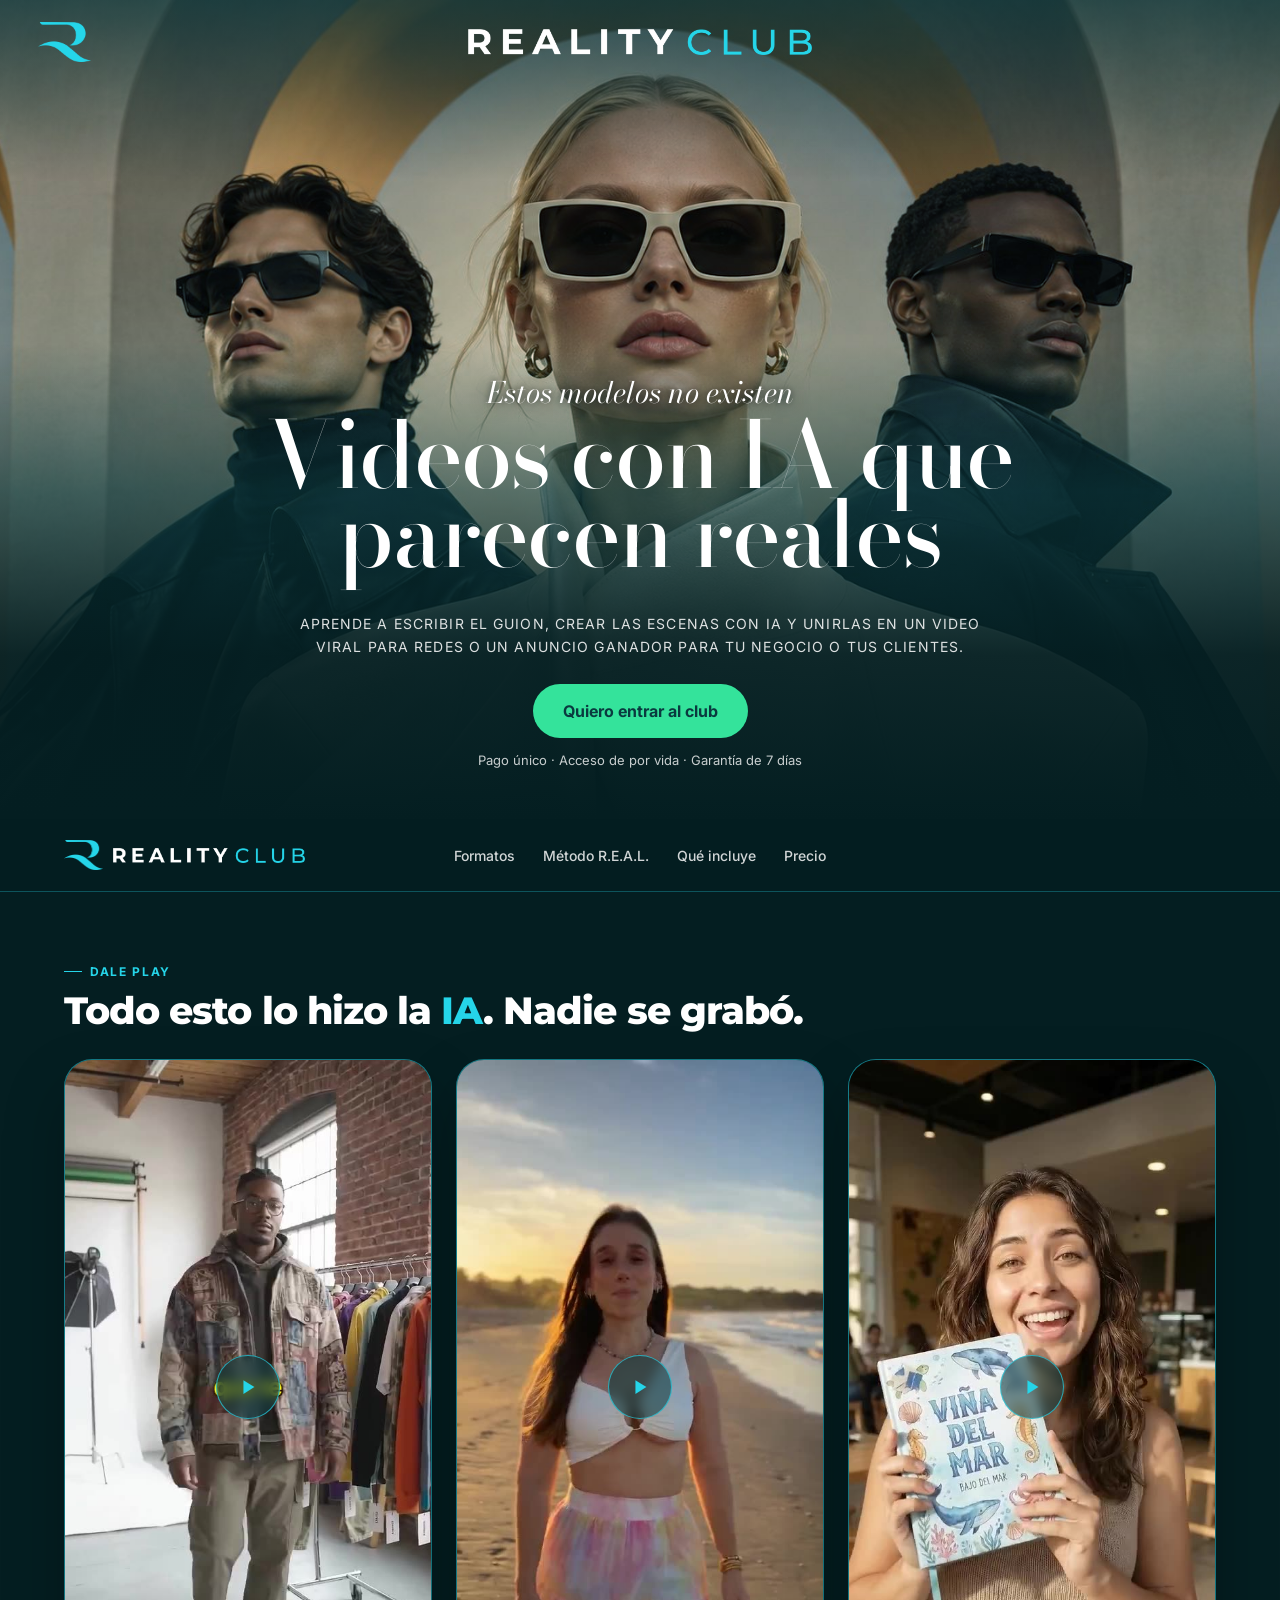
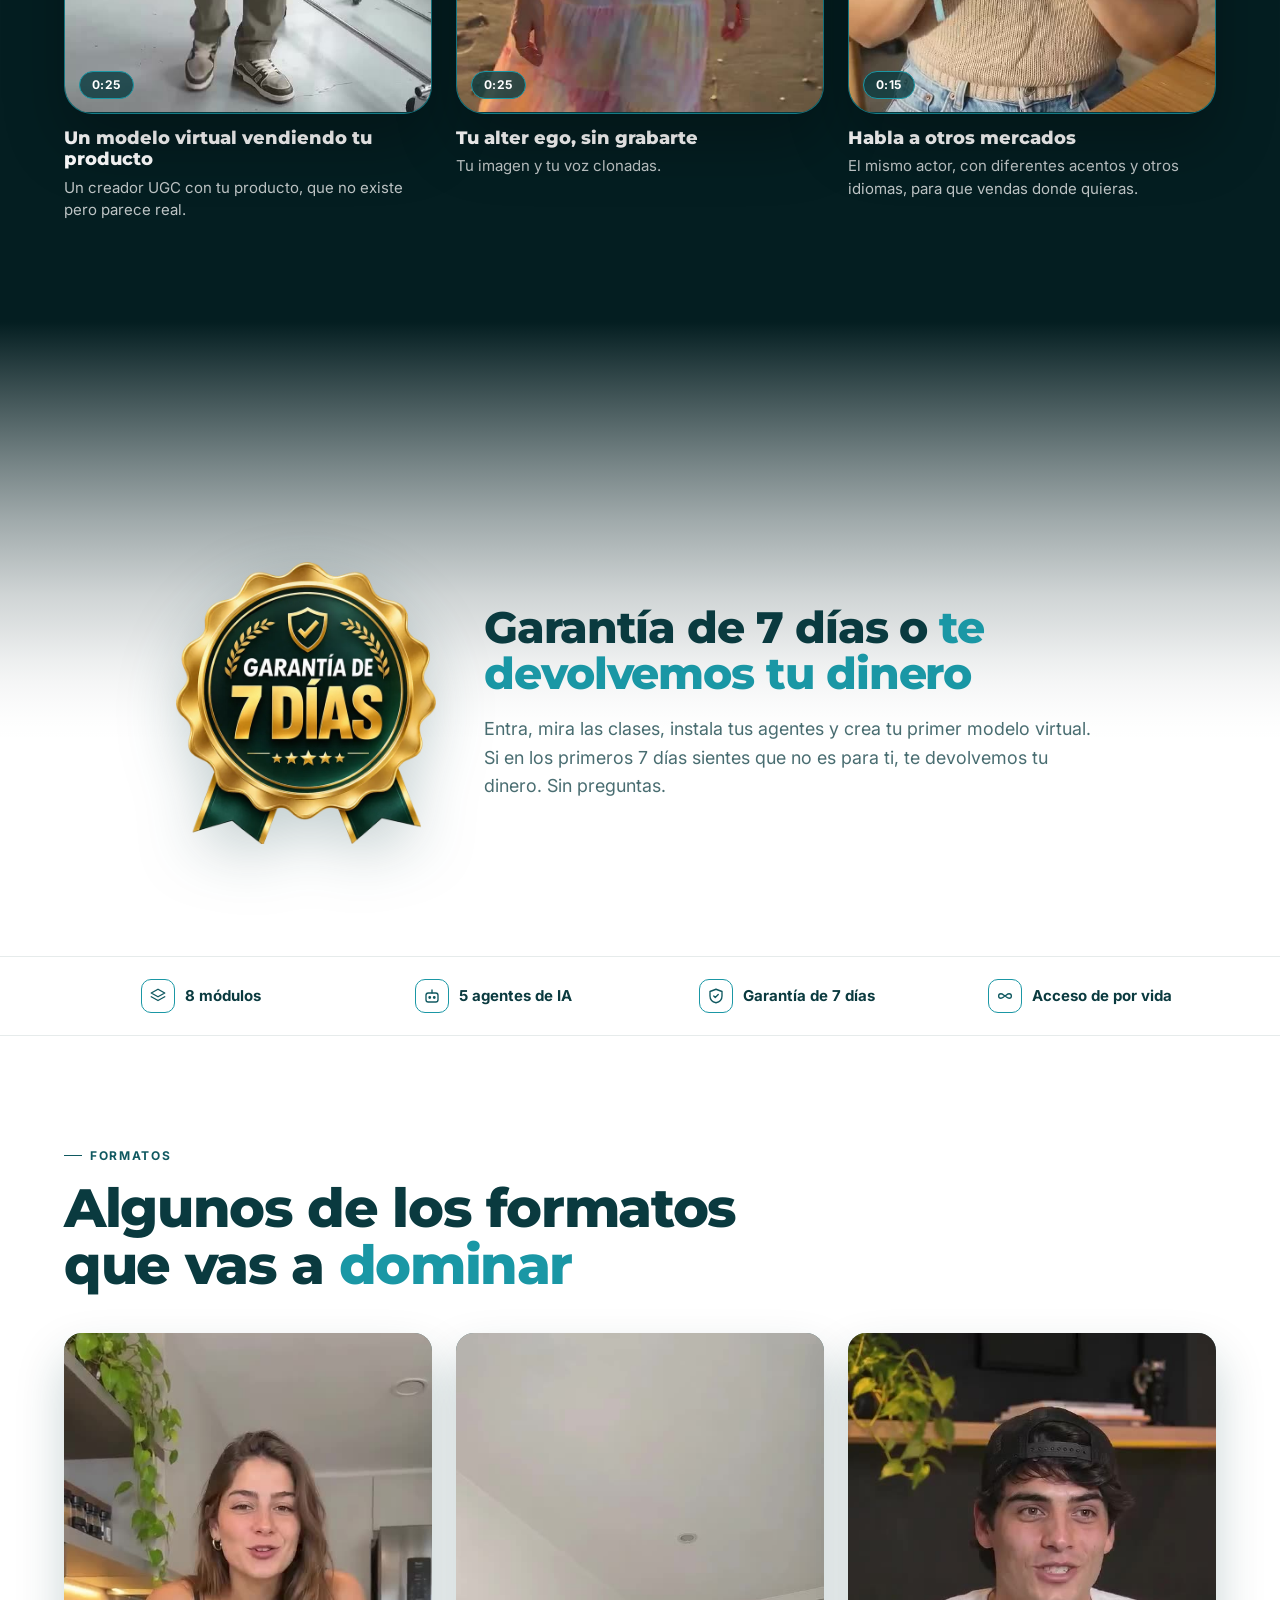
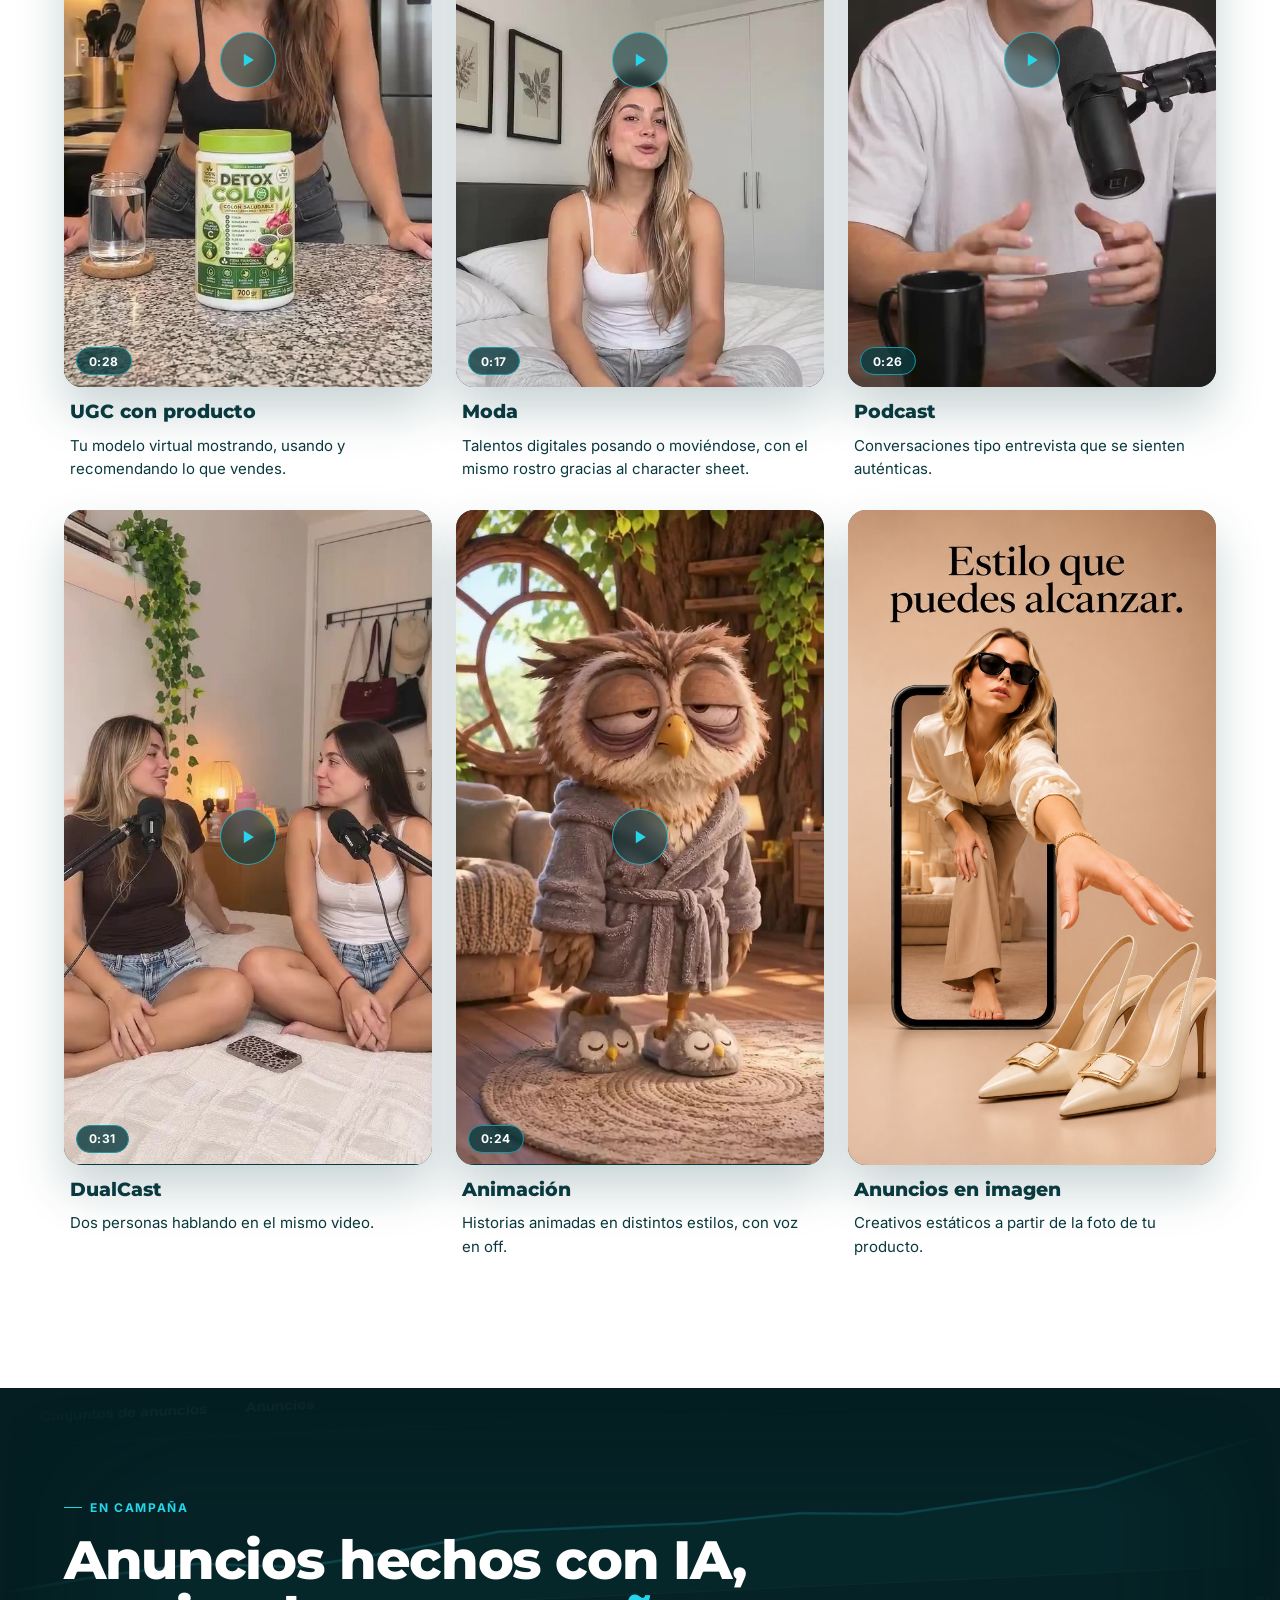
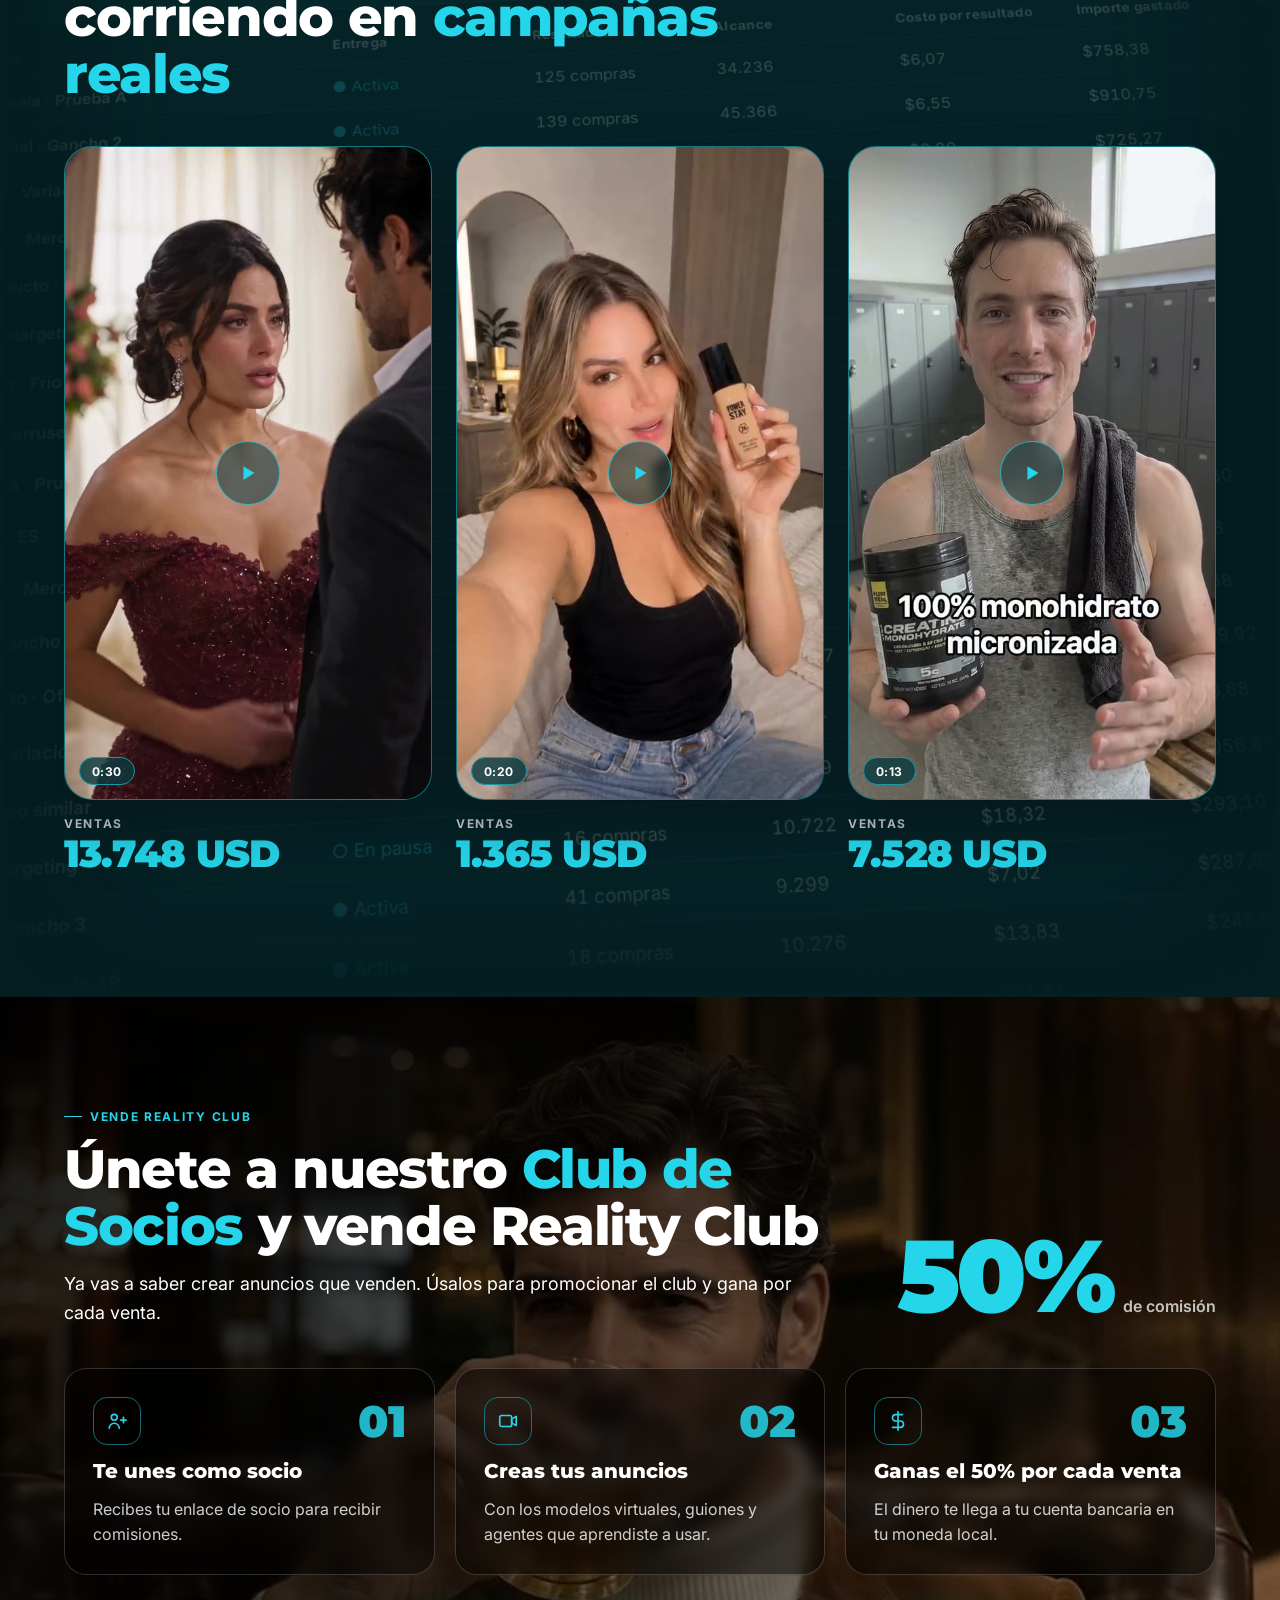
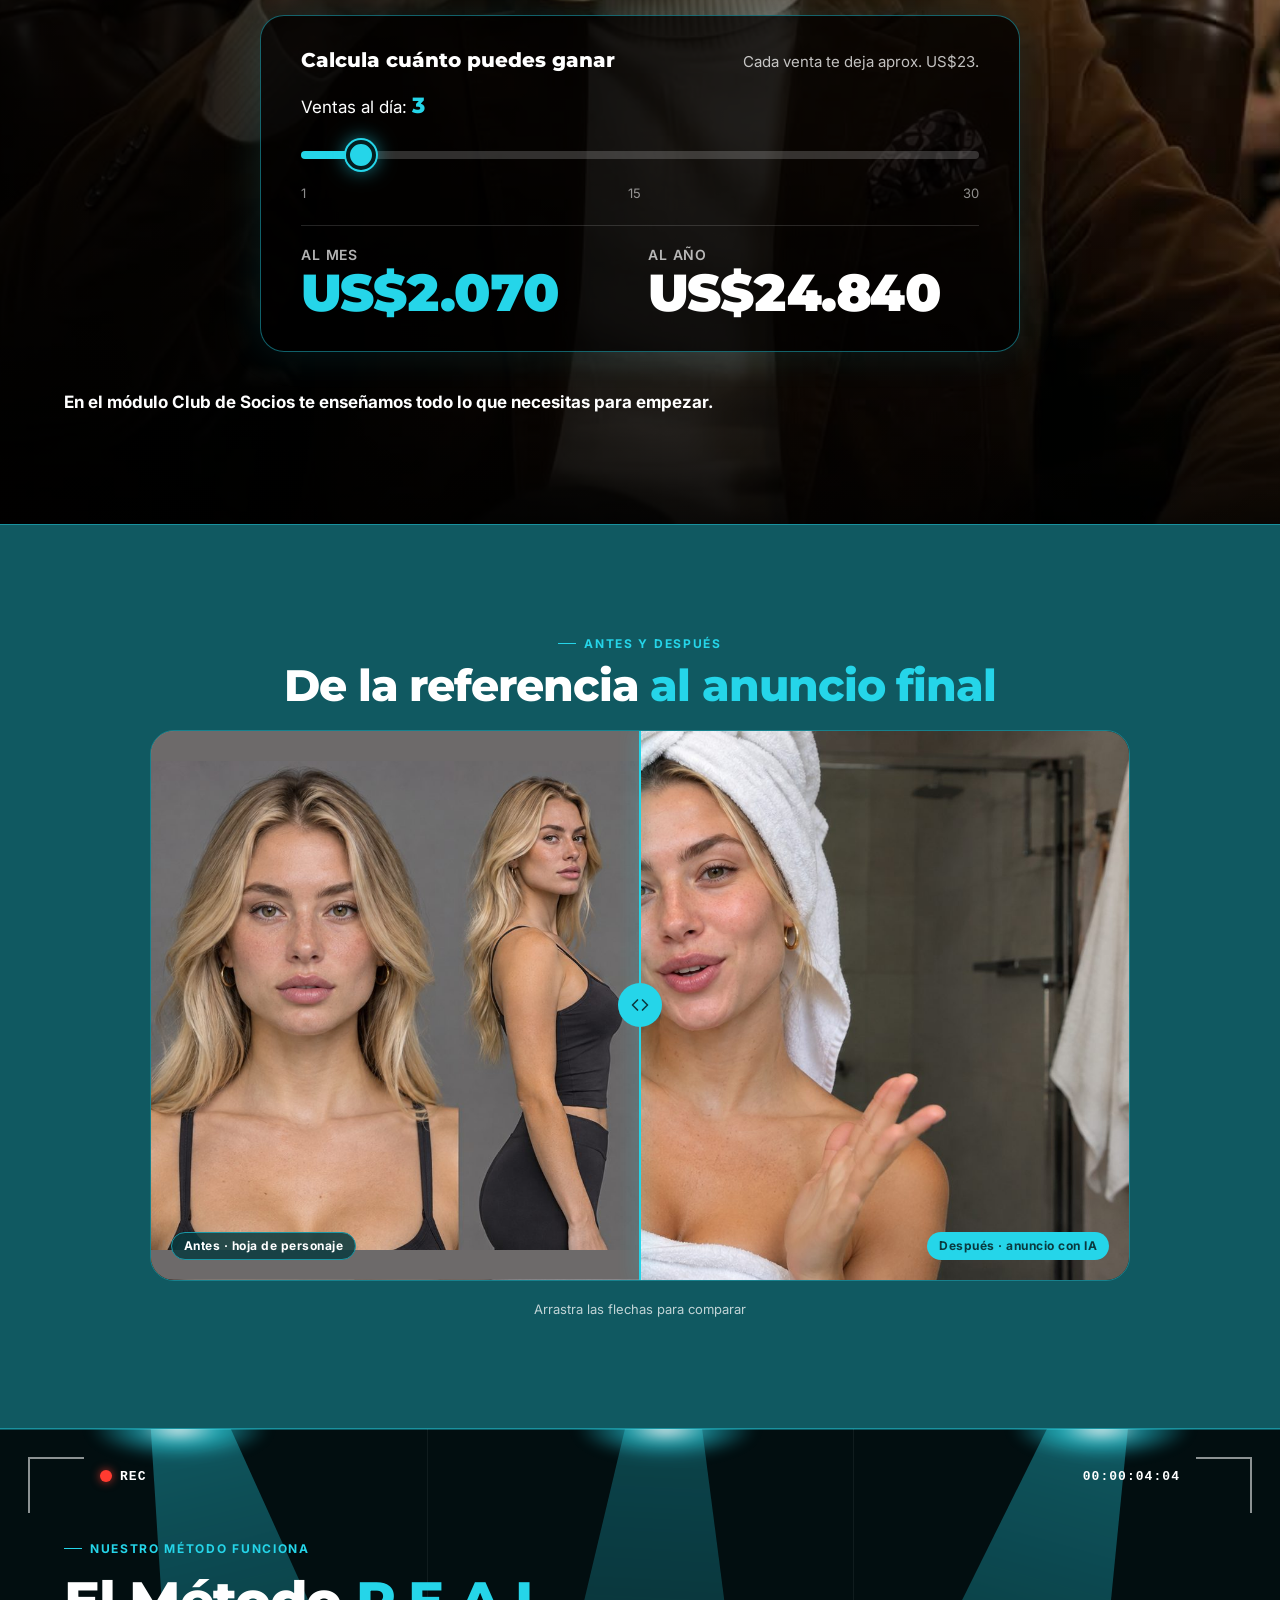
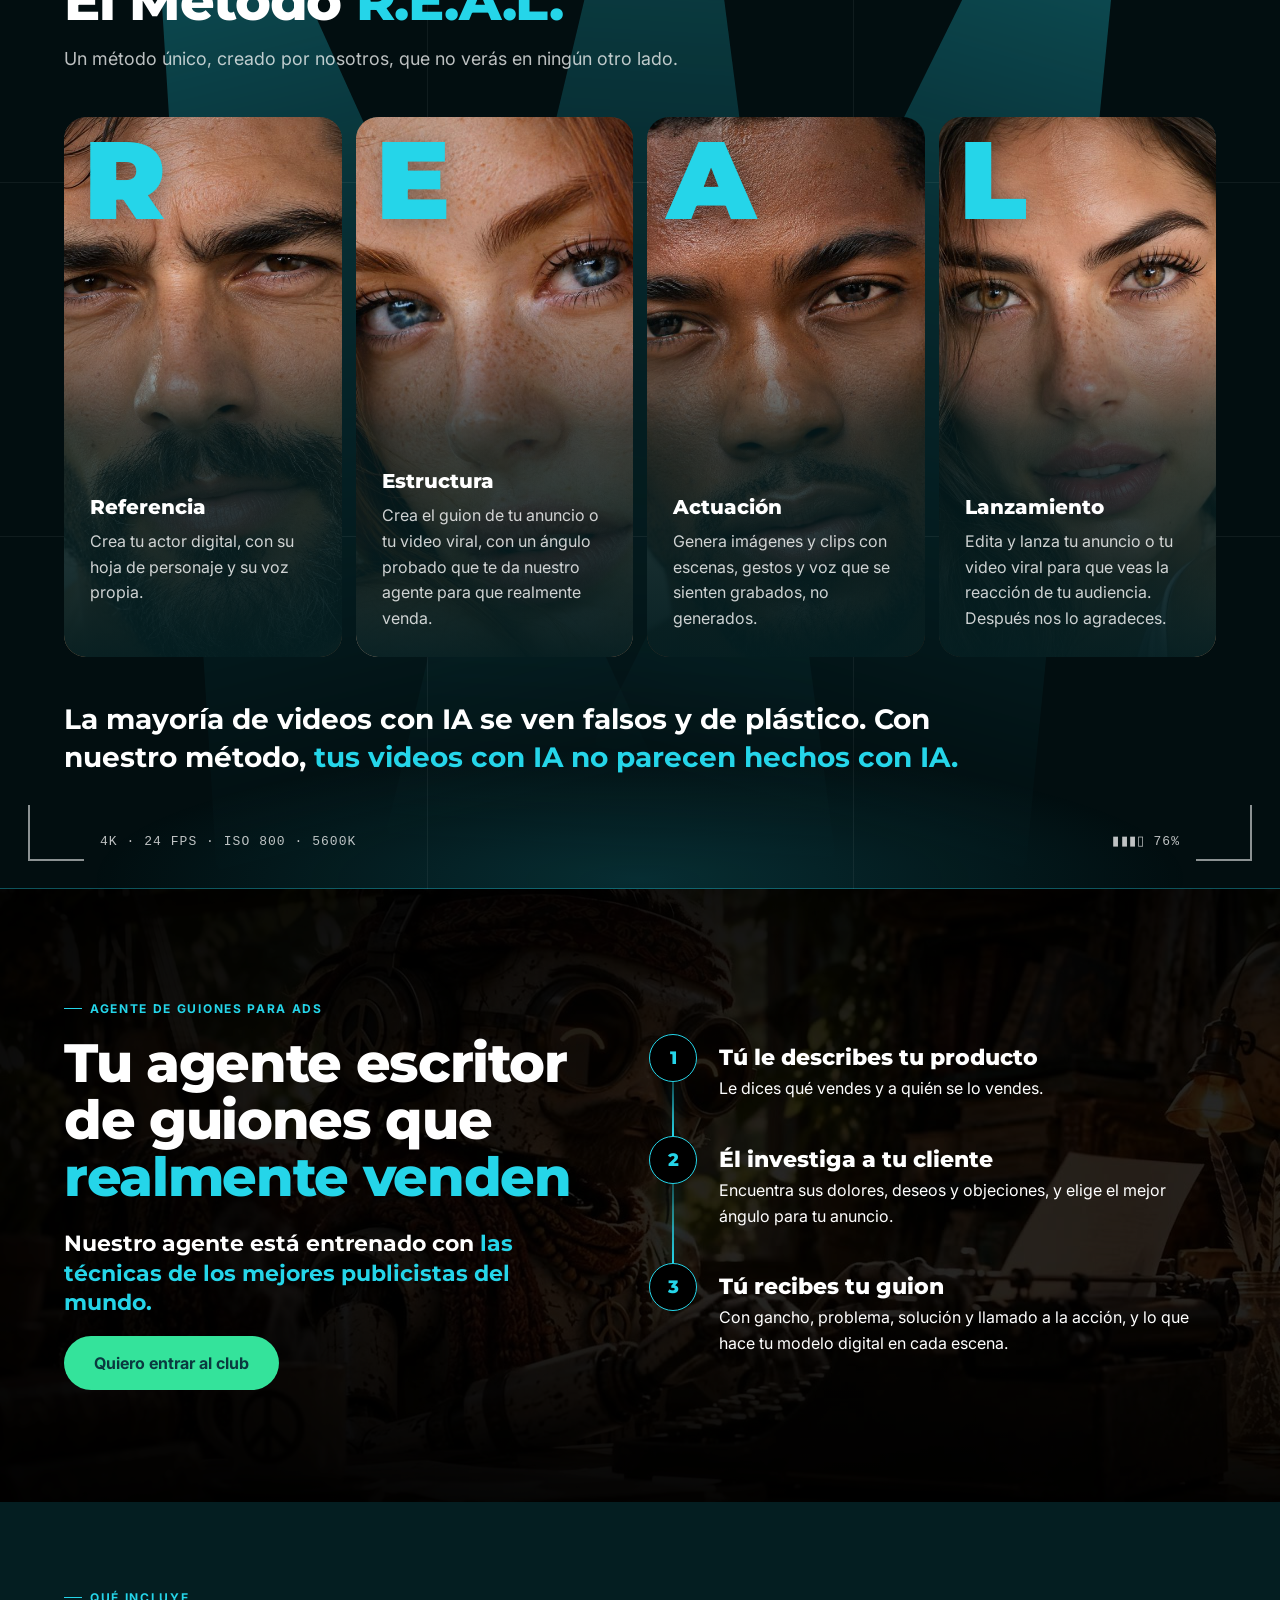
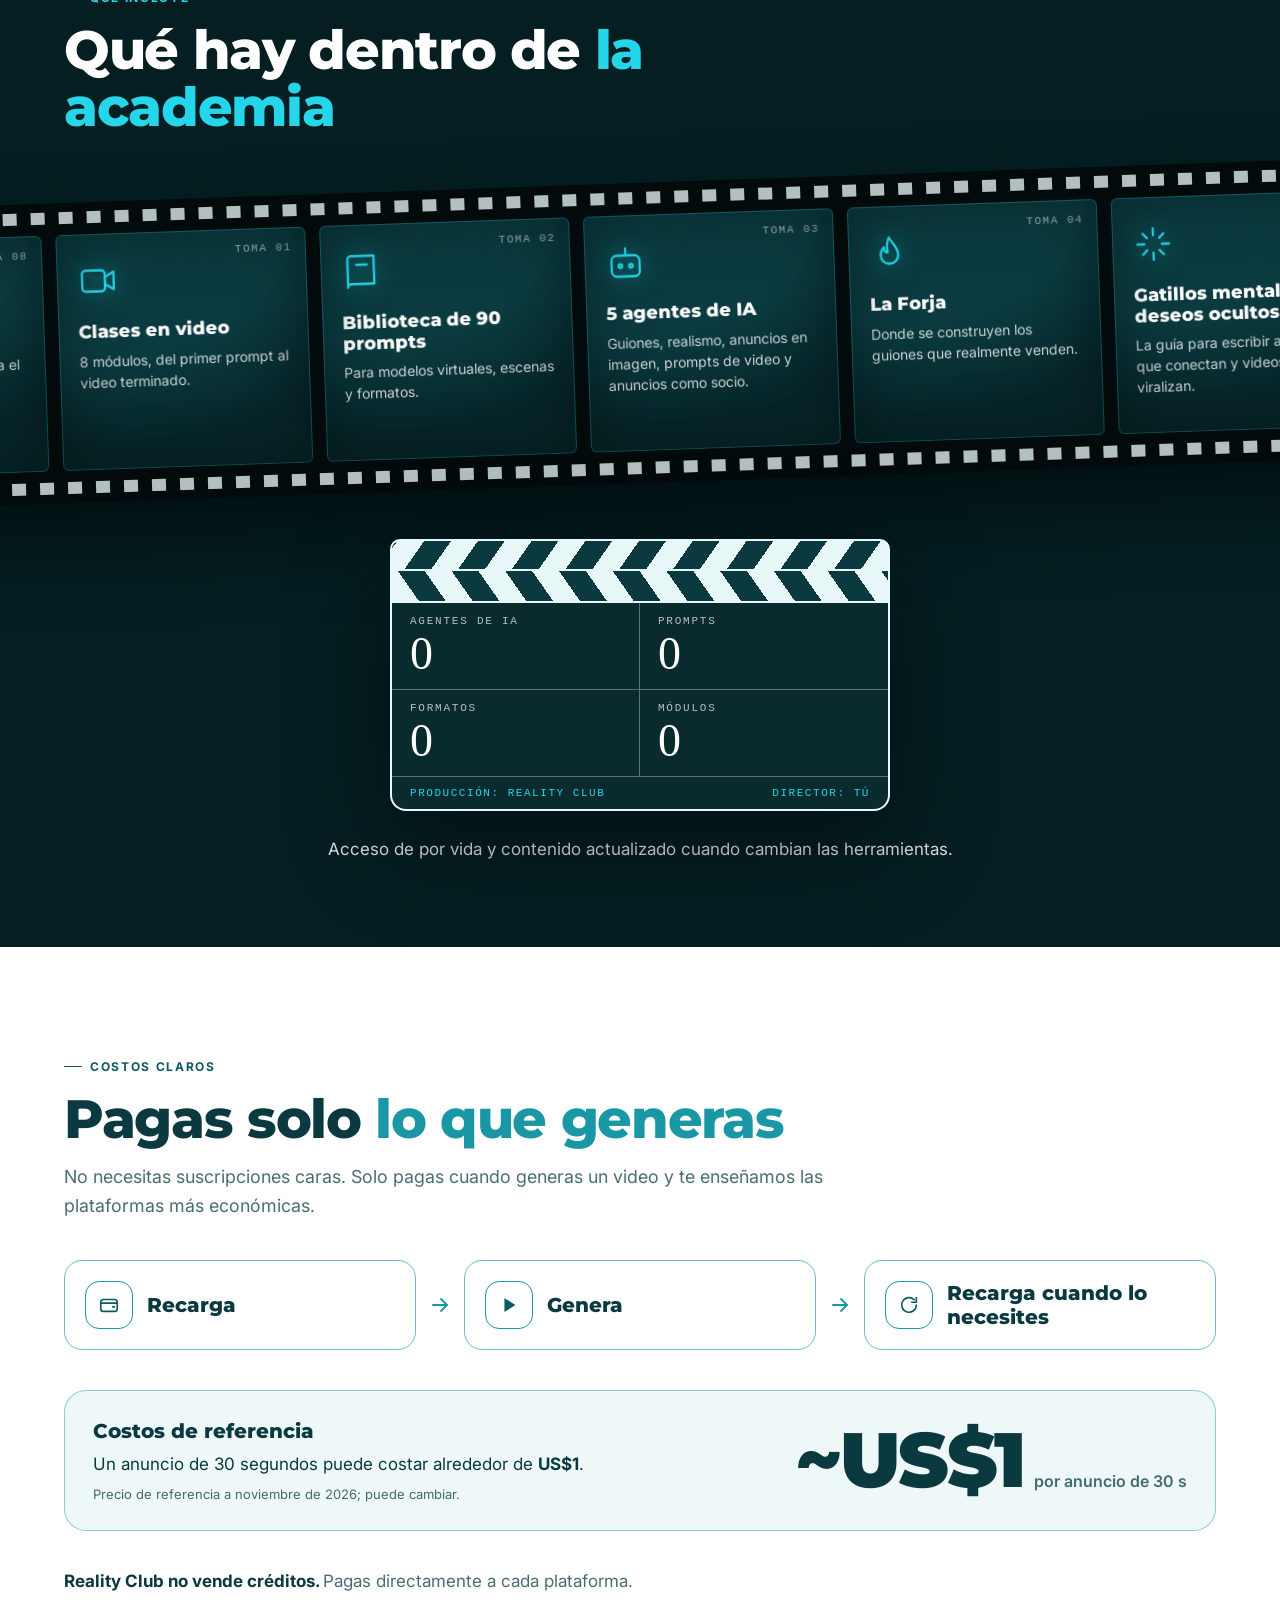
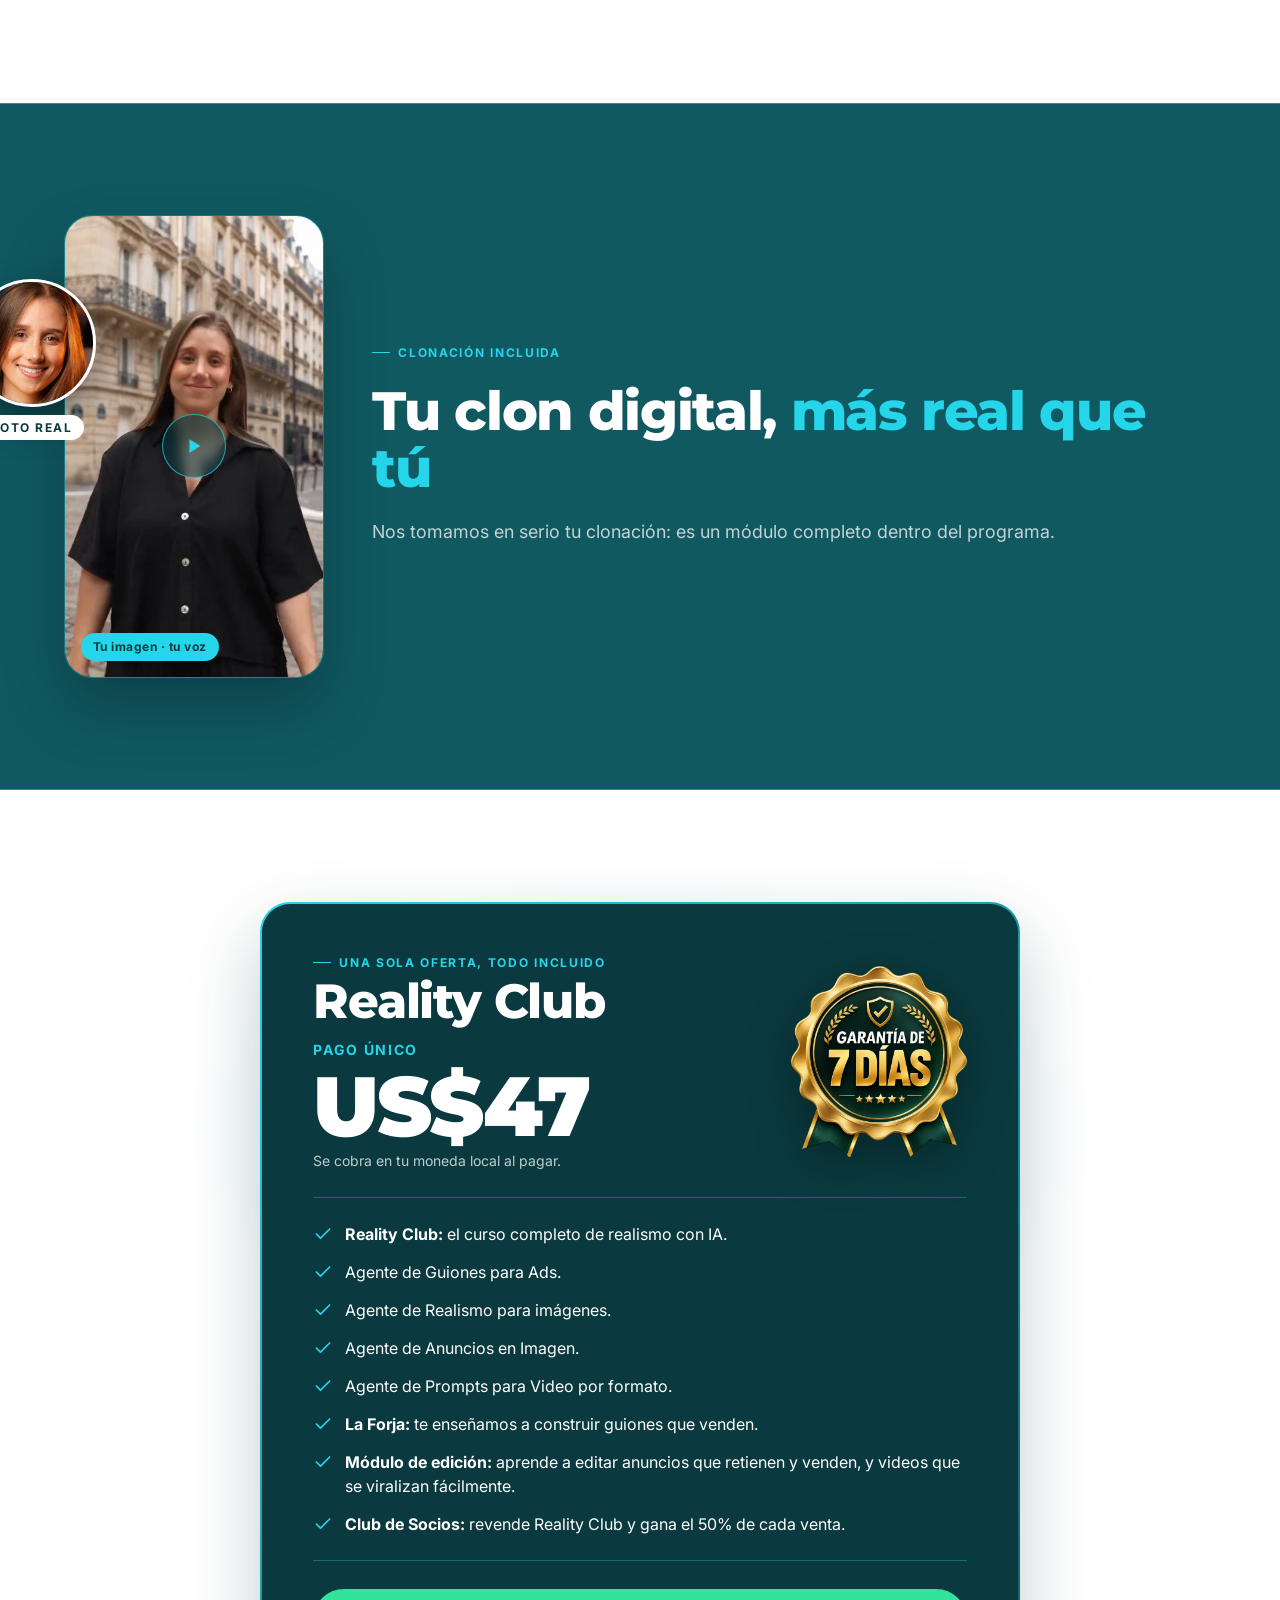
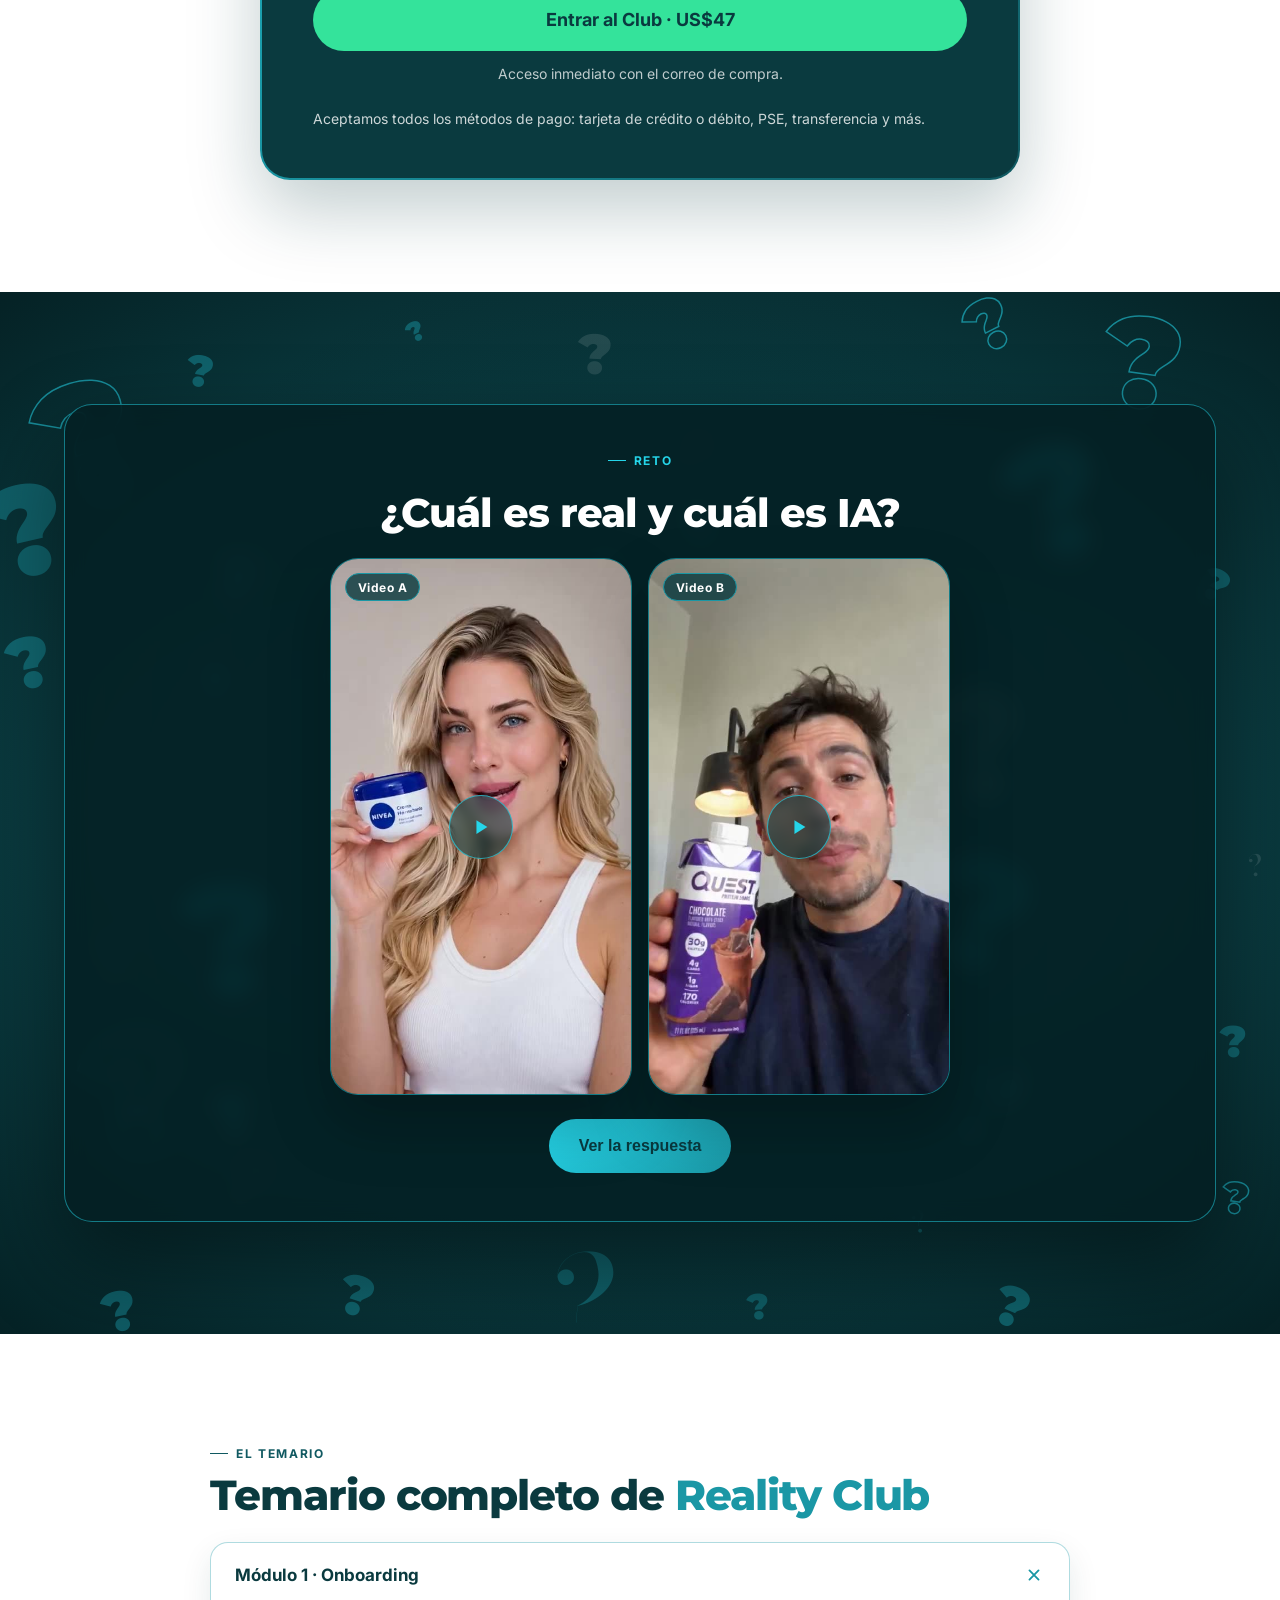
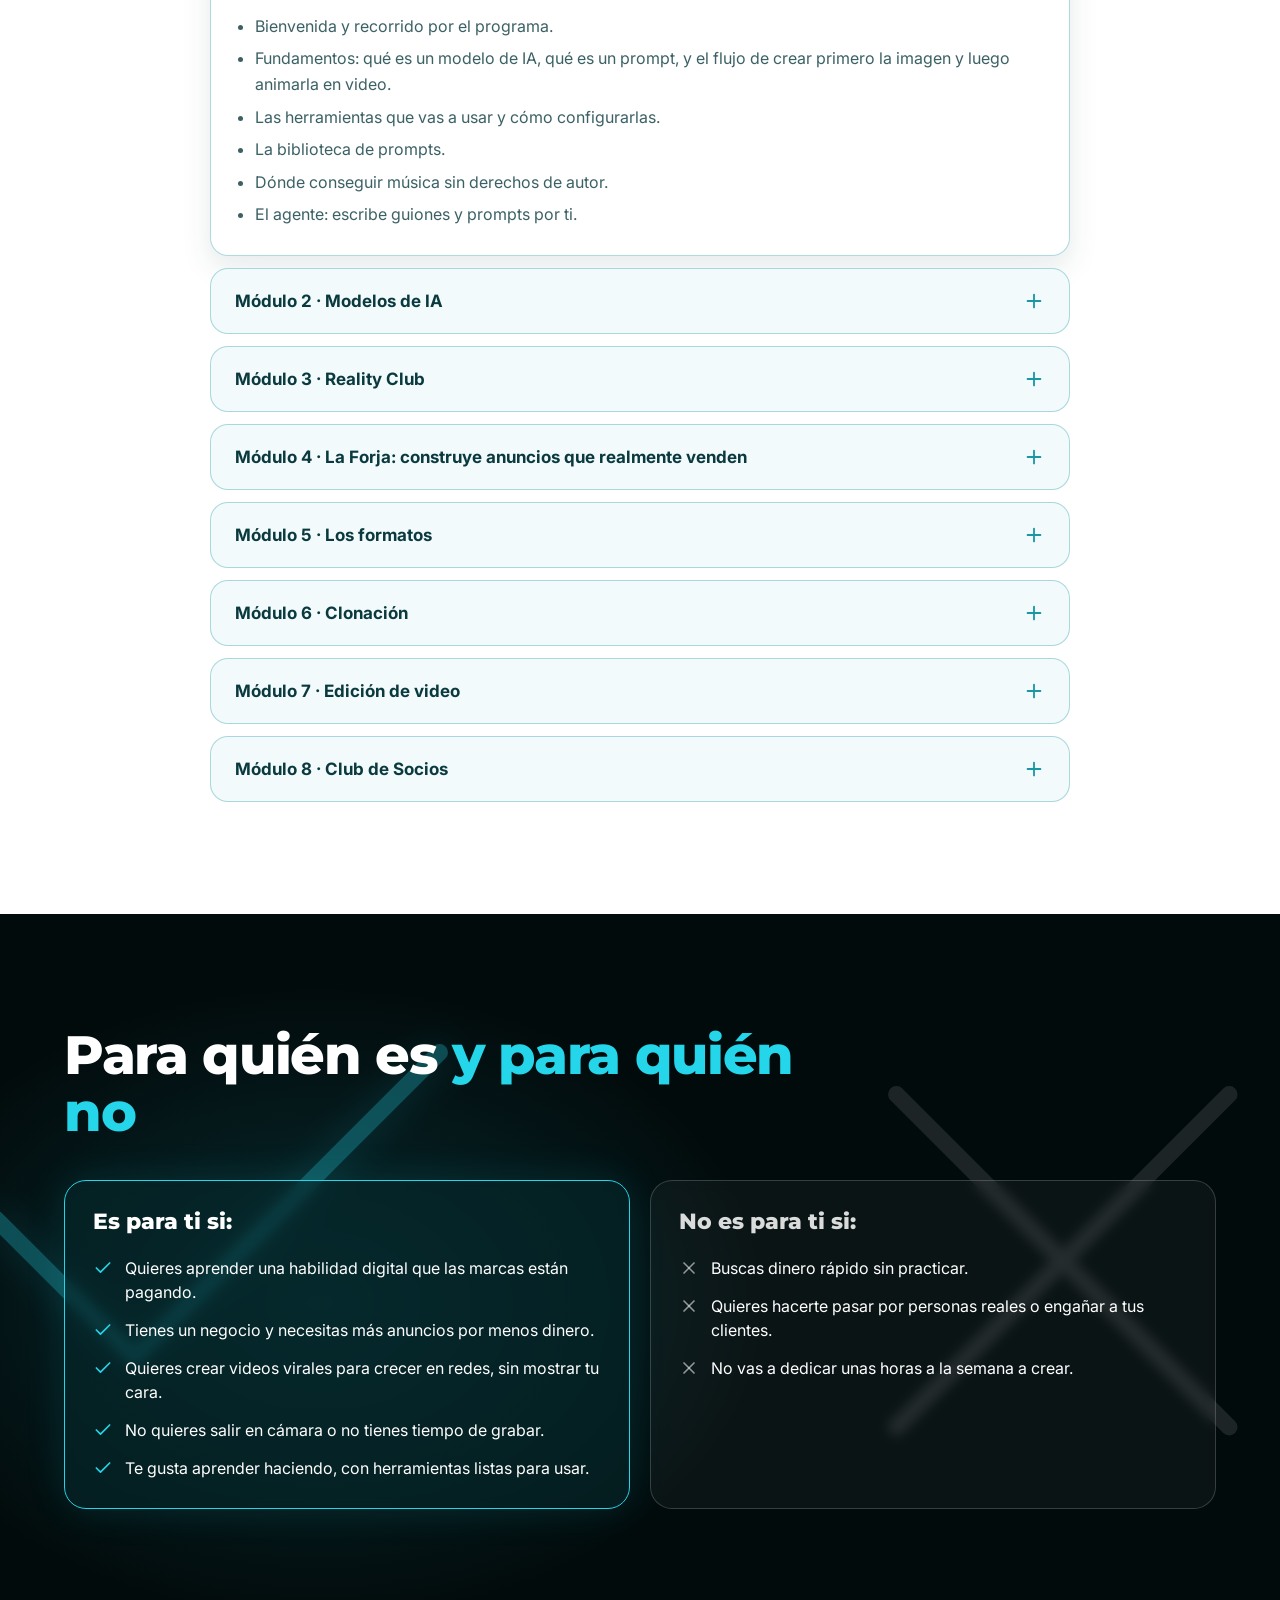
==== public/index.html @ 98144d45 "Módulo 7 pasa a Edición de video y suma el ángulo de videos virales en la página de ventas Co-Author" ====
<!doctype html>
<html lang="es">
<head>
<meta charset="utf-8">
<meta name="viewport" content="width=device-width, initial-scale=1">
<title>Reality Club · Videos con IA que parecen reales</title>
<meta name="description" content="Aprende a crear anuncios y videos virales con IA que parecen grabados por personas reales. Sin cámara, sin actores y sin productora.">
<meta name="theme-color" content="#041E21">
<link rel="icon" type="image/png" sizes="32x32" href="assets/favicon-32.png">
<link rel="icon" type="image/png" sizes="512x512" href="assets/favicon-512.png">
<link rel="apple-touch-icon" href="assets/apple-touch-icon.png">
<link rel="preconnect" href="https://fonts.googleapis.com">
<link rel="preconnect" href="https://fonts.gstatic.com" crossorigin="anonymous">
<link rel="stylesheet" href="https://fonts.googleapis.com/css2?family=Bodoni+Moda:ital,wght@0,400;0,500;0,600;1,400;1,500&amp;family=Inter:wght@400;500;600;700&amp;family=Montserrat:wght@700;800;900&amp;family=Permanent+Marker&amp;display=swap">
<link rel="stylesheet" href="css/styles.css">
<!-- Meta Pixel Code -->
<script>
!function(f,b,e,v,n,t,s){if(f.fbq)return;n=f.fbq=function(){n.callMethod?n.callMethod.apply(n,arguments):n.queue.push(arguments)};if(!f._fbq)f._fbq=n;n.push=n;n.loaded=!0;n.version='2.0';n.queue=[];t=b.createElement(e);t.async=!0;t.src=v;s=b.getElementsByTagName(e)[0];s.parentNode.insertBefore(t,s)}(window,document,'script','https://connect.facebook.net/en_US/fbevents.js');
fbq('init', '2929171684105095');
fbq('track', 'PageView');
</script>
<noscript><img height="1" width="1" style="display:none" alt="" src="https://www.facebook.com/tr?id=2929171684105095&ev=PageView&noscript=1"></noscript>
<!-- End Meta Pixel Code -->
</head>
<body>
<div style="width: 100%; background: #041E21; color: #FFFFFF; font-family: -apple-system, 'SF Pro Text', Inter, sans-serif; overflow-x: clip">

<!-- 2 · HERO EDITORIAL -->
<header class="hero-box" aria-label="Portada" style="position: relative; height: clamp(720px, 64vw, 960px); overflow: hidden; background: #041E21">
  <img loading="lazy" fetchpriority="high" class="anim-settle hero-d" src="assets/e110eab4cba68945ea865051d76433cf.jpg" alt="Tres modelos virtuales creados con IA, con gafas de sol y abrigos, frente a arcos de concreto al atardecer" style="position: absolute; inset: 0; width: 100%; height: 100%; object-fit: cover; object-position: 50% 28%">
  <img loading="lazy" class="anim-settle hero-m" src="assets/7df9959986d89da0952d3efeab47b73c.jpg" alt="Tres modelos virtuales creados con IA, con gafas de sol y abrigos, frente a arcos de concreto al atardecer" style="position: absolute; inset: 0; width: 100%; height: 100%; object-fit: cover; object-position: 50% 15%">
  <div aria-hidden="true" style="position: absolute; inset: 0; background: linear-gradient(180deg, #0A3A3F 0%, #1A97A5 45%, #25D5E9 100%); mix-blend-mode: soft-light; opacity: 0.45"></div>
  <div aria-hidden="true" style="position: absolute; inset: 0; background: linear-gradient(180deg, rgba(10,58,63,0.7) 0%, rgba(10,58,63,0) 22%, rgba(10,58,63,0) 42%, rgba(10,58,63,0.62) 60%, rgba(4,30,33,0.94) 80%, #041E21 100%)"></div>

  <div style="position: absolute; top: 0; left: 0; right: 0; display: grid; grid-template-columns: 1fr auto 1fr; align-items: center; padding: 20px clamp(16px, 3vw, 40px); z-index: 3">
    <a href="#top-rest" aria-label="Reality Club, inicio" style="justify-self: start; display: inline-flex; align-items: center; min-height: 44px; color: #FFFFFF">
      <img src="assets/logo-r.png" alt="" style="height: 40px; width: auto; display: block">
    </a>
    <p style="margin: 0; line-height: 0"><img src="assets/logo-reality-club.png" alt="Reality Club" style="height: clamp(16px, 2.1vw, 28px); width: auto; display: block"></p>
    <span aria-hidden="true"></span>
  </div>

  <div style="position: absolute; left: 0; right: 0; bottom: clamp(28px, 4vw, 56px); display: flex; flex-direction: column; align-items: center; text-align: center; padding: 0 20px; z-index: 2">
    <p class="anim-rise" style="margin: 0; font-family: 'Bodoni Moda', Georgia, serif; font-style: italic; font-size: clamp(20px, 2.3vw, 34px); color: #FFFFFF; font-weight: 400; text-shadow: 0 2px 18px rgba(4,30,33,0.85), 0 0 6px rgba(4,30,33,0.6)">Estos modelos no existen</p>
    <h1 class="anim-rise" style="margin: 0; font-family: 'Bodoni Moda', 'Playfair Display', Georgia, serif; font-weight: 500; letter-spacing: -0.02em; font-size: clamp(44px, 7.2vw, 110px); line-height: 0.86; color: #FFFFFF; max-width: 1200px; text-wrap: balance">Videos con IA que parecen reales</h1>
    <p class="anim-rise-2 hero-body" style="margin: 40px 0 0; max-width: 700px; font-size: 14px; line-height: 1.6; letter-spacing: 0.08em; text-transform: uppercase; color: rgba(255,255,255,0.86)">Aprende a escribir el guion, crear las escenas con IA y unirlas en un video viral para redes o un anuncio ganador para tu negocio o tus clientes.</p>
    <a class="btn anim-rise-2" href="#oferta" style="margin-top: 26px; background: #34E39B; color: #0A3A3F">Quiero entrar al club</a>
    <p class="anim-rise-2" style="margin: 14px 0 0; font-size: 13px; color: rgba(255,255,255,0.78)">Pago único · Acceso de por vida · Garantía de 7 días</p>
  </div>
</header>

<!-- RESTO DE LA PÁGINA (contiene el menú y la barra de precio fijos) -->
<div id="top-rest" style="position: relative">

<!-- 1 · NAVEGACIÓN (aparece al salir del hero) -->
<nav aria-label="Principal" style="position: sticky; top: 0; z-index: 50; background: rgba(4,30,33,0.92); backdrop-filter: blur(14px); -webkit-backdrop-filter: blur(14px); border-bottom: 1px solid rgba(26,151,165,0.45)">
  <div class="wrap nav-row" style="display: flex; align-items: center; justify-content: space-between; gap: 16px; min-height: 72px">
    <a href="#top-rest" style="display: inline-flex; align-items: center; gap: 10px; text-decoration: none; color: #FFFFFF; min-height: 44px">
      <img loading="lazy" src="assets/logo-r.png" alt="" style="height: 30px; width: auto; display: block">
      <img class="logo-word" src="assets/logo-reality-club.png" alt="Reality Club" style="height: 15px; width: auto; display: block">
    </a>
    <div class="navlinks" style="display: flex; gap: 28px; align-items: center">
      <a href="#formatos">Formatos</a>
      <a href="#metodo">Método R.E.A.L.</a>
      <a href="#incluye">Qué incluye</a>
      <a href="#oferta">Precio</a>
    </div>
    <div style="display: flex; align-items: center; gap: 10px">
    </div>
  </div>
</nav>

<!-- 3 · CARRUSEL DE VIDEOS DEL HERO -->
<section class="hero-vids" aria-label="Ejemplos en video" style="padding: 72px 0 88px">
  <div class="wrap">
    <div style="display: flex; justify-content: space-between; align-items: flex-end; gap: 16px; flex-wrap: wrap; margin-bottom: 28px">
      <div style="display: flex; flex-direction: column; gap: 12px">
        <span class="eyebrow">Dale play</span>
        <h2 class="h2" style="font-size: clamp(26px, 3vw, 38px)">Todo esto lo hizo la <span class="hl">IA</span>. Nadie se grabó.</h2>
      </div>
    </div>
    <div class="rail">
      <article style="display: flex; flex-direction: column; gap: 14px">
          <div class="phone">
            <video data-vid="h2" src="assets/5fec6890a79775f68cf2a9f6c7c5e880.mp4" poster="assets/cba5ac8265e34da2424d4dc18e4bd55e.jpg" playsInline="playsInline" preload="none" aria-label="Anuncio hecho con IA: un creador UGC con el producto" style="position: absolute; inset: 0; width: 100%; height: 100%; object-fit: cover"></video>
          <button type="button" class="reto-btn" data-vid-toggle="h2" aria-label="Reproducir video con sonido"><span class="dc-if" data-play-ind="h2"><span class="play" aria-hidden="true"><svg width="22" height="22" viewBox="0 0 24 24" fill="currentColor" aria-hidden="true"><path d="M7 4.5v15l12-7.5z"></path></svg></span></span></button>
            <span class="pill pill-a" style="position: absolute; left: 14px; bottom: 14px; background: rgba(10,58,63,0.8); color: #FFFFFF">0:25</span>
          </div>
          <div>
            <h3 class="h3" style="font-size: 18px">Un modelo virtual vendiendo tu producto</h3>
            <p class="muted" style="margin: 6px 0 0; font-size: 15px; line-height: 1.5">Un creador UGC con tu producto, que no existe pero parece real.</p>
          </div>
        </article>
      <article style="display: flex; flex-direction: column; gap: 14px">
          <div class="phone">
            <video data-vid="h1" src="assets/5e767563e6753cbeb59e767403b02d7f.mp4" poster="assets/0ff863a52c4bf808f2997f31a50fd972.jpg" playsInline="playsInline" preload="none" aria-label="Anuncio hecho con IA: un alter ego con imagen y voz clonadas" style="position: absolute; inset: 0; width: 100%; height: 100%; object-fit: cover"></video>
          <button type="button" class="reto-btn" data-vid-toggle="h1" aria-label="Reproducir video con sonido"><span class="dc-if" data-play-ind="h1"><span class="play" aria-hidden="true"><svg width="22" height="22" viewBox="0 0 24 24" fill="currentColor" aria-hidden="true"><path d="M7 4.5v15l12-7.5z"></path></svg></span></span></button>
            <span class="pill pill-a" style="position: absolute; left: 14px; bottom: 14px; background: rgba(10,58,63,0.8); color: #FFFFFF">0:25</span>
          </div>
          <div>
            <h3 class="h3" style="font-size: 18px">Tu alter ego, sin grabarte</h3>
            <p class="muted" style="margin: 6px 0 0; font-size: 15px; line-height: 1.5">Tu imagen y tu voz clonadas.</p>
          </div>
        </article>
      <article style="display: flex; flex-direction: column; gap: 14px">
          <div class="phone">
            <video data-vid="h3" src="assets/40437ec91e17f72b55b083f6c26d58e5.mp4" poster="assets/a57fedfc63e0fb89834632bd52b679a3.jpg" playsInline="playsInline" preload="none" aria-label="Anuncio hecho con IA: el mismo talento digital hablándole a otro mercado" style="position: absolute; inset: 0; width: 100%; height: 100%; object-fit: cover"></video>
          <button type="button" class="reto-btn" data-vid-toggle="h3" aria-label="Reproducir video con sonido"><span class="dc-if" data-play-ind="h3"><span class="play" aria-hidden="true"><svg width="22" height="22" viewBox="0 0 24 24" fill="currentColor" aria-hidden="true"><path d="M7 4.5v15l12-7.5z"></path></svg></span></span></button>
            <span class="pill pill-a" style="position: absolute; left: 14px; bottom: 14px; background: rgba(10,58,63,0.8); color: #FFFFFF">0:15</span>
          </div>
          <div>
            <h3 class="h3" style="font-size: 18px">Habla a otros mercados</h3>
            <p class="muted" style="margin: 6px 0 0; font-size: 15px; line-height: 1.5">El mismo actor, con diferentes acentos y otros idiomas, para que vendas donde quieras.</p>
          </div>
        </article>
    </div>
    <p class="show-m muted" style="margin: 14px 0 0; font-size: 13px; text-align: center">Desliza para ver más →</p>
  </div>
</section>

<!-- 20 · GARANTÍA -->
<section class="sec light gar-sec">
  <div class="wrap" style="display: flex; flex-wrap: wrap; gap: 48px; align-items: center; justify-content: center">
    <img loading="eager" fetchpriority="low" decoding="async" src="assets/16232da9c9de6f819c0187356140f6d2.webp" alt="Sello de garantía de 7 días" style="flex: none; width: 260px; height: auto; display: block; filter: drop-shadow(0 18px 30px rgba(10,58,63,0.25))">
    <div style="flex: 1 1 420px; max-width: 620px; display: flex; flex-direction: column; gap: 18px">
      <h2 class="h2" style="font-size: clamp(28px, 3.4vw, 44px)">Garantía de 7 días o <span class="hl">te devolvemos tu dinero</span></h2>
      <p class="lead">Entra, mira las clases, instala tus agentes y crea tu primer modelo virtual. Si en los primeros 7 días sientes que no es para ti, te devolvemos tu dinero. Sin preguntas.</p>
    </div>
  </div>
</section>

<!-- 4 · BARRA DE CONFIANZA -->
<section class="trust-sec light" aria-label="Lo que recibes" style="border-top: 1px solid rgba(10,58,63,0.1); border-bottom: 1px solid rgba(10,58,63,0.1)">
  <div class="wrap trust-wrap" style="padding-top: 22px; padding-bottom: 22px">
    <div class="trust-grid">
      <div class="trust-item">
        <div class="icon trust-icon"><svg width="22" height="22" viewBox="0 0 24 24" fill="none" stroke="currentColor" stroke-width="1.8" stroke-linecap="round" stroke-linejoin="round" aria-hidden="true"><path d="m12 3 9 5-9 5-9-5z"></path><path d="m3 13 9 5 9-5"></path></svg></div>
        <span class="trust-label">8 módulos</span>
      </div>
      <div class="trust-item">
        <div class="icon trust-icon"><svg width="22" height="22" viewBox="0 0 24 24" fill="none" stroke="currentColor" stroke-width="1.8" stroke-linecap="round" stroke-linejoin="round" aria-hidden="true"><rect x="4" y="8" width="16" height="12" rx="3"></rect><path d="M12 4v4"></path><circle cx="9" cy="14" r="1"></circle><circle cx="15" cy="14" r="1"></circle></svg></div>
        <span class="trust-label">5 agentes de IA</span>
      </div>
      <div class="trust-item">
        <div class="icon trust-icon"><svg width="22" height="22" viewBox="0 0 24 24" fill="none" stroke="currentColor" stroke-width="1.8" stroke-linecap="round" stroke-linejoin="round" aria-hidden="true"><path d="M12 3 4 6v6c0 5 3.5 8 8 9 4.5-1 8-4 8-9V6z"></path><path d="m9 12 2 2 4-4"></path></svg></div>
        <span class="trust-label">Garantía de 7 días</span>
      </div>
      <div class="trust-item">
        <div class="icon trust-icon"><svg width="22" height="22" viewBox="0 0 24 24" fill="none" stroke="currentColor" stroke-width="1.8" stroke-linecap="round" stroke-linejoin="round" aria-hidden="true"><path d="M6.5 9a3 3 0 1 0 0 6c2.5 0 3.5-2 5.5-3s3-3 5.5-3a3 3 0 1 1 0 6c-2.5 0-3.5-2-5.5-3S9 9 6.5 9z"></path></svg></div>
        <span class="trust-label">Acceso de por vida</span>
      </div>
    </div>
  </div>
</section>

<!-- 6 · LOS FORMATOS -->
<section id="formatos" class="sec light fmt">
  <div class="wrap" style="display: flex; flex-direction: column; gap: 40px">
    <div style="display: flex; flex-direction: column; gap: 16px; max-width: 760px">
      <span class="eyebrow">Formatos</span>
      <h2 class="h2">Algunos de los formatos que vas a <span class="hl">dominar</span></h2>
    </div>
    <div class="rail">
      <article class="card" style="padding: 16px; display: flex; flex-direction: column; gap: 14px">
          <div class="thumb" style="aspect-ratio: 9 / 16">
            <video data-vid="f1" src="assets/812ed8e0771f9f4a4754814ff5ffa551.mp4" poster="assets/c8d4dd685e2762d8f0098faca8b50151.jpg" playsInline="playsInline" preload="none" aria-label="Ejemplo de formato UGC con producto" style="position: absolute; inset: 0; width: 100%; height: 100%; object-fit: cover"></video>
            <button type="button" class="reto-btn" data-vid-toggle="f1" aria-label="Reproducir video con sonido"><span class="dc-if" data-play-ind="f1"><span class="play" aria-hidden="true" style="width: 56px; height: 56px"><svg width="20" height="20" viewBox="0 0 24 24" fill="currentColor" aria-hidden="true"><path d="M7 4.5v15l12-7.5z"></path></svg></span></span></button>
            <span class="pill pill-a" style="position: absolute; left: 12px; bottom: 12px; background: rgba(10,58,63,0.8); color: #FFFFFF">0:28</span>
          </div>
          <div style="display: flex; flex-direction: column; gap: 10px; padding: 0 6px 6px">
            <h3 class="h3" style="font-size: 19px">UGC con producto</h3>
            <p style="margin: 0; line-height: 1.55; font-size: 15px">Tu modelo virtual mostrando, usando y recomendando lo que vendes.</p>
          </div>
        </article>
      <article class="card" style="padding: 16px; display: flex; flex-direction: column; gap: 14px">
          <div class="thumb" style="aspect-ratio: 9 / 16">
            <video data-vid="f2" src="assets/8a1183ce848cc37db87fdb8799bcfa5c.mp4" poster="assets/e21aa1dc31e156e1abc509890ed4a102.jpg" playsInline="playsInline" preload="none" aria-label="Ejemplo de formato moda" style="position: absolute; inset: 0; width: 100%; height: 100%; object-fit: cover"></video>
            <button type="button" class="reto-btn" data-vid-toggle="f2" aria-label="Reproducir video con sonido"><span class="dc-if" data-play-ind="f2"><span class="play" aria-hidden="true" style="width: 56px; height: 56px"><svg width="20" height="20" viewBox="0 0 24 24" fill="currentColor" aria-hidden="true"><path d="M7 4.5v15l12-7.5z"></path></svg></span></span></button>
            <span class="pill pill-a" style="position: absolute; left: 12px; bottom: 12px; background: rgba(10,58,63,0.8); color: #FFFFFF">0:17</span>
          </div>
          <div style="display: flex; flex-direction: column; gap: 10px; padding: 0 6px 6px">
            <h3 class="h3" style="font-size: 19px">Moda</h3>
            <p style="margin: 0; line-height: 1.55; font-size: 15px">Talentos digitales posando o moviéndose, con el mismo rostro gracias al character sheet.</p>
          </div>
        </article>
      <article class="card" style="padding: 16px; display: flex; flex-direction: column; gap: 14px">
          <div class="thumb" style="aspect-ratio: 9 / 16">
            <video data-vid="f3" src="assets/ea263e0108a06b121211493e376cc72f.mp4" poster="assets/0210d56f320feb1aec60d09937c583a2.jpg" playsInline="playsInline" preload="none" aria-label="Ejemplo de formato podcast" style="position: absolute; inset: 0; width: 100%; height: 100%; object-fit: cover"></video>
            <button type="button" class="reto-btn" data-vid-toggle="f3" aria-label="Reproducir video con sonido"><span class="dc-if" data-play-ind="f3"><span class="play" aria-hidden="true" style="width: 56px; height: 56px"><svg width="20" height="20" viewBox="0 0 24 24" fill="currentColor" aria-hidden="true"><path d="M7 4.5v15l12-7.5z"></path></svg></span></span></button>
            <span class="pill pill-a" style="position: absolute; left: 12px; bottom: 12px; background: rgba(10,58,63,0.8); color: #FFFFFF">0:26</span>
          </div>
          <div style="display: flex; flex-direction: column; gap: 10px; padding: 0 6px 6px">
            <h3 class="h3" style="font-size: 19px">Podcast</h3>
            <p style="margin: 0; line-height: 1.55; font-size: 15px">Conversaciones tipo entrevista que se sienten auténticas.</p>
          </div>
        </article>
      <article class="card" style="padding: 16px; display: flex; flex-direction: column; gap: 14px">
          <div class="thumb" style="aspect-ratio: 9 / 16">
            <video data-vid="f4" src="assets/7102d1e1e58a7e35f28d25bd8923f183.mp4" poster="assets/2e68cb662f0a127cc84e605c49aebdae.jpg" playsInline="playsInline" preload="none" aria-label="Ejemplo de formato DualCast" style="position: absolute; inset: 0; width: 100%; height: 100%; object-fit: cover"></video>
            <button type="button" class="reto-btn" data-vid-toggle="f4" aria-label="Reproducir video con sonido"><span class="dc-if" data-play-ind="f4"><span class="play" aria-hidden="true" style="width: 56px; height: 56px"><svg width="20" height="20" viewBox="0 0 24 24" fill="currentColor" aria-hidden="true"><path d="M7 4.5v15l12-7.5z"></path></svg></span></span></button>
            <span class="pill pill-a" style="position: absolute; left: 12px; bottom: 12px; background: rgba(10,58,63,0.8); color: #FFFFFF">0:31</span>
          </div>
          <div style="display: flex; flex-direction: column; gap: 10px; padding: 0 6px 6px">
            <h3 class="h3" style="font-size: 19px">DualCast</h3>
            <p style="margin: 0; line-height: 1.55; font-size: 15px">Dos personas hablando en el mismo video.</p>
          </div>
        </article>
      <article class="card" style="padding: 16px; display: flex; flex-direction: column; gap: 14px">
          <div class="thumb" style="aspect-ratio: 9 / 16">
            <video data-vid="f5" src="assets/4971ffaab2099a938e5fcbf15cd0ec5a.mp4" poster="assets/b79c0585fdf5af4cfa35af3b04d89ba6.jpg" playsInline="playsInline" preload="none" aria-label="Ejemplo de formato animación" style="position: absolute; inset: 0; width: 100%; height: 100%; object-fit: cover"></video>
            <button type="button" class="reto-btn" data-vid-toggle="f5" aria-label="Reproducir video con sonido"><span class="dc-if" data-play-ind="f5"><span class="play" aria-hidden="true" style="width: 56px; height: 56px"><svg width="20" height="20" viewBox="0 0 24 24" fill="currentColor" aria-hidden="true"><path d="M7 4.5v15l12-7.5z"></path></svg></span></span></button>
            <span class="pill pill-a" style="position: absolute; left: 12px; bottom: 12px; background: rgba(10,58,63,0.8); color: #FFFFFF">0:24</span>
          </div>
          <div style="display: flex; flex-direction: column; gap: 10px; padding: 0 6px 6px">
            <h3 class="h3" style="font-size: 19px">Animación</h3>
            <p style="margin: 0; line-height: 1.55; font-size: 15px">Historias animadas en distintos estilos, con voz en off.</p>
          </div>
        </article>
      <article class="card" style="padding: 16px; display: flex; flex-direction: column; gap: 14px">
          <div class="thumb" style="aspect-ratio: 9 / 16">
            <img src="assets/e0a771e8013c5d9a211820f9bf852530.jpg" alt="Ejemplo de anuncio en imagen: una modelo sale de un celular para alcanzar unos zapatos, con el texto Estilo que puedes alcanzar" loading="lazy" style="position: absolute; inset: 0; width: 100%; height: 100%; object-fit: cover">
          </div>
          <div style="display: flex; flex-direction: column; gap: 10px; padding: 0 6px 6px">
            <h3 class="h3" style="font-size: 19px">Anuncios en imagen</h3>
            <p style="margin: 0; line-height: 1.55; font-size: 15px">Creativos estáticos a partir de la foto de tu producto.</p>
          </div>
        </article>
    </div>
  </div>
</section>

<!-- 7 · RESULTADOS EN CAMPAÑAS REALES -->
<section class="sec ads-sec">
  <div class="ads-bg" aria-hidden="true">
    <div class="ads-board">
      <div class="ads-top"><span class="ads-tab on">Campañas</span><span class="ads-tab">Conjuntos de anuncios</span><span class="ads-tab">Anuncios</span><span class="ads-btn">+ Crear</span></div>
      <div class="ads-chart"><svg viewBox="0 0 600 180" preserveAspectRatio="none"><polygon points="0,150 40,148 80,134 120,125 160,134 200,121 240,105 280,105 320,106 360,100 400,106 440,95 480,86 520,58 560,31 600,41 600,180 0,180" fill="rgba(37,213,233,0.12)"></polygon><polyline points="0,150 40,148 80,134 120,125 160,134 200,121 240,105 280,105 320,106 360,100 400,106 440,95 480,86 520,58 560,31 600,41" fill="none" stroke="#25D5E9" stroke-width="2.5"></polyline></svg></div>
      <div class="ads-row ads-head"><span></span><span>Campaña</span><span>Entrega</span><span>Resultados</span><span>Alcance</span><span>Costo por resultado</span><span>Importe gastado</span><span>ROAS</span></div>
      <div class="ads-row"><span class="ads-tog on"></span><span class="ads-name">UGC novela · Prueba A</span><span class="ads-status">● Activa</span><span class="ads-val">125 compras</span><span class="ads-val">34.236</span><span class="ads-val">$6,07</span><span class="ads-val">$758,38</span><span class="ads-val">6,7</span></div><div class="ads-row"><span class="ads-tog on"></span><span class="ads-name">Clon digital · Gancho 2</span><span class="ads-status">● Activa</span><span class="ads-val">139 compras</span><span class="ads-val">45.366</span><span class="ads-val">$6,55</span><span class="ads-val">$910,75</span><span class="ads-val">6,4</span></div><div class="ads-row"><span class="ads-tog on"></span><span class="ads-name">Podcast · Variación 3</span><span class="ads-status">● Activa</span><span class="ads-val">78 compras</span><span class="ads-val">35.746</span><span class="ads-val">$9,30</span><span class="ads-val">$725,27</span><span class="ads-val">3,1</span></div><div class="ads-row"><span class="ads-tog"></span><span class="ads-name">DualCast · Mercado MX</span><span class="ads-status">○ En pausa</span><span class="ads-val">17 compras</span><span class="ads-val">12.724</span><span class="ads-val">$25,06</span><span class="ads-val">$426,00</span><span class="ads-val">2,0</span></div><div class="ads-row"><span class="ads-tog"></span><span class="ads-name">UGC producto · Gancho 1</span><span class="ads-status">○ En pausa</span><span class="ads-val">11 compras</span><span class="ads-val">7.840</span><span class="ads-val">$15,25</span><span class="ads-val">$167,77</span><span class="ads-val">2,6</span></div><div class="ads-row"><span class="ads-tog"></span><span class="ads-name">Moda · Retargeting</span><span class="ads-status">○ En pausa</span><span class="ads-val">28 compras</span><span class="ads-val">37.490</span><span class="ads-val">$25,94</span><span class="ads-val">$726,19</span><span class="ads-val">1,7</span></div><div class="ads-row"><span class="ads-tog on"></span><span class="ads-name">Animación · Frío</span><span class="ads-status">● Activa</span><span class="ads-val">102 compras</span><span class="ads-val">20.951</span><span class="ads-val">$4,82</span><span class="ads-val">$492,01</span><span class="ads-val">9,7</span></div><div class="ads-row"><span class="ads-tog on"></span><span class="ads-name">Imagen · Carrusel</span><span class="ads-status">● Activa</span><span class="ads-val">112 compras</span><span class="ads-val">34.190</span><span class="ads-val">$10,66</span><span class="ads-val">$1.194,34</span><span class="ads-val">4,5</span></div><div class="ads-row"><span class="ads-tog on"></span><span class="ads-name">UGC novela · Prueba B</span><span class="ads-status">● Activa</span><span class="ads-val">23 compras</span><span class="ads-val">4.941</span><span class="ads-val">$5,34</span><span class="ads-val">$122,83</span><span class="ads-val">8,0</span></div><div class="ads-row"><span class="ads-tog on"></span><span class="ads-name">Voz en off · ES</span><span class="ads-status">● Activa</span><span class="ads-val">142 compras</span><span class="ads-val">35.338</span><span class="ads-val">$7,76</span><span class="ads-val">$1.101,60</span><span class="ads-val">5,9</span></div><div class="ads-row"><span class="ads-tog"></span><span class="ads-name">Clon digital · Mercado CO</span><span class="ads-status">○ En pausa</span><span class="ads-val">30 compras</span><span class="ads-val">19.141</span><span class="ads-val">$18,58</span><span class="ads-val">$557,38</span><span class="ads-val">2,6</span></div><div class="ads-row"><span class="ads-tog"></span><span class="ads-name">Podcast · Gancho 4</span><span class="ads-status">○ En pausa</span><span class="ads-val">29 compras</span><span class="ads-val">22.558</span><span class="ads-val">$14,92</span><span class="ads-val">$432,68</span><span class="ads-val">3,2</span></div><div class="ads-row"><span class="ads-tog on"></span><span class="ads-name">UGC producto · Oferta</span><span class="ads-status">● Activa</span><span class="ads-val">166 compras</span><span class="ads-val">106.657</span><span class="ads-val">$11,75</span><span class="ads-val">$1.949,92</span><span class="ads-val">2,5</span></div><div class="ads-row"><span class="ads-tog"></span><span class="ads-name">DualCast · Variación 2</span><span class="ads-status">○ En pausa</span><span class="ads-val">21 compras</span><span class="ads-val">20.971</span><span class="ads-val">$19,84</span><span class="ads-val">$416,68</span><span class="ads-val">1,7</span></div><div class="ads-row"><span class="ads-tog on"></span><span class="ads-name">Moda · Público similar</span><span class="ads-status">● Activa</span><span class="ads-val">155 compras</span><span class="ads-val">80.339</span><span class="ads-val">$13,27</span><span class="ads-val">$2.056,86</span><span class="ads-val">2,9</span></div><div class="ads-row"><span class="ads-tog"></span><span class="ads-name">Imagen · Retargeting</span><span class="ads-status">○ En pausa</span><span class="ads-val">16 compras</span><span class="ads-val">10.722</span><span class="ads-val">$18,32</span><span class="ads-val">$293,10</span><span class="ads-val">2,2</span></div><div class="ads-row"><span class="ads-tog on"></span><span class="ads-name">Animación · Gancho 3</span><span class="ads-status">● Activa</span><span class="ads-val">41 compras</span><span class="ads-val">9.299</span><span class="ads-val">$7,02</span><span class="ads-val">$287,99</span><span class="ads-val">6,7</span></div><div class="ads-row"><span class="ads-tog on"></span><span class="ads-name">UGC novela · Mercado AR</span><span class="ads-status">● Activa</span><span class="ads-val">18 compras</span><span class="ads-val">10.276</span><span class="ads-val">$13,83</span><span class="ads-val">$248,99</span><span class="ads-val">3,1</span></div><div class="ads-row"><span class="ads-tog on"></span><span class="ads-name">Clon digital · Variación 5</span><span class="ads-status">● Activa</span><span class="ads-val">74 compras</span><span class="ads-val">37.305</span><span class="ads-val">$11,61</span><span class="ads-val">$858,97</span><span class="ads-val">3,2</span></div><div class="ads-row"><span class="ads-tog on"></span><span class="ads-name">Voz en off · MX</span><span class="ads-status">● Activa</span><span class="ads-val">46 compras</span><span class="ads-val">20.886</span><span class="ads-val">$13,81</span><span class="ads-val">$635,26</span><span class="ads-val">2,4</span></div><div class="ads-row"><span class="ads-tog on"></span><span class="ads-name">Podcast · Frío</span><span class="ads-status">● Activa</span><span class="ads-val">103 compras</span><span class="ads-val">30.044</span><span class="ads-val">$7,81</span><span class="ads-val">$804,22</span><span class="ads-val">5,7</span></div><div class="ads-row"><span class="ads-tog on"></span><span class="ads-name">UGC producto · Prueba C</span><span class="ads-status">● Activa</span><span class="ads-val">44 compras</span><span class="ads-val">10.618</span><span class="ads-val">$7,41</span><span class="ads-val">$326,16</span><span class="ads-val">7,1</span></div><div class="ads-row"><span class="ads-tog on"></span><span class="ads-name">DualCast · Oferta</span><span class="ads-status">● Activa</span><span class="ads-val">127 compras</span><span class="ads-val">29.790</span><span class="ads-val">$6,15</span><span class="ads-val">$781,45</span><span class="ads-val">7,5</span></div><div class="ads-row"><span class="ads-tog on"></span><span class="ads-name">Moda · Gancho 2</span><span class="ads-status">● Activa</span><span class="ads-val">186 compras</span><span class="ads-val">109.434</span><span class="ads-val">$10,92</span><span class="ads-val">$2.031,32</span><span class="ads-val">3,6</span></div><div class="ads-row"><span class="ads-tog on"></span><span class="ads-name">Imagen · Frío</span><span class="ads-status">● Activa</span><span class="ads-val">169 compras</span><span class="ads-val">66.662</span><span class="ads-val">$13,90</span><span class="ads-val">$2.348,52</span><span class="ads-val">2,7</span></div><div class="ads-row"><span class="ads-tog on"></span><span class="ads-name">UGC novela · Variación 6</span><span class="ads-status">● Activa</span><span class="ads-val">188 compras</span><span class="ads-val">60.679</span><span class="ads-val">$9,31</span><span class="ads-val">$1.749,96</span><span class="ads-val">5,5</span></div><div class="ads-row"><span class="ads-tog on"></span><span class="ads-name">Clon digital · Retargeting</span><span class="ads-status">● Activa</span><span class="ads-val">35 compras</span><span class="ads-val">8.428</span><span class="ads-val">$6,04</span><span class="ads-val">$211,46</span><span class="ads-val">6,5</span></div><div class="ads-row"><span class="ads-tog on"></span><span class="ads-name">Animación · Mercado CL</span><span class="ads-status">● Activa</span><span class="ads-val">32 compras</span><span class="ads-val">18.690</span><span class="ads-val">$11,54</span><span class="ads-val">$369,39</span><span class="ads-val">2,5</span></div>
    </div>
  </div>
  <div class="wrap" style="position: relative; z-index: 1; display: flex; flex-direction: column; gap: 44px">
    <div style="display: flex; flex-direction: column; gap: 16px; max-width: 820px">
      <span class="eyebrow">En campaña</span>
      <h2 class="h2">Anuncios hechos con IA, corriendo en <span class="hl">campañas reales</span></h2>
    </div>
    <div class="rail">
      <div style="display: flex; flex-direction: column; gap: 16px">
        <div class="phone">
          <video data-vid="a1" src="assets/876841fdac7b00076fdf7b1c51a35c03.mp4" poster="assets/f7ffeb4fcae35f879ac5ed387329ae1c.jpg" playsInline="playsInline" preload="none" aria-label="Anuncio hecho con IA corriendo en campaña" style="position: absolute; inset: 0; width: 100%; height: 100%; object-fit: cover"></video>
          <button type="button" class="reto-btn" data-vid-toggle="a1" aria-label="Reproducir video con sonido"><span class="dc-if" data-play-ind="a1"><span class="play" aria-hidden="true"><svg width="22" height="22" viewBox="0 0 24 24" fill="currentColor" aria-hidden="true"><path d="M7 4.5v15l12-7.5z"></path></svg></span></span></button>
          <span class="pill pill-a" style="position: absolute; left: 14px; bottom: 14px; background: rgba(10,58,63,0.8); color: #FFFFFF">0:30</span>
        </div>
        <p style="margin: 0; display: flex; flex-direction: column; gap: 4px"><span class="muted" style="font-size: 12px; font-weight: 700; letter-spacing: 0.14em; text-transform: uppercase">Ventas</span><span style="font-family: Montserrat, sans-serif; font-weight: 900; font-size: clamp(30px, 3vw, 40px); line-height: 1; letter-spacing: -0.02em; color: #25D5E9">13.748 USD</span></p>
      </div>
      <div style="display: flex; flex-direction: column; gap: 16px">
        <div class="phone">
          <video data-vid="a2" src="assets/db0d00b38f399cddf6b6bac7e04917dd.mp4" poster="assets/385d4913813a24e42a1ef648c2974d26.jpg" playsInline="playsInline" preload="none" aria-label="Segundo anuncio hecho con IA corriendo en campaña" style="position: absolute; inset: 0; width: 100%; height: 100%; object-fit: cover"></video>
          <button type="button" class="reto-btn" data-vid-toggle="a2" aria-label="Reproducir video con sonido"><span class="dc-if" data-play-ind="a2"><span class="play" aria-hidden="true"><svg width="22" height="22" viewBox="0 0 24 24" fill="currentColor" aria-hidden="true"><path d="M7 4.5v15l12-7.5z"></path></svg></span></span></button>
          <span class="pill pill-a" style="position: absolute; left: 14px; bottom: 14px; background: rgba(10,58,63,0.8); color: #FFFFFF">0:20</span>
        </div>
        <p style="margin: 0; display: flex; flex-direction: column; gap: 4px"><span class="muted" style="font-size: 12px; font-weight: 700; letter-spacing: 0.14em; text-transform: uppercase">Ventas</span><span style="font-family: Montserrat, sans-serif; font-weight: 900; font-size: clamp(30px, 3vw, 40px); line-height: 1; letter-spacing: -0.02em; color: #25D5E9">1.365 USD</span></p>
      </div>
      <div style="display: flex; flex-direction: column; gap: 16px">
        <div class="phone">
          <video data-vid="a3" src="assets/anuncio-3.mp4" poster="assets/anuncio-3.jpg" playsInline="playsInline" preload="none" aria-label="Tercer anuncio hecho con IA corriendo en campaña" style="position: absolute; inset: 0; width: 100%; height: 100%; object-fit: cover"></video>
          <button type="button" class="reto-btn" data-vid-toggle="a3" aria-label="Reproducir video con sonido"><span class="dc-if" data-play-ind="a3"><span class="play" aria-hidden="true"><svg width="22" height="22" viewBox="0 0 24 24" fill="currentColor" aria-hidden="true"><path d="M7 4.5v15l12-7.5z"></path></svg></span></span></button>
          <span class="pill pill-a" style="position: absolute; left: 14px; bottom: 14px; background: rgba(10,58,63,0.8); color: #FFFFFF">0:13</span>
        </div>
        <p style="margin: 0; display: flex; flex-direction: column; gap: 4px"><span class="muted" style="font-size: 12px; font-weight: 700; letter-spacing: 0.14em; text-transform: uppercase">Ventas</span><span style="font-family: Montserrat, sans-serif; font-weight: 900; font-size: clamp(30px, 3vw, 40px); line-height: 1; letter-spacing: -0.02em; color: #25D5E9">7.528 USD</span></p>
      </div>
    </div>

  </div>
</section>

<!-- 7C · CLUB DE SOCIOS -->
<section id="socios" class="sec socios-video">
  <div class="sv-bg" aria-hidden="true">
    <video class="sv-video" src="assets/socios-fondo.mp4" poster="assets/socios-fondo.jpg" muted loop playsinline preload="none"></video>
    <div class="sv-shade"></div>
  </div>
  <div class="wrap" style="display: flex; flex-direction: column; gap: 40px">
    <div style="display: flex; flex-wrap: wrap; gap: 24px 48px; align-items: flex-end; justify-content: space-between">
      <div style="display: flex; flex-direction: column; gap: 16px; max-width: 760px">
        <span class="eyebrow">Vende Reality Club</span>
        <h2 class="h2">Únete a nuestro <span class="hl">Club de Socios</span> y vende Reality Club</h2>
        <p class="lead" style="color: #FFFFFF">Ya vas a saber crear anuncios que venden. Úsalos para promocionar el club y gana por cada venta.</p>
      </div>
      <p style="margin: 0; display: flex; align-items: baseline; gap: 10px"><span style="font-family: Montserrat, sans-serif; font-weight: 900; font-size: clamp(64px, 8vw, 104px); line-height: 1; letter-spacing: -0.04em; color: #25D5E9">50%</span><span class="muted" style="font-weight: 600">de comisión</span></p>
    </div>
    <ol class="grid-auto" style="list-style: none; margin: 0; padding: 0">
      <li class="card" style="display: flex; flex-direction: column; gap: 14px">
        <div class="step-media"><video class="step-video" src="assets/socios-fondo.mp4" poster="assets/socios-fondo.jpg" muted loop playsinline preload="none" aria-label="Un hombre en un club exclusivo"></video></div>
        <div style="display: flex; align-items: center; justify-content: space-between; gap: 12px"><div class="icon"><svg width="22" height="22" viewBox="0 0 24 24" fill="none" stroke="currentColor" stroke-width="1.8" stroke-linecap="round" stroke-linejoin="round" aria-hidden="true"><circle cx="9" cy="8" r="3.2"></circle><path d="M3.5 20a5.5 5.5 0 0 1 11 0"></path><path d="M19 8v6"></path><path d="M16 11h6"></path></svg></div><span style="font-family: Montserrat, sans-serif; font-weight: 900; font-size: 44px; line-height: 1; color: rgba(37,213,233,0.85)">01</span></div>
        <h3 class="h3">Te unes como socio</h3>
        <p style="margin: 0; line-height: 1.55; font-size: 16px">Recibes tu enlace de socio para recibir comisiones.</p>
      </li>
      <li class="card" style="display: flex; flex-direction: column; gap: 14px">
        <div class="step-media"><video class="step-video" src="assets/socios-paso2.mp4" poster="assets/socios-paso2.jpg" muted loop playsinline preload="none" aria-label="Primer plano de los ojos de un hombre creando un anuncio con IA"></video></div>
        <div style="display: flex; align-items: center; justify-content: space-between; gap: 12px"><div class="icon"><svg width="22" height="22" viewBox="0 0 24 24" fill="none" stroke="currentColor" stroke-width="1.8" stroke-linecap="round" stroke-linejoin="round" aria-hidden="true"><rect x="3" y="6" width="13" height="12" rx="2"></rect><path d="m16 10 5-3v10l-5-3z"></path></svg></div><span style="font-family: Montserrat, sans-serif; font-weight: 900; font-size: 44px; line-height: 1; color: rgba(37,213,233,0.85)">02</span></div>
        <h3 class="h3">Creas tus anuncios</h3>
        <p style="margin: 0; line-height: 1.55; font-size: 16px">Con los modelos virtuales, guiones y agentes que aprendiste a usar.</p>
      </li>
      <li class="card" style="display: flex; flex-direction: column; gap: 14px">
        <div class="step-media"><video class="step-video" src="assets/socios-paso3.mp4" poster="assets/socios-paso3.jpg" muted loop playsinline preload="none" aria-label="Un hombre celebra mientras mira su celular"></video></div>
        <div style="display: flex; align-items: center; justify-content: space-between; gap: 12px"><div class="icon"><svg width="22" height="22" viewBox="0 0 24 24" fill="none" stroke="currentColor" stroke-width="1.8" stroke-linecap="round" stroke-linejoin="round" aria-hidden="true"><path d="M12 2v20"></path><path d="M17 5H9.5a3.5 3.5 0 0 0 0 7h5a3.5 3.5 0 0 1 0 7H6"></path></svg></div><span style="font-family: Montserrat, sans-serif; font-weight: 900; font-size: 44px; line-height: 1; color: rgba(37,213,233,0.85)">03</span></div>
        <h3 class="h3">Ganas el 50% por cada venta</h3>
        <p style="margin: 0; line-height: 1.55; font-size: 16px">El dinero te llega a tu cuenta bancaria en tu moneda local.</p>
      </li>
    </ol>
    <div class="calc" id="calc">
      <div class="calc-head">
        <h3 class="h3">Calcula cuánto puedes ganar</h3>
        <p class="calc-sub">Cada venta te deja aprox. US$23.</p>
      </div>
      <label class="calc-label" for="calc-range">Ventas al día: <strong id="calc-sales">3</strong></label>
      <input class="calc-range" type="range" min="1" max="30" step="1" value="3" id="calc-range">
      <div class="calc-scale" aria-hidden="true"><span>1</span><span>15</span><span>30</span></div>
      <div class="calc-out" aria-live="polite">
        <div><span class="calc-k">Al mes</span><span class="calc-v" id="calc-month">US$2.070</span></div>
        <div><span class="calc-k">Al año</span><span class="calc-v calc-v2" id="calc-year">US$24.840</span></div>
      </div>
    </div>
    <p style="margin: 0; font-weight: 700; font-size: 17px">En el módulo Club de Socios te enseñamos todo lo que necesitas para empezar.</p>
  </div>
</section>

<!-- 7B · DE LA REFERENCIA AL ANUNCIO FINAL -->
<section class="sec alt">
  <div class="wrap" style="display: flex; flex-direction: column; gap: 44px">
    <div style="display: flex; flex-direction: column; gap: 20px; align-items: center">
      <div style="display: flex; flex-direction: column; gap: 12px; align-items: center; text-align: center">
        <span class="eyebrow">Antes y después</span>
        <h2 class="h2" style="font-size: clamp(28px, 3.4vw, 44px)">De la referencia <span class="hl">al anuncio final</span></h2>
      </div>
      <div style="position: relative; width: 100%; max-width: 980px; aspect-ratio: 16 / 9; border-radius: 24px; overflow: hidden; border: 1px solid rgba(26,151,165,0.65)">
        <div style="position: absolute; inset: 0; background: #0A3A3F; display: flex; align-items: flex-end; justify-content: flex-end; padding: 20px">
          <img loading="eager" fetchpriority="low" decoding="async" src="assets/b1e5fb220369c4d7d7c45d04ddde498b.jpg" alt="Anuncio final: la modelo virtual presenta una crema facial en un baño" style="position: absolute; inset: 0; width: 100%; height: 100%; object-fit: cover; pointer-events: none">
          <span class="pill pill-c" style="position: relative">Después · anuncio con IA</span>
        </div>
        <div style="position: absolute; inset: 0; background: #6D6A6A; display: flex; align-items: flex-end; padding: 20px; clip-path: inset(0 50% 0 0)" id="ba-top">
          <img loading="eager" fetchpriority="low" decoding="async" src="assets/3a54f965a0942d4cccbf011e5e693c19.jpg" alt="Hoja de personaje de la modelo virtual con cinco vistas" style="position: absolute; inset: 0; width: 100%; height: 100%; object-fit: contain; pointer-events: none">
          <span class="pill pill-a" style="position: relative; background: rgba(10,58,63,0.85); color: #FFFFFF">Antes · hoja de personaje</span>
        </div>
        <div aria-hidden="true" id="ba-line" style="position: absolute; top: 0; bottom: 0; left: 50%; width: 2px; background: #25D5E9; box-shadow: 0 0 18px #25D5E9; transform: translateX(-1px)">
          <div style="position: absolute; top: 50%; left: 50%; transform: translate(-50%, -50%); width: 44px; height: 44px; border-radius: 50%; background: #25D5E9; color: #0A3A3F; display: flex; align-items: center; justify-content: center">
            <svg width="20" height="20" viewBox="0 0 24 24" fill="none" stroke="currentColor" stroke-width="2" stroke-linecap="round" stroke-linejoin="round" aria-hidden="true"><path d="m9 6-6 6 6 6"></path><path d="m15 6 6 6-6 6"></path></svg>
          </div>
        </div>
        <input class="ba" type="range" min="0" max="100" step="0.5" value="50" id="ba-range" aria-label="Desliza para comparar antes y después">
      </div>
      <p class="muted" style="margin: 0; font-size: 13px">Arrastra las flechas para comparar</p>
    </div>
  </div>
</section>

<!-- 8 · MÉTODO R.E.A.L. -->
<section id="metodo" class="sec studio">
  <div class="studio-fx" aria-hidden="true">
    <span class="lamp" style="left: 14%"></span>
    <span class="lamp" style="left: 52%"></span>
    <span class="lamp" style="left: 86%"></span>
    <span class="beam beam-1"></span>
    <span class="beam beam-2"></span>
    <span class="beam beam-3"></span>
    <span class="floor-glow"></span>
    <span class="dust" style="left: 46%; top: 29%; animation-delay: -6s; animation-duration: 22s"></span><span class="dust" style="left: 11%; top: 19%; animation-delay: -13s; animation-duration: 20s"></span><span class="dust" style="left: 17%; top: 56%; animation-delay: -9s; animation-duration: 12s"></span><span class="dust" style="left: 69%; top: 37%; animation-delay: -0s; animation-duration: 13s"></span><span class="dust" style="left: 60%; top: 63%; animation-delay: -1s; animation-duration: 15s"></span><span class="dust" style="left: 16%; top: 80%; animation-delay: -6s; animation-duration: 12s"></span><span class="dust" style="left: 77%; top: 25%; animation-delay: -3s; animation-duration: 22s"></span><span class="dust" style="left: 85%; top: 84%; animation-delay: -0s; animation-duration: 21s"></span><span class="dust" style="left: 79%; top: 60%; animation-delay: -0s; animation-duration: 15s"></span><span class="dust" style="left: 10%; top: 81%; animation-delay: -13s; animation-duration: 14s"></span><span class="dust" style="left: 42%; top: 63%; animation-delay: -2s; animation-duration: 20s"></span><span class="dust" style="left: 20%; top: 83%; animation-delay: -4s; animation-duration: 20s"></span><span class="dust" style="left: 92%; top: 33%; animation-delay: -1s; animation-duration: 21s"></span><span class="dust" style="left: 78%; top: 34%; animation-delay: -5s; animation-duration: 13s"></span><span class="dust" style="left: 75%; top: 18%; animation-delay: -9s; animation-duration: 12s"></span><span class="dust" style="left: 84%; top: 36%; animation-delay: -7s; animation-duration: 22s"></span><span class="dust" style="left: 73%; top: 64%; animation-delay: -12s; animation-duration: 17s"></span><span class="dust" style="left: 64%; top: 84%; animation-delay: -14s; animation-duration: 19s"></span><span class="dust" style="left: 51%; top: 48%; animation-delay: -3s; animation-duration: 14s"></span><span class="dust" style="left: 94%; top: 41%; animation-delay: -1s; animation-duration: 21s"></span><span class="dust" style="left: 43%; top: 77%; animation-delay: -7s; animation-duration: 17s"></span><span class="dust" style="left: 62%; top: 46%; animation-delay: -9s; animation-duration: 13s"></span>
    <div class="cam-ui" style="position: absolute; inset: 0">
      <span class="cam-corner tl"></span><span class="cam-corner tr"></span><span class="cam-corner bl"></span><span class="cam-corner br"></span>
      <span class="cam-third v1"></span><span class="cam-third v2"></span><span class="cam-third h1"></span><span class="cam-third h2"></span>
      <span class="cam-rec"><span class="cam-dot"></span>REC</span>
      <span class="cam-tc" id="tc">00:00:00:00</span>
      <span class="cam-meta">4K · 24 FPS · ISO 800 · 5600K</span>
      <span class="cam-bat">▮▮▮▯ 76%</span>
    </div>
  </div>
  <div class="wrap" style="position: relative; z-index: 1; display: flex; flex-direction: column; gap: 44px">
    <div style="display: flex; flex-direction: column; gap: 16px; max-width: 780px">
      <span class="eyebrow">Nuestro método funciona</span>
      <h2 class="h2">El Método <span class="hl">R.E.A.L.</span></h2>
      <p class="lead">Un método único, creado por nosotros, que no verás en ningún otro lado.</p>
    </div>
    <div class="real-grid" id="real-grid" style="display: grid; grid-template-columns: repeat(auto-fit, minmax(250px, 1fr)); gap: 14px">
      <article class="card" style="display: flex; flex-direction: column; gap: 14px">
        <div class="real-ph">
          <img src="assets/3782fe4f860babe101c4fbcfdce6258d.jpg" alt="Retrato de un actor digital masculino creado con IA" loading="lazy">
          <span aria-hidden="true" class="real-letter">R</span>
        </div>
        <h3 class="h3">Referencia</h3>
        <p style="margin: 0; line-height: 1.6">Crea tu actor digital, con su hoja de personaje y su voz propia.</p>
      </article>
      <article class="card" style="display: flex; flex-direction: column; gap: 14px">
        <div class="real-ph">
          <img src="assets/f45c7556ae3810cdf95d0283f0170536.jpg" alt="Retrato de una modelo virtual pelirroja creada con IA" loading="lazy">
          <span aria-hidden="true" class="real-letter">E</span>
        </div>
        <h3 class="h3">Estructura</h3>
        <p style="margin: 0; line-height: 1.6">Crea el guion de tu anuncio o tu video viral, con un ángulo probado que te da nuestro agente para que realmente venda.</p>
      </article>
      <article class="card" style="display: flex; flex-direction: column; gap: 14px">
        <div class="real-ph">
          <img src="assets/d78fa5ffbb0a223cd7ab02e04541790a.jpg" alt="Retrato de un actor digital masculino creado con IA" loading="lazy">
          <span aria-hidden="true" class="real-letter">A</span>
        </div>
        <h3 class="h3">Actuación</h3>
        <p style="margin: 0; line-height: 1.6">Genera imágenes y clips con escenas, gestos y voz que se sienten grabados, no generados.</p>
      </article>
      <article class="card" style="display: flex; flex-direction: column; gap: 14px">
        <div class="real-ph">
          <img src="assets/5d5c6ce402403195fe60f7b1b6f4b85a.jpg" alt="Retrato de una modelo virtual de cabello castaño creada con IA" loading="lazy">
          <span aria-hidden="true" class="real-letter">L</span>
        </div>
        <h3 class="h3">Lanzamiento</h3>
        <p style="margin: 0; line-height: 1.6">Edita y lanza tu anuncio o tu video viral para que veas la reacción de tu audiencia. Después nos lo agradeces.</p>
      </article>
    </div>
    <p style="margin: 0; max-width: 900px; font-family: Montserrat, sans-serif; font-weight: 700; font-size: clamp(20px, 2.2vw, 28px); line-height: 1.35">La mayoría de videos con IA se ven falsos y de plástico. Con nuestro método, <span class="hl">tus videos con IA no parecen hechos con IA.</span></p>
  </div>
</section>

<!-- 10 · EL AGENTE DE GUIONES -->
<section class="sec ag-sec">
  <div class="ag-bg" aria-hidden="true">
    <video class="ag-video ag-video-d" src="assets/agente-fondo.mp4" poster="assets/agente-fondo.jpg" muted loop playsinline preload="none"></video>
    <video class="ag-video ag-video-m" src="assets/agente-fondo-vertical.mp4" poster="assets/agente-fondo-vertical.jpg" muted loop playsinline preload="none"></video>
    <div class="ag-shade"></div>
  </div>
  <div class="wrap agent-flow">
    <div class="agent-flow-head">
      <span class="eyebrow">Agente de Guiones para Ads</span>
      <h2 class="h2">Tu agente escritor de guiones que <span class="hl">realmente venden</span></h2>
      <p class="agent-flow-quote">Nuestro agente está entrenado con <span class="hl">las técnicas de los mejores publicistas del mundo.</span></p>
      <a class="btn" href="#oferta" style="align-self: flex-start; background: #34E39B; color: #0A3A3F">Quiero entrar al club</a>
    </div>
    <ol class="flow" aria-label="Cómo trabaja el Agente de Guiones">
        <li>
          <span class="flow-node" aria-hidden="true">1</span>
          <div>
            <h3 class="flow-title">Tú le describes tu producto</h3>
            <p class="flow-text">Le dices qué vendes y a quién se lo vendes.</p>
          </div>
        </li>
        <li>
          <span class="flow-node" aria-hidden="true">2</span>
          <div>
            <h3 class="flow-title">Él investiga a tu cliente</h3>
            <p class="flow-text">Encuentra sus dolores, deseos y objeciones, y elige el mejor ángulo para tu anuncio.</p>
          </div>
        </li>
        <li>
          <span class="flow-node" aria-hidden="true">3</span>
          <div>
            <h3 class="flow-title">Tú recibes tu guion</h3>
            <p class="flow-text">Con gancho, problema, solución y llamado a la acción, y lo que hace tu modelo digital en cada escena.</p>
          </div>
        </li>
    </ol>
  </div>
</section>

<!-- 11 · QUÉ HAY DENTRO -->
<section id="incluye" class="sec" style="position: relative; overflow: hidden; padding-top: 88px; padding-bottom: 88px">
  <div class="wrap" style="display: flex; flex-direction: column; gap: 16px; max-width: 1200px">
    <span class="eyebrow">Qué incluye</span>
    <h2 class="h2" style="max-width: 820px">Qué hay dentro de <span class="hl">la academia</span></h2>
  </div>

  <div class="reel" role="region" aria-label="Lo que incluye la academia">
    <p class="reel-hint">Desliza para ver <svg width="14" height="14" viewBox="0 0 24 24" fill="none" stroke="currentColor" stroke-width="2" stroke-linecap="round" stroke-linejoin="round" aria-hidden="true"><path d="M5 12h14"></path><path d="m13 6 6 6-6 6"></path></svg></p>
    <div class="reel-tilt">
      <div class="reel-scroll" id="reel">
      <ul class="strip">
        <li class="frame first">
          <span class="frame-take">TOMA 01</span>
          <span class="frame-icon"><svg width="56" height="56" viewBox="0 0 24 24" fill="none" stroke="currentColor" stroke-width="1.3" stroke-linecap="round" stroke-linejoin="round" aria-hidden="true"><rect x="3" y="6" width="13" height="12" rx="2"></rect><path d="m16 10 5-3v10l-5-3z"></path></svg></span>
          <h3 class="frame-title">Clases en video</h3>
          <p class="frame-text">8 módulos, del primer prompt al video terminado.</p>
        </li>
        <li class="frame">
          <span class="frame-take">TOMA 02</span>
          <span class="frame-icon"><svg width="56" height="56" viewBox="0 0 24 24" fill="none" stroke="currentColor" stroke-width="1.3" stroke-linecap="round" stroke-linejoin="round" aria-hidden="true"><path d="M4 5a2 2 0 0 1 2-2h13v16H6a2 2 0 0 0-2 2z"></path><path d="M4 19V5"></path><path d="M9 8h6"></path></svg></span>
          <h3 class="frame-title">Biblioteca de 90 prompts</h3>
          <p class="frame-text">Para modelos virtuales, escenas y formatos.</p>
        </li>
        <li class="frame">
          <span class="frame-take">TOMA 03</span>
          <span class="frame-icon"><svg width="56" height="56" viewBox="0 0 24 24" fill="none" stroke="currentColor" stroke-width="1.3" stroke-linecap="round" stroke-linejoin="round" aria-hidden="true"><rect x="4" y="8" width="16" height="12" rx="3"></rect><path d="M12 4v4"></path><circle cx="9" cy="14" r="1"></circle><circle cx="15" cy="14" r="1"></circle></svg></span>
          <h3 class="frame-title">5 agentes de IA</h3>
          <p class="frame-text">Guiones, realismo, anuncios en imagen, prompts de video y anuncios como socio.</p>
        </li>
        <li class="frame">
          <span class="frame-take">TOMA 04</span>
          <span class="frame-icon"><svg width="56" height="56" viewBox="0 0 24 24" fill="none" stroke="currentColor" stroke-width="1.3" stroke-linecap="round" stroke-linejoin="round" aria-hidden="true"><path d="M12 3c1 3 5 5 5 10a5 5 0 0 1-10 0c0-2 1-3.5 2-4.5 0 2 1 3 2 3 0-3-1-5 1-8.5z"></path></svg></span>
          <h3 class="frame-title">La Forja</h3>
          <p class="frame-text">Donde se construyen los guiones que realmente venden.</p>
        </li>
        <li class="frame">
          <span class="frame-take">TOMA 05</span>
          <span class="frame-icon"><svg width="56" height="56" viewBox="0 0 24 24" fill="none" stroke="currentColor" stroke-width="1.3" stroke-linecap="round" stroke-linejoin="round" aria-hidden="true"><path d="M12 3v4M12 17v4M3 12h4M17 12h4M6 6l2.5 2.5M15.5 15.5 18 18M6 18l2.5-2.5M15.5 8.5 18 6"></path></svg></span>
          <h3 class="frame-title">Gatillos mentales y deseos ocultos</h3>
          <p class="frame-text">La guía para escribir anuncios que conectan y videos que se viralizan.</p>
        </li>
        <li class="frame">
          <span class="frame-take">TOMA 06</span>
          <span class="frame-icon"><svg width="56" height="56" viewBox="0 0 24 24" fill="none" stroke="currentColor" stroke-width="1.3" stroke-linecap="round" stroke-linejoin="round" aria-hidden="true"><circle cx="9" cy="8" r="3.2"></circle><path d="M3.5 20a5.5 5.5 0 0 1 11 0"></path><circle cx="16" cy="8" r="3.2" stroke-dasharray="2 2"></circle><path d="M14.6 14.6A5.5 5.5 0 0 1 20.5 20" stroke-dasharray="2 2"></path></svg></span>
          <h3 class="frame-title">Tu clon digital</h3>
          <p class="frame-text">Tu imagen y tu voz, en un clon más real que tú.</p>
        </li>
        <li class="frame">
          <span class="frame-take">TOMA 07</span>
          <span class="frame-icon"><svg width="56" height="56" viewBox="0 0 24 24" fill="none" stroke="currentColor" stroke-width="1.3" stroke-linecap="round" stroke-linejoin="round" aria-hidden="true"><circle cx="6" cy="6" r="3"></circle><circle cx="6" cy="18" r="3"></circle><path d="M20 4 8.12 15.88"></path><path d="M14.47 14.48 20 20"></path><path d="M8.12 8.12 12 12"></path></svg></span>
          <h3 class="frame-title">Edición de video</h3>
          <p class="frame-text">Cortes, textos, música y efectos para que tu anuncio retenga y venda, y tu video se viralice.</p>
        </li>
        <li class="frame">
          <span class="frame-take">TOMA 08</span>
          <span class="frame-icon"><svg width="56" height="56" viewBox="0 0 24 24" fill="none" stroke="currentColor" stroke-width="1.3" stroke-linecap="round" stroke-linejoin="round" aria-hidden="true"><circle cx="9" cy="8" r="3.2"></circle><path d="M3.5 20a5.5 5.5 0 0 1 11 0"></path><path d="M16 4.5a3.2 3.2 0 0 1 0 6.4"></path><path d="M17.5 14.2A5.5 5.5 0 0 1 20.5 20"></path></svg></span>
          <h3 class="frame-title">Club de Socios</h3>
          <p class="frame-text">Revende Reality Club y gana el 50% de cada venta.</p>
        </li>
        <li class="frame first" aria-hidden="true">
          <span class="frame-take">TOMA 01</span>
          <span class="frame-icon"><svg width="56" height="56" viewBox="0 0 24 24" fill="none" stroke="currentColor" stroke-width="1.3" stroke-linecap="round" stroke-linejoin="round" aria-hidden="true"><rect x="3" y="6" width="13" height="12" rx="2"></rect><path d="m16 10 5-3v10l-5-3z"></path></svg></span>
          <h3 class="frame-title">Clases en video</h3>
          <p class="frame-text">8 módulos, del primer prompt al video terminado.</p>
        </li>
        <li class="frame" aria-hidden="true">
          <span class="frame-take">TOMA 02</span>
          <span class="frame-icon"><svg width="56" height="56" viewBox="0 0 24 24" fill="none" stroke="currentColor" stroke-width="1.3" stroke-linecap="round" stroke-linejoin="round" aria-hidden="true"><path d="M4 5a2 2 0 0 1 2-2h13v16H6a2 2 0 0 0-2 2z"></path><path d="M4 19V5"></path><path d="M9 8h6"></path></svg></span>
          <h3 class="frame-title">Biblioteca de 90 prompts</h3>
          <p class="frame-text">Para modelos virtuales, escenas y formatos.</p>
        </li>
        <li class="frame" aria-hidden="true">
          <span class="frame-take">TOMA 03</span>
          <span class="frame-icon"><svg width="56" height="56" viewBox="0 0 24 24" fill="none" stroke="currentColor" stroke-width="1.3" stroke-linecap="round" stroke-linejoin="round" aria-hidden="true"><rect x="4" y="8" width="16" height="12" rx="3"></rect><path d="M12 4v4"></path><circle cx="9" cy="14" r="1"></circle><circle cx="15" cy="14" r="1"></circle></svg></span>
          <h3 class="frame-title">5 agentes de IA</h3>
          <p class="frame-text">Guiones, realismo, anuncios en imagen, prompts de video y anuncios como socio.</p>
        </li>
        <li class="frame" aria-hidden="true">
          <span class="frame-take">TOMA 04</span>
          <span class="frame-icon"><svg width="56" height="56" viewBox="0 0 24 24" fill="none" stroke="currentColor" stroke-width="1.3" stroke-linecap="round" stroke-linejoin="round" aria-hidden="true"><path d="M12 3c1 3 5 5 5 10a5 5 0 0 1-10 0c0-2 1-3.5 2-4.5 0 2 1 3 2 3 0-3-1-5 1-8.5z"></path></svg></span>
          <h3 class="frame-title">La Forja</h3>
          <p class="frame-text">Donde se construyen los guiones que realmente venden.</p>
        </li>
        <li class="frame" aria-hidden="true">
          <span class="frame-take">TOMA 05</span>
          <span class="frame-icon"><svg width="56" height="56" viewBox="0 0 24 24" fill="none" stroke="currentColor" stroke-width="1.3" stroke-linecap="round" stroke-linejoin="round" aria-hidden="true"><path d="M12 3v4M12 17v4M3 12h4M17 12h4M6 6l2.5 2.5M15.5 15.5 18 18M6 18l2.5-2.5M15.5 8.5 18 6"></path></svg></span>
          <h3 class="frame-title">Gatillos mentales y deseos ocultos</h3>
          <p class="frame-text">La guía para escribir anuncios que conectan y videos que se viralizan.</p>
        </li>
        <li class="frame" aria-hidden="true">
          <span class="frame-take">TOMA 06</span>
          <span class="frame-icon"><svg width="56" height="56" viewBox="0 0 24 24" fill="none" stroke="currentColor" stroke-width="1.3" stroke-linecap="round" stroke-linejoin="round" aria-hidden="true"><circle cx="9" cy="8" r="3.2"></circle><path d="M3.5 20a5.5 5.5 0 0 1 11 0"></path><circle cx="16" cy="8" r="3.2" stroke-dasharray="2 2"></circle><path d="M14.6 14.6A5.5 5.5 0 0 1 20.5 20" stroke-dasharray="2 2"></path></svg></span>
          <h3 class="frame-title">Tu clon digital</h3>
          <p class="frame-text">Tu imagen y tu voz, en un clon más real que tú.</p>
        </li>
        <li class="frame" aria-hidden="true">
          <span class="frame-take">TOMA 07</span>
          <span class="frame-icon"><svg width="56" height="56" viewBox="0 0 24 24" fill="none" stroke="currentColor" stroke-width="1.3" stroke-linecap="round" stroke-linejoin="round" aria-hidden="true"><circle cx="6" cy="6" r="3"></circle><circle cx="6" cy="18" r="3"></circle><path d="M20 4 8.12 15.88"></path><path d="M14.47 14.48 20 20"></path><path d="M8.12 8.12 12 12"></path></svg></span>
          <h3 class="frame-title">Edición de video</h3>
          <p class="frame-text">Cortes, textos, música y efectos para que tu anuncio retenga y venda, y tu video se viralice.</p>
        </li>
        <li class="frame" aria-hidden="true">
          <span class="frame-take">TOMA 08</span>
          <span class="frame-icon"><svg width="56" height="56" viewBox="0 0 24 24" fill="none" stroke="currentColor" stroke-width="1.3" stroke-linecap="round" stroke-linejoin="round" aria-hidden="true"><circle cx="9" cy="8" r="3.2"></circle><path d="M3.5 20a5.5 5.5 0 0 1 11 0"></path><path d="M16 4.5a3.2 3.2 0 0 1 0 6.4"></path><path d="M17.5 14.2A5.5 5.5 0 0 1 20.5 20"></path></svg></span>
          <h3 class="frame-title">Club de Socios</h3>
          <p class="frame-text">Revende Reality Club y gana el 50% de cada venta.</p>
        </li>
      </ul>
      </div>
    </div>
  </div>

  <div class="wrap" style="display: flex; flex-direction: column; align-items: center; gap: 28px">
    <div class="clap" role="group" aria-label="Reality Club en cifras">
      <div class="clap-top" aria-hidden="true"></div>
      <div class="clap-bar" aria-hidden="true"></div>
      <div class="clap-body">
        <div class="clap-cell"><span class="clap-label">Agentes de IA</span><span class="clap-num"><span data-count="5">0</span></span></div>
        <div class="clap-cell"><span class="clap-label">Prompts</span><span class="clap-num"><span data-count="90">0</span></span></div>
        <div class="clap-cell"><span class="clap-label">Formatos</span><span class="clap-num"><span data-count="9">0</span></span></div>
        <div class="clap-cell"><span class="clap-label">Módulos</span><span class="clap-num"><span data-count="8">0</span></span></div>
        <div class="clap-foot"><span>Producción: Reality Club</span><span>Director: tú</span></div>
      </div>
    </div>
    <p style="margin: 0; text-align: center; font-size: 17px; color: rgba(255,255,255,0.86)">Acceso de por vida y contenido actualizado cuando cambian las herramientas.</p>
  </div>
</section>

<!-- 13 · CUÁNTO CUESTA GENERAR -->
<section class="sec light costs-sec">
  <div class="wrap" style="display: flex; flex-direction: column; gap: 40px">
    <div style="display: flex; flex-direction: column; gap: 16px; max-width: 780px">
      <span class="eyebrow">Costos claros</span>
      <h2 class="h2">Pagas solo <span class="hl">lo que generas</span></h2>
      <p class="lead">No necesitas suscripciones caras. Solo pagas cuando generas un video y te enseñamos las plataformas más económicas.</p>
    </div>
    <div style="display: flex; flex-wrap: wrap; align-items: center; gap: 12px">
      <div style="flex: 1 1 200px; display: flex; align-items: center; gap: 14px; padding: 20px; border-radius: 18px; border: 1px solid rgba(26,151,165,0.65)">
        <div class="icon"><svg width="22" height="22" viewBox="0 0 24 24" fill="none" stroke="currentColor" stroke-width="1.8" stroke-linecap="round" stroke-linejoin="round" aria-hidden="true"><rect x="3" y="6" width="18" height="13" rx="3"></rect><path d="M3 10h18"></path><path d="M16 14h2"></path></svg></div>
        <span style="font-family: Montserrat, sans-serif; font-weight: 800; font-size: 20px">Recarga</span>
      </div>
      <svg class="hide-m" width="24" height="24" viewBox="0 0 24 24" fill="none" stroke="#1A97A5" stroke-width="1.8" stroke-linecap="round" stroke-linejoin="round" aria-hidden="true"><path d="M5 12h14"></path><path d="m13 6 6 6-6 6"></path></svg>
      <div style="flex: 1 1 200px; display: flex; align-items: center; gap: 14px; padding: 20px; border-radius: 18px; border: 1px solid rgba(26,151,165,0.65)">
        <div class="icon"><svg width="22" height="22" viewBox="0 0 24 24" fill="currentColor" aria-hidden="true"><path d="M7 4.5v15l12-7.5z"></path></svg></div>
        <span style="font-family: Montserrat, sans-serif; font-weight: 800; font-size: 20px">Genera</span>
      </div>
      <svg class="hide-m" width="24" height="24" viewBox="0 0 24 24" fill="none" stroke="#1A97A5" stroke-width="1.8" stroke-linecap="round" stroke-linejoin="round" aria-hidden="true"><path d="M5 12h14"></path><path d="m13 6 6 6-6 6"></path></svg>
      <div style="flex: 1 1 200px; display: flex; align-items: center; gap: 14px; padding: 20px; border-radius: 18px; border: 1px solid rgba(26,151,165,0.65)">
        <div class="icon"><svg width="22" height="22" viewBox="0 0 24 24" fill="none" stroke="currentColor" stroke-width="1.8" stroke-linecap="round" stroke-linejoin="round" aria-hidden="true"><path d="M20 12a8 8 0 1 1-2.3-5.7"></path><path d="M20 4v5h-5"></path></svg></div>
        <span style="font-family: Montserrat, sans-serif; font-weight: 800; font-size: 20px">Recarga cuando lo necesites</span>
      </div>
    </div>
    <div class="card" style="display: flex; flex-wrap: wrap; gap: 20px 40px; align-items: center; justify-content: space-between">
      <div style="display: flex; flex-direction: column; gap: 8px; max-width: 560px">
        <h3 class="h3">Costos de referencia</h3>
        <p style="margin: 0; font-size: 17px; line-height: 1.55">Un anuncio de 30 segundos puede costar alrededor de <strong>US$1</strong>.</p>
        <span class="muted" style="font-size: 13px">Precio de referencia a noviembre de 2026; puede cambiar.</span>
      </div>
      <p style="margin: 0; display: flex; align-items: baseline; gap: 10px"><span style="font-family: Montserrat, sans-serif; font-weight: 900; font-size: clamp(56px, 6vw, 80px); line-height: 1; letter-spacing: -0.03em; color: #0A3A3F">~US$1</span><span class="muted" style="font-weight: 600">por anuncio de 30 s</span></p>
    </div>
    <p style="margin: 0; font-weight: 700; font-size: 17px">Reality Club no vende créditos. <span class="muted" style="font-weight: 400">Pagas directamente a cada plataforma.</span></p>
  </div>
</section>

<!-- 14 · TU ALTER EGO, INCLUIDO -->
<section class="sec alt">
  <div class="wrap clone-wrap" style="display: flex; flex-wrap: wrap; gap: 48px; align-items: center">
    <div style="flex: 1 1 260px; max-width: 360px; margin: 0 auto; position: relative">
      <figure class="real-face">
        <img loading="eager" fetchpriority="high" decoding="async" src="assets/c52ed7631c3a32c7ef5901e457d4663d.jpg" alt="Foto real de la persona que se clonó">
        <figcaption>Foto real</figcaption>
      </figure>
      <div class="phone clone-phone">
        <video data-vid="cl" src="assets/af45b3bada2d0831bc515bf19e7581ed.mp4" poster="assets/clon-portada.jpg" playsInline="playsInline" preload="none" aria-label="Video de ejemplo: un clon digital hablando a cámara" style="position: absolute; inset: 0; width: 100%; height: 100%; object-fit: cover"></video>
          <button type="button" class="reto-btn" data-vid-toggle="cl" aria-label="Reproducir video con sonido"><span class="dc-if" data-play-ind="cl"><span class="play" aria-hidden="true"><svg width="22" height="22" viewBox="0 0 24 24" fill="currentColor" aria-hidden="true"><path d="M7 4.5v15l12-7.5z"></path></svg></span></span></button>
        <span class="pill pill-c" style="position: absolute; left: 16px; bottom: 16px">Tu imagen · tu voz</span>
      </div>
    </div>
    <div style="flex: 999 1 480px; display: flex; flex-direction: column; gap: 22px">
      <span class="eyebrow hide-m">Clonación incluida</span>
      <h2 class="h2">Tu clon digital, <span class="hl">más real que tú</span></h2>
      <p class="lead">Nos tomamos en serio tu clonación: es un módulo completo dentro del programa.</p>
    </div>
  </div>
</section>

<!-- 15 · LA OFERTA -->
<section id="oferta-sec" class="sec" style="position: relative; background: #FFFFFF">
  <div aria-hidden="true" style="position: absolute; left: 50%; top: 80px; width: min(900px, 90%); height: 520px; transform: translateX(-50%); background: radial-gradient(closest-side, rgba(37,213,233,0.22), rgba(37,213,233,0)); pointer-events: none"></div>
  <div class="wrap" style="position: relative; display: flex; flex-direction: column; gap: 56px; align-items: center">
    <div style="width: 100%; max-width: 760px; padding: 2px; border-radius: 30px; background: linear-gradient(135deg, #25D5E9, #1A97A5 50%, #105961); box-shadow: 0 30px 70px rgba(10,58,63,0.25)">
      <div id="oferta" class="offer-card" style="border-radius: 28px; background: #0A3A3F; padding: clamp(28px, 4vw, 52px); display: flex; flex-direction: column; gap: 28px">
        <div class="offer-head">
          <div class="offer-title" style="display: flex; flex-direction: column; gap: 6px">
            <span class="eyebrow">Una sola oferta, todo incluido</span>
            <h2 class="h2" style="font-size: clamp(34px, 4vw, 48px)">Reality Club</h2>
          </div>
          <img loading="eager" fetchpriority="low" decoding="async" class="offer-seal hide-m" src="assets/16232da9c9de6f819c0187356140f6d2.webp" alt="Sello de garantía de 7 días" style="flex: none; width: 176px; height: auto; display: block; filter: drop-shadow(0 12px 24px rgba(0,0,0,0.35))">
          <div class="offer-price" style="display: flex; flex-direction: column; gap: 4px">
            <p style="margin: 0; display: flex; flex-direction: column; align-items: flex-start; gap: 6px"><span style="font-weight: 700; font-size: 14px; letter-spacing: 0.12em; text-transform: uppercase; color: #25D5E9">Pago único</span><span class="offer-amt" style="font-family: Montserrat, sans-serif; font-weight: 900; font-size: clamp(56px, 7vw, 84px); line-height: 1; letter-spacing: -0.03em">US$47</span></p>
            <p class="muted" style="margin: 0; font-size: 14px">Se cobra en tu moneda local al pagar.</p>
          </div>
        </div>
        <ul class="list" style="padding: 24px 0; border-top: 1px solid rgba(26,151,165,0.55); border-bottom: 1px solid rgba(26,151,165,0.55)">
          <li><svg width="20" height="20" viewBox="0 0 24 24" fill="none" stroke="#25D5E9" stroke-width="2" stroke-linecap="round" stroke-linejoin="round" aria-hidden="true"><path d="M20 6 9 17l-5-5"></path></svg><span><strong>Reality Club:</strong> el curso completo de realismo con IA.</span></li>
          <li><svg width="20" height="20" viewBox="0 0 24 24" fill="none" stroke="#25D5E9" stroke-width="2" stroke-linecap="round" stroke-linejoin="round" aria-hidden="true"><path d="M20 6 9 17l-5-5"></path></svg><span>Agente de Guiones para Ads.</span></li>
          <li><svg width="20" height="20" viewBox="0 0 24 24" fill="none" stroke="#25D5E9" stroke-width="2" stroke-linecap="round" stroke-linejoin="round" aria-hidden="true"><path d="M20 6 9 17l-5-5"></path></svg><span>Agente de Realismo para imágenes.</span></li>
          <li><svg width="20" height="20" viewBox="0 0 24 24" fill="none" stroke="#25D5E9" stroke-width="2" stroke-linecap="round" stroke-linejoin="round" aria-hidden="true"><path d="M20 6 9 17l-5-5"></path></svg><span>Agente de Anuncios en Imagen.</span></li>
          <li><svg width="20" height="20" viewBox="0 0 24 24" fill="none" stroke="#25D5E9" stroke-width="2" stroke-linecap="round" stroke-linejoin="round" aria-hidden="true"><path d="M20 6 9 17l-5-5"></path></svg><span>Agente de Prompts para Video por formato.</span></li>
          <li><svg width="20" height="20" viewBox="0 0 24 24" fill="none" stroke="#25D5E9" stroke-width="2" stroke-linecap="round" stroke-linejoin="round" aria-hidden="true"><path d="M20 6 9 17l-5-5"></path></svg><span><strong>La Forja:</strong> te enseñamos a construir guiones que venden.</span></li>
          <li><svg width="20" height="20" viewBox="0 0 24 24" fill="none" stroke="#25D5E9" stroke-width="2" stroke-linecap="round" stroke-linejoin="round" aria-hidden="true"><path d="M20 6 9 17l-5-5"></path></svg><span><strong>Módulo de edición:</strong> aprende a editar anuncios que retienen y venden, y videos que se viralizan fácilmente.</span></li>
          <li><svg width="20" height="20" viewBox="0 0 24 24" fill="none" stroke="#25D5E9" stroke-width="2" stroke-linecap="round" stroke-linejoin="round" aria-hidden="true"><path d="M20 6 9 17l-5-5"></path></svg><span><strong>Club de Socios:</strong> revende Reality Club y gana el 50% de cada venta.</span></li>
        </ul>
        <div style="display: flex; flex-direction: column; gap: 14px">
          <a class="btn" href="https://pay.hotmart.com/E108564799D?off=ir3bjgrz&amp;checkoutMode=10" data-checkout style="background: #34E39B; color: #0A3A3F; width: 100%; min-height: 62px; font-size: 18px">Entrar al Club · US$47</a>
          <p class="muted" style="margin: 0; font-size: 14px; text-align: center">Acceso inmediato con el correo de compra.</p>
        </div>
        <img class="show-m offer-seal-m" loading="eager" fetchpriority="low" decoding="async" src="assets/16232da9c9de6f819c0187356140f6d2.webp" alt="Sello de garantía de 7 días">
        <div style="display: flex; flex-direction: column; gap: 12px">
          <p class="offer-pay" style="margin: 0; font-size: 14px; color: rgba(255,255,255,0.8)">Aceptamos todos los métodos de pago: tarjeta de crédito o débito, PSE, transferencia y más.</p>
        </div>
      </div>
    </div>

  </div>
</section>

<!-- 17 · MIRA EL MÉTODO EN ACCIÓN -->
<section class="sec qm-sec">
    <div class="qm-field" aria-hidden="true">
      <span class="qm qm-outline qm-a" style="left: 6.8%; top: 14.0%; font-size: 160px; --r: -17deg; animation-duration: 17s; animation-delay: -4.8s">?</span>
      <span class="qm qm-sans qm-c" style="left: 15.6%; top: 7.6%; font-size: 44px; --r: 10deg; animation-duration: 15s; animation-delay: -9.6s">?</span>
      <span class="qm qm-sans qm-c" style="left: 32.4%; top: 3.8%; font-size: 28px; --r: -26deg; animation-duration: 12s; animation-delay: -8.8s">?</span>
      <span class="qm qm-sans qm-w" style="left: 46.5%; top: 6.0%; font-size: 56px; --r: 3deg; animation-duration: 9s; animation-delay: -6.6s">?</span>
      <span class="qm qm-serif qm-w" style="left: 54.0%; top: 15.0%; font-size: 36px; --r: 20deg; animation-duration: 12s; animation-delay: -5.1s">?</span>
      <span class="qm qm-outline qm-c" style="left: 77.3%; top: 3.1%; font-size: 72px; --r: -27deg; animation-duration: 9s; animation-delay: -2.1s">?</span>
      <span class="qm qm-outline qm-c" style="left: 89.3%; top: 6.7%; font-size: 128px; --r: 8deg; animation-duration: 12s; animation-delay: -7.8s">?</span>
      <span class="qm qm-sans qm-a" style="left: 2.1%; top: 22.8%; font-size: 128px; --r: -13deg; animation-duration: 10s; animation-delay: -0.1s">?</span>
      <span class="qm qm-outline qm-a" style="left: 18.6%; top: 27.4%; font-size: 56px; --r: 18deg; animation-duration: 11s; animation-delay: -4.2s">?</span>
      <span class="qm qm-serif qm-w" style="left: 30.2%; top: 31.5%; font-size: 28px; --r: 28deg; animation-duration: 9s; animation-delay: -2.1s">?</span>
      <span class="qm qm-sans qm-a" style="left: 47.3%; top: 26.9%; font-size: 36px; --r: -15deg; animation-duration: 16s; animation-delay: -2.6s">?</span>
      <span class="qm qm-sans qm-c" style="left: 54.5%; top: 22.3%; font-size: 36px; --r: -15deg; animation-duration: 18s; animation-delay: -6.4s">?</span>
      <span class="qm qm-sans qm-c" style="left: 82.5%; top: 20.0%; font-size: 160px; --r: -17deg; animation-duration: 11s; animation-delay: -3.1s">?</span>
      <span class="qm qm-sans qm-c" style="left: 94.9%; top: 28.0%; font-size: 44px; --r: 28deg; animation-duration: 16s; animation-delay: -6.0s">?</span>
      <span class="qm qm-sans qm-c" style="left: 2.3%; top: 35.5%; font-size: 72px; --r: -12deg; animation-duration: 15s; animation-delay: -8.2s">?</span>
      <span class="qm qm-sans qm-a" style="left: 16.7%; top: 37.3%; font-size: 36px; --r: 2deg; animation-duration: 17s; animation-delay: -6.5s">?</span>
      <span class="qm qm-sans qm-c" style="left: 27.0%; top: 37.8%; font-size: 56px; --r: -11deg; animation-duration: 15s; animation-delay: -4.5s">?</span>
      <span class="qm qm-sans qm-w" style="left: 54.9%; top: 42.6%; font-size: 44px; --r: -20deg; animation-duration: 16s; animation-delay: -9.8s">?</span>
      <span class="qm qm-sans qm-c" style="left: 70.7%; top: 42.8%; font-size: 44px; --r: 2deg; animation-duration: 14s; animation-delay: -7.0s">?</span>
      <span class="qm qm-sans qm-w" style="left: 76.5%; top: 43.5%; font-size: 160px; --r: -8deg; animation-duration: 11s; animation-delay: -10.0s">?</span>
      <span class="qm qm-serif qm-w" style="left: 8.6%; top: 63.7%; font-size: 44px; --r: -23deg; animation-duration: 16s; animation-delay: -9.0s">?</span>
      <span class="qm qm-sans qm-c" style="left: 17.9%; top: 62.2%; font-size: 160px; --r: -4deg; animation-duration: 18s; animation-delay: -0.1s">?</span>
      <span class="qm qm-outline qm-c" style="left: 67.9%; top: 56.1%; font-size: 160px; --r: 25deg; animation-duration: 17s; animation-delay: -0.8s">?</span>
      <span class="qm qm-sans qm-a" style="left: 76.5%; top: 59.7%; font-size: 160px; --r: 16deg; animation-duration: 10s; animation-delay: -5.0s">?</span>
      <span class="qm qm-serif qm-w" style="left: 98.0%; top: 55.1%; font-size: 28px; --r: -19deg; animation-duration: 18s; animation-delay: -2.0s">?</span>
      <span class="qm qm-outline qm-a" style="left: 10.3%; top: 77.1%; font-size: 160px; --r: -8deg; animation-duration: 15s; animation-delay: -6.7s">?</span>
      <span class="qm qm-sans qm-c" style="left: 18.1%; top: 79.1%; font-size: 56px; --r: -14deg; animation-duration: 18s; animation-delay: -9.2s">?</span>
      <span class="qm qm-sans qm-w" style="left: 27.6%; top: 73.0%; font-size: 28px; --r: 24deg; animation-duration: 11s; animation-delay: -1.1s">?</span>
      <span class="qm qm-outline qm-w" style="left: 48.0%; top: 79.4%; font-size: 128px; --r: 17deg; animation-duration: 18s; animation-delay: -4.5s">?</span>
      <span class="qm qm-serif qm-c" style="left: 76.7%; top: 77.8%; font-size: 96px; --r: 13deg; animation-duration: 11s; animation-delay: -4.1s">?</span>
      <span class="qm qm-sans qm-c" style="left: 96.4%; top: 71.9%; font-size: 44px; --r: 0deg; animation-duration: 10s; animation-delay: -6.3s">?</span>
      <span class="qm qm-sans qm-c" style="left: 9.3%; top: 97.8%; font-size: 56px; --r: -12deg; animation-duration: 11s; animation-delay: -7.1s">?</span>
      <span class="qm qm-serif qm-w" style="left: 19.1%; top: 85.5%; font-size: 56px; --r: 6deg; animation-duration: 17s; animation-delay: -5.0s">?</span>
      <span class="qm qm-sans qm-c" style="left: 27.8%; top: 96.3%; font-size: 56px; --r: 18deg; animation-duration: 15s; animation-delay: -1.3s">?</span>
      <span class="qm qm-serif qm-c" style="left: 45.0%; top: 97.1%; font-size: 128px; --r: -8deg; animation-duration: 12s; animation-delay: -1.0s">?</span>
      <span class="qm qm-sans qm-a" style="left: 59.2%; top: 97.3%; font-size: 36px; --r: -4deg; animation-duration: 10s; animation-delay: -9.8s">?</span>
      <span class="qm qm-serif qm-c" style="left: 71.7%; top: 89.3%; font-size: 28px; --r: -26deg; animation-duration: 16s; animation-delay: -3.4s">?</span>
      <span class="qm qm-sans qm-c" style="left: 79.0%; top: 97.3%; font-size: 56px; --r: 23deg; animation-duration: 9s; animation-delay: -1.7s">?</span>
      <span class="qm qm-outline qm-c" style="left: 96.6%; top: 86.9%; font-size: 44px; --r: 9deg; animation-duration: 10s; animation-delay: -7.6s">?</span>
    </div>
  <div class="wrap" style="position: relative; z-index: 1; display: flex; flex-direction: column; gap: 48px">
    <div style="display: flex; flex-direction: column; gap: 24px; align-items: center; text-align: center; padding: clamp(24px, 4vw, 48px); border-radius: 28px; background: rgba(4,30,33,0.82); backdrop-filter: blur(10px); -webkit-backdrop-filter: blur(10px); border: 1px solid rgba(37,213,233,0.5); box-shadow: 0 40px 90px rgba(0,0,0,0.45)">
      <span class="eyebrow">Reto</span>
      <h3 class="h2" style="font-size: clamp(26px, 3.2vw, 40px)">¿Cuál es real y cuál es IA?</h3>
      <div style="display: grid; grid-template-columns: repeat(2, minmax(0, 1fr)); gap: 16px; width: 100%; max-width: 620px">
        <div class="phone">
          <video data-vid="A" src="assets/7a2da62d2d33dc0f00ef0f33573df284.mp4" poster="assets/366f693bd419828489bc72db322b26ea.jpg" playsInline="playsInline" preload="none" aria-label="Video A del reto" style="position: absolute; inset: 0; width: 100%; height: 100%; object-fit: cover"></video>
          <button type="button" class="reto-btn" data-vid-toggle="A" aria-label="Reproducir video con sonido"><span class="dc-if" data-play-ind="A"><span class="play" aria-hidden="true"><svg width="22" height="22" viewBox="0 0 24 24" fill="currentColor" aria-hidden="true"><path d="M7 4.5v15l12-7.5z"></path></svg></span></span></button>
          <span class="pill pill-a" style="position: absolute; top: 14px; left: 14px; background: rgba(10,58,63,0.8); color: #FFFFFF">Video A</span>
          <span class="dc-if" data-reveal hidden><span class="pill pill-c reveal-pop" style="position: absolute; left: 50%; bottom: 16px; transform: translateX(-50%); white-space: nowrap">Hecho con IA</span></span>
        </div>
        <div class="phone">
          <video data-vid="B" src="assets/118ee65def7eb1919f145dd548082553.mp4" poster="assets/571d22e6ec560c51b97729821900252c.jpg" playsInline="playsInline" preload="none" aria-label="Video B del reto" style="position: absolute; inset: 0; width: 100%; height: 100%; object-fit: cover"></video>
          <button type="button" class="reto-btn" data-vid-toggle="B" aria-label="Reproducir video con sonido"><span class="dc-if" data-play-ind="B"><span class="play" aria-hidden="true"><svg width="22" height="22" viewBox="0 0 24 24" fill="currentColor" aria-hidden="true"><path d="M7 4.5v15l12-7.5z"></path></svg></span></span></button>
          <span class="pill pill-a" style="position: absolute; top: 14px; left: 14px; background: rgba(10,58,63,0.8); color: #FFFFFF">Video B</span>
          <span class="dc-if" data-reveal hidden><span class="pill pill-c reveal-pop" style="position: absolute; left: 50%; bottom: 16px; transform: translateX(-50%); white-space: nowrap">Hecho con IA</span></span>
        </div>
      </div>
      <span class="dc-if" data-reveal hidden><p class="reveal-pop" style="margin: 0; font-family: Montserrat, sans-serif; font-weight: 800; font-size: clamp(22px, 2.6vw, 32px); line-height: 1.25">Las dos son IA. <span class="hl">Ninguna se grabó con cámara.</span></p></span>
      <button class="btn" type="button" id="reveal-btn">Ver la respuesta</button>
    </div>
  </div>
</section>

<!-- 15B · TEMARIO -->
<section class="sec light" id="temario">
  <div class="wrap" style="display: flex; flex-direction: column; align-items: center">
    <div style="width: 100%; max-width: 860px; display: flex; flex-direction: column; gap: 24px">
      <div style="display: flex; flex-direction: column; gap: 12px">
        <span class="eyebrow">El temario</span>
        <h2 class="h2" style="font-size: clamp(28px, 3.4vw, 42px)">Temario completo de <span class="hl">Reality Club</span></h2>
      </div>
      <div>
        <details class="acc" open="open">
          <summary><span>Módulo 1 · Onboarding</span><svg class="chev" width="22" height="22" viewBox="0 0 24 24" fill="none" stroke="currentColor" stroke-width="2" stroke-linecap="round" aria-hidden="true"><path d="M12 5v14M5 12h14"></path></svg></summary>
          <div class="acc-body"><ul>
            <li>Bienvenida y recorrido por el programa.</li>
            <li>Fundamentos: qué es un modelo de IA, qué es un prompt, y el flujo de crear primero la imagen y luego animarla en video.</li>
            <li>Las herramientas que vas a usar y cómo configurarlas.</li>
            <li>La biblioteca de prompts.</li>
            <li>Dónde conseguir música sin derechos de autor.</li>
            <li>El agente: escribe guiones y prompts por ti.</li>
          </ul></div>
        </details>
        <details class="acc">
          <summary><span>Módulo 2 · Modelos de IA</span><svg class="chev" width="22" height="22" viewBox="0 0 24 24" fill="none" stroke="currentColor" stroke-width="2" stroke-linecap="round" aria-hidden="true"><path d="M12 5v14M5 12h14"></path></svg></summary>
          <div class="acc-body"><ul>
            <li>Qué modelos existen y cuáles usar.</li>
            <li>Los modelos de imagen más realistas del momento.</li>
            <li>Los mejores modelos de video y dónde usarlos más barato.</li>
            <li>El modelo de mayor calidad, para tus anuncios más exigentes.</li>
          </ul></div>
        </details>
        <details class="acc">
          <summary><span>Módulo 3 · Reality Club</span><svg class="chev" width="22" height="22" viewBox="0 0 24 24" fill="none" stroke="currentColor" stroke-width="2" stroke-linecap="round" aria-hidden="true"><path d="M12 5v14M5 12h14"></path></svg></summary>
          <div class="acc-body"><ul>
            <li>Cómo lograr el realismo con IA: las microindicaciones.</li>
            <li>Tu Agente de Realismo y cómo instalarlo.</li>
            <li>Qué es una hoja de personaje y cómo usarla.</li>
            <li>Clase de avatares reales, usando el agente.</li>
            <li>Cómo buscar referentes en redes sociales con el agente.</li>
          </ul></div>
        </details>
        <details class="acc">
          <summary><span>Módulo 4 · La Forja: construye anuncios que realmente venden</span><svg class="chev" width="22" height="22" viewBox="0 0 24 24" fill="none" stroke="currentColor" stroke-width="2" stroke-linecap="round" aria-hidden="true"><path d="M12 5v14M5 12h14"></path></svg></summary>
          <div class="acc-body"><ul>
            <li>Cómo elegir el ángulo de tu anuncio: hablarle al dolor de tu cliente, a su sueño o a lo que quiere llegar a ser.</li>
            <li>Cómo armar una oferta que dé ganas de comprar.</li>
            <li>Qué hace que un anuncio o un video viral atrape desde el primer segundo: el gancho, la edición y la música.</li>
            <li>Los niveles de conciencia: qué decirle a tu cliente según lo que ya sabe de su problema y de tu producto.</li>
            <li>La Forja, tu plantilla paso a paso para armar cada anuncio sin empezar de cero.</li>
            <li>Una guía de gatillos mentales y deseos ocultos para escribir anuncios que conectan.</li>
            <li>El Agente de Guiones: le cuentas qué vendes y te entrega el guion listo.</li>
          </ul></div>
        </details>
        <details class="acc">
          <summary><span>Módulo 5 · Los formatos</span><svg class="chev" width="22" height="22" viewBox="0 0 24 24" fill="none" stroke="currentColor" stroke-width="2" stroke-linecap="round" aria-hidden="true"><path d="M12 5v14M5 12h14"></path></svg></summary>
          <div class="acc-body"><ul>
            <li>UGC sin producto.</li>
            <li>UGC con producto.</li>
            <li>Moda.</li>
            <li>Podcast.</li>
            <li>Voz en off.</li>
            <li>DualCast.</li>
            <li>Anuncios en imagen.</li>
            <li>Animación.</li>
          </ul></div>
        </details>
        <details class="acc">
          <summary><span>Módulo 6 · Clonación</span><svg class="chev" width="22" height="22" viewBox="0 0 24 24" fill="none" stroke="currentColor" stroke-width="2" stroke-linecap="round" aria-hidden="true"><path d="M12 5v14M5 12h14"></path></svg></summary>
          <div class="acc-body"><ul>
            <li>Qué herramienta de clonación elegir según tu caso.</li>
            <li>Crear tu video con tus fotos reales.</li>
            <li>Clonar tu voz.</li>
            <li>Cambiar la voz de un video ya editado.</li>
          </ul></div>
        </details>
        <details class="acc">
          <summary><span>Módulo 7 · Edición de video</span><svg class="chev" width="22" height="22" viewBox="0 0 24 24" fill="none" stroke="currentColor" stroke-width="2" stroke-linecap="round" aria-hidden="true"><path d="M12 5v14M5 12h14"></path></svg></summary>
          <div class="acc-body"><ul>
            <li>Cortes y ritmo: cómo mantener la atención de principio a fin.</li>
            <li>Subtítulos y textos en pantalla, incluido el gancho.</li>
            <li>Música y efectos de sonido.</li>
            <li>Transiciones y efectos que se sienten naturales.</li>
            <li>Exportar en el formato correcto para Reels, TikTok y anuncios.</li>
          </ul></div>
        </details>
        <details class="acc">
          <summary><span>Módulo 8 · Club de Socios</span><svg class="chev" width="22" height="22" viewBox="0 0 24 24" fill="none" stroke="currentColor" stroke-width="2" stroke-linecap="round" aria-hidden="true"><path d="M12 5v14M5 12h14"></path></svg></summary>
          <div class="acc-body"><ul>
            <li>Cómo funciona el Club de Socios, sus reglas y buenas prácticas para anunciar Reality Club.</li>
            <li>Cómo pedir tu enlace de socio en Hotmart.</li>
            <li>De regalo: tu agente para escribir anuncios que vendan Reality Club.</li>
          </ul></div>
        </details>
      </div>
    </div>
  </div>
</section>

<!-- 19 · PARA QUIÉN ES Y PARA QUIÉN NO -->
<section class="sec para-sec para-dark">
  <div class="para-bg" aria-hidden="true">
    <div class="para-glow"></div>
    <svg class="para-sym para-yes" viewBox="0 0 24 24" fill="none" stroke="#25D5E9" stroke-width="0.6" stroke-linecap="round" stroke-linejoin="round"><path d="M20 6 9 17l-5-5"></path></svg>
    <svg class="para-sym para-no" viewBox="0 0 24 24" fill="none" stroke="#FFFFFF" stroke-width="0.6" stroke-linecap="round"><path d="M18 6 6 18"></path><path d="m6 6 12 12"></path></svg>
  </div>
  <div class="wrap" style="display: flex; flex-direction: column; gap: 40px">
    <h2 class="h2" style="max-width: 760px">Para quién es <span class="hl">y para quién no</span></h2>
    <div style="display: grid; grid-template-columns: repeat(auto-fit, minmax(320px, 1fr)); gap: 20px">
      <div class="card para-card para-card-yes" style="display: flex; flex-direction: column; gap: 20px">
        <h3 class="h3" style="font-size: 22px">Es para ti si:</h3>
        <ul class="list">
          <li><svg width="20" height="20" viewBox="0 0 24 24" fill="none" stroke="#25D5E9" stroke-width="2" stroke-linecap="round" stroke-linejoin="round" aria-hidden="true"><path d="M20 6 9 17l-5-5"></path></svg><span>Quieres aprender una habilidad digital que las marcas están pagando.</span></li>
          <li><svg width="20" height="20" viewBox="0 0 24 24" fill="none" stroke="#25D5E9" stroke-width="2" stroke-linecap="round" stroke-linejoin="round" aria-hidden="true"><path d="M20 6 9 17l-5-5"></path></svg><span>Tienes un negocio y necesitas más anuncios por menos dinero.</span></li>
          <li><svg width="20" height="20" viewBox="0 0 24 24" fill="none" stroke="#25D5E9" stroke-width="2" stroke-linecap="round" stroke-linejoin="round" aria-hidden="true"><path d="M20 6 9 17l-5-5"></path></svg><span>Quieres crear videos virales para crecer en redes, sin mostrar tu cara.</span></li>
          <li><svg width="20" height="20" viewBox="0 0 24 24" fill="none" stroke="#25D5E9" stroke-width="2" stroke-linecap="round" stroke-linejoin="round" aria-hidden="true"><path d="M20 6 9 17l-5-5"></path></svg><span>No quieres salir en cámara o no tienes tiempo de grabar.</span></li>
          <li><svg width="20" height="20" viewBox="0 0 24 24" fill="none" stroke="#25D5E9" stroke-width="2" stroke-linecap="round" stroke-linejoin="round" aria-hidden="true"><path d="M20 6 9 17l-5-5"></path></svg><span>Te gusta aprender haciendo, con herramientas listas para usar.</span></li>
        </ul>
      </div>
      <div class="card para-card para-card-no" style="display: flex; flex-direction: column; gap: 20px">
        <h3 class="h3" style="font-size: 22px">No es para ti si:</h3>
        <ul class="list">
          <li><svg width="20" height="20" viewBox="0 0 24 24" fill="none" stroke="rgba(255,255,255,0.55)" stroke-width="2" stroke-linecap="round" aria-hidden="true"><path d="M18 6 6 18"></path><path d="m6 6 12 12"></path></svg><span>Buscas dinero rápido sin practicar.</span></li>
          <li><svg width="20" height="20" viewBox="0 0 24 24" fill="none" stroke="rgba(255,255,255,0.55)" stroke-width="2" stroke-linecap="round" aria-hidden="true"><path d="M18 6 6 18"></path><path d="m6 6 12 12"></path></svg><span>Quieres hacerte pasar por personas reales o engañar a tus clientes.</span></li>
          <li><svg width="20" height="20" viewBox="0 0 24 24" fill="none" stroke="rgba(255,255,255,0.55)" stroke-width="2" stroke-linecap="round" aria-hidden="true"><path d="M18 6 6 18"></path><path d="m6 6 12 12"></path></svg><span>No vas a dedicar unas horas a la semana a crear.</span></li>
        </ul>
      </div>
    </div>
  </div>
</section>

<!-- 21 · CONOCE A TU EXPERTA -->
<section class="sec alt">
  <div class="wrap" style="display: flex; flex-wrap: wrap; gap: 48px; align-items: center">
    <div class="thumb expert-photo" style="flex: 1 1 340px; max-width: 480px; aspect-ratio: 2 / 3; border-radius: 28px; border: 0; box-shadow: 0 40px 80px rgba(0,0,0,0.4)">
      <img src="assets/c21ceaa769a29bbdafc156ee8bc49f12.jpg" alt="Retrato de María Camila" loading="lazy" style="position: absolute; inset: 0; width: 100%; height: 100%; object-fit: cover; object-position: 50% 30%">
    </div>
    <div style="flex: 999 1 440px; display: flex; flex-direction: column; gap: 20px">
      <span class="eyebrow">Tu experta</span>
      <h2 class="h2">Conoce a <span class="hl">María Camila</span></h2>
      <div style="display: flex; flex-direction: column; gap: 16px; max-width: 680px">
        <p class="lead" style="color: #FFFFFF">¡Hola! Soy María Camila, y estoy encantada de que estés aquí.</p>
        <p class="lead">Hace muchos años quise estudiar arquitectura; el arte siempre movió algo dentro de mí. Lastimosamente, no me dejaron estudiarla y, en cambio, tuve que estudiar ingeniería financiera. Hoy soy buena con los números, pero me alejé de ellos lo más que pude y ahora me dedico a crear videos para mí y para mis clientes: un acercamiento al arte y la creatividad que me permite ser feliz.</p>
        <p class="lead">Gracias a la IA, mi trabajo cambió mucho. Ahora es más fácil que nunca crear un buen video y, además, uno que venda. Eso sí, debemos conocer las herramientas necesarias y saber cómo manejarlas bien.</p>
        <p class="lead">Eso es lo que quiero enseñarte: una nueva habilidad que te permita vender más. El que sabe vender nunca se vara. Te espero adentro para enseñarte todo lo que sé. <span style="color: #FFFFFF; font-weight: 600">¡Un abrazo!</span></p>
      </div>
      <div style="display: grid; grid-template-columns: repeat(auto-fit, minmax(200px, 1fr)); gap: 14px">
        <div class="card" style="padding: 22px; display: flex; flex-direction: column; gap: 10px"><span style="font-family: Montserrat, sans-serif; font-weight: 900; font-size: clamp(36px, 4vw, 48px); line-height: 1; letter-spacing: -0.02em; color: #25D5E9">11 años</span><p style="margin: 0; font-size: 15px; line-height: 1.5">Productora audiovisual con 11 años de experiencia.</p></div>
        <div class="card" style="padding: 22px; display: flex; flex-direction: column; gap: 10px"><span style="font-family: Montserrat, sans-serif; font-weight: 900; font-size: clamp(36px, 4vw, 48px); line-height: 1; letter-spacing: -0.02em; color: #25D5E9">+US$7 M</span><p style="margin: 0; font-size: 15px; line-height: 1.5">6 años creando anuncios que han vendido más de 7 millones de dólares.</p></div>
      </div>
    </div>
  </div>
</section>

<!-- 22 · PREGUNTAS FRECUENTES -->
<section class="sec light">
  <div class="wrap" style="display: flex; flex-direction: column; gap: 36px; max-width: 900px">
    <h2 class="h2">Preguntas <span class="hl">frecuentes</span></h2>
    <div>
      <details class="acc"><summary><span>Si revendo el programa, ¿cómo recibo el dinero?</span><svg class="chev" width="22" height="22" viewBox="0 0 24 24" fill="none" stroke="currentColor" stroke-width="2" stroke-linecap="round" aria-hidden="true"><path d="M12 5v14M5 12h14"></path></svg></summary><div class="acc-body">El dinero llega a tu cuenta de Hotmart, la plataforma donde está alojado nuestro curso, y desde ahí tú lo retiras a tu cuenta bancaria. Todo te lo explicamos en el módulo Club de Socios.</div></details>
      <details class="acc"><summary><span>¿Puedo empezar sin saber nada de IA?</span><svg class="chev" width="22" height="22" viewBox="0 0 24 24" fill="none" stroke="currentColor" stroke-width="2" stroke-linecap="round" aria-hidden="true"><path d="M12 5v14M5 12h14"></path></svg></summary><div class="acc-body">Sí. Empiezas por los fundamentos y todo es paso a paso, con prompts y agentes listos para usar.</div></details>
      <details class="acc"><summary><span>¿Sirve para lo que yo vendo?</span><svg class="chev" width="22" height="22" viewBox="0 0 24 24" fill="none" stroke="currentColor" stroke-width="2" stroke-linecap="round" aria-hidden="true"><path d="M12 5v14M5 12h14"></path></svg></summary><div class="acc-body">Sí, sirve para producto físico, servicios e infoproductos. El Agente de Guiones adapta los ángulos a tu caso.</div></details>
      <details class="acc"><summary><span>¿Puedo hacer anuncios para clientes?</span><svg class="chev" width="22" height="22" viewBox="0 0 24 24" fill="none" stroke="currentColor" stroke-width="2" stroke-linecap="round" aria-hidden="true"><path d="M12 5v14M5 12h14"></path></svg></summary><div class="acc-body">Sí. Puedes usar lo que aprendes para ofrecer anuncios y videos virales como servicio. Para clonar la voz o la imagen de otra persona necesitas su permiso.</div></details>
      <details class="acc"><summary><span>¿Tengo que salir en cámara?</span><svg class="chev" width="22" height="22" viewBox="0 0 24 24" fill="none" stroke="currentColor" stroke-width="2" stroke-linecap="round" aria-hidden="true"><path d="M12 5v14M5 12h14"></path></svg></summary><div class="acc-body">No. Puedes trabajar con modelos virtuales o crear tu alter ego con tus fotos.</div></details>
      <details class="acc"><summary><span>¿Necesito saber editar videos?</span><svg class="chev" width="22" height="22" viewBox="0 0 24 24" fill="none" stroke="currentColor" stroke-width="2" stroke-linecap="round" aria-hidden="true"><path d="M12 5v14M5 12h14"></path></svg></summary><div class="acc-body">No. Te enseñamos a editar tus anuncios y videos virales desde cero, paso a paso: cortes, textos, música y efectos.</div></details>
      <details class="acc"><summary><span>¿Puedo hacerlo desde el celular?</span><svg class="chev" width="22" height="22" viewBox="0 0 24 24" fill="none" stroke="currentColor" stroke-width="2" stroke-linecap="round" aria-hidden="true"><path d="M12 5v14M5 12h14"></path></svg></summary><div class="acc-body">Sí. Puedes ver las clases y trabajar con las plataformas desde el celular. Un computador resulta más cómodo para organizar tus materiales y editar. Cada herramienta externa tiene sus propios requisitos.</div></details>
      <details class="acc"><summary><span>¿Hay límite de videos?</span><svg class="chev" width="22" height="22" viewBox="0 0 24 24" fill="none" stroke="currentColor" stroke-width="2" stroke-linecap="round" aria-hidden="true"><path d="M12 5v14M5 12h14"></path></svg></summary><div class="acc-body">No hay límite del curso. Solo depende del saldo que recargues en cada plataforma.</div></details>
      <details class="acc"><summary><span>¿Puedo elegir idioma y acento?</span><svg class="chev" width="22" height="22" viewBox="0 0 24 24" fill="none" stroke="currentColor" stroke-width="2" stroke-linecap="round" aria-hidden="true"><path d="M12 5v14M5 12h14"></path></svg></summary><div class="acc-body">Sí. Los modelos generan voz en varios idiomas, y con ElevenLabs puedes controlar la voz.</div></details>
      <details class="acc"><summary><span>¿Cuánto cuesta generar los videos?</span><svg class="chev" width="22" height="22" viewBox="0 0 24 24" fill="none" stroke="currentColor" stroke-width="2" stroke-linecap="round" aria-hidden="true"><path d="M12 5v14M5 12h14"></path></svg></summary><div class="acc-body">Depende del modelo y la resolución. Un clip de 15 s puede costar desde menos de US$0,50 en pruebas hasta cerca de US$1 a 720p. En el curso te enseñamos dónde sale más barato cada modelo.</div></details>
      <details class="acc"><summary><span>¿Qué pasa si cambian las herramientas?</span><svg class="chev" width="22" height="22" viewBox="0 0 24 24" fill="none" stroke="currentColor" stroke-width="2" stroke-linecap="round" aria-hidden="true"><path d="M12 5v14M5 12h14"></path></svg></summary><div class="acc-body">Las clases se actualizan, y tu acceso es de por vida.</div></details>
      <details class="acc"><summary><span>¿Cómo accedo después de comprar?</span><svg class="chev" width="22" height="22" viewBox="0 0 24 24" fill="none" stroke="currentColor" stroke-width="2" stroke-linecap="round" aria-hidden="true"><path d="M12 5v14M5 12h14"></path></svg></summary><div class="acc-body">Recibes el acceso inmediato en el correo de compra.</div></details>
    </div>
  </div>
</section>

<!-- 23 · LLAMADO FINAL -->
<section class="sec" style="position: relative; overflow: hidden; background: #105961; border-top: 1px solid rgba(26,151,165,0.55)">
  <div aria-hidden="true" style="position: absolute; left: 50%; top: 50%; width: 820px; max-width: 100%; height: 420px; transform: translate(-50%, -50%); background: radial-gradient(closest-side, rgba(37,213,233,0.2), rgba(37,213,233,0))"></div>
  <div class="wrap" style="position: relative; display: flex; flex-direction: column; gap: 24px; align-items: center; justify-content: center; text-align: center">
    <h2 class="h2" style="max-width: 720px; margin: 0 auto; font-size: clamp(26px, 3.2vw, 42px); text-wrap: balance">Tu primer video con IA, que no parece IA, está <span class="hl">a una clase de distancia.</span></h2>
    <a class="btn" href="https://pay.hotmart.com/E108564799D?off=ir3bjgrz&amp;checkoutMode=10" data-checkout style="background: #34E39B; color: #0A3A3F; min-height: 60px; font-size: 18px; padding: 0 38px">Quiero entrar al club · US$47</a>
    <p style="margin: 0; font-size: 15px; color: rgba(255,255,255,0.84)">US$47 · Pago único · Acceso de por vida · Garantía de 7 días</p>
  </div>
</section>

<!-- 24 · PIE DE PÁGINA -->
<footer style="padding: 40px 0 112px; border-top: 1px solid rgba(26,151,165,0.45)">
  <div class="wrap" style="display: flex; flex-wrap: wrap; gap: 18px; align-items: center; justify-content: space-between">
    <div style="display: inline-flex; align-items: center; gap: 10px">
      <img loading="lazy" src="assets/logo-r.png" alt="" style="height: 26px; width: auto; display: block">
      <img class="logo-word" src="assets/logo-reality-club.png" alt="Reality Club" style="height: 14px; width: auto; display: block">
    </div>
    <div style="display: flex; flex-wrap: wrap; gap: 8px 20px; align-items: center; font-size: 14px">
      <a href="terminos.html" style="color: rgba(255,255,255,0.8)">Términos y condiciones</a>
      <a href="privacidad.html" style="color: rgba(255,255,255,0.8)">Política de datos</a>
      <a href="terminos.html#pqr" style="color: rgba(255,255,255,0.8)">Peticiones, quejas y reclamos</a>
      <a href="https://www.sic.gov.co" target="_blank" rel="noopener" style="color: rgba(255,255,255,0.8)">Superintendencia de Industria y Comercio</a>
    </div>
    <p style="flex: 1 1 100%; margin: 0; font-size: 13px; color: rgba(255,255,255,0.65)">Libana Mar SAS · NIT 901588763-3</p>
  </div>
</footer>

<!-- BOTÓN FLOTANTE (solo aparece al bajar del hero) -->
<span class="dc-if" id="float-cta" hidden>
  <a class="btn float-cta" href="#oferta" style="background: #34E39B; color: #0A3A3F">Quiero entrar al club</a>
</span>

</div>
</div>
<script src="js/main.js"></script>
</body>
</html>
---- public/css/styles.css ----
body{margin:0;background:#041E21;color:#FFFFFF;font-family:-apple-system,"SF Pro Text",Inter,sans-serif;-webkit-font-smoothing:antialiased}
a{color:#25D5E9}a:hover{color:#FFFFFF}
*{box-sizing:border-box}
html{scroll-behavior:smooth}
.wrap{width:100%;max-width:1200px;margin:0 auto;padding:0 24px}
.sec{padding:112px 0;scroll-margin-top:72px}
.alt{background:#105961;box-shadow:inset 0 1px 0 rgba(37,213,233,0.45),inset 0 -1px 0 rgba(37,213,233,0.45)}
.h2{font-family:Montserrat,sans-serif;font-weight:800;font-size:clamp(30px,4.2vw,54px);line-height:1.06;letter-spacing:-0.025em;margin:0}
.h3{font-family:Montserrat,sans-serif;font-weight:800;font-size:20px;line-height:1.2;margin:0}
.lead{color:rgba(255,255,255,0.74);font-size:clamp(16px,1.4vw,19px);line-height:1.6;margin:0}
.muted{color:rgba(255,255,255,0.74)}
.hl{color:#25D5E9}
.eyebrow{display:inline-flex;align-items:center;gap:8px;font-size:12px;font-weight:700;letter-spacing:0.14em;text-transform:uppercase;color:#25D5E9}
.eyebrow::before{content:"";width:18px;height:1px;background:#25D5E9}
.btn{display:inline-flex;align-items:center;justify-content:center;gap:10px;min-height:54px;padding:0 30px;border-radius:999px;background:linear-gradient(135deg,#25D5E9,#1A97A5);color:#0A3A3F;font-weight:700;font-size:16px;text-decoration:none;border:0;cursor:pointer;box-shadow:0 0 0 0 rgba(37,213,233,0);transition:box-shadow .25s,transform .25s}
.btn:hover{color:#0A3A3F;box-shadow:0 0 36px rgba(37,213,233,0.45);transform:translateY(-1px)}
.btn-sm{min-height:44px;padding:0 20px;font-size:14px}
.btn-ghost{display:inline-flex;align-items:center;justify-content:center;gap:8px;min-height:44px;padding:0 18px;border-radius:999px;border:1px solid rgba(37,213,233,0.55);background:transparent;color:#FFFFFF;font-weight:600;font-size:14px;text-decoration:none;cursor:pointer;font-family:inherit}
.btn-ghost:hover{border-color:#25D5E9;color:#25D5E9}
.card{background:#105961;border:1px solid rgba(26,151,165,0.55);border-radius:22px;padding:28px;transition:box-shadow .3s,border-color .3s}
.card:hover{border-color:#25D5E9;box-shadow:0 0 40px rgba(37,213,233,0.14)}
.alt .card{background:#0A3A3F}
.card p{color:rgba(255,255,255,0.8)}
.icon{width:48px;height:48px;border-radius:14px;display:flex;align-items:center;justify-content:center;border:1px solid rgba(26,151,165,0.7);color:#25D5E9;flex:none}
.pill{display:inline-flex;align-items:center;min-height:28px;padding:0 12px;border-radius:999px;font-size:12px;font-weight:700;letter-spacing:0.04em}
.pill-c{background:#25D5E9;color:#0A3A3F}
.pill-a{border:1px solid #1A97A5;color:#FFFFFF}
.pill-m{background:#0A3A3F;color:#25D5E9;border:1px solid rgba(37,213,233,0.35)}
.pend{display:inline-flex;align-items:center;gap:6px;padding:6px 10px;border:1px dashed #25D5E9;border-radius:8px;color:#25D5E9;font-size:11px;font-weight:700;letter-spacing:0.06em;text-transform:uppercase;background:rgba(10,58,63,0.75)}
.prov{display:inline-flex;align-items:center;padding:4px 8px;border:1px dashed rgba(255,255,255,0.7);border-radius:8px;color:#FFFFFF;font-size:10px;font-weight:700;letter-spacing:0.06em;text-transform:uppercase}
.phone{position:relative;aspect-ratio:9/16;border-radius:28px;overflow:hidden;border:1px solid rgba(26,151,165,0.65);background:radial-gradient(120% 70% at 50% 0%,rgba(37,213,233,0.22),rgba(16,89,97,0.9) 55%,#0A3A3F);box-shadow:0 30px 60px rgba(0,0,0,0.25)}
.thumb{position:relative;border-radius:18px;overflow:hidden;border:1px solid rgba(26,151,165,0.55);background:radial-gradient(110% 80% at 50% 0%,rgba(37,213,233,0.18),#0A3A3F 70%)}
.play{position:absolute;left:50%;top:50%;transform:translate(-50%,-50%);width:64px;height:64px;border-radius:50%;display:flex;align-items:center;justify-content:center;background:rgba(10,58,63,0.55);border:1px solid rgba(37,213,233,0.7);color:#25D5E9;backdrop-filter:blur(6px)}
.mute{position:absolute;top:14px;right:14px;min-height:44px;min-width:44px;padding:0 12px;border-radius:999px;display:inline-flex;align-items:center;gap:6px;background:rgba(10,58,63,0.7);border:1px solid rgba(37,213,233,0.55);color:#FFFFFF;font-size:12px;font-weight:600;cursor:pointer;font-family:inherit}
.rail{display:flex;gap:16px;overflow-x:auto;scroll-snap-type:x mandatory;padding-bottom:12px;-webkit-overflow-scrolling:touch}
.rail > *{scroll-snap-align:start;flex:0 0 78%}
.grid-auto{display:grid;grid-template-columns:repeat(auto-fit,minmax(260px,1fr));gap:20px}
.navlinks a{color:rgba(255,255,255,0.82);text-decoration:none;font-size:14px;font-weight:500}
.navlinks a:hover{color:#25D5E9}
details.acc{border:1px solid rgba(26,151,165,0.55);border-radius:18px;background:#105961;overflow:hidden}
details.acc + details.acc{margin-top:12px}
.alt details.acc{background:#0A3A3F}
details.acc summary{list-style:none;cursor:pointer;display:flex;align-items:center;justify-content:space-between;gap:16px;padding:20px 24px;min-height:64px;font-weight:700;font-size:17px}
details.acc summary::-webkit-details-marker{display:none}
details.acc summary .chev{transition:transform .25s;color:#25D5E9;flex:none}
details.acc[open] summary .chev{transform:rotate(45deg)}
details.acc .acc-body{padding:0 24px 22px;color:rgba(255,255,255,0.8);line-height:1.65}
details.acc ul{margin:0;padding-left:20px}
details.acc li{margin:6px 0}
.list{list-style:none;margin:0;padding:0;display:flex;flex-direction:column;gap:14px}
.list li{display:flex;gap:12px;align-items:flex-start;line-height:1.5}
.list svg{flex:none;margin-top:2px}
.counter{font-family:Montserrat,sans-serif;font-weight:900;font-size:clamp(44px,5vw,68px);line-height:1;color:#25D5E9;letter-spacing:-0.03em}
.float-cta{position:fixed;left:50%;bottom:18px;z-index:60;transform:translateX(-50%);min-height:48px;padding:0 24px;font-size:15px;white-space:nowrap;box-shadow:0 12px 32px rgba(0,0,0,0.4),0 0 24px rgba(37,213,233,0.35);animation:popin .45s cubic-bezier(.2,.7,.2,1) both}
.float-cta:hover{transform:translateX(-50%) translateY(-1px)}
@keyframes popin{from{opacity:0;transform:translate(-50%,24px)}to{opacity:1;transform:translateX(-50%)}}
@keyframes rise{from{opacity:0;transform:translateY(36px)}to{opacity:1;transform:none}}
@keyframes settle{from{transform:scale(1.05)}to{transform:scale(1)}}
.anim-rise{animation:rise 1.1s cubic-bezier(.2,.7,.2,1) both}
.anim-rise-2{animation:rise 1.1s .18s cubic-bezier(.2,.7,.2,1) both}
.anim-settle{animation:settle 2.4s cubic-bezier(.2,.7,.2,1) both}
input[type=range].ba{position:absolute;inset:0;width:100%;height:100%;margin:0;opacity:0;cursor:ew-resize;z-index:5;-webkit-appearance:none;appearance:none;background:transparent;touch-action:pan-y}
input[type=range].ba::-webkit-slider-thumb{-webkit-appearance:none;width:64px;height:100%;cursor:ew-resize}
input[type=range].ba::-moz-range-thumb{width:64px;height:100%;border:0;cursor:ew-resize}
input[type=range].ba:focus-visible{opacity:0.001}
/* El arrastre (mouse o dedo) lo maneja main.js sobre todo el comparador; el input queda para el teclado. */
input[type=range].ba{pointer-events:none}
.ba-box{touch-action:pan-y;cursor:ew-resize;-webkit-user-select:none;user-select:none;-webkit-tap-highlight-color:transparent}
.ba-box:has(input.ba:focus-visible){outline:2px solid #25D5E9;outline-offset:3px}
@media (max-width:899px){
  .sec{padding:76px 0}
  .navlinks,.hide-m{display:none !important}
  .hero-body{font-size:12.5px !important;max-width:360px !important;margin-top:28px !important}
}
@media (min-width:900px){
  .rail{display:grid;grid-template-columns:repeat(3,minmax(0,1fr));overflow:visible;gap:24px}
  .rail > *{flex:none}
  .show-m{display:none !important}
}
.app{border-radius:20px;overflow:hidden;background:#FFFFFF;color:#18181B;font-family:Inter,-apple-system,system-ui,sans-serif;box-shadow:0 30px 80px rgba(0,0,0,0.45)}
.app-step{font-size:11px;font-weight:600;letter-spacing:0.08em;text-transform:uppercase;color:#71717A}
.app-avatar{flex:none;width:32px;height:32px;border-radius:50%;background:#18181B;color:#FFFFFF;font-size:11px;font-weight:700;display:flex;align-items:center;justify-content:center}
.app-p{margin:0;font-size:15px;line-height:1.55;color:#18181B}
.app-h{margin:10px 0 4px;font-size:14px;font-weight:700;color:#18181B}
.app-ul{margin:0;padding-left:18px;font-size:14px;line-height:1.6;color:#3F3F46}
.app-chip{display:inline-flex;align-items:center;min-height:32px;padding:0 14px;border-radius:999px;border:1px solid #D4D4D8;font-size:13px;color:#3F3F46;background:#FFFFFF}
.app-chip-on{background:#18181B;border-color:#18181B;color:#FFFFFF}
.app-row{display:grid;grid-template-columns:100px minmax(0,1fr);gap:16px;padding:14px 0;border-top:1px solid #E4E4E7}
.app-row:first-child{border-top:0}
.app-time{font-size:12px;color:#71717A}
.app-say{margin:0;font-size:15px;line-height:1.55;color:#18181B}
.app-act{margin:4px 0 0;font-size:13px;line-height:1.5;color:#71717A}
@media (max-width:599px){.app-row{grid-template-columns:1fr;gap:6px}}
.stage-card{background:rgba(16,89,97,0.5);backdrop-filter:blur(10px);-webkit-backdrop-filter:blur(10px)}
.stage-on{border-color:#25D5E9;box-shadow:0 0 36px rgba(37,213,233,0.22)}
@media (max-width:899px){.stage-card{transition:border-color .45s ease,box-shadow .45s ease}.stage-card.stage-on{border-color:rgba(26,151,165,0.55);box-shadow:none}.stage-card.is-active{border-color:#25D5E9 !important;box-shadow:0 0 0 1px #25D5E9,0 0 36px rgba(37,213,233,0.3) !important}.stage-card .scv{transition:transform .6s ease}.stage-card.is-active .scv{transform:scale(1.06)}}
.light{background:#FFFFFF;color:#0A3A3F}
.light .eyebrow{color:#105961}.light .eyebrow::before{background:#105961}
.light .hl{color:#1A97A5}
.light .lead,.light .muted{color:rgba(10,58,63,0.74)}
.light .icon{color:#105961;border-color:#1A97A5}
.light .card{background:#EEF8F9;border-color:rgba(26,151,165,0.45)}
.light .card p{color:#0A3A3F}
.light .card:hover{border-color:#1A97A5;box-shadow:none}
.elist{list-style:none;margin:0;padding:0;border-bottom:1px solid rgba(37,213,233,0.35)}
.erow{display:grid;grid-template-columns:minmax(140px,220px) minmax(0,1.15fr) minmax(0,1fr);gap:20px 40px;align-items:center;padding:36px 0;border-top:1px solid rgba(37,213,233,0.35)}
.enum{font-family:Montserrat,sans-serif;font-weight:900;font-size:clamp(64px,8vw,124px);line-height:0.9;letter-spacing:-0.04em;color:transparent;-webkit-text-stroke:1.5px #25D5E9;transition:color .35s ease}
.erow:hover .enum{color:#25D5E9}
.etitle{margin:0;font-family:Montserrat,sans-serif;font-weight:800;font-size:clamp(24px,2.6vw,36px);line-height:1.12;letter-spacing:-0.02em;transition:transform .35s ease}
.erow:hover .etitle{transform:translateX(6px)}
.etext{margin:0;font-size:clamp(16px,1.3vw,18px);line-height:1.6;color:rgba(255,255,255,0.74)}
@media (max-width:899px){.erow{grid-template-columns:1fr;gap:10px;padding:28px 0}.enum{font-size:72px}}
.sr-only{position:absolute;width:1px;height:1px;overflow:hidden;clip:rect(0 0 0 0);white-space:nowrap}
.vs-list{list-style:none;margin:0;padding:0}
.vs-row{display:grid;grid-template-columns:minmax(0,1fr) 120px minmax(0,1.35fr);align-items:center;gap:28px;padding:18px 0;border-top:1px solid rgba(255,255,255,0.08)}
.vs-head{padding:0 0 14px;border-top:0}
.vs-old{margin:0;font-size:clamp(17px,1.5vw,20px);line-height:1.45;color:#FFFFFF}
.vs-arrow{position:relative;display:block;height:1px;background:linear-gradient(90deg,rgba(255,255,255,0.08),#25D5E9)}
.vs-arrow::after{content:"";position:absolute;right:0;top:-4px;width:9px;height:9px;border-top:1.5px solid #25D5E9;border-right:1.5px solid #25D5E9;transform:rotate(45deg)}
.vs-new{margin:0;font-family:Montserrat,sans-serif;font-weight:800;font-size:clamp(22px,2.4vw,32px);line-height:1.2;letter-spacing:-0.015em;color:#FFFFFF;transition:color .35s ease}
.vs-row:hover .vs-new{color:#25D5E9}
@media (max-width:899px){
.vs-head{display:none}
.vs-arrow{display:none}
.vs-row{grid-template-columns:1fr;gap:0;padding:18px 0;border-top:1px solid rgba(255,255,255,0.12)}
.vs-list .vs-row:first-child{border-top:0}
.vs-old,.vs-new{font-family:Montserrat,sans-serif;font-weight:800;font-size:20px;line-height:1.25}
.vs-old{color:#FFFFFF}
.vs-row:hover .vs-new,.vs-row:active .vs-new,.vs-new{color:#FFFFFF !important}
.vs-row{-webkit-tap-highlight-color:transparent}
.vs-tab-old .vs-new{display:none}
.vs-tab-new .vs-old{display:none}
.vs-bg{width:100%;transition:opacity .5s ease}
.vs-ov{background:linear-gradient(180deg,rgba(4,30,33,0.75) 0%,rgba(4,30,33,0.5) 10%,rgba(4,30,33,0.55) 85%,#041E21 100%) !important}
.vs-bg-left,.vs-bg-right{top:40px !important;bottom:-40px !important;height:auto !important;width:100% !important;-webkit-mask-image:linear-gradient(180deg,transparent 0,#000 70px) !important;mask-image:linear-gradient(180deg,transparent 0,#000 70px) !important}
.vs-bg-left .vs-bg-img,.vs-bg-right .vs-bg-img{object-position:50% 15% !important;inset:-12% -25% !important;width:150% !important;height:124% !important}
.vs-sec-old .vs-bg-right{opacity:0}
.vs-sec-new .vs-bg-left{opacity:0}
.vs-tabs{display:flex;padding:4px;border-radius:999px;background:rgba(4,30,33,0.75);border:1px solid rgba(37,213,233,0.4);backdrop-filter:blur(8px);-webkit-backdrop-filter:blur(8px)}
.vs-tabs button{flex:1;min-height:44px;border:0;border-radius:999px;background:transparent;color:rgba(255,255,255,0.75);font-family:Montserrat,sans-serif;font-weight:800;font-size:12px;letter-spacing:0.06em;text-transform:uppercase;cursor:pointer;transition:background .3s,color .3s}
.vs-tabs button.on{background:#25D5E9;color:#0A3A3F}
.vs-tabs button.on-old{background:#FFFFFF;color:#0A3A3F}
}
.vs-tabs{display:none}
@media (max-width:899px){.vs-tabs{display:flex}}
.vs-bg{position:absolute;top:0;bottom:0;width:55%;overflow:hidden}
.vs-bg-left{left:0;-webkit-mask-image:linear-gradient(90deg,#000 35%,transparent 100%);mask-image:linear-gradient(90deg,#000 35%,transparent 100%)}
.vs-bg-right{right:0;-webkit-mask-image:linear-gradient(270deg,#000 35%,transparent 100%);mask-image:linear-gradient(270deg,#000 35%,transparent 100%)}
.vs-bg-img{position:absolute;inset:-6%;width:112%;height:112%;object-fit:cover}
.vs-bg-left .vs-bg-img{filter:grayscale(1) contrast(1.05);opacity:0.75;object-position:50% 30%}
.vs-bg-right .vs-bg-img{opacity:0.85;object-position:50% 25%}
@keyframes kbA{0%{transform:scale(1.02) translate(-2%,1%)}50%{transform:scale(1.1) translate(1.5%,-1.5%)}100%{transform:scale(1.16) translate(3%,0)}}
@keyframes kbB{0%{transform:scale(1.16) translate(2%,-1%)}50%{transform:scale(1.08) translate(-1.5%,1.5%)}100%{transform:scale(1.02) translate(-3%,0)}}
.vs-kb-a{animation:kbA 16s ease-in-out infinite alternate;will-change:transform}
.vs-kb-b{animation:kbB 16s ease-in-out infinite alternate;will-change:transform}
@media (max-width:899px){.vs-bg{width:60%}}
.light .pill-a{color:#0A3A3F}
.light .btn-ghost{color:#0A3A3F;border-color:#1A97A5}
.light .btn-ghost:hover{color:#105961;border-color:#105961}
.fmt .card{background:transparent;border:0;box-shadow:none;padding:0 !important}
.fmt .card:hover{box-shadow:none}
.fmt .thumb{border:0;box-shadow:0 24px 48px rgba(10,58,63,0.22);transition:transform .35s ease,box-shadow .35s ease}
.fmt .card:hover .thumb{transform:translateY(-4px);box-shadow:0 30px 60px rgba(10,58,63,0.3)}
.real-ph{position:relative;aspect-ratio:3/4;border-radius:16px;overflow:hidden;margin-bottom:4px}
.real-ph img{position:absolute;inset:0;width:100%;height:100%;object-fit:cover;transition:transform .6s ease}
.real-ph::after{content:"";position:absolute;inset:0;background:linear-gradient(180deg,rgba(10,58,63,0) 55%,rgba(10,58,63,0.85) 100%)}
.card:hover .real-ph img{transform:scale(1.04)}
.real-letter{position:absolute;left:16px;bottom:8px;z-index:1;font-family:Montserrat,sans-serif;font-weight:900;font-size:88px;line-height:0.9;color:#25D5E9;text-shadow:0 4px 24px rgba(0,0,0,0.35)}
.real-grid .card{position:relative;min-height:540px;justify-content:flex-end;padding:26px;border:0;overflow:hidden;background:#041E21;gap:10px !important}
.real-grid .card:hover,.real-grid .card.is-active{box-shadow:0 0 0 1px #25D5E9,0 30px 60px rgba(0,0,0,0.35)}
.real-grid .card{transition:box-shadow .45s ease,border-color .45s ease}
.real-grid .real-ph{position:absolute;inset:0;aspect-ratio:auto;border-radius:0;margin:0}
.real-grid .real-ph::after{background:linear-gradient(180deg,rgba(4,30,33,0.15) 0%,rgba(4,30,33,0) 30%,rgba(4,30,33,0.7) 58%,rgba(4,30,33,0.97) 100%)}
.real-grid .real-letter{top:14px;bottom:auto;left:20px;font-size:110px}
.real-grid .h3,.real-grid p{position:relative;z-index:1}
.real-grid .card p{min-height:6.4em}
@media (max-width:899px){.real-grid .card p{min-height:0}}
.real-grid .card:hover .real-ph img,.real-grid .card.is-active .real-ph img{transform:scale(1.06)}
@media (max-width:899px){.real-grid .card{min-height:480px}}
.studio{position:relative;overflow:hidden;background:#020E10;box-shadow:inset 0 1px 0 rgba(37,213,233,0.35),inset 0 -1px 0 rgba(37,213,233,0.35)}
.studio-fx{position:absolute;inset:0;z-index:0;pointer-events:none;overflow:hidden}
.lamp{position:absolute;top:-30px;width:180px;height:60px;transform:translateX(-50%);border-radius:50%;background:radial-gradient(closest-side,rgba(255,255,255,0.9),rgba(37,213,233,0.55) 45%,rgba(37,213,233,0) 100%);filter:blur(6px)}
.beam{position:absolute;top:-40px;width:520px;height:118%;transform-origin:50% 0;background:linear-gradient(180deg,rgba(37,213,233,0.38) 0%,rgba(37,213,233,0.12) 45%,rgba(37,213,233,0) 85%);clip-path:polygon(44% 0,56% 0,100% 100%,0 100%);filter:blur(14px);mix-blend-mode:screen;animation:sway 14s ease-in-out infinite alternate}
.beam-1{left:14%;margin-left:-260px;transform:rotate(-14deg)}
.beam-2{left:52%;margin-left:-260px;transform:rotate(3deg);opacity:0.75;animation-duration:18s;animation-delay:-6s}
.beam-3{left:86%;margin-left:-260px;transform:rotate(16deg);animation-duration:16s;animation-delay:-3s}
@keyframes sway{0%{rotate:-2deg;opacity:0.8}50%{opacity:1}100%{rotate:2deg;opacity:0.85}}
.floor-glow{position:absolute;left:50%;bottom:-120px;width:1100px;height:260px;transform:translateX(-50%);border-radius:50%;background:radial-gradient(closest-side,rgba(37,213,233,0.16),rgba(37,213,233,0))}
.dust{position:absolute;width:3px;height:3px;border-radius:50%;background:rgba(255,255,255,0.7);box-shadow:0 0 6px rgba(37,213,233,0.9);opacity:0;animation:float 16s linear infinite}
@keyframes float{0%{transform:translate(0,0);opacity:0}15%{opacity:0.8}85%{opacity:0.6}100%{transform:translate(30px,-140px);opacity:0}}
.studio .card{background:rgba(16,89,97,0.35);backdrop-filter:blur(6px);-webkit-backdrop-filter:blur(6px)}
@media (max-width:899px){.beam{width:320px;margin-left:-160px}.beam-2{display:none}}
.cyc{position:relative;overflow:hidden;background:linear-gradient(180deg,#051A1D 0%,#0C2C30 48%,#16444A 66%,#0E3236 78%,#06191C 100%)}
.cyc-floor{position:absolute;left:50%;top:64%;width:140%;height:70%;transform:translateX(-50%);border-radius:50% 50% 0 0/22% 22% 0 0;background:radial-gradient(60% 40% at 50% 10%,rgba(255,255,255,0.10),rgba(255,255,255,0) 70%)}
.cyc-key{position:absolute;left:50%;top:-20%;width:1100px;height:900px;transform:translateX(-50%);background:radial-gradient(closest-side,rgba(37,213,233,0.14),rgba(37,213,233,0))}
.cyc::after{content:"";position:absolute;inset:0;pointer-events:none;background:radial-gradient(120% 90% at 50% 55%,rgba(0,0,0,0) 55%,rgba(0,0,0,0.55) 100%)}
.cyc .wrap{z-index:1}
.sil-sec{position:relative;overflow:hidden;background:#041E21;box-shadow:inset 0 1px 0 rgba(37,213,233,0.3),inset 0 -1px 0 rgba(37,213,233,0.3)}
.sil{position:absolute;bottom:0;height:88%;width:auto;opacity:0.5}
.sil-left{left:-10px}
.sil-right{right:-10px}
@media (max-width:899px){.sil{opacity:0.25;height:60%}}
.cam-sec{position:relative;overflow:hidden;background:#041E21}
.cam-ui{font-family:ui-monospace,Menlo,Consolas,monospace;color:rgba(255,255,255,0.75);font-size:13px;letter-spacing:0.08em}
.cam-corner{position:absolute;width:56px;height:56px;border-color:rgba(255,255,255,0.55);border-style:solid;border-width:0}
.cam-corner.tl{top:28px;left:28px;border-top-width:2px;border-left-width:2px}
.cam-corner.tr{top:28px;right:28px;border-top-width:2px;border-right-width:2px}
.cam-corner.bl{bottom:28px;left:28px;border-bottom-width:2px;border-left-width:2px}
.cam-corner.br{bottom:28px;right:28px;border-bottom-width:2px;border-right-width:2px}
.cam-third{position:absolute;background:rgba(255,255,255,0.06)}
.cam-third.v1{left:33.33%;top:0;bottom:0;width:1px}.cam-third.v2{left:66.66%;top:0;bottom:0;width:1px}
.cam-third.h1{top:33.33%;left:0;right:0;height:1px}.cam-third.h2{top:66.66%;left:0;right:0;height:1px}
.cam-rec{position:absolute;top:40px;left:100px;display:flex;align-items:center;gap:8px;font-weight:700;color:#FFFFFF}
.cam-dot{width:12px;height:12px;border-radius:50%;background:#FF3B30;box-shadow:0 0 10px rgba(255,59,48,0.8);animation:blink 1.2s steps(2,start) infinite}
@keyframes blink{to{visibility:hidden}}
.cam-tc{position:absolute;top:40px;right:100px;font-weight:700;color:#FFFFFF}
.cam-meta{position:absolute;bottom:40px;left:100px}
.cam-bat{position:absolute;bottom:40px;right:100px}
.cam-cross{position:absolute;left:50%;top:50%;width:28px;height:28px;transform:translate(-50%,-50%);background:linear-gradient(rgba(255,255,255,0.25),rgba(255,255,255,0.25)) center/1px 100% no-repeat,linear-gradient(rgba(255,255,255,0.25),rgba(255,255,255,0.25)) center/100% 1px no-repeat}
.cam-sec .wrap{padding-top:40px;padding-bottom:40px}
@media (max-width:899px){.cam-rec,.cam-meta{left:56px}.cam-tc,.cam-bat{right:56px}.cam-corner{width:36px;height:36px}.cam-corner.tl,.cam-corner.tr{top:16px}.cam-corner.bl,.cam-corner.br{bottom:16px}.cam-corner.tl,.cam-corner.bl{left:16px}.cam-corner.tr,.cam-corner.br{right:16px}.cam-rec,.cam-tc{top:24px}.cam-meta,.cam-bat{bottom:24px}}
.reel{position:relative;margin:28px 0 36px;padding:20px 0}
.reel::before{content:"";position:absolute;left:0;right:0;top:50%;height:70%;transform:translateY(-50%);background:radial-gradient(60% 50% at 50% 50%,rgba(37,213,233,0.18),rgba(37,213,233,0));pointer-events:none}
.reel-scroll{overflow-x:auto;overflow-y:hidden;padding-left:9%;scrollbar-width:none;-webkit-overflow-scrolling:touch;cursor:grab;transform:translateZ(0);overscroll-behavior-x:contain}
.frame{backface-visibility:hidden;-webkit-backface-visibility:hidden;contain:paint}
.reel-hint{display:none}
@media (max-width:899px){.frame-icon{filter:none !important}.reel-hint{display:flex;position:relative;z-index:3;justify-content:center;align-items:center;gap:6px;margin:0 0 22px;font-size:12px;font-weight:600;letter-spacing:0.08em;text-transform:uppercase;color:rgba(255,255,255,0.7)}}
.reel-scroll::-webkit-scrollbar{display:none}
.reel-tilt{transform:rotate(-2deg);margin:0 -6%;background:#020A0B;padding:32px 0;overflow:hidden;box-shadow:0 40px 80px rgba(0,0,0,0.45);position:relative}
.reel-tilt::before,.reel-tilt::after{content:"";position:absolute;left:0;right:0;height:12px;background-image:linear-gradient(90deg,rgba(232,247,248,0.9) 0 14px,transparent 14px);background-size:28px 12px;opacity:0.85}
.reel-tilt::before{top:9px}
.reel-tilt::after{bottom:9px}
.strip{list-style:none;margin:0;padding:0;display:flex;width:max-content;will-change:transform}
.reel:hover .strip{animation-play-state:paused}
@keyframes roll{to{transform:translateX(-50%)}}
.frame{position:relative;flex:none;width:250px;min-height:236px;margin:0 7px;border-radius:6px;padding:22px 20px;display:flex;flex-direction:column;gap:8px;background:radial-gradient(120% 90% at 25% 0%,rgba(37,213,233,0.24),#0A3A3F 58%,#062528);overflow:hidden}
.frame::after{content:"";position:absolute;inset:0;border-radius:6px;box-shadow:inset 0 0 0 1px rgba(37,213,233,0.25),inset 0 0 60px rgba(0,0,0,0.35);pointer-events:none}
.frame-take{position:absolute;top:14px;right:14px;font-family:ui-monospace,Menlo,Consolas,monospace;font-size:11px;letter-spacing:0.14em;color:rgba(255,255,255,0.6)}
.frame-icon{color:#25D5E9;filter:drop-shadow(0 0 12px rgba(37,213,233,0.6));margin:4px 0 8px}
.frame-icon svg{width:42px;height:42px}

.frame-title{margin:0;font-family:Montserrat,sans-serif;font-weight:800;font-size:18px;line-height:1.15;color:#FFFFFF}
.frame-text{margin:0;font-size:14px;line-height:1.5;color:rgba(255,255,255,0.8)}
.clap{width:100%;max-width:500px;filter:drop-shadow(0 30px 50px rgba(0,0,0,0.45))}
.clap-top,.clap-bar{height:32px;border:2px solid #E8F7F8;background:repeating-linear-gradient(-55deg,#E8F7F8 0 22px,#0A3A3F 22px 44px)}
.clap-top{border-radius:10px 10px 0 0;transform-origin:8px 100%;animation:clap 5s ease-in-out infinite}
.clap-bar{border-top:0;background:repeating-linear-gradient(55deg,#E8F7F8 0 22px,#0A3A3F 22px 44px)}
@keyframes clap{0%,62%{transform:rotate(-16deg)}70%{transform:rotate(0)}74%{transform:rotate(-3deg)}78%,88%{transform:rotate(0)}100%{transform:rotate(-16deg)}}
.clap-body{display:grid;grid-template-columns:repeat(2,minmax(0,1fr));background:#0A2B2E;border:2px solid #E8F7F8;border-top:0;border-radius:0 0 16px 16px;overflow:hidden}
.clap-cell{display:flex;flex-direction:column;gap:4px;padding:12px 18px;border-right:1px solid rgba(232,247,248,0.35);border-bottom:1px solid rgba(232,247,248,0.35)}
.clap-cell:nth-child(2n){border-right:0}
.clap-label{font-family:ui-monospace,Menlo,Consolas,monospace;font-size:11px;letter-spacing:0.16em;text-transform:uppercase;color:rgba(255,255,255,0.7)}
.clap-num{font-family:"Permanent Marker",cursive;font-size:clamp(34px,4vw,46px);line-height:1;color:#FFFFFF}
.clap-foot{grid-column:1/-1;display:flex;justify-content:space-between;flex-wrap:wrap;gap:8px;padding:10px 18px;font-family:ui-monospace,Menlo,Consolas,monospace;font-size:11px;letter-spacing:0.14em;text-transform:uppercase;color:#25D5E9}
@media (max-width:899px){.frame{width:230px;min-height:220px}}
.reveal-pop{animation:popin2 .45s cubic-bezier(.2,.7,.2,1) both}
@keyframes popin2{from{opacity:0;scale:0.85}to{opacity:1;scale:1}}
.real-face{position:absolute;z-index:3;left:-96px;top:64px;margin:0;display:flex;flex-direction:column;align-items:center;gap:8px}
.real-face img{width:128px;height:128px;border-radius:50%;object-fit:cover;border:3px solid #FFFFFF;box-shadow:0 16px 36px rgba(0,0,0,0.45)}
.real-face figcaption{font-size:12px;font-weight:700;letter-spacing:0.12em;text-transform:uppercase;background:#FFFFFF;color:#0A3A3F;padding:5px 12px;border-radius:999px}
.real-arrow{position:absolute;left:100px;top:-18px;width:110px;height:64px}
@media (max-width:899px){.real-face{left:-12px;top:14px;bottom:auto}.real-face img{width:96px;height:96px}.real-arrow{display:none}.clone-phone{aspect-ratio:4/5}.clone-phone video{object-position:50% 75%}}
.reto-btn{position:absolute;inset:0;z-index:1;border:0;padding:0;margin:0;background:transparent;cursor:pointer}
.reto-btn .play{pointer-events:none}
.light details.acc{background:#F2FAFB;border-color:rgba(26,151,165,0.35);color:#0A3A3F}
.light details.acc[open]{background:#FFFFFF;box-shadow:0 12px 30px rgba(10,58,63,0.1)}
.light details.acc .acc-body{color:rgba(10,58,63,0.8)}
.light details.acc summary .chev{color:#1A97A5}
.qm-sec{position:relative;overflow:hidden;background:radial-gradient(80% 70% at 50% 50%,#105961 0%,#0A3A3F 60%,#041E21 100%)}
.qm-field{position:absolute;inset:0;z-index:0;pointer-events:none}
.qm{position:absolute;line-height:1;transform:translate(-50%,-50%) rotate(var(--r));animation:qmfloat 12s ease-in-out infinite alternate;user-select:none}
.qm-sans{font-family:Montserrat,sans-serif;font-weight:900}
.qm-serif{font-family:"Bodoni Moda",Georgia,serif;font-style:italic;font-weight:500}
.qm-outline{font-family:Montserrat,sans-serif;font-weight:900;color:transparent !important;-webkit-text-stroke:1.5px rgba(37,213,233,0.55)}
.qm-c{color:rgba(37,213,233,0.30)}
.qm-a{color:rgba(26,151,165,0.45)}
.qm-w{color:rgba(255,255,255,0.12)}
@keyframes qmfloat{0%{transform:translate(-50%,-50%) rotate(var(--r)) translateY(0)}100%{transform:translate(-50%,-50%) rotate(calc(var(--r) + 8deg)) translateY(-18px)}}
.qm-sec::after{content:"";position:absolute;inset:0;pointer-events:none;background:radial-gradient(45% 55% at 50% 50%,rgba(4,30,33,0.55),rgba(4,30,33,0) 100%)}
.qm-sec .wrap{z-index:2}
@media (max-width:899px){.qm-field{opacity:0.7}}
.ads-sec{position:relative;overflow:hidden;background:#041E21}
.ads-bg{position:absolute;inset:0;z-index:0;pointer-events:none;overflow:hidden;perspective:1600px;-webkit-mask-image:linear-gradient(180deg,transparent 0%,#000 10%,#000 88%,transparent 100%),linear-gradient(90deg,transparent 0%,#000 14%,#000 86%,transparent 100%);-webkit-mask-composite:source-in;mask-image:linear-gradient(180deg,transparent 0%,#000 10%,#000 88%,transparent 100%),linear-gradient(90deg,transparent 0%,#000 14%,#000 86%,transparent 100%);mask-composite:intersect}
.ads-board{position:absolute;left:50%;top:-30px;width:1500px;transform:translateX(-50%) rotateX(16deg) rotateZ(-3deg);transform-origin:50% 0;opacity:0.22;font-family:-apple-system,"SF Pro Text",Inter,sans-serif;color:#FFFFFF;background:rgba(16,89,97,0.35);border:1px solid rgba(37,213,233,0.4);border-radius:14px;padding:18px 22px}
.ads-top{display:flex;gap:6px;align-items:center;padding-bottom:14px;border-bottom:1px solid rgba(255,255,255,0.15)}
.ads-tab{padding:8px 16px;border-radius:8px;font-size:15px;font-weight:600}
.ads-tab.on{background:rgba(37,213,233,0.25)}
.ads-btn{margin-left:auto;padding:8px 18px;border-radius:8px;background:#34E39B;color:#0A3A3F;font-weight:700;font-size:15px}
.ads-chart{height:180px;margin:16px 0;border-bottom:1px solid rgba(255,255,255,0.15)}
.ads-chart svg{width:100%;height:100%}
.ads-row{display:grid;grid-template-columns:44px 2.2fr 1.1fr repeat(5,1fr);gap:18px;align-items:center;padding:13px 0;border-bottom:1px solid rgba(255,255,255,0.1);font-size:15px}
.ads-head{font-weight:700;font-size:13px;letter-spacing:0.02em;color:rgba(255,255,255,0.8)}
.ads-tog{width:34px;height:18px;border-radius:9px;background:rgba(255,255,255,0.25);position:relative}
.ads-tog::after{content:"";position:absolute;top:2px;left:2px;width:14px;height:14px;border-radius:50%;background:#FFFFFF}
.ads-tog.on{background:#25D5E9}
.ads-tog.on::after{left:18px}
.ads-name{font-weight:600}
.ads-status{color:#25D5E9}
.ads-val{font-variant-numeric:tabular-nums;color:rgba(255,255,255,0.92);white-space:nowrap}
@media (max-width:899px){.ads-board{width:1100px;opacity:0.16}}
.cl-sound{position:absolute;top:14px;right:14px;display:inline-flex;align-items:center;gap:6px;min-height:40px;padding:0 14px;border-radius:999px;background:rgba(10,58,63,0.75);border:1px solid rgba(37,213,233,0.55);color:#FFFFFF;font-size:12px;font-weight:600;pointer-events:none}
.hero-m{display:none}
@media (max-width:899px){.hero-d{display:none}.hero-m{display:block}.hero-box{height:min(820px,calc(100vw * 1.9)) !important}}
.offer-head{display:grid;grid-template-columns:minmax(0,1fr) auto;grid-template-areas:"title seal" "price seal";column-gap:24px;row-gap:14px;align-items:center}
.offer-title{grid-area:title;align-self:end}
.offer-seal{grid-area:seal;align-self:center}
.offer-price{grid-area:price;align-self:start}
@media (max-width:899px){.offer-head{grid-template-columns:1fr;grid-template-areas:"title" "price";justify-items:center;text-align:center;row-gap:10px}.offer-title{align-items:center;text-align:center}.offer-price{align-items:center;text-align:center}.offer-price p{align-items:center !important}}
.txt-m{display:none}
@media (max-width:899px){.txt-d{display:none}.txt-m{display:inline}}
@media (max-width:899px){.hero-vids{padding-bottom:28px !important}}
/* Garantía: degradado oscuro -> blanco arriba, blanca abajo */
.gar-sec{background:linear-gradient(180deg,rgba(4,30,33,1) 0%,rgba(4,30,33,0.74) 19%,rgba(4,30,33,0.54) 34%,rgba(4,30,33,0.38) 47%,rgba(4,30,33,0.28) 56.5%,rgba(4,30,33,0.19) 65%,rgba(4,30,33,0.13) 73%,rgba(4,30,33,0.075) 80%,rgba(4,30,33,0.04) 86%,rgba(4,30,33,0.02) 91%,rgba(4,30,33,0.008) 95%,rgba(4,30,33,0) 100%) top/100% 420px no-repeat,#FFFFFF;padding-top:240px}
@media (max-width:899px){.gar-sec{background-size:100% 240px;padding-top:150px !important;padding-bottom:64px !important}.trust-wrap{padding-top:18px !important;padding-bottom:18px !important}}
@media (max-width:899px){.stage-vid{object-fit:contain !important;object-position:50% 12% !important}}
.scv{display:none}
@media (max-width:899px){
.stage-bg .stage-vid{display:none !important}
.stage-card{position:relative;overflow:hidden;min-height:230px;justify-content:flex-end}
.stage-card .scv{display:block;position:absolute;inset:0;width:100%;height:100%;object-fit:cover;z-index:0}
.stage-card::after{content:"";position:absolute;inset:0;z-index:1;pointer-events:none;background:linear-gradient(180deg,rgba(0,0,0,0.15) 0%,rgba(0,0,0,0.45) 45%,rgba(0,0,0,0.85) 100%)}
.stage-card > :not(.scv){position:relative;z-index:2}
}
.tl-bg{display:none}
@media (max-width:899px){
.tl-bg{display:block;position:absolute;inset:0;z-index:0;pointer-events:none;overflow:hidden;opacity:0.35;-webkit-mask-image:linear-gradient(180deg,transparent 0,#000 8%,#000 92%,transparent 100%);mask-image:linear-gradient(180deg,transparent 0,#000 8%,#000 92%,transparent 100%)}
.tl-ruler{position:absolute;top:24px;left:0;right:0;height:14px;background-image:repeating-linear-gradient(90deg,rgba(37,213,233,0.5) 0 1px,transparent 1px 12px),repeating-linear-gradient(90deg,rgba(37,213,233,0.8) 0 1px,transparent 1px 60px);background-size:100% 6px,100% 14px;background-repeat:no-repeat;background-position:0 8px,0 0}
.tl-tracks{position:absolute;top:56px;left:0;right:0;bottom:0;display:flex;flex-direction:column;gap:14px}
.tl-track{position:relative;height:46px;border-top:1px solid rgba(26,151,165,0.18)}
.tl-clip{position:absolute;top:6px;bottom:6px;border-radius:6px;background:linear-gradient(180deg,rgba(26,151,165,0.45),rgba(16,89,97,0.55));border:1px solid rgba(37,213,233,0.35)}
.tl-audio{background:repeating-linear-gradient(90deg,rgba(37,213,233,0.55) 0 2px,transparent 2px 5px),rgba(16,89,97,0.35);-webkit-mask-image:linear-gradient(180deg,transparent 0,#000 30%,#000 70%,transparent 100%);mask-image:linear-gradient(180deg,transparent 0,#000 30%,#000 70%,transparent 100%)}
.tl-text{top:14px;bottom:14px;background:rgba(255,255,255,0.12);border-color:rgba(255,255,255,0.2)}
.tl-head{position:absolute;top:16px;bottom:0;left:0;width:2px;background:#25D5E9;box-shadow:0 0 12px rgba(37,213,233,0.9);animation:tlhead 14s linear infinite}
.tl-head::before{content:"";position:absolute;top:0;left:-6px;border-left:7px solid transparent;border-right:7px solid transparent;border-top:10px solid #25D5E9}
@keyframes tlhead{from{left:-2%}to{left:102%}}
}
@media (max-width:899px){.agent-cta{flex-direction:column;justify-content:center !important;text-align:center}}
@media (max-width:899px){#incluye{padding-bottom:36px !important}.costs-sec{padding-top:48px !important}}
@media (max-width:899px){.clone-wrap{gap:22px !important}}
@media (max-width:899px){.para-sec{padding-top:40px !important}}
@media (max-width:899px){.expert-photo{flex:0 0 auto !important;width:58% !important;max-width:230px !important;margin:0 auto}}
.offer-card{scroll-margin-top:84px}
.offer-seal-m{display:block;width:150px;height:auto;margin:4px auto 0;filter:drop-shadow(0 12px 24px rgba(0,0,0,0.35))}
@media (max-width:899px){
.offer-card{padding:20px 20px 24px !important;gap:14px !important;scroll-margin-top:72px}
.offer-card .h2{font-size:30px !important}
.offer-card .offer-amt{font-size:48px !important}
.offer-card .list{padding:12px 0 !important;gap:8px !important;font-size:15px}
.offer-card .btn{min-height:54px !important;font-size:17px !important}
.offer-pay{text-align:center}
}
@media (prefers-reduced-motion:reduce){.anim-rise,.anim-rise-2,.anim-settle{animation:none}}
/* conditional blocks (sc-if in the design) */
.dc-if{display:contents}
.dc-if[hidden]{display:none !important}


/* Agente de Guiones: título a la izquierda, línea de pasos a la derecha */
.agent-flow{display:grid;grid-template-columns:minmax(0,0.95fr) minmax(0,1.05fr);gap:56px 72px;align-items:center}
.agent-flow-head{display:flex;flex-direction:column;gap:18px}
.agent-flow-quote{margin:6px 0 0;font-family:Montserrat,sans-serif;font-weight:700;font-size:clamp(18px,1.8vw,22px);line-height:1.35}
.flow{position:relative;list-style:none;margin:0;padding:0;display:flex;flex-direction:column;gap:34px}
.flow li:not(:last-child)::before{content:"";position:absolute;left:23px;top:48px;bottom:-34px;width:2px;background:linear-gradient(180deg,rgba(37,213,233,0.35),#25D5E9);box-shadow:0 0 14px rgba(37,213,233,0.45)}
.flow li{position:relative;display:grid;grid-template-columns:48px minmax(0,1fr);gap:22px;align-items:start}
.flow-node{position:relative;z-index:1;width:48px;height:48px;border-radius:50%;display:flex;align-items:center;justify-content:center;background:#105961;border:1.5px solid #25D5E9;color:#25D5E9;font-family:Montserrat,sans-serif;font-weight:800;font-size:18px}
.flow-node{transition:background .35s ease,color .35s ease,box-shadow .35s ease}
.flow li.is-active .flow-node{background:#25D5E9;color:#0A3A3F;box-shadow:0 0 0 6px rgba(37,213,233,0.15),0 0 30px rgba(37,213,233,0.55)}
@media (hover:hover){.flow li:hover .flow-node{background:#25D5E9;color:#0A3A3F;box-shadow:0 0 0 6px rgba(37,213,233,0.15),0 0 30px rgba(37,213,233,0.55)}}
.flow-title{margin:10px 0 6px;font-family:Montserrat,sans-serif;font-weight:800;font-size:clamp(19px,1.7vw,22px);line-height:1.2}
.flow-text{margin:0;font-size:16px;line-height:1.6;color:rgba(255,255,255,0.8)}
@media (max-width:899px){.agent-flow{grid-template-columns:1fr;gap:44px}.agent-flow-head .btn{align-self:stretch !important}.flow{gap:28px}.flow li:not(:last-child)::before{bottom:-28px}}

/* Cinta: arrastrable con el mouse */
.reel-scroll{-webkit-user-select:none;user-select:none}
.reel-scroll.is-dragging{cursor:grabbing}

/* Barra de confianza: compacta y blanca */
.trust-grid{display:grid;grid-template-columns:repeat(4,minmax(0,1fr));gap:12px 20px;justify-items:center}
.trust-item{display:flex;align-items:center;gap:10px}
.trust-icon{width:34px;height:34px;border-radius:10px}
.trust-icon svg{width:18px;height:18px}
.trust-label{font-weight:700;font-size:15px;white-space:nowrap}
@media (max-width:899px){.trust-grid{grid-template-columns:repeat(2,minmax(0,1fr));justify-items:start}.trust-label{font-size:14px}}

/* Club de Socios: video de fondo con velo oscuro para que el texto se lea */
.socios-video{position:relative;overflow:hidden;background:#000000}
.sv-bg{position:absolute;inset:0;z-index:0}
.sv-video{position:absolute;inset:0;width:100%;height:100%;object-fit:cover;object-position:50% 30%}
.sv-shade{position:absolute;inset:0;background:linear-gradient(90deg,rgba(0,0,0,0.85) 0%,rgba(0,0,0,0.55) 45%,rgba(0,0,0,0.15) 100%),linear-gradient(180deg,rgba(0,0,0,0.6) 0%,rgba(0,0,0,0) 30%,rgba(0,0,0,0) 65%,rgba(0,0,0,0.85) 100%)}
.socios-video .wrap{position:relative;z-index:1}
.socios-video .card{background:rgba(0,0,0,0.45);border-color:rgba(255,255,255,0.18);backdrop-filter:blur(8px);-webkit-backdrop-filter:blur(8px)}
/* Celular: el video ocupa la parte de arriba (plano más amplio) y se funde en negro hacia abajo */
@media (max-width:899px){.sv-bg{bottom:auto;height:var(--sv-h,700px);-webkit-mask-image:linear-gradient(180deg,#000 0%,#000 62%,transparent 100%);mask-image:linear-gradient(180deg,#000 0%,#000 62%,transparent 100%)}.sv-video{object-position:55% 35%}.sv-shade{background:linear-gradient(180deg,rgba(0,0,0,0.7) 0%,rgba(0,0,0,0.5) 45%,rgba(0,0,0,0.6) 100%)}}


/* Club de Socios en celular: video dentro de cada paso y fondo de dinero animado en toda la sección */
.step-media{display:none}
@keyframes moneyDrift{from{transform:translate3d(0,0,0)}to{transform:translate3d(-260px,-260px,0)}}
@media (max-width:899px){
.socios-video{background:#000000}
.socios-video::before{content:"";position:absolute;top:0;left:0;width:calc(100% + 520px);height:calc(100% + 520px);z-index:0;pointer-events:none;background:url("data:image/svg+xml,%3Csvg%20xmlns%3D%22http%3A%2F%2Fwww.w3.org%2F2000%2Fsvg%22%20width%3D%22260%22%20height%3D%22260%22%20viewBox%3D%220%200%20260%20260%22%3E%3Ctext%20x%3D%2230%22%20y%3D%2248%22%20font-family%3D%22Montserrat%2CArial%2Csans-serif%22%20font-weight%3D%22900%22%20font-size%3D%2234%22%20fill%3D%22%2325D5E9%22%20fill-opacity%3D%220.5%22%20text-anchor%3D%22middle%22%20transform%3D%22rotate%28-12%2030%2048%29%22%3E%24%3C%2Ftext%3E%3Cg%20transform%3D%22rotate%2814%20156%2037%29%22%20stroke%3D%22%23FFFFFF%22%20stroke-opacity%3D%220.3%22%20fill%3D%22none%22%20stroke-width%3D%221.6%22%3E%3Crect%20x%3D%22120%22%20y%3D%2218%22%20width%3D%2272%22%20height%3D%2238%22%20rx%3D%224%22%2F%3E%3Crect%20x%3D%22125%22%20y%3D%2223%22%20width%3D%2262%22%20height%3D%2228%22%20rx%3D%222%22%2F%3E%3Ccircle%20cx%3D%22156%22%20cy%3D%2237%22%20r%3D%229%22%2F%3E%3C%2Fg%3E%3Ctext%20x%3D%22156%22%20y%3D%2242%22%20font-family%3D%22Montserrat%2CArial%2Csans-serif%22%20font-weight%3D%22800%22%20font-size%3D%2213%22%20fill%3D%22%23FFFFFF%22%20fill-opacity%3D%220.3%22%20text-anchor%3D%22middle%22%20transform%3D%22rotate%2814%20156%2037%29%22%3E%24%3C%2Ftext%3E%3Cg%20stroke%3D%22%2325D5E9%22%20stroke-opacity%3D%220.53%22%20fill%3D%22none%22%20stroke-width%3D%221.6%22%3E%3Ccircle%20cx%3D%22222%22%20cy%3D%2274%22%20r%3D%2216%22%2F%3E%3Ccircle%20cx%3D%22222%22%20cy%3D%2274%22%20r%3D%2212%22%2F%3E%3C%2Fg%3E%3Ctext%20x%3D%22222%22%20y%3D%2280.72%22%20font-family%3D%22Montserrat%2CArial%2Csans-serif%22%20font-weight%3D%22800%22%20font-size%3D%2218.4%22%20fill%3D%22%2325D5E9%22%20fill-opacity%3D%220.53%22%20text-anchor%3D%22middle%22%3E%24%3C%2Ftext%3E%3Ctext%20x%3D%22150%22%20y%3D%22118%22%20font-family%3D%22Montserrat%2CArial%2Csans-serif%22%20font-weight%3D%22900%22%20font-size%3D%2222%22%20fill%3D%22%23FFFFFF%22%20fill-opacity%3D%220.28%22%20text-anchor%3D%22middle%22%20transform%3D%22rotate%2810%20150%20118%29%22%3E%24%3C%2Ftext%3E%3Cg%20stroke%3D%22%23FFFFFF%22%20stroke-opacity%3D%220.32%22%20fill%3D%22none%22%20stroke-width%3D%221.6%22%3E%3Ccircle%20cx%3D%2248%22%20cy%3D%22140%22%20r%3D%2212%22%2F%3E%3Ccircle%20cx%3D%2248%22%20cy%3D%22140%22%20r%3D%228%22%2F%3E%3C%2Fg%3E%3Ctext%20x%3D%2248%22%20y%3D%22145.04%22%20font-family%3D%22Montserrat%2CArial%2Csans-serif%22%20font-weight%3D%22800%22%20font-size%3D%2213.799999999999999%22%20fill%3D%22%23FFFFFF%22%20fill-opacity%3D%220.32%22%20text-anchor%3D%22middle%22%3E%24%3C%2Ftext%3E%3Cg%20transform%3D%22rotate%28-18%20186%20189%29%22%20stroke%3D%22%2325D5E9%22%20stroke-opacity%3D%220.45%22%20fill%3D%22none%22%20stroke-width%3D%221.6%22%3E%3Crect%20x%3D%22150%22%20y%3D%22170%22%20width%3D%2272%22%20height%3D%2238%22%20rx%3D%224%22%2F%3E%3Crect%20x%3D%22155%22%20y%3D%22175%22%20width%3D%2262%22%20height%3D%2228%22%20rx%3D%222%22%2F%3E%3Ccircle%20cx%3D%22186%22%20cy%3D%22189%22%20r%3D%229%22%2F%3E%3C%2Fg%3E%3Ctext%20x%3D%22186%22%20y%3D%22194%22%20font-family%3D%22Montserrat%2CArial%2Csans-serif%22%20font-weight%3D%22800%22%20font-size%3D%2213%22%20fill%3D%22%2325D5E9%22%20fill-opacity%3D%220.45%22%20text-anchor%3D%22middle%22%20transform%3D%22rotate%28-18%20186%20189%29%22%3E%24%3C%2Ftext%3E%3Ctext%20x%3D%2292%22%20y%3D%22210%22%20font-family%3D%22Montserrat%2CArial%2Csans-serif%22%20font-weight%3D%22900%22%20font-size%3D%2240%22%20fill%3D%22%2325D5E9%22%20fill-opacity%3D%220.45%22%20text-anchor%3D%22middle%22%20transform%3D%22rotate%288%2092%20210%29%22%3E%24%3C%2Ftext%3E%3Ctext%20x%3D%22232%22%20y%3D%22236%22%20font-family%3D%22Montserrat%2CArial%2Csans-serif%22%20font-weight%3D%22900%22%20font-size%3D%2220%22%20fill%3D%22%23FFFFFF%22%20fill-opacity%3D%220.28%22%20text-anchor%3D%22middle%22%20transform%3D%22rotate%28-8%20232%20236%29%22%3E%24%3C%2Ftext%3E%3Cg%20stroke%3D%22%2325D5E9%22%20stroke-opacity%3D%220.45%22%20fill%3D%22none%22%20stroke-width%3D%221.6%22%3E%3Ccircle%20cx%3D%2216%22%20cy%3D%22236%22%20r%3D%2210%22%2F%3E%3Ccircle%20cx%3D%2216%22%20cy%3D%22236%22%20r%3D%226%22%2F%3E%3C%2Fg%3E%3Ctext%20x%3D%2216%22%20y%3D%22240.2%22%20font-family%3D%22Montserrat%2CArial%2Csans-serif%22%20font-weight%3D%22800%22%20font-size%3D%2211.5%22%20fill%3D%22%2325D5E9%22%20fill-opacity%3D%220.45%22%20text-anchor%3D%22middle%22%3E%24%3C%2Ftext%3E%3C%2Fsvg%3E") 0 0/260px 260px repeat;animation:moneyDrift 45s linear infinite;will-change:transform}
.socios-video::after{content:"";position:absolute;inset:0;z-index:0;pointer-events:none;background:radial-gradient(80% 45% at 50% 22%,rgba(0,0,0,0.78) 0%,rgba(0,0,0,0.3) 65%,rgba(0,0,0,0) 100%)}
.socios-video .sv-bg{display:none}
.step-media{display:block;position:relative;margin:-28px -28px 4px;aspect-ratio:16/10;overflow:hidden;border-radius:22px 22px 0 0;background:#000}
.step-video{position:absolute;inset:0;width:100%;height:100%;object-fit:cover}
.socios-video .card{background:rgba(0,0,0,0.78)}
}

/* Club de Socios en celular: el video llena toda la tarjeta y el texto va encima, abajo */
@media (max-width:899px){
.socios-video .card{position:relative;overflow:hidden;min-height:440px;justify-content:flex-end;background:#000}
.socios-video .step-media{position:absolute;inset:0;margin:0;aspect-ratio:auto;border-radius:0;z-index:0}
.socios-video .step-media::after{content:"";position:absolute;inset:0;background:linear-gradient(180deg,rgba(0,0,0,0.1) 0%,rgba(0,0,0,0) 35%,rgba(0,0,0,0.65) 62%,rgba(0,0,0,0.94) 100%)}
.socios-video .card > :not(.step-media){position:relative;z-index:1}
.socios-video .card p{color:rgba(255,255,255,0.9)}
}

/* Agente de Guiones: video de fondo (robot escribiendo) con velo negro */
.ag-sec{position:relative;overflow:hidden;background:#000000}
.ag-sec .wrap{position:relative;z-index:1}
.ag-bg{position:absolute;inset:0;z-index:0}
.ag-video{position:absolute;inset:0;width:100%;height:100%;object-fit:cover;object-position:50% 40%;opacity:0.5}
.ag-shade{position:absolute;inset:0;background:linear-gradient(90deg,rgba(0,0,0,0.9) 0%,rgba(0,0,0,0.7) 45%,rgba(0,0,0,0.7) 100%),linear-gradient(180deg,rgba(0,0,0,0.55) 0%,rgba(0,0,0,0) 30%,rgba(0,0,0,0) 65%,rgba(0,0,0,0.85) 100%)}
.ag-sec .flow-node{background:#000000}
.ag-sec .lead,.ag-sec .flow-text{color:#FFFFFF}
.ag-video-m{display:none}
/* Celular: video vertical en toda la sección y sin el botón */
@media (max-width:899px){.ag-video-d{display:none}.ag-video-m{display:block;object-position:50% 50%}.ag-shade{background:linear-gradient(180deg,rgba(0,0,0,0.78) 0%,rgba(0,0,0,0.62) 50%,rgba(0,0,0,0.78) 100%)}.ag-sec .agent-flow-head .btn{display:none !important}}

/* Para quién es y para quién no: fondo oscuro con un ✓ y una ✕ gigantes */
.para-dark{position:relative;overflow:hidden;background:#020B0C;color:#FFFFFF}
.para-dark .wrap{position:relative;z-index:1}
.para-bg{position:absolute;inset:0;z-index:0;pointer-events:none}
.para-glow{position:absolute;left:-10%;top:10%;width:70%;height:90%;background:radial-gradient(closest-side,rgba(37,213,233,0.16),rgba(37,213,233,0))}
.para-sym{position:absolute;width:min(680px,52vw);height:auto}
.para-yes{left:-9%;top:-4%;opacity:0.3;filter:drop-shadow(0 0 18px rgba(37,213,233,0.55));animation:paraFloat 14s ease-in-out infinite alternate}
.para-no{right:-9%;top:2%;opacity:0.1;animation:paraFloat 16s ease-in-out -5s infinite alternate}
@keyframes paraFloat{from{transform:translateY(-12px) rotate(-2deg)}to{transform:translateY(12px) rotate(2deg)}}
.para-card{backdrop-filter:blur(6px);-webkit-backdrop-filter:blur(6px)}
.para-card-yes{background:rgba(5,40,44,0.6) !important;border-color:#25D5E9 !important;box-shadow:0 0 40px rgba(37,213,233,0.12)}
.para-card-no{background:rgba(255,255,255,0.04) !important;border-color:rgba(255,255,255,0.18) !important}
.para-card-no .h3{color:rgba(255,255,255,0.85)}
.para-dark .list li{color:#FFFFFF}
@media (max-width:899px){.para-glow{left:-30%;top:4%;width:130%;height:55%}.para-sym{width:78vw}.para-yes{left:-14%;top:6%}.para-no{right:-16%;top:auto;bottom:4%}}

/* Club de Socios: calculadora de ingresos */
.calc{position:relative;z-index:1;max-width:760px;width:100%;margin:0 auto;padding:32px clamp(20px,4vw,40px);border-radius:24px;background:rgba(0,0,0,0.72);border:1px solid rgba(37,213,233,0.45);box-shadow:0 0 40px rgba(37,213,233,0.12);display:flex;flex-direction:column;gap:14px}
.calc-head{display:flex;flex-wrap:wrap;align-items:baseline;justify-content:space-between;gap:6px 20px}
.calc-head .h3{margin:0}
.calc-sub{margin:0;color:rgba(255,255,255,0.75);font-size:15px}
.calc-label{font-size:17px;color:#FFFFFF;margin-top:6px}
.calc-label strong{font-family:Montserrat,sans-serif;font-weight:800;color:#25D5E9;font-size:22px}
.calc-range{--p:6.9%;-webkit-appearance:none;appearance:none;width:100%;height:44px;margin:0;background:transparent;cursor:pointer;touch-action:pan-y}
.calc-range:focus{outline:none}
.calc-range::-webkit-slider-runnable-track{height:8px;border-radius:999px;background:linear-gradient(90deg,#25D5E9 0 var(--p),rgba(255,255,255,0.18) var(--p) 100%)}
.calc-range::-moz-range-track{height:8px;border-radius:999px;background:rgba(255,255,255,0.18)}
.calc-range::-moz-range-progress{height:8px;border-radius:999px;background:#25D5E9}
.calc-range::-webkit-slider-thumb{-webkit-appearance:none;width:30px;height:30px;margin-top:-11px;border-radius:50%;background:#25D5E9;border:4px solid #041E21;box-shadow:0 0 0 2px #25D5E9,0 0 20px rgba(37,213,233,0.7)}
.calc-range::-moz-range-thumb{width:22px;height:22px;border-radius:50%;background:#25D5E9;border:4px solid #041E21;box-shadow:0 0 0 2px #25D5E9,0 0 20px rgba(37,213,233,0.7)}
.calc-range:focus-visible::-webkit-slider-thumb{box-shadow:0 0 0 2px #25D5E9,0 0 0 6px rgba(37,213,233,0.4)}
.calc-scale{display:flex;justify-content:space-between;margin-top:-6px;font-size:13px;color:rgba(255,255,255,0.55)}
.calc-out{display:grid;grid-template-columns:1fr 1fr;gap:16px;margin-top:10px;padding-top:20px;border-top:1px solid rgba(255,255,255,0.14)}
.calc-out>div{display:flex;flex-direction:column;gap:4px}
.calc-k{font-size:14px;font-weight:600;color:rgba(255,255,255,0.7);text-transform:uppercase;letter-spacing:0.06em}
.calc-v{font-family:Montserrat,sans-serif;font-weight:900;font-size:clamp(34px,5vw,52px);line-height:1;letter-spacing:-0.03em;color:#25D5E9;font-variant-numeric:tabular-nums}
.calc-v2{color:#FFFFFF}
@media (max-width:899px){.calc{padding:26px 20px}.calc-out{grid-template-columns:1fr}}

/* Navegación: enlaces centrados en PC */
@media (min-width:900px){.nav-row{display:grid !important;grid-template-columns:1fr auto 1fr}.nav-row > a{justify-self:start}}
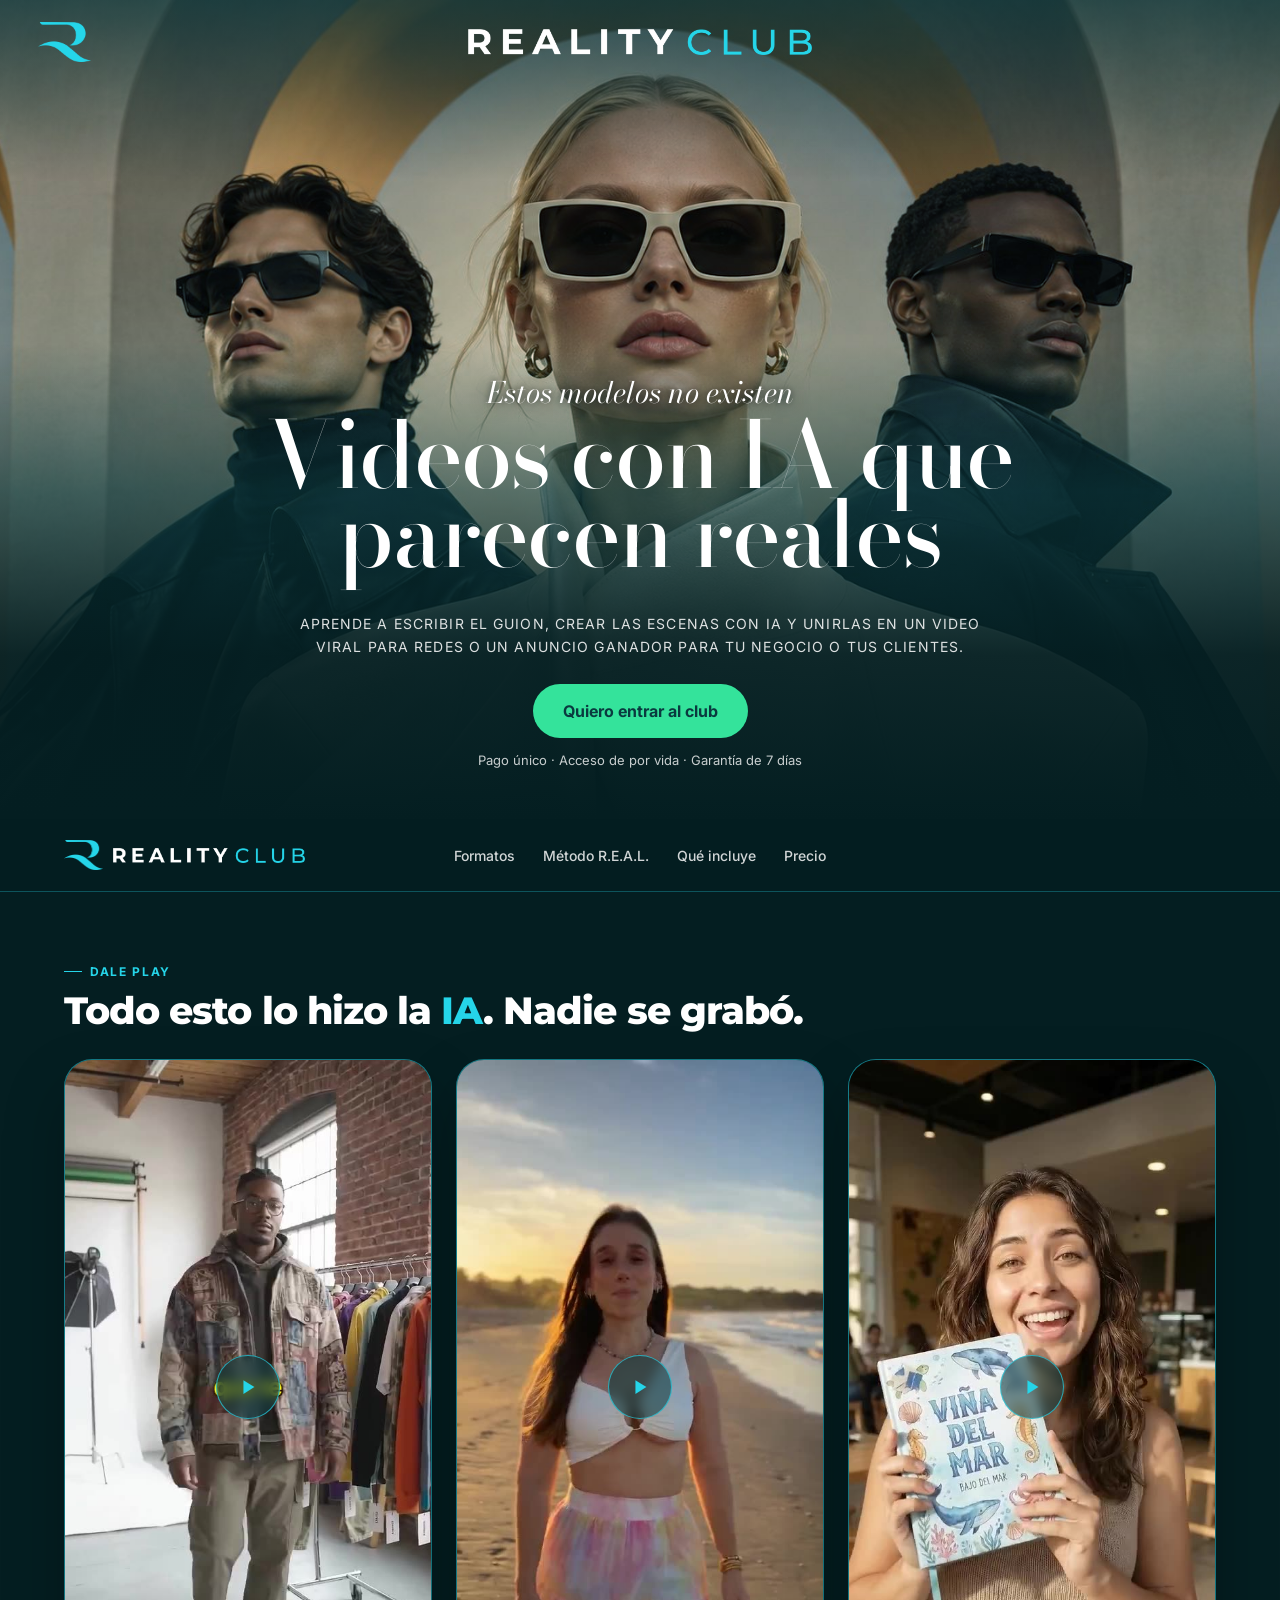
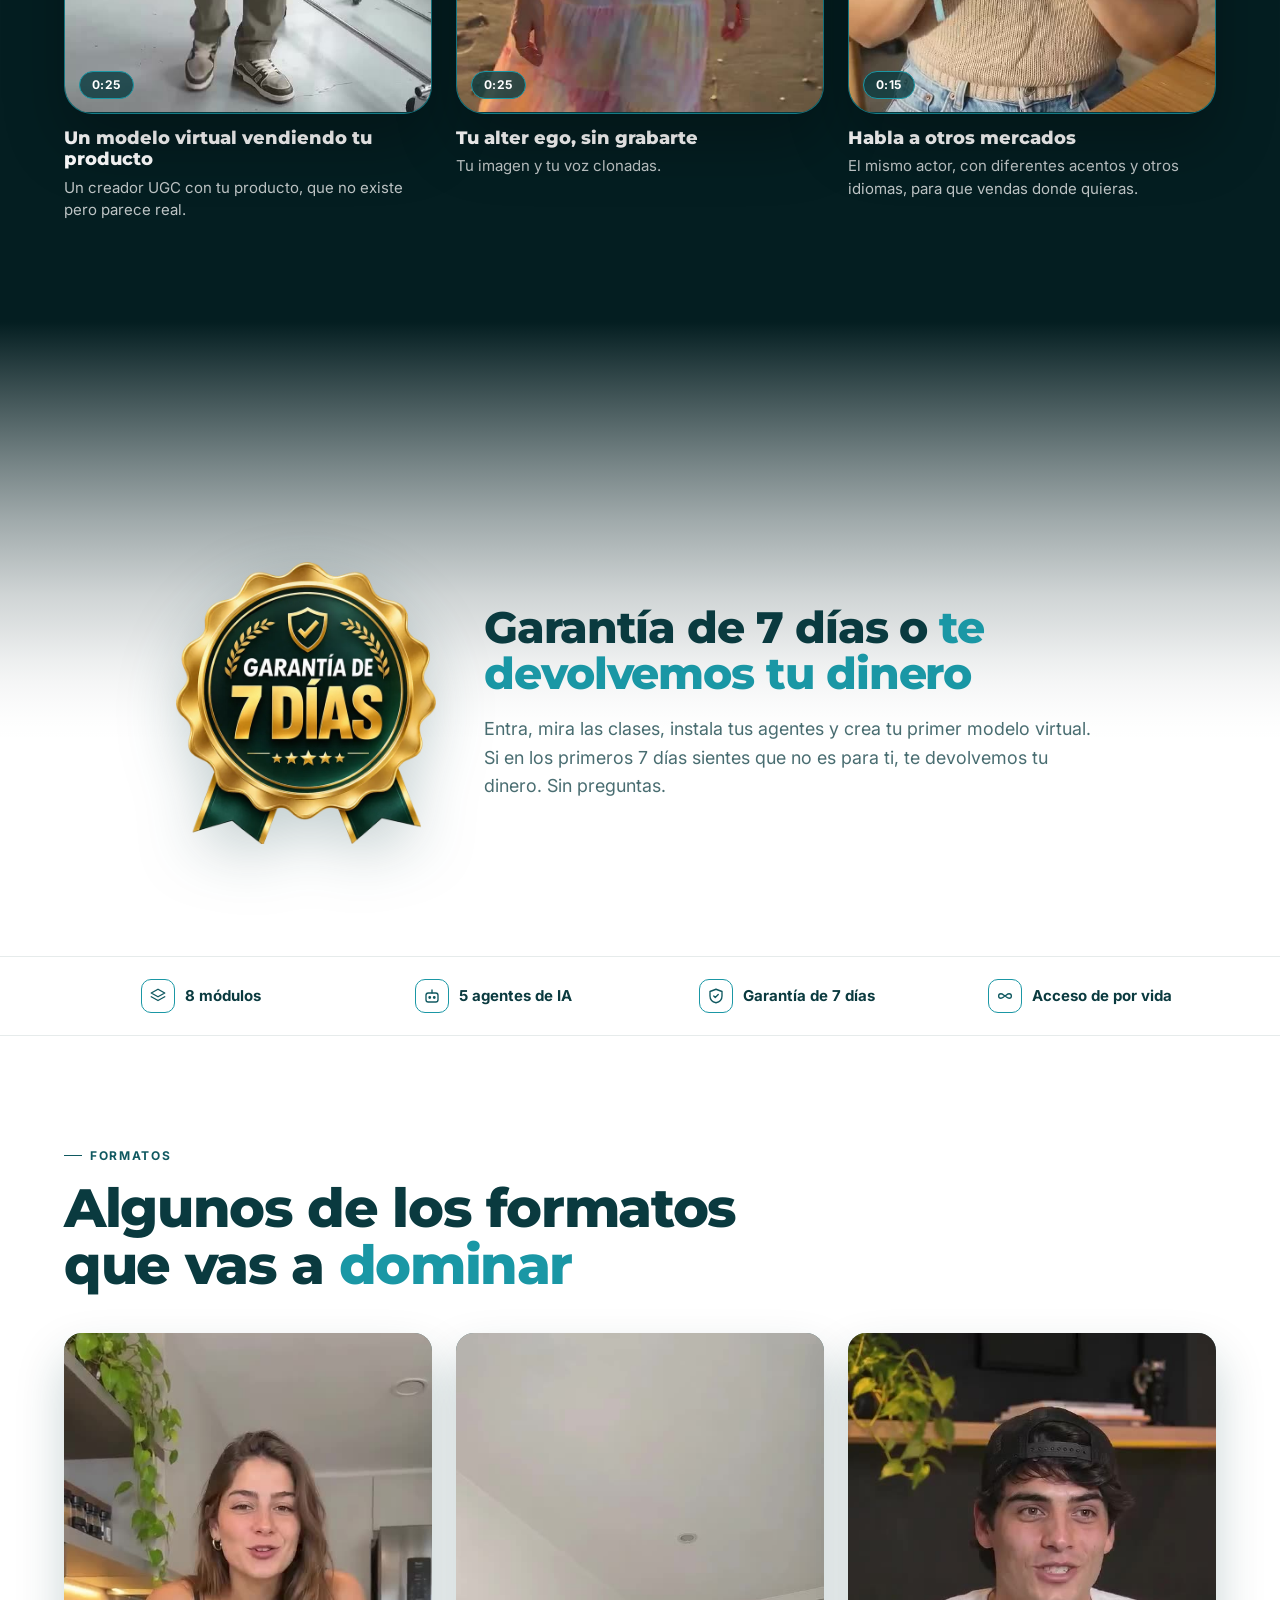
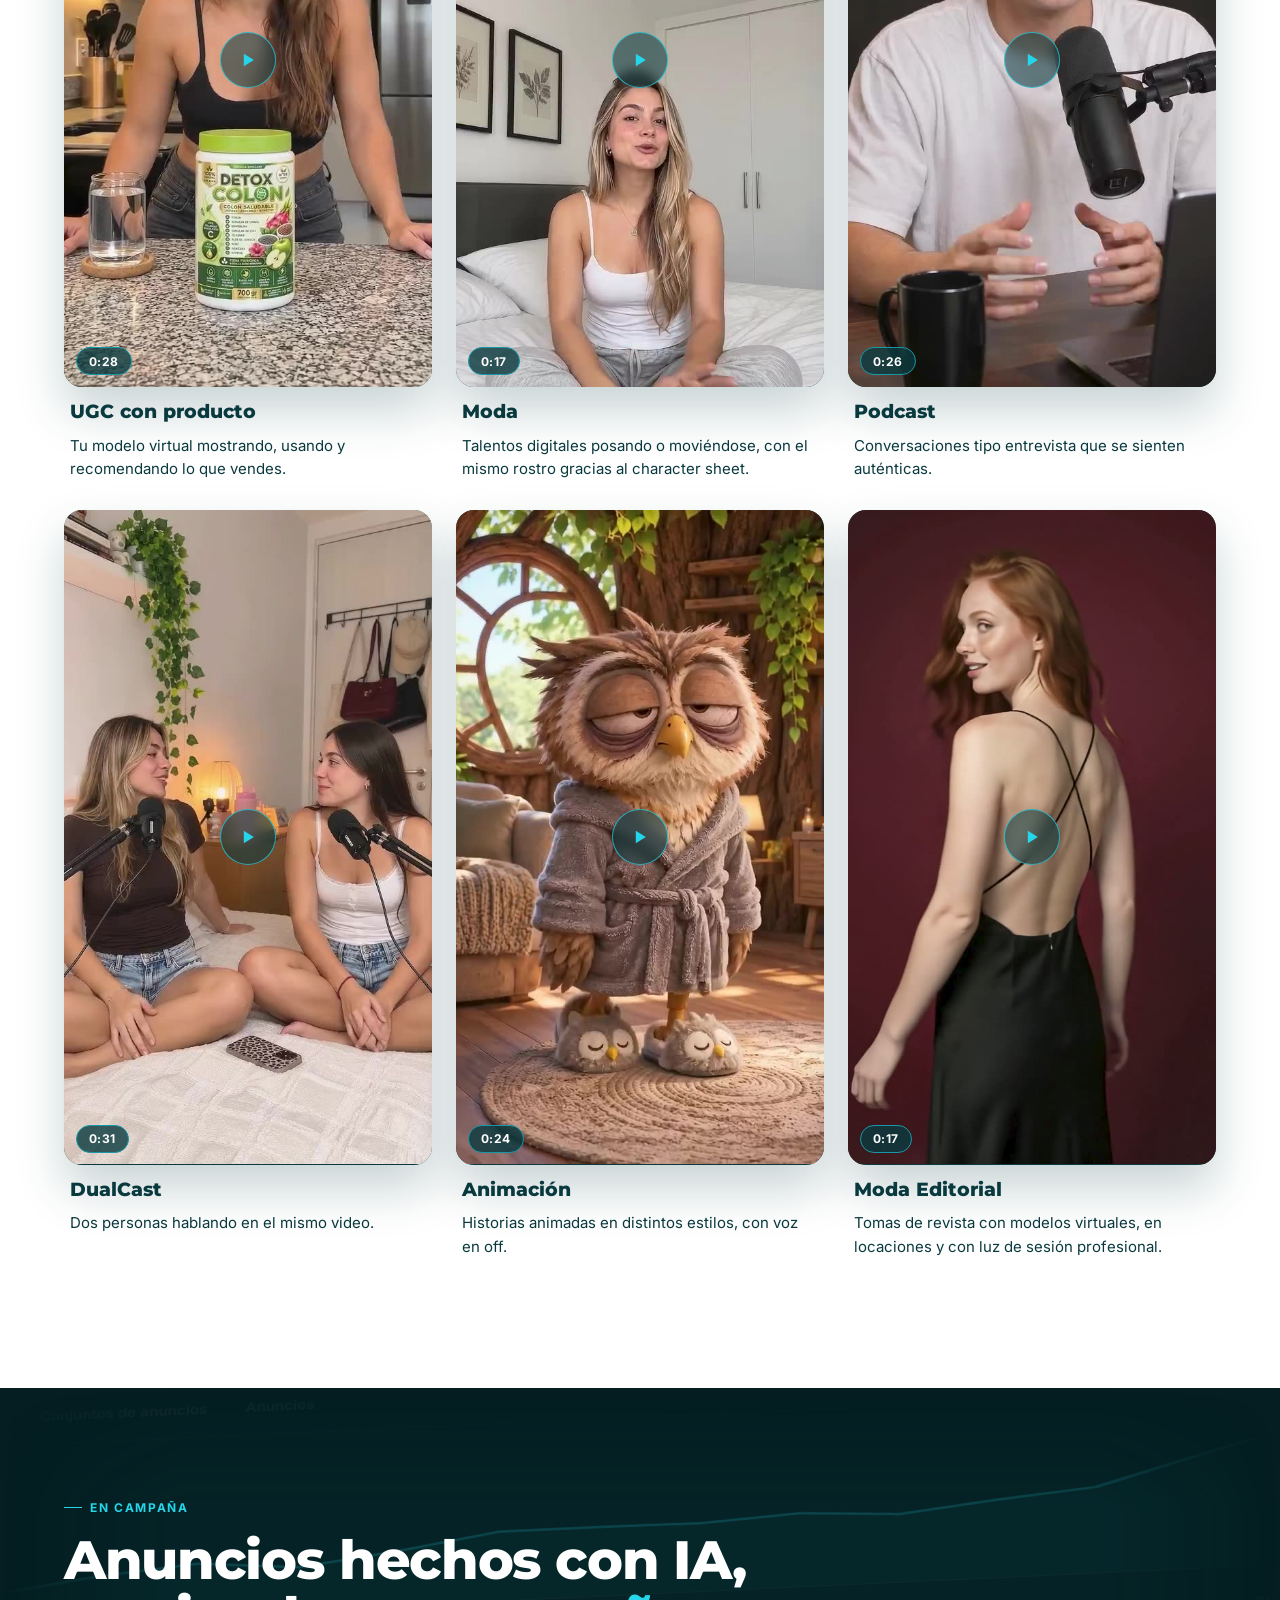
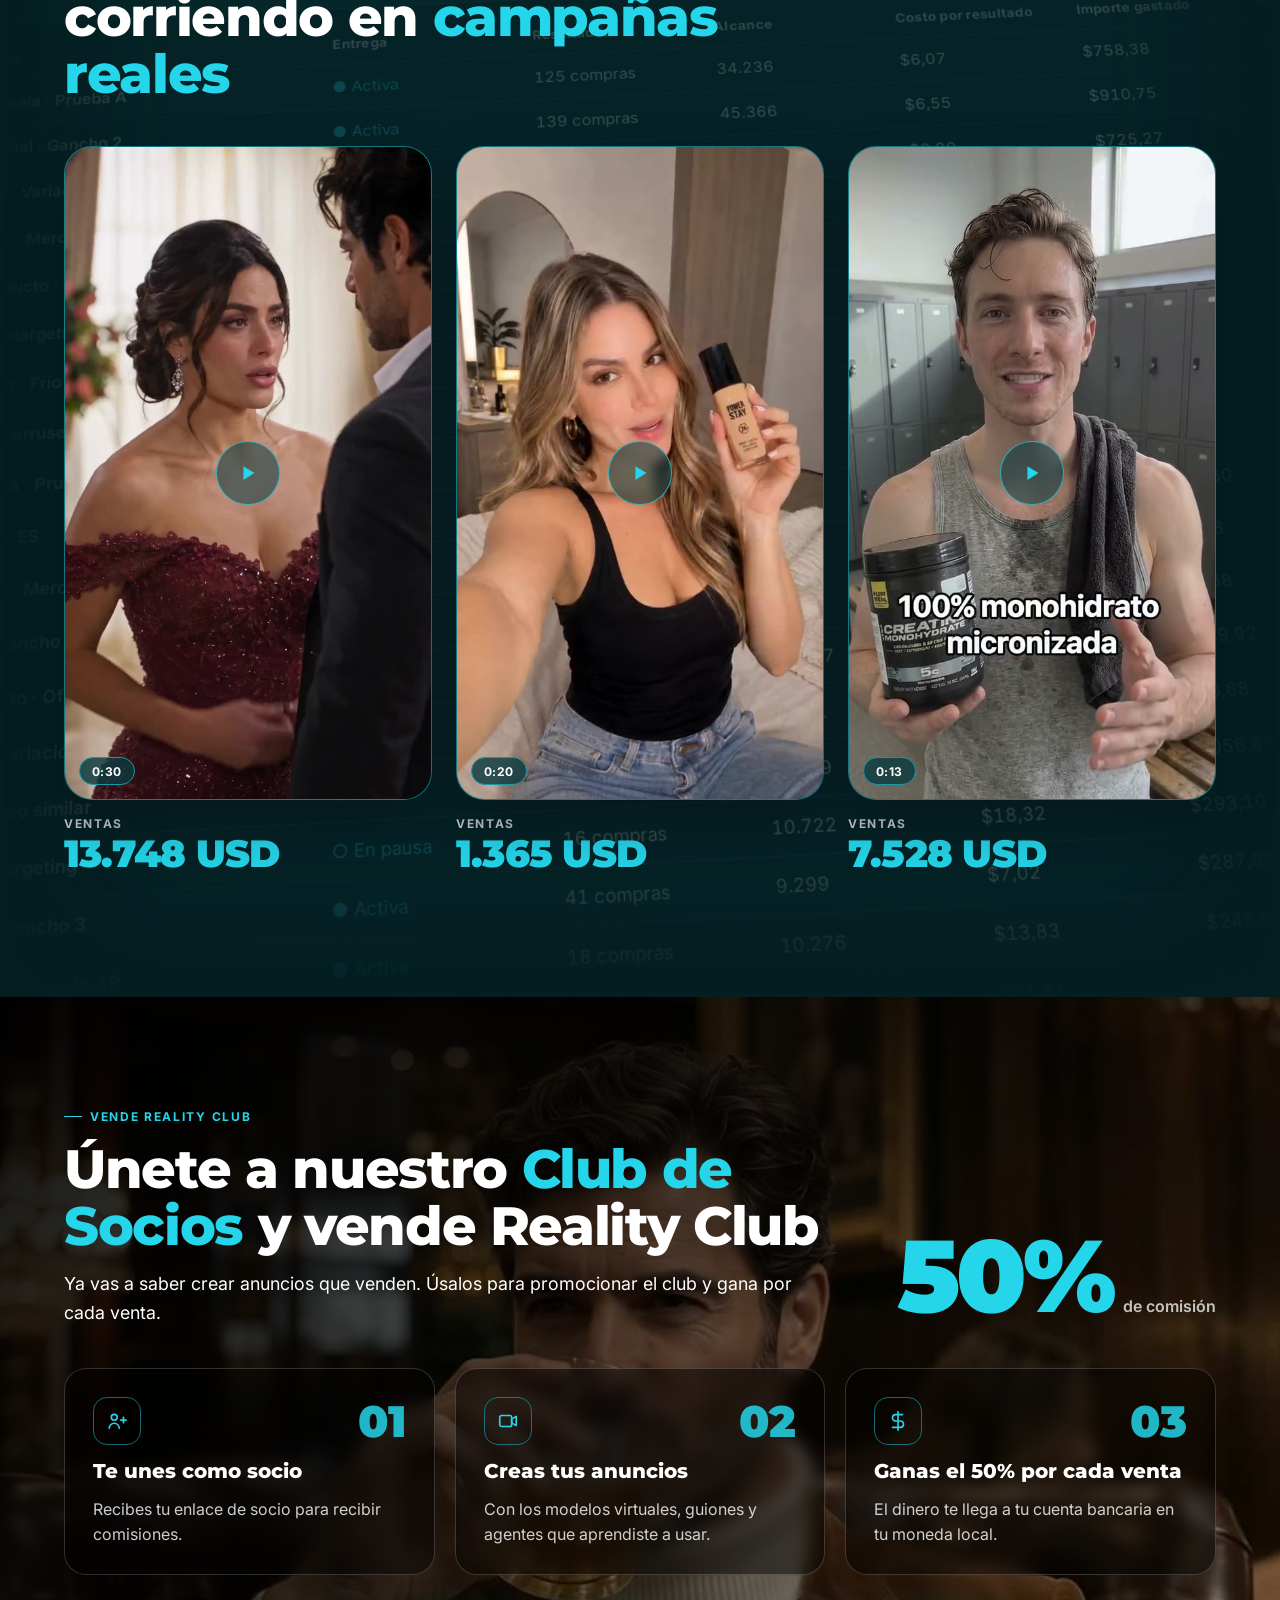
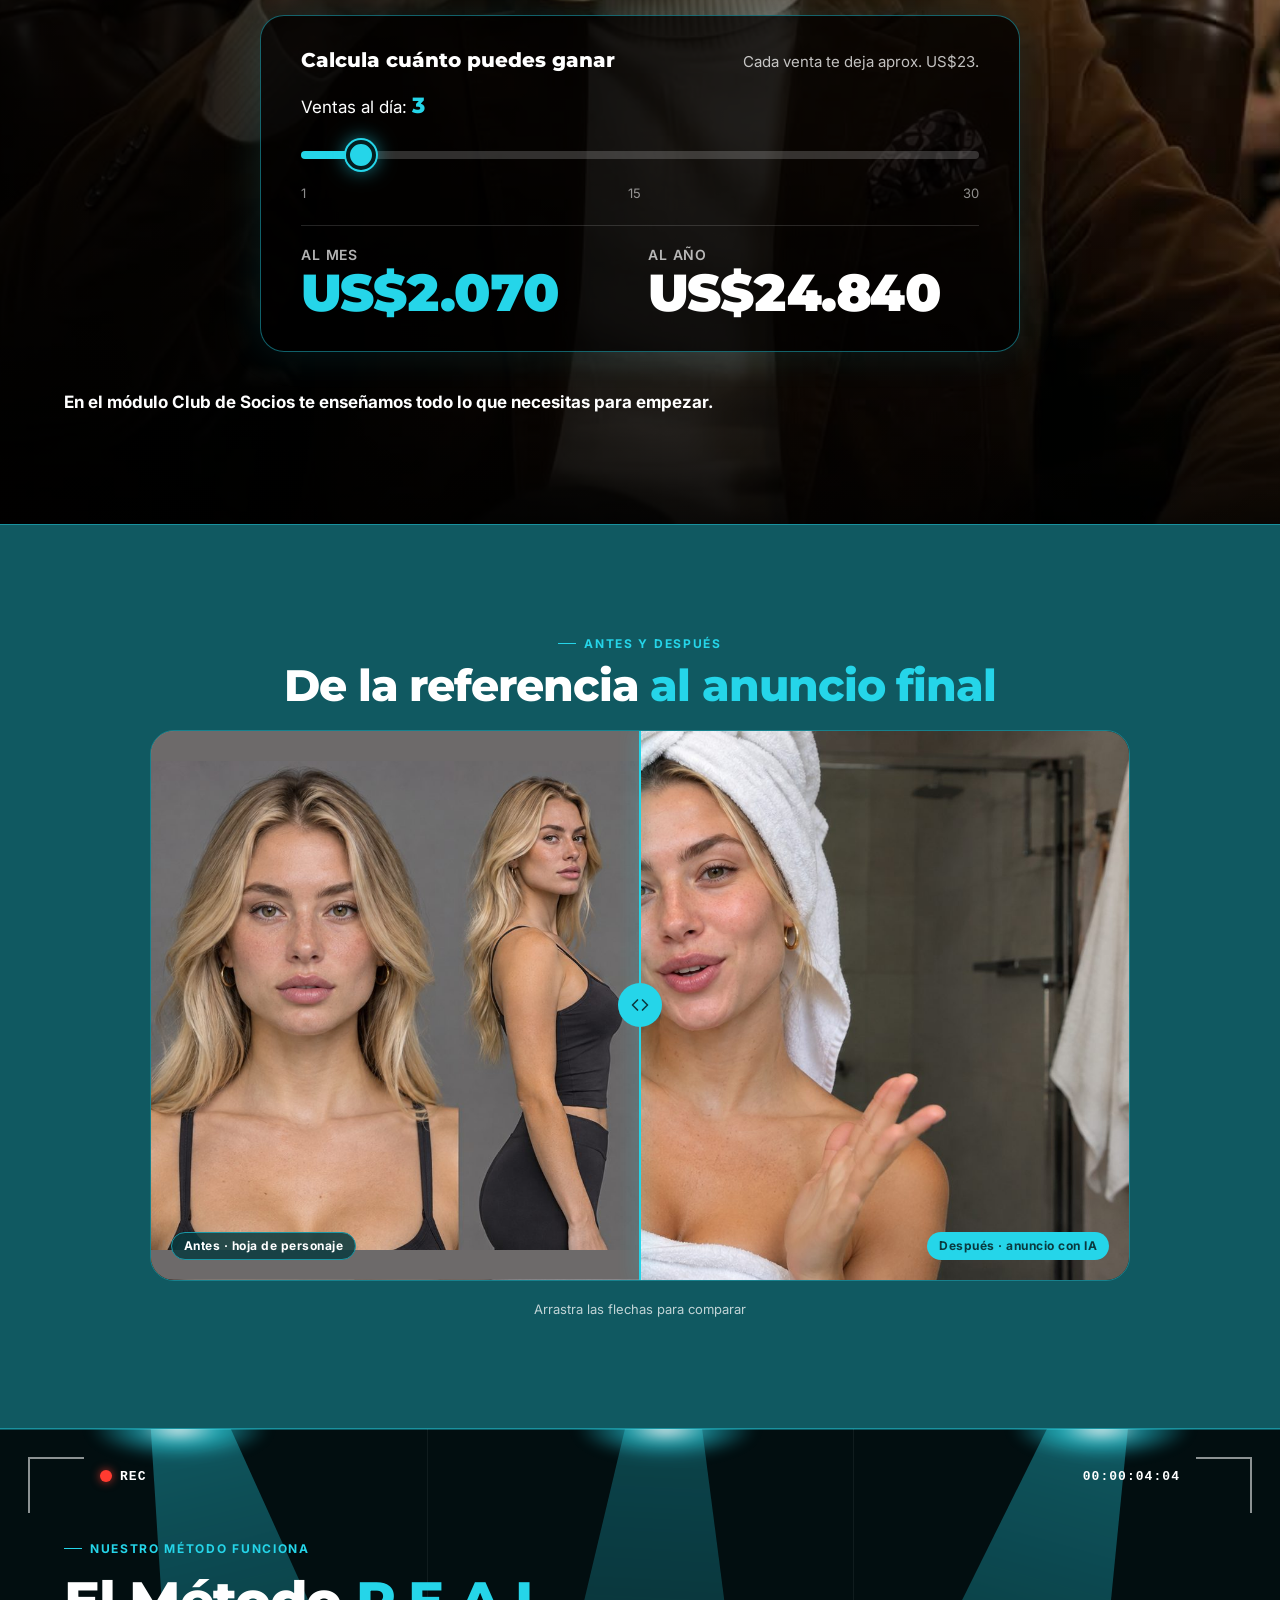
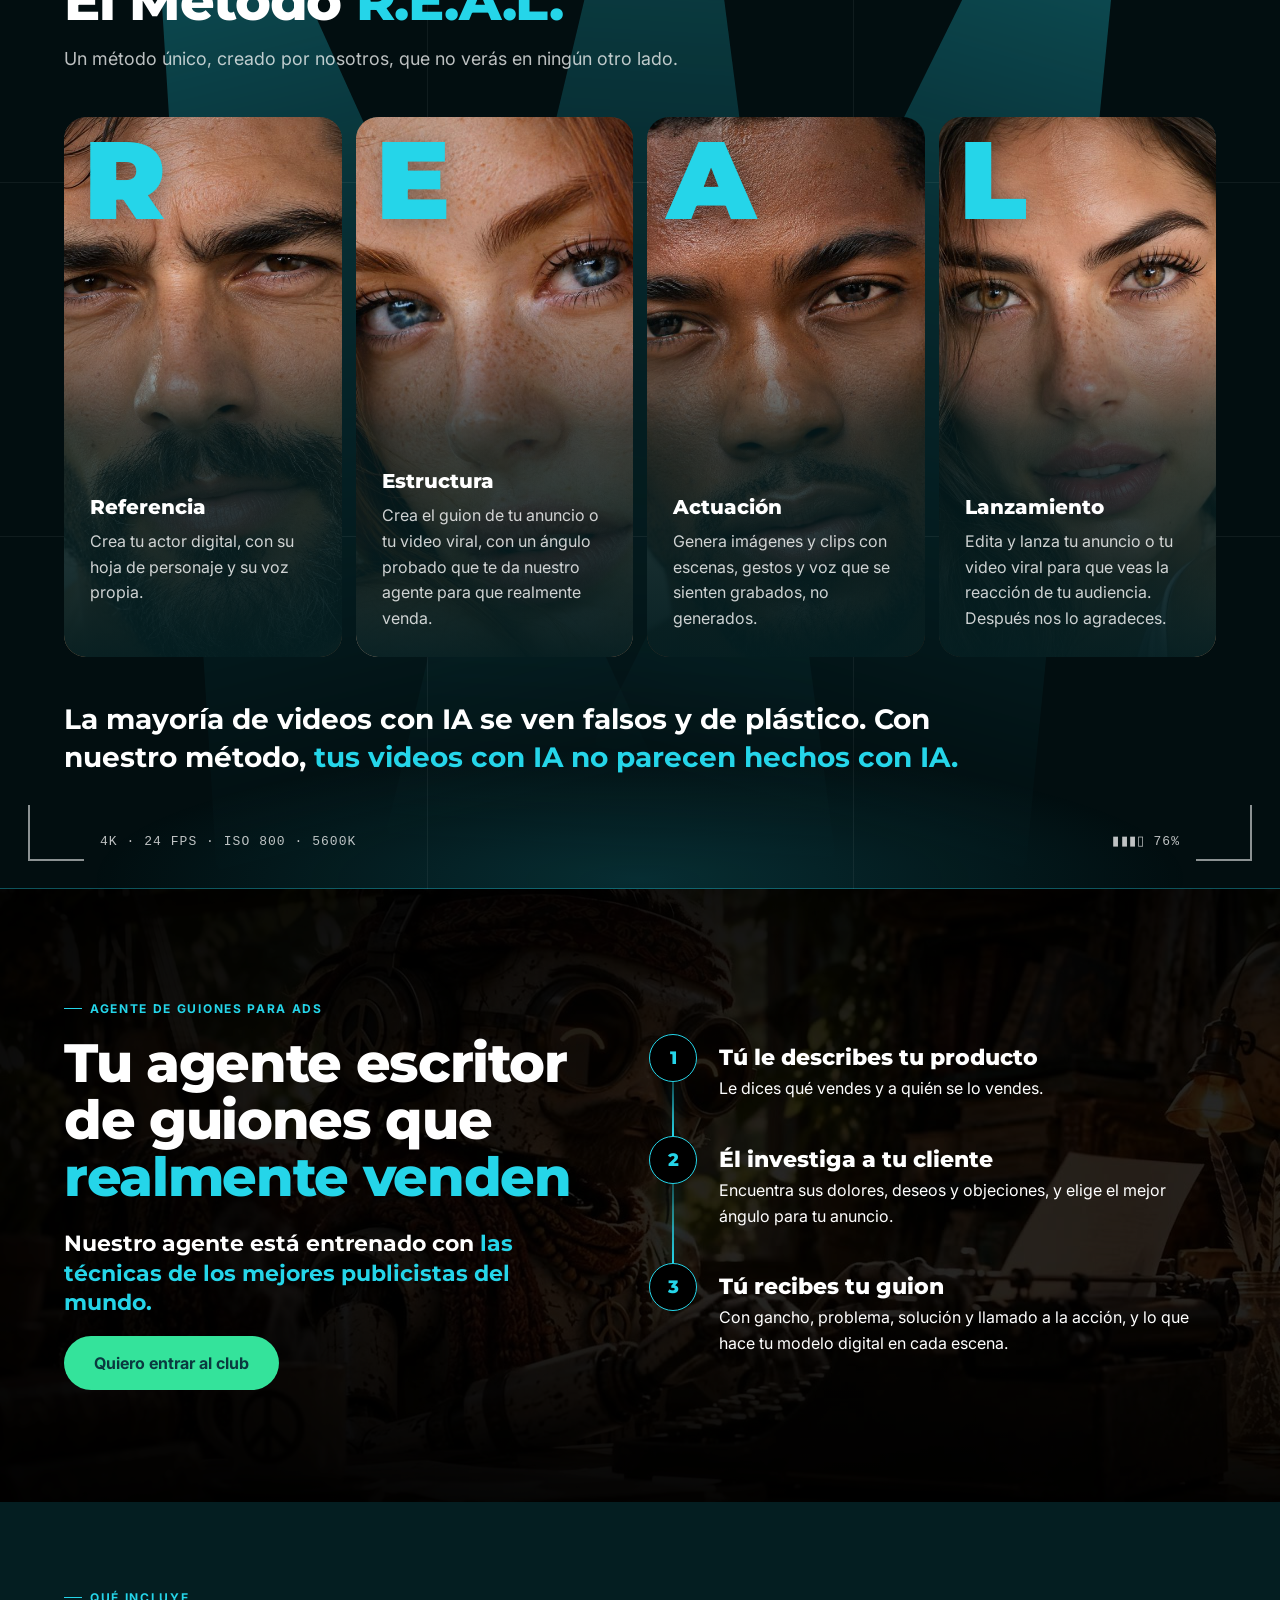
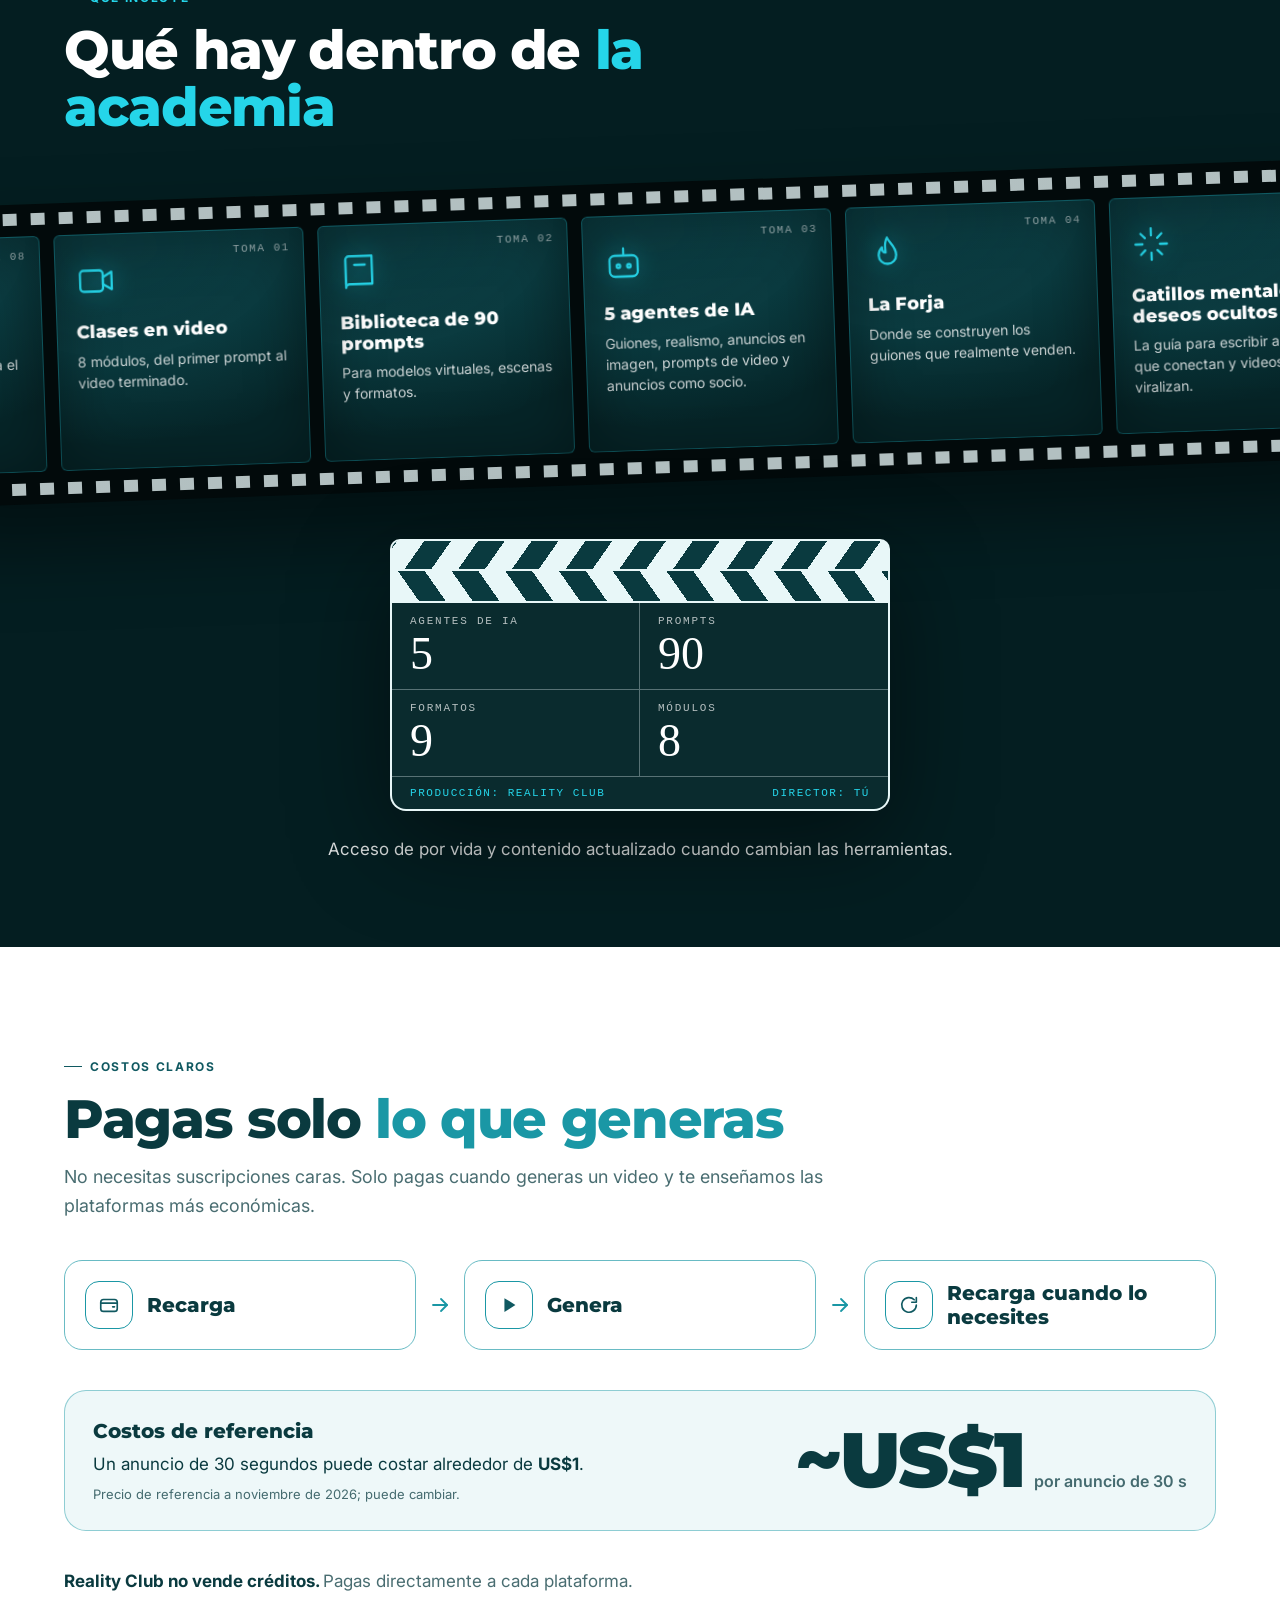
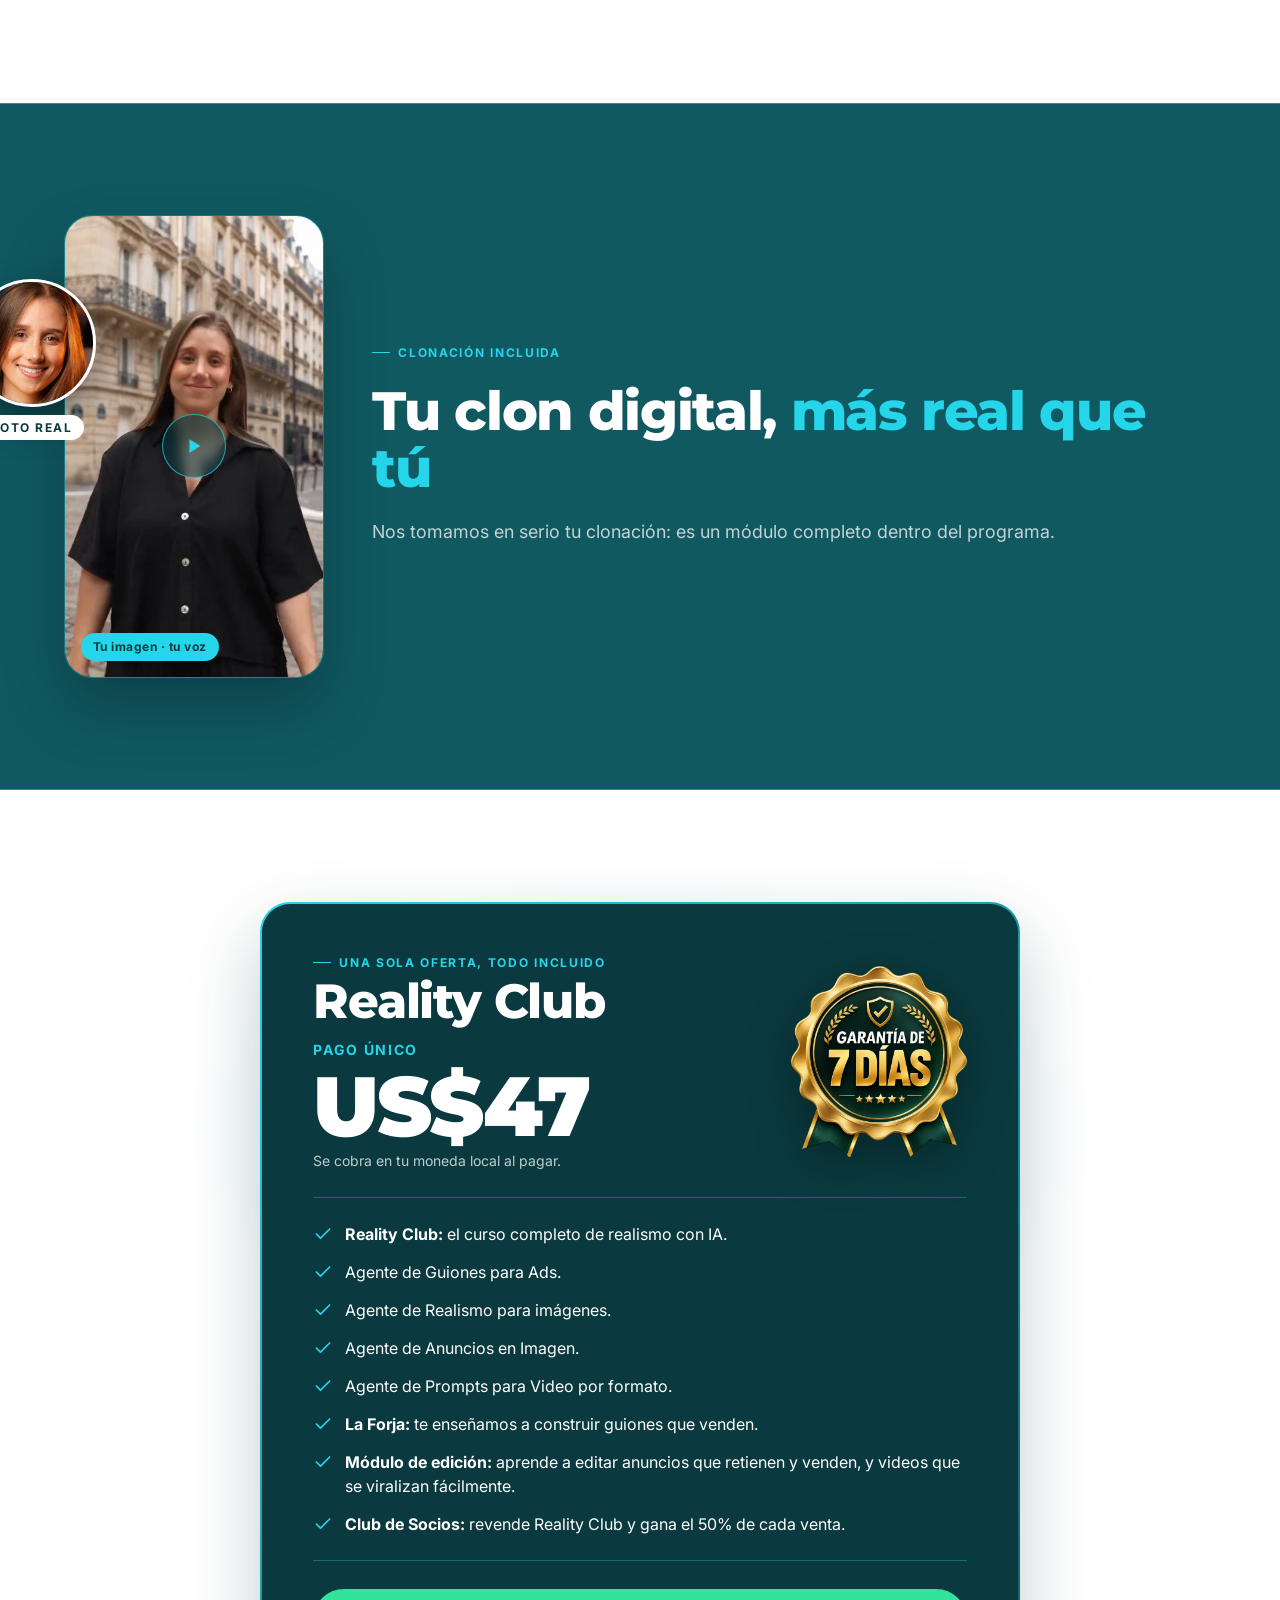
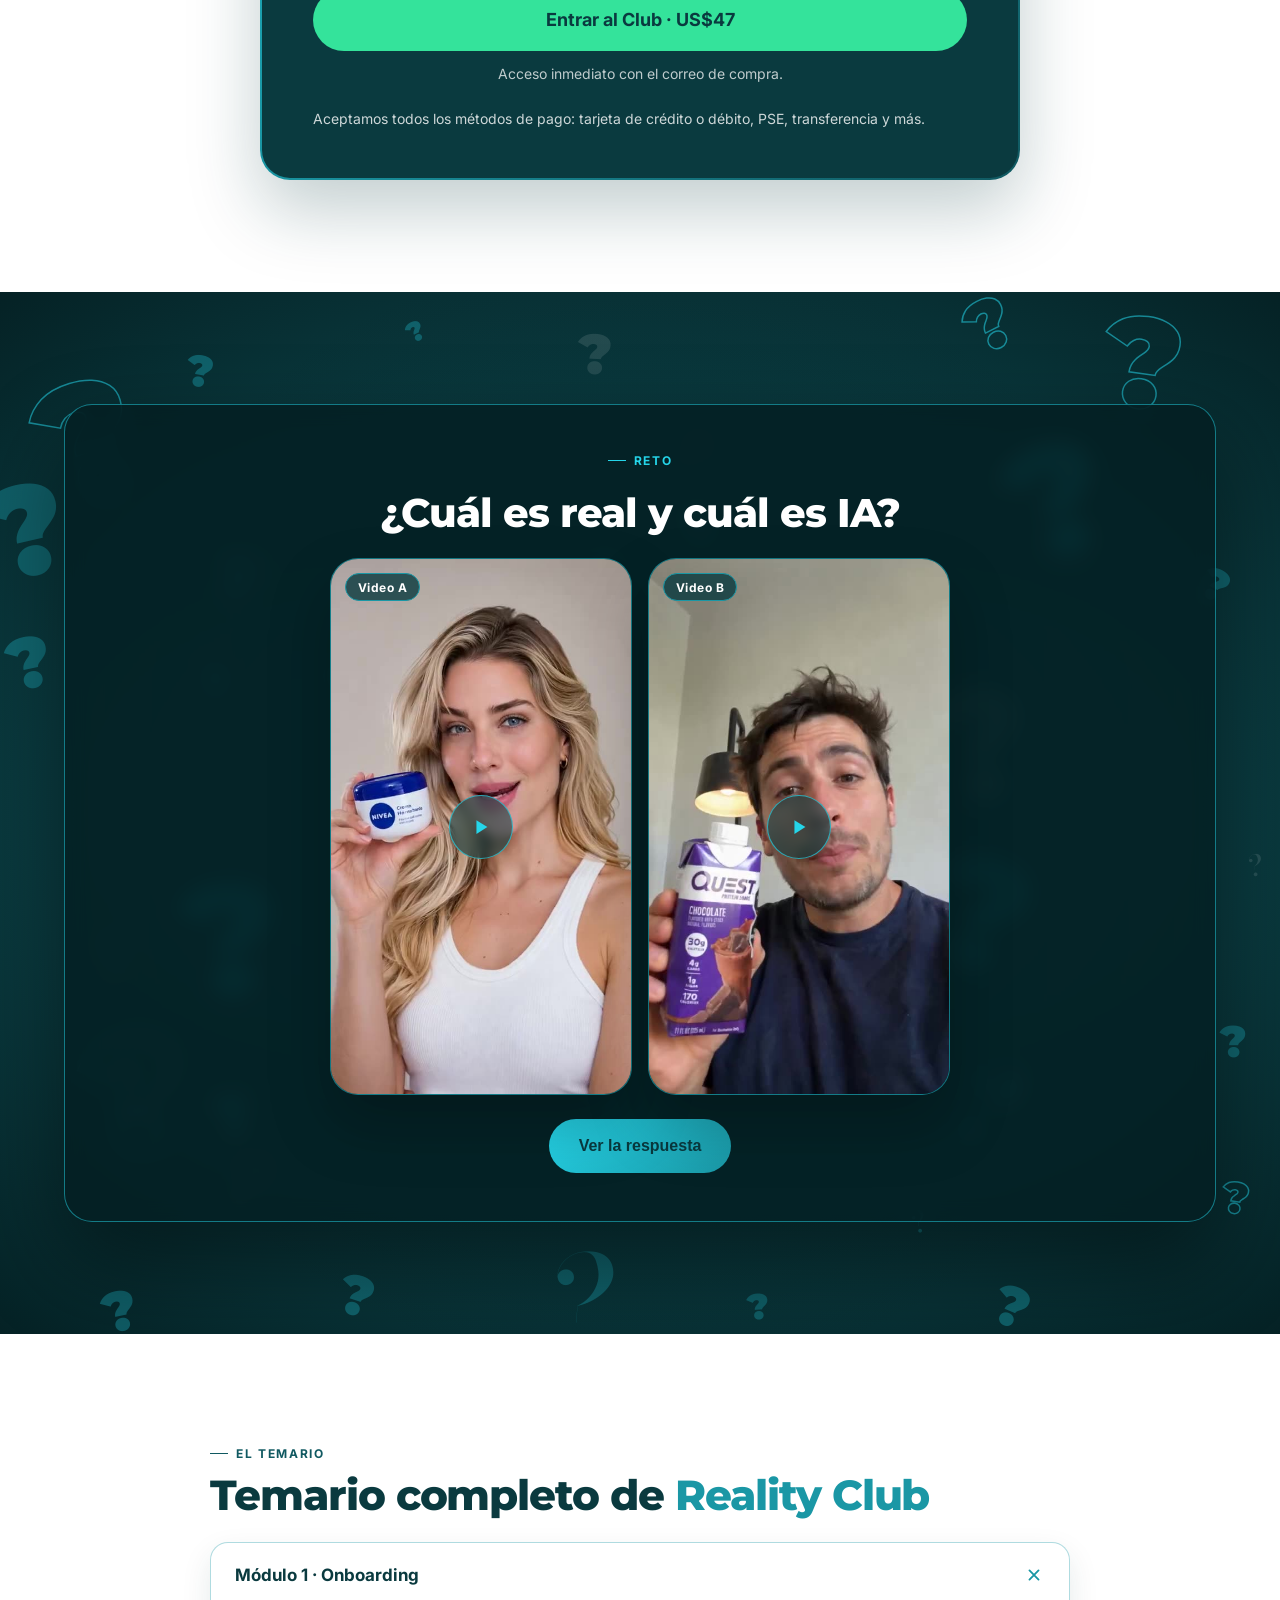
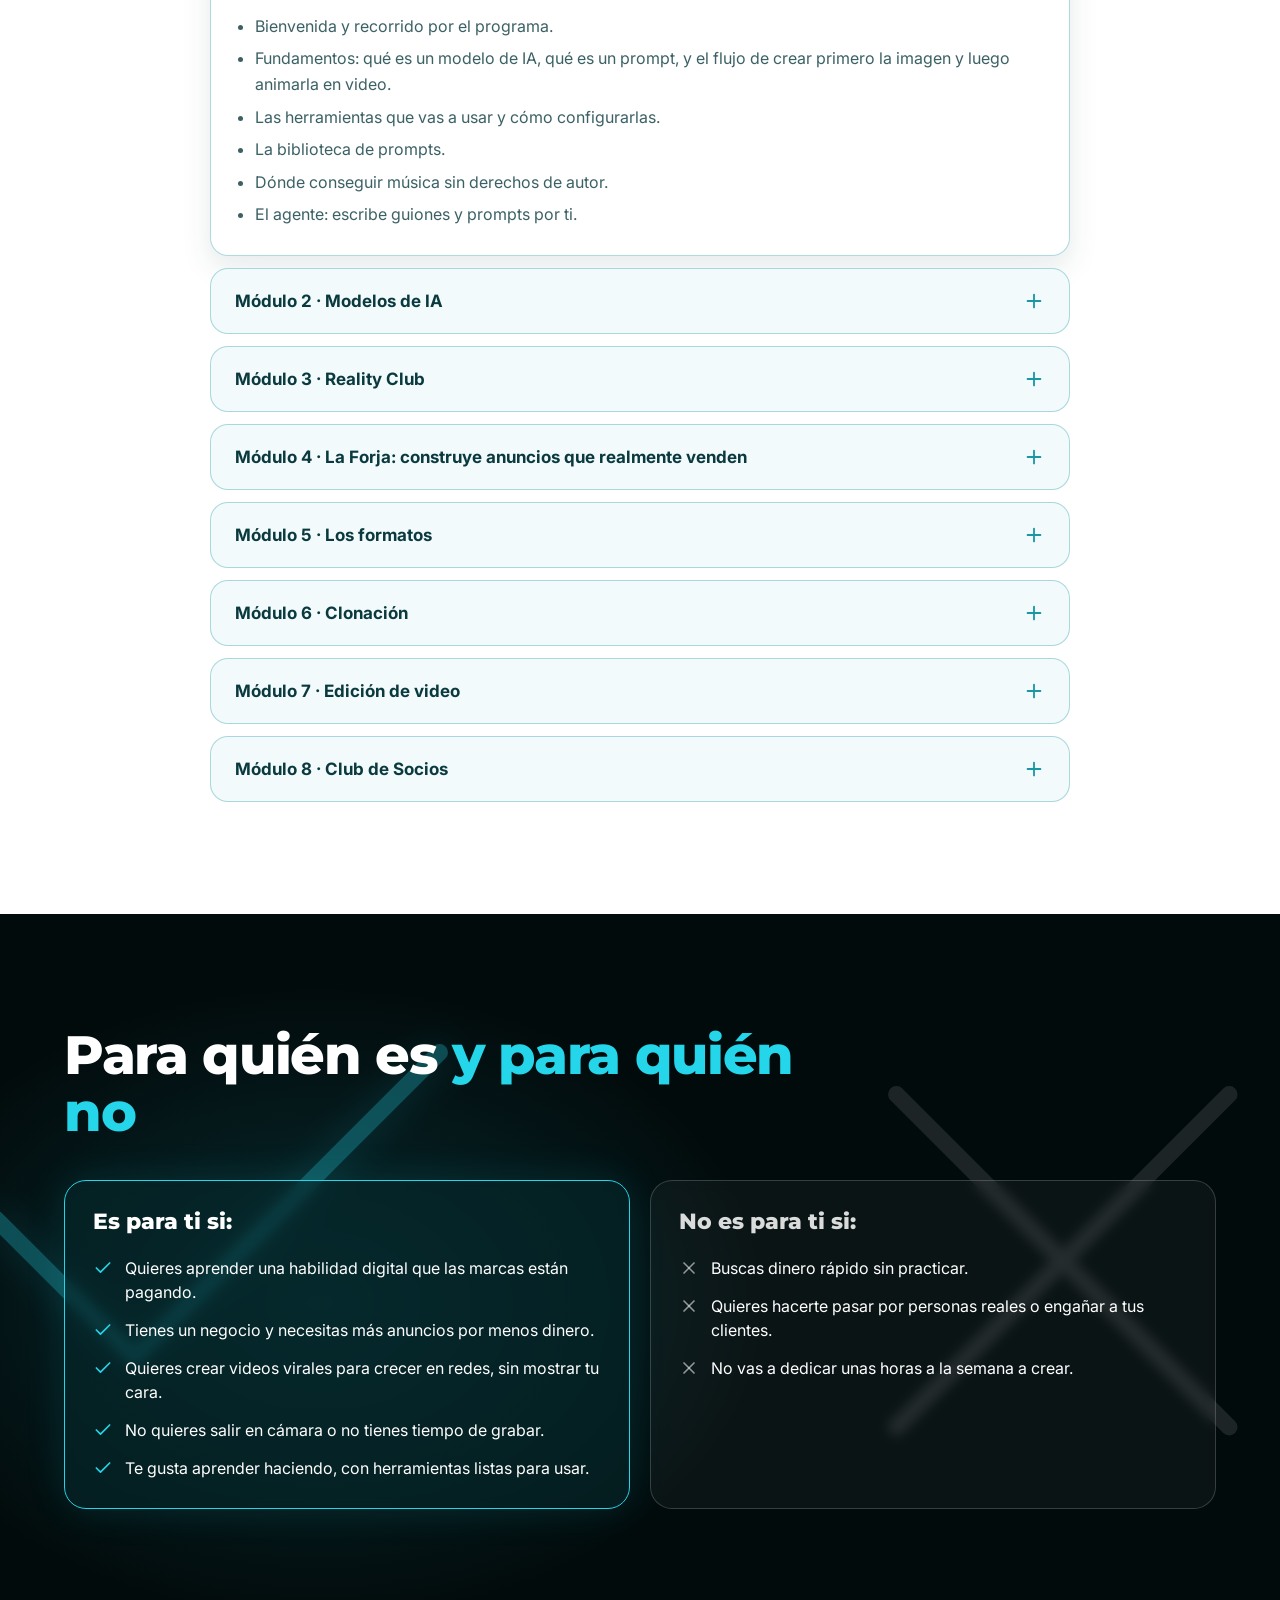
==== commit 91a65b88: "Cambia el formato Anuncios en imagen por Moda Editorial, con su video Co-Authored-By: Claude Opus 5." ====
--- a/public/index.html
+++ b/public/index.html
@@ -218,11 +218,13 @@
         </article>
       <article class="card" style="padding: 16px; display: flex; flex-direction: column; gap: 14px">
           <div class="thumb" style="aspect-ratio: 9 / 16">
-            <img src="assets/e0a771e8013c5d9a211820f9bf852530.jpg" alt="Ejemplo de anuncio en imagen: una modelo sale de un celular para alcanzar unos zapatos, con el texto Estilo que puedes alcanzar" loading="lazy" style="position: absolute; inset: 0; width: 100%; height: 100%; object-fit: cover">
+            <video data-vid="f6" src="assets/moda-editorial.mp4" poster="assets/moda-editorial.jpg" playsInline="playsInline" preload="none" aria-label="Ejemplo de formato moda editorial" style="position: absolute; inset: 0; width: 100%; height: 100%; object-fit: cover"></video>
+            <button type="button" class="reto-btn" data-vid-toggle="f6" aria-label="Reproducir video con sonido"><span class="dc-if" data-play-ind="f6"><span class="play" aria-hidden="true" style="width: 56px; height: 56px"><svg width="20" height="20" viewBox="0 0 24 24" fill="currentColor" aria-hidden="true"><path d="M7 4.5v15l12-7.5z"></path></svg></span></span></button>
+            <span class="pill pill-a" style="position: absolute; left: 12px; bottom: 12px; background: rgba(10,58,63,0.8); color: #FFFFFF">0:17</span>
           </div>
           <div style="display: flex; flex-direction: column; gap: 10px; padding: 0 6px 6px">
-            <h3 class="h3" style="font-size: 19px">Anuncios en imagen</h3>
-            <p style="margin: 0; line-height: 1.55; font-size: 15px">Creativos estáticos a partir de la foto de tu producto.</p>
+            <h3 class="h3" style="font-size: 19px">Moda Editorial</h3>
+            <p style="margin: 0; line-height: 1.55; font-size: 15px">Tomas de revista con modelos virtuales, en locaciones y con luz de sesión profesional.</p>
           </div>
         </article>
     </div>
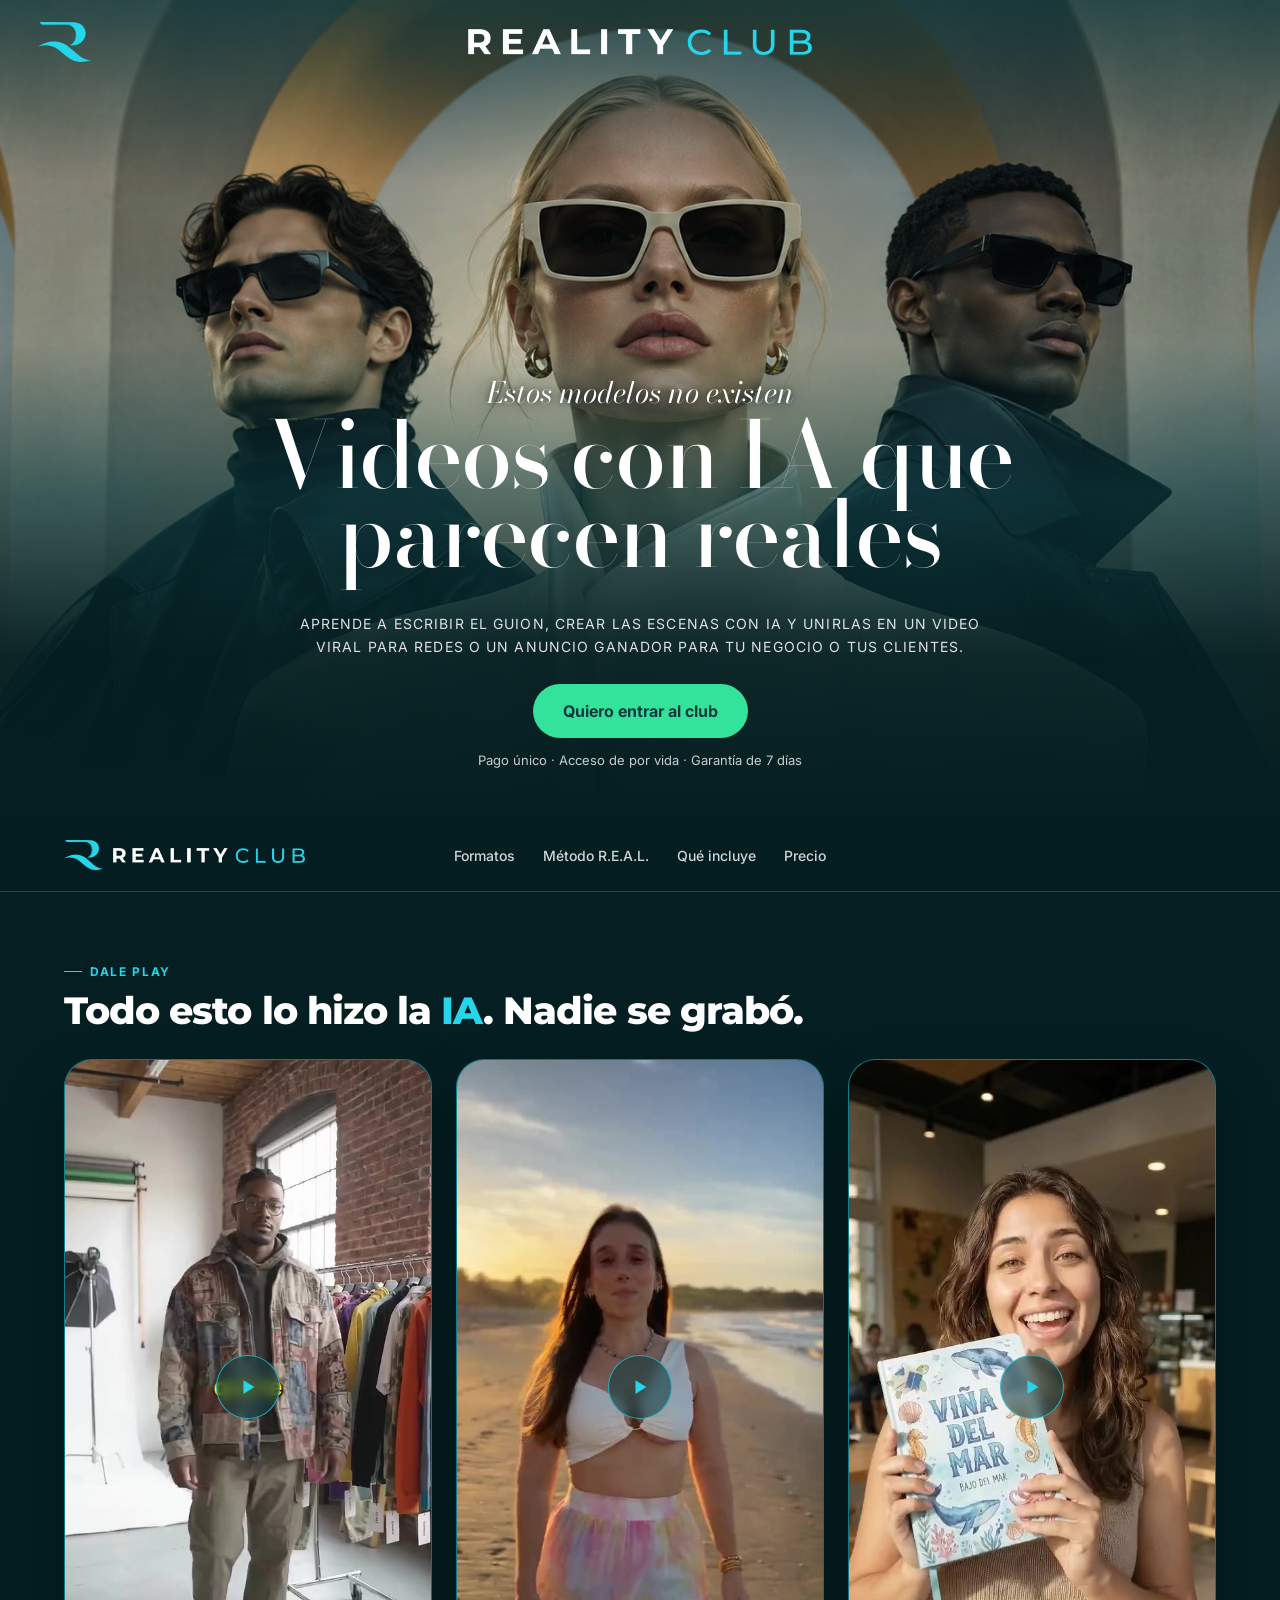
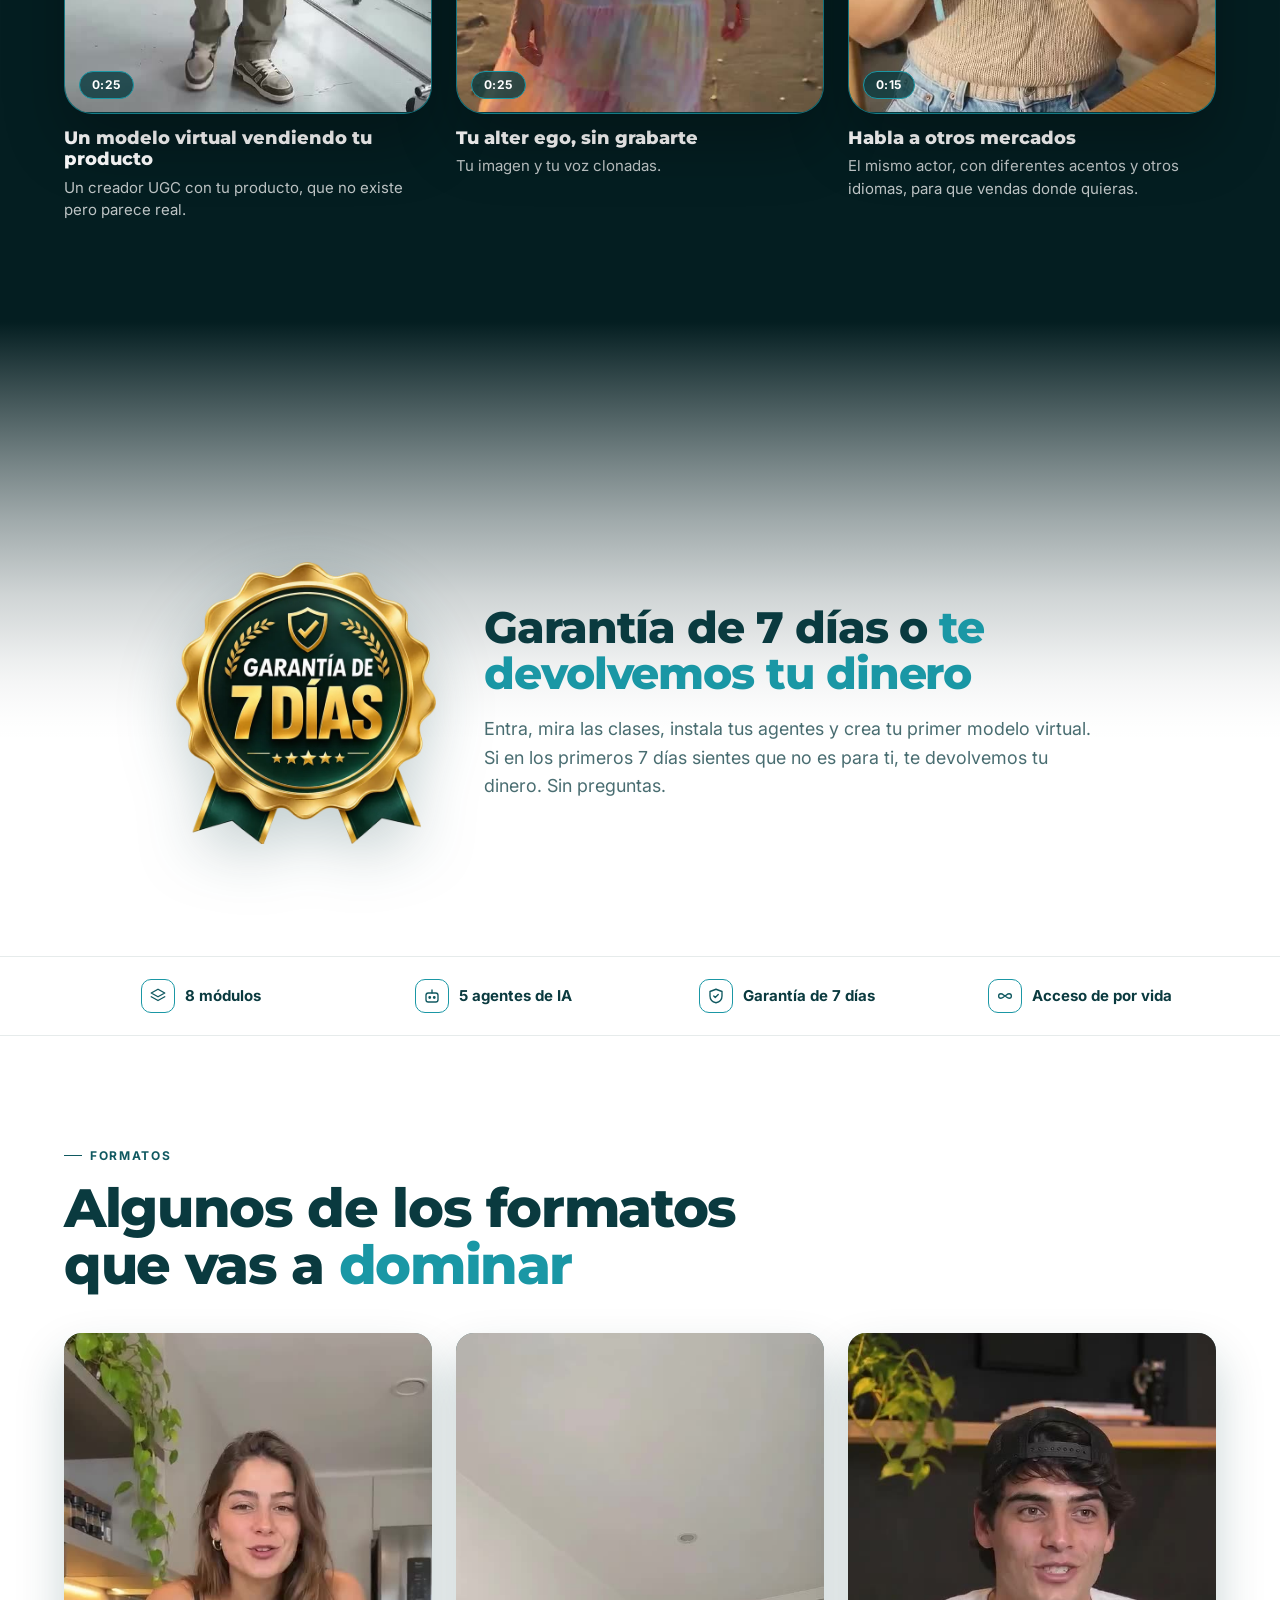
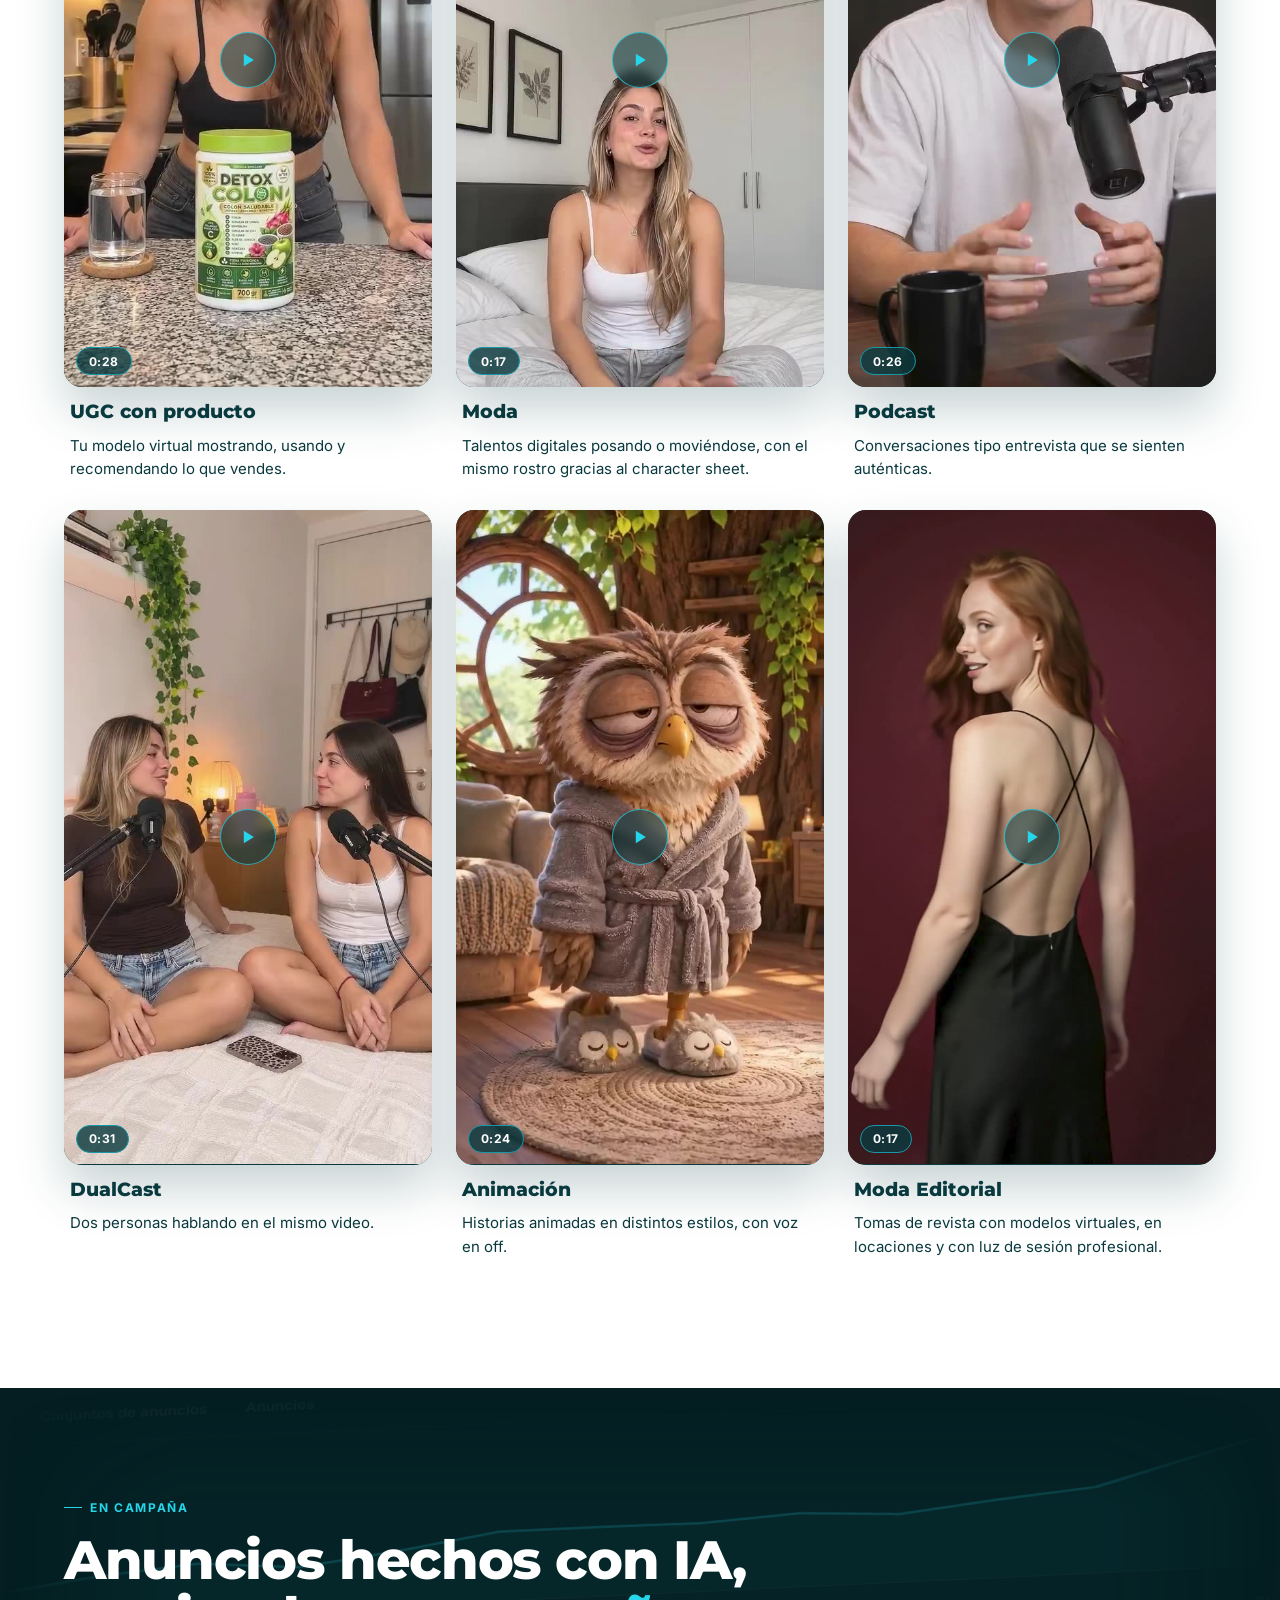
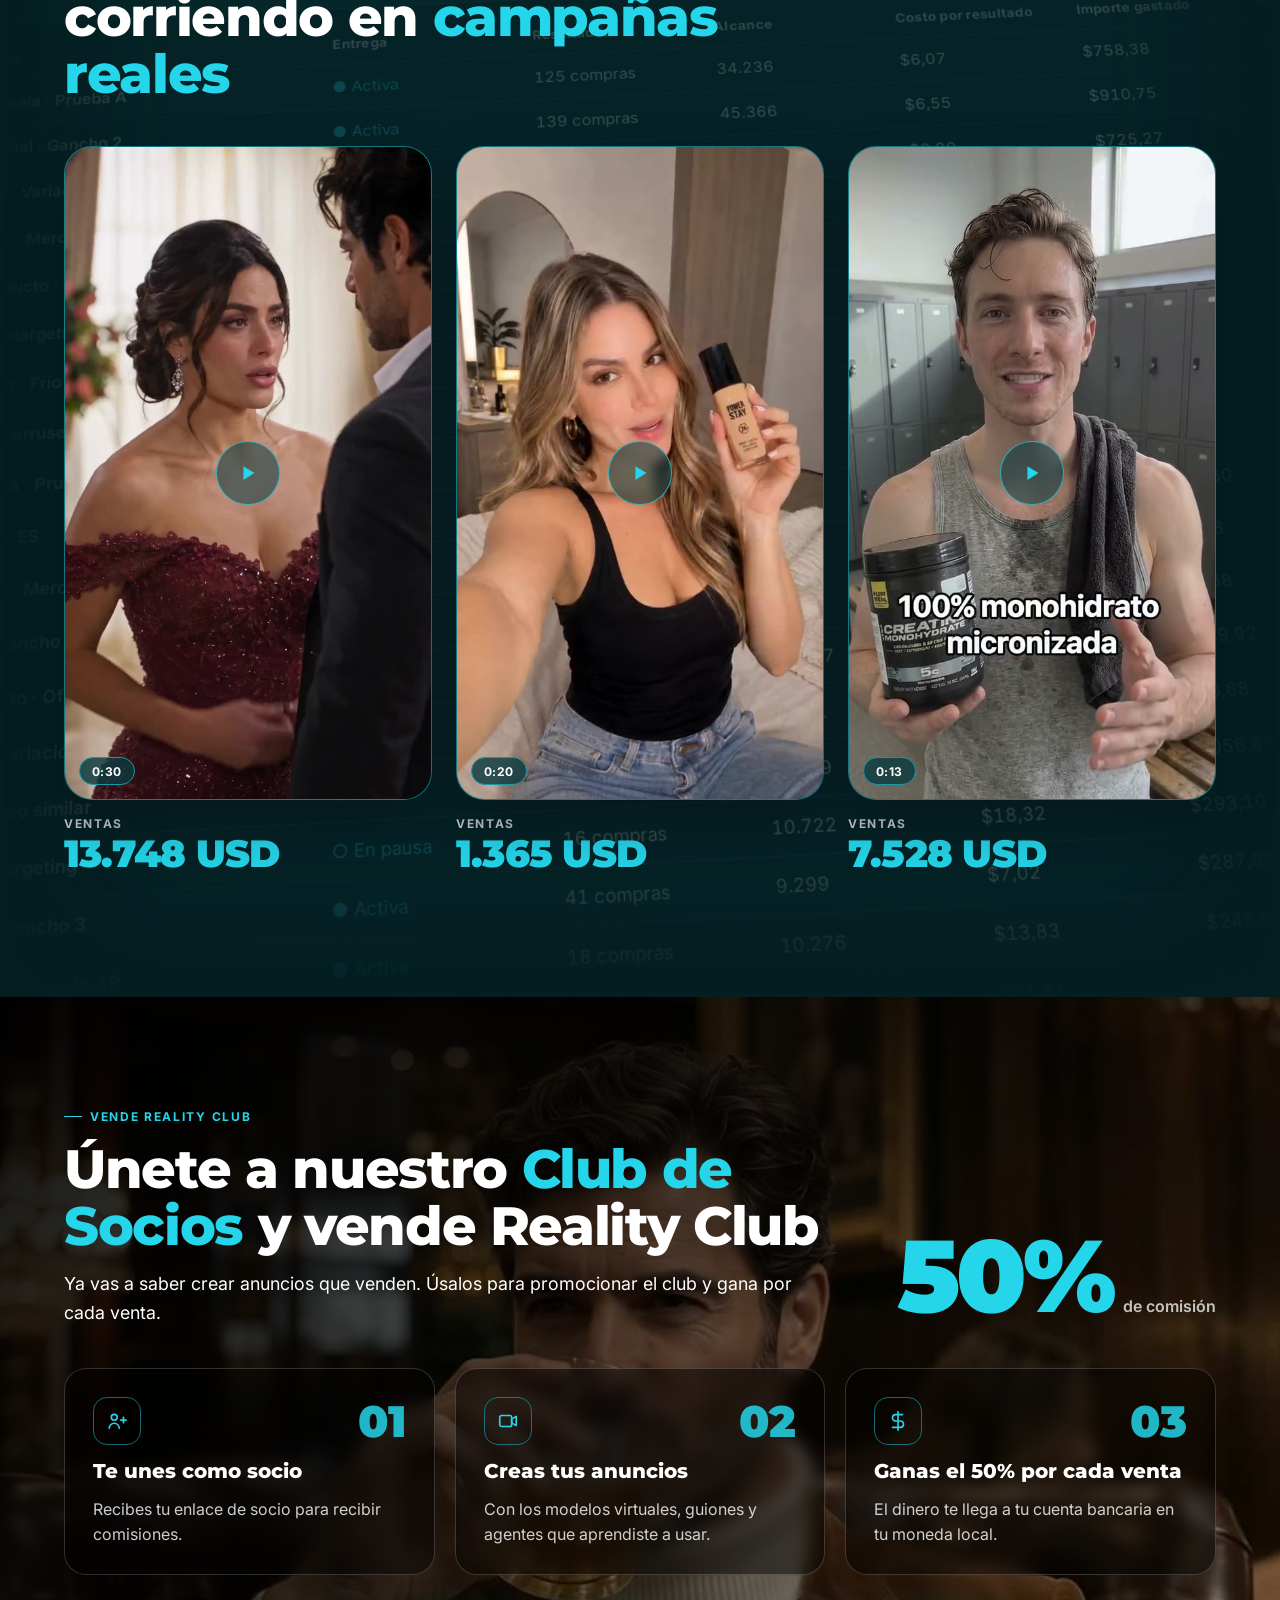
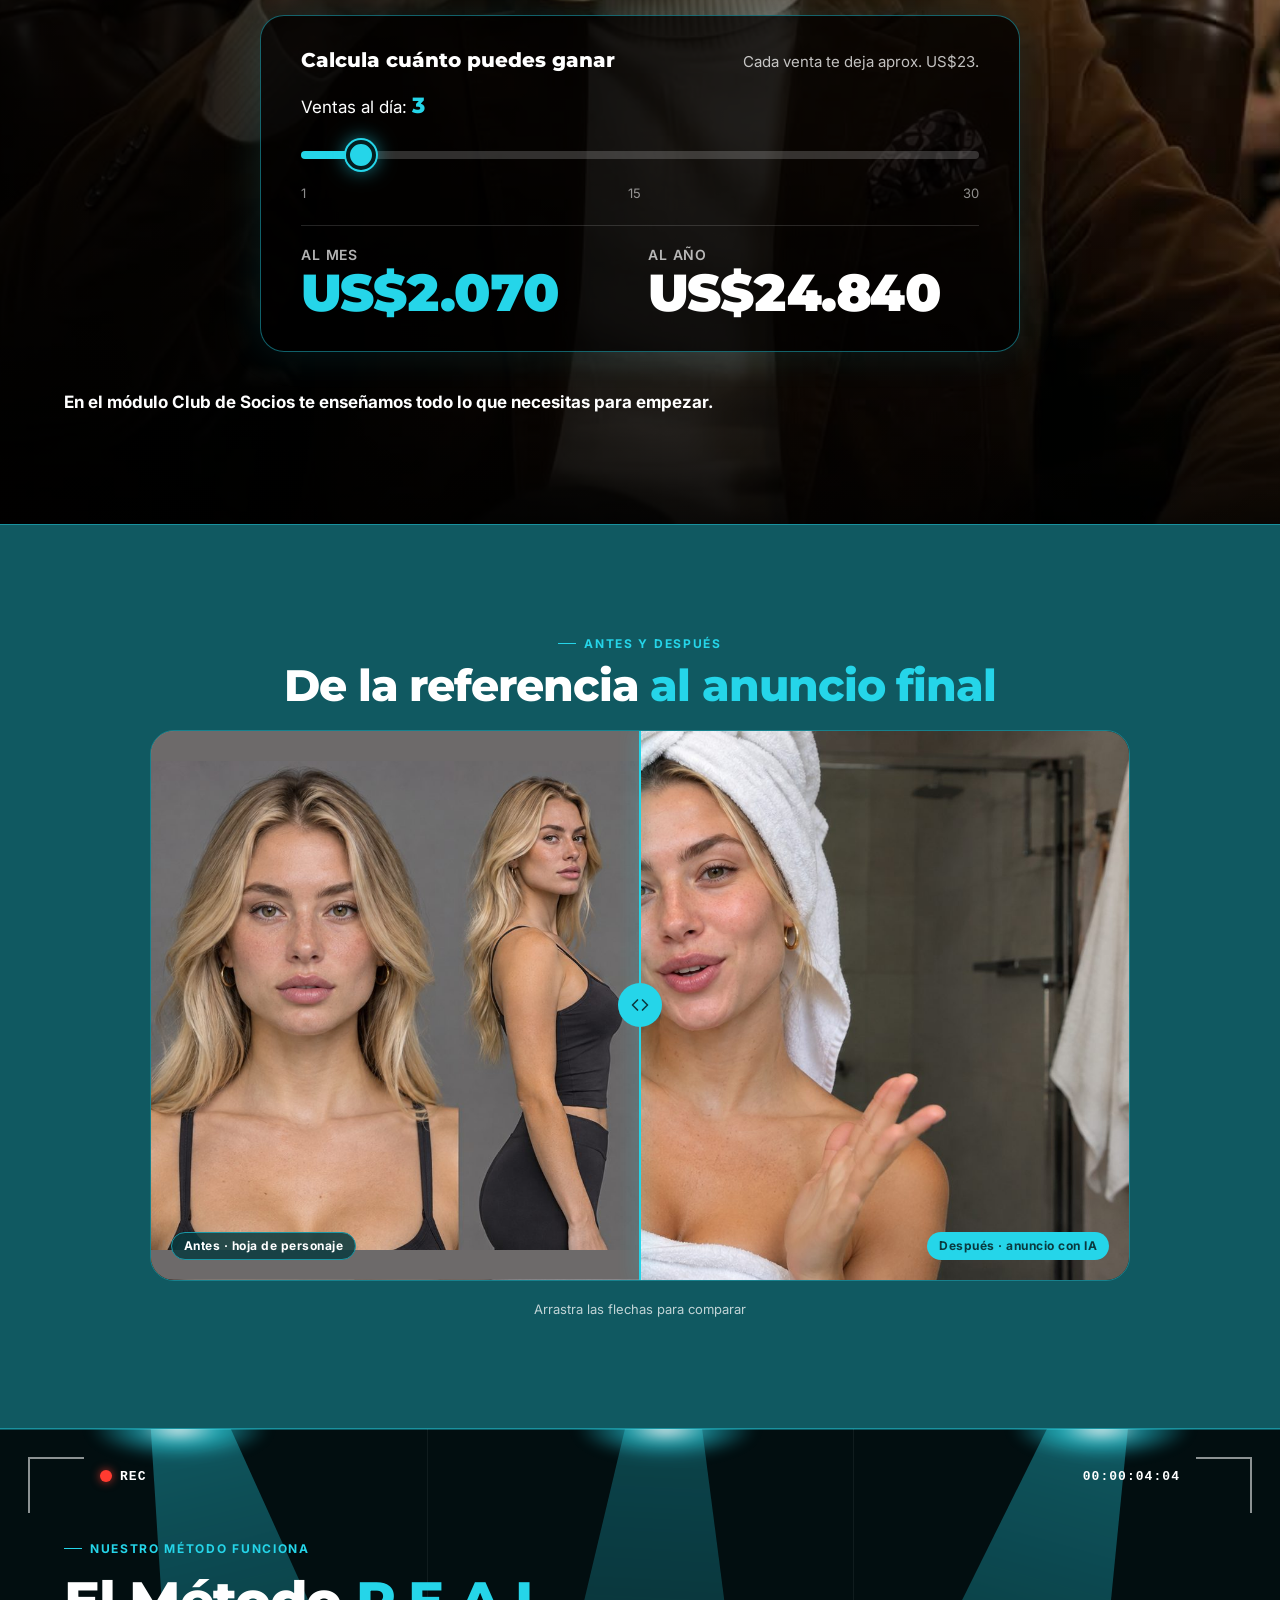
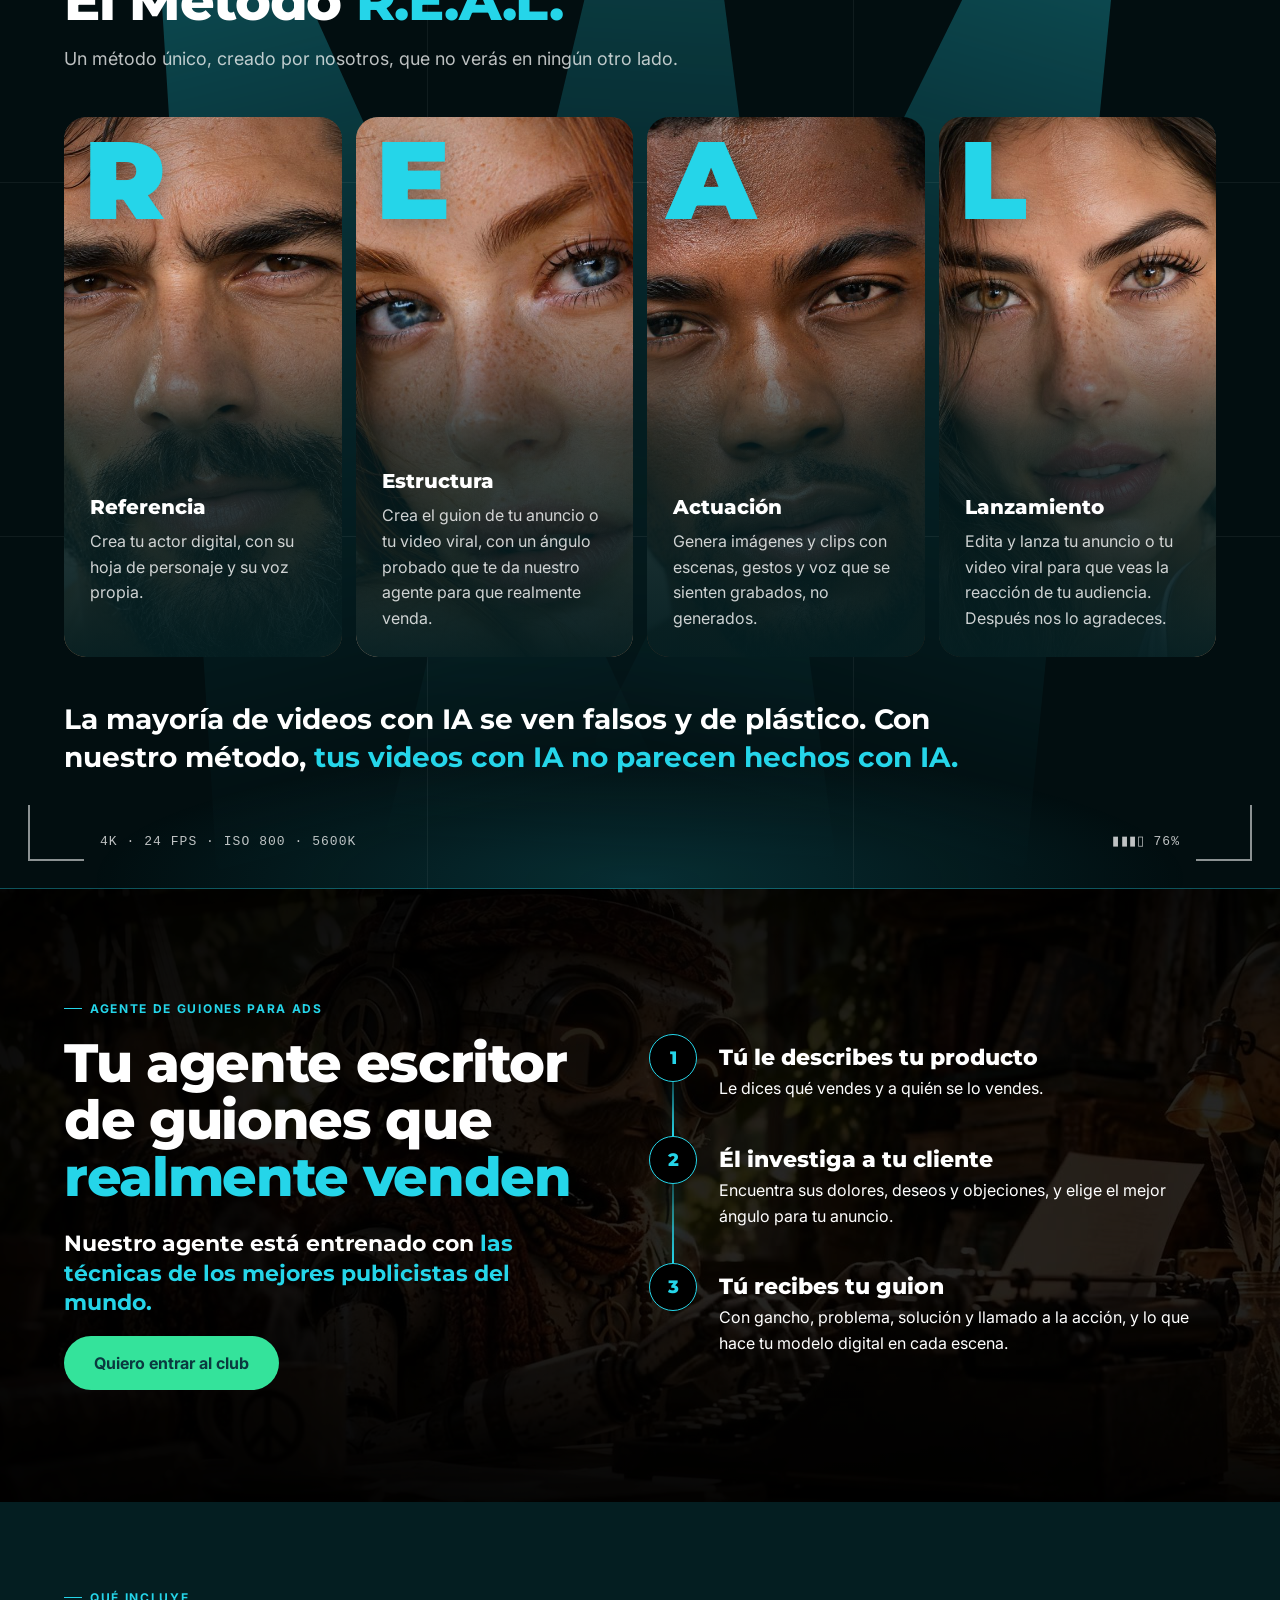
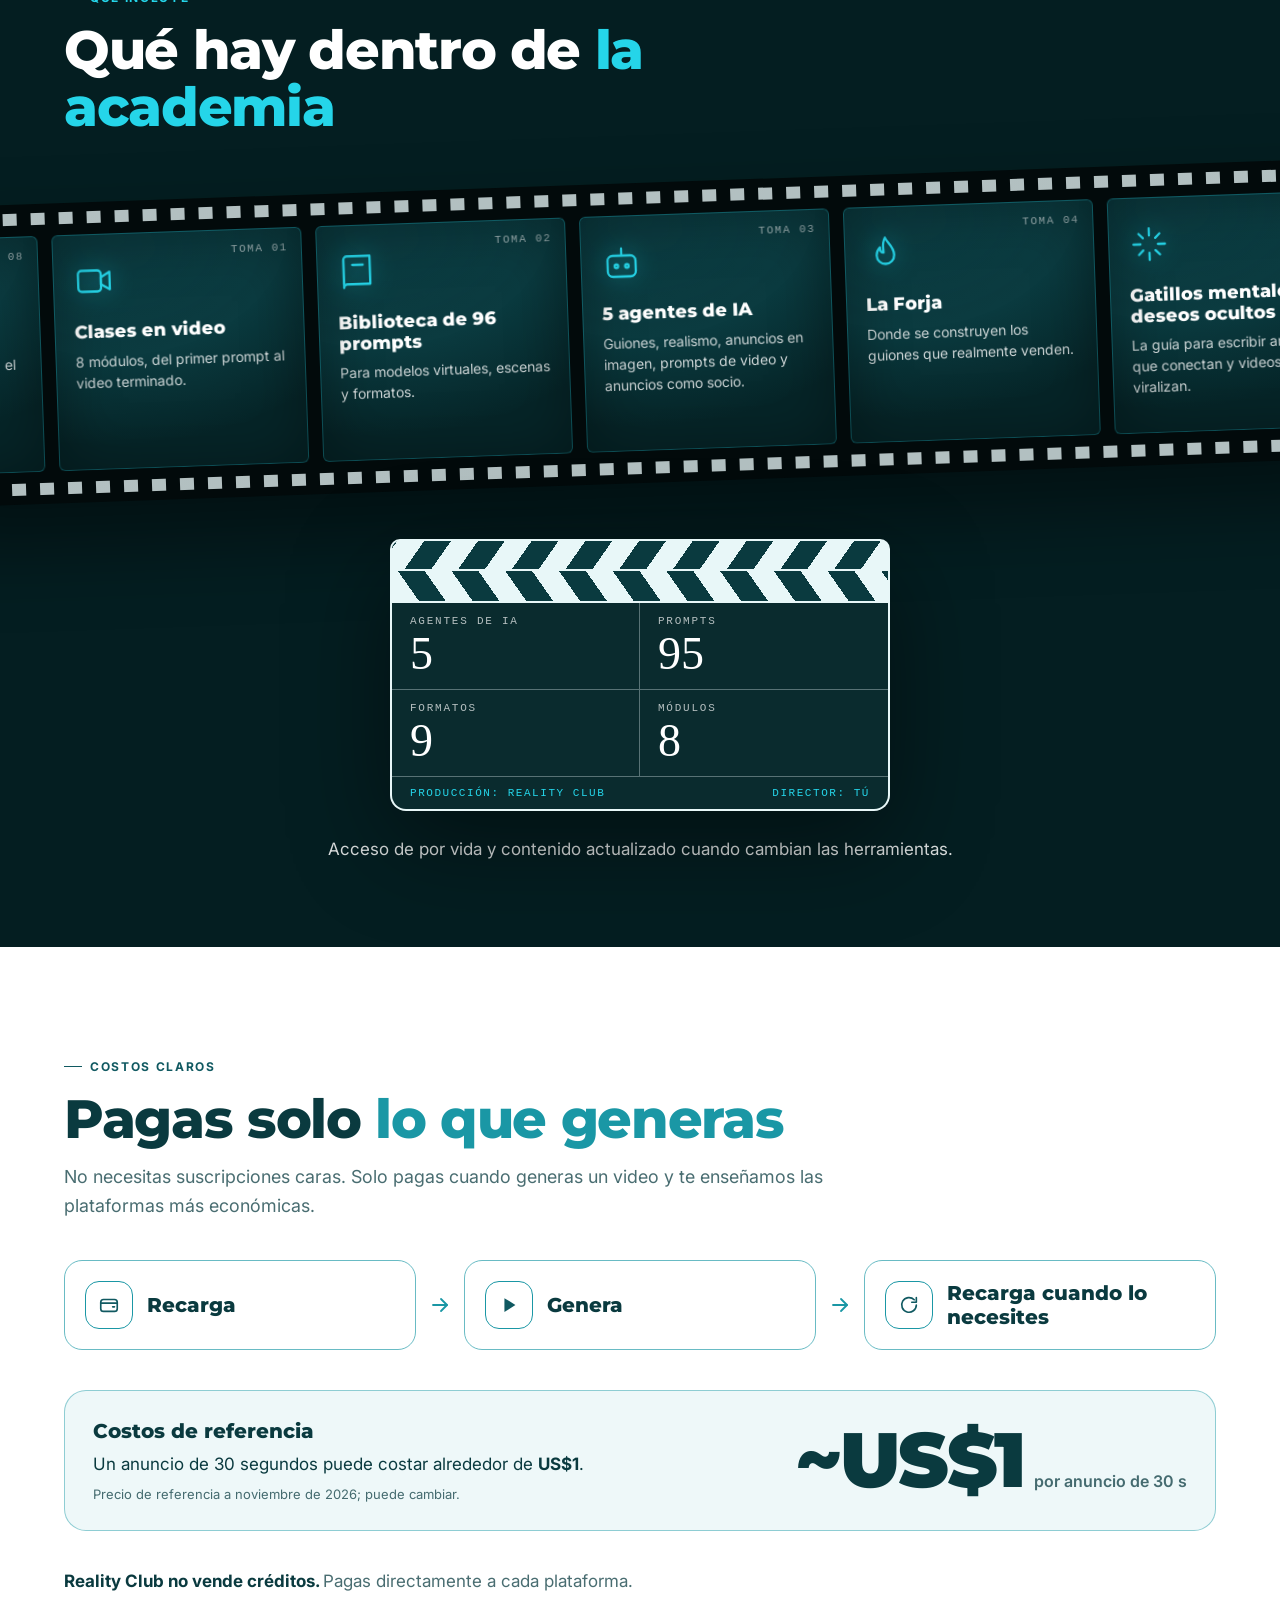
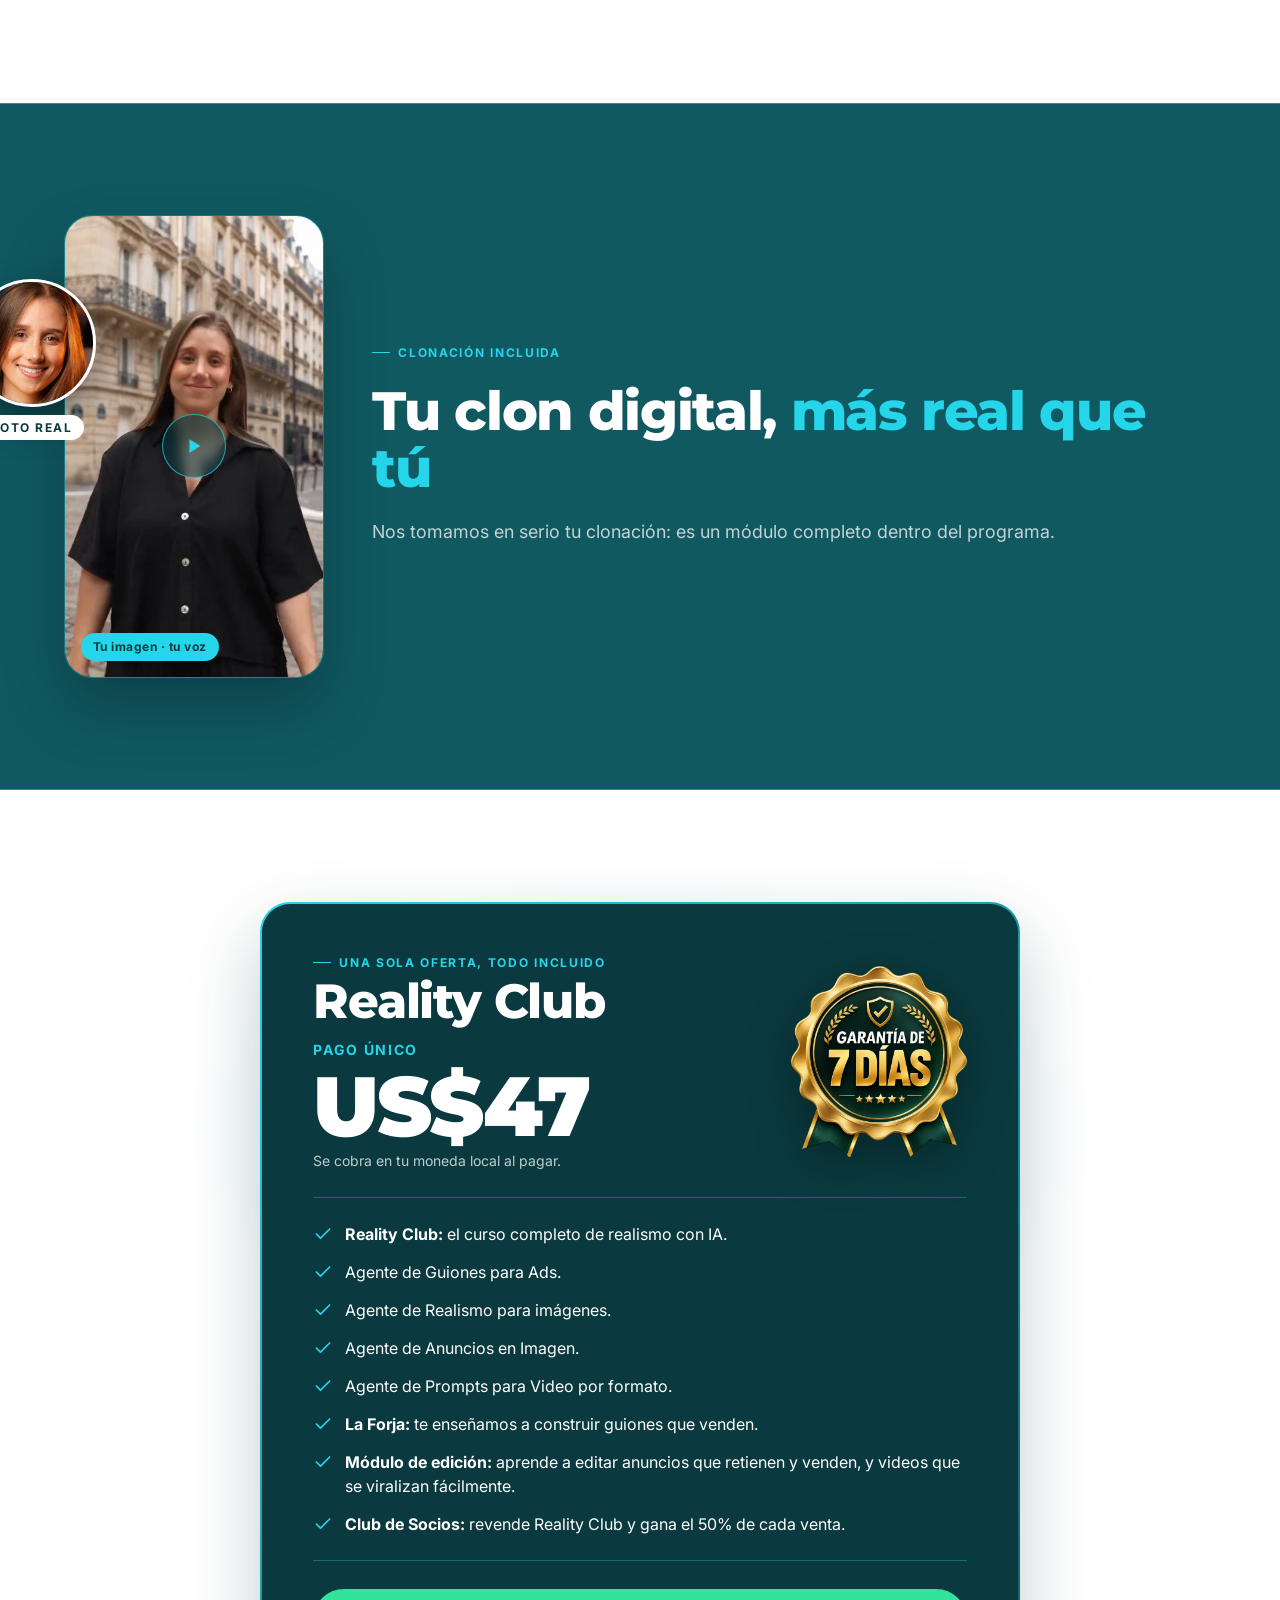
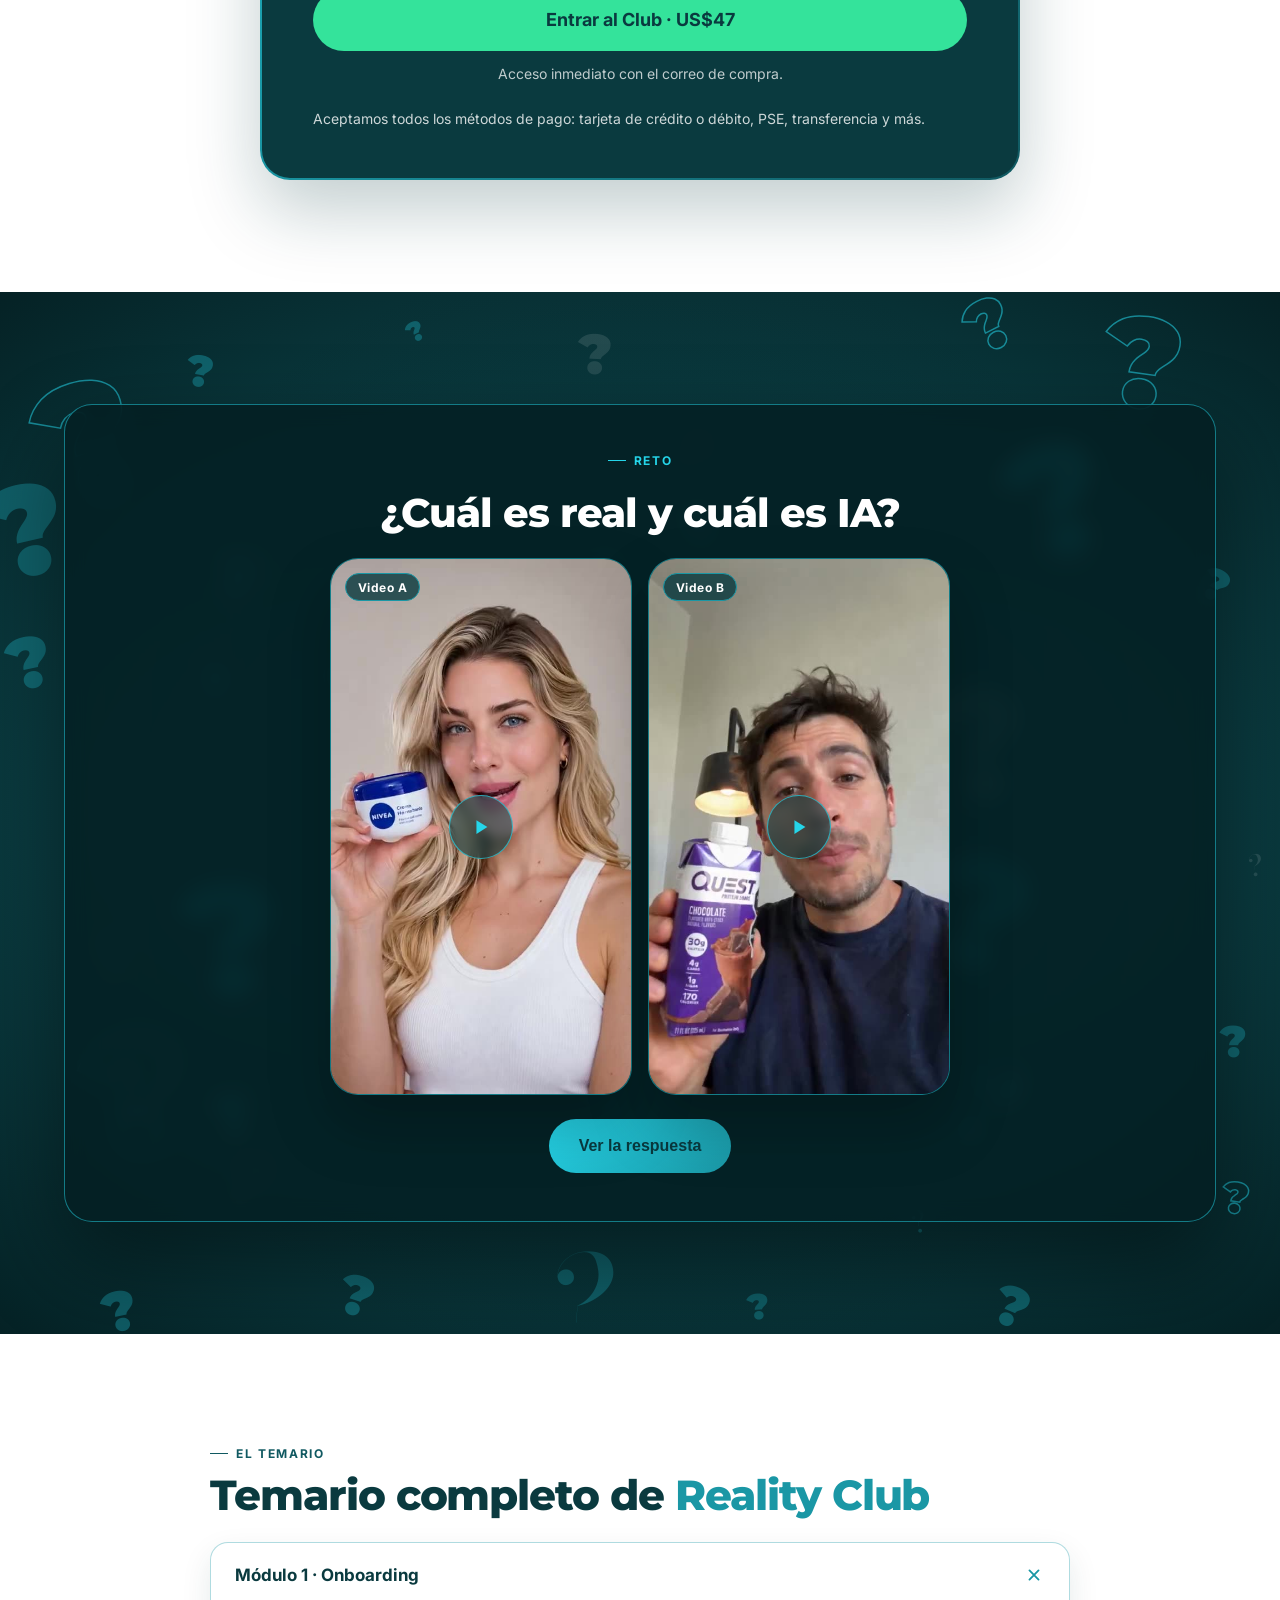
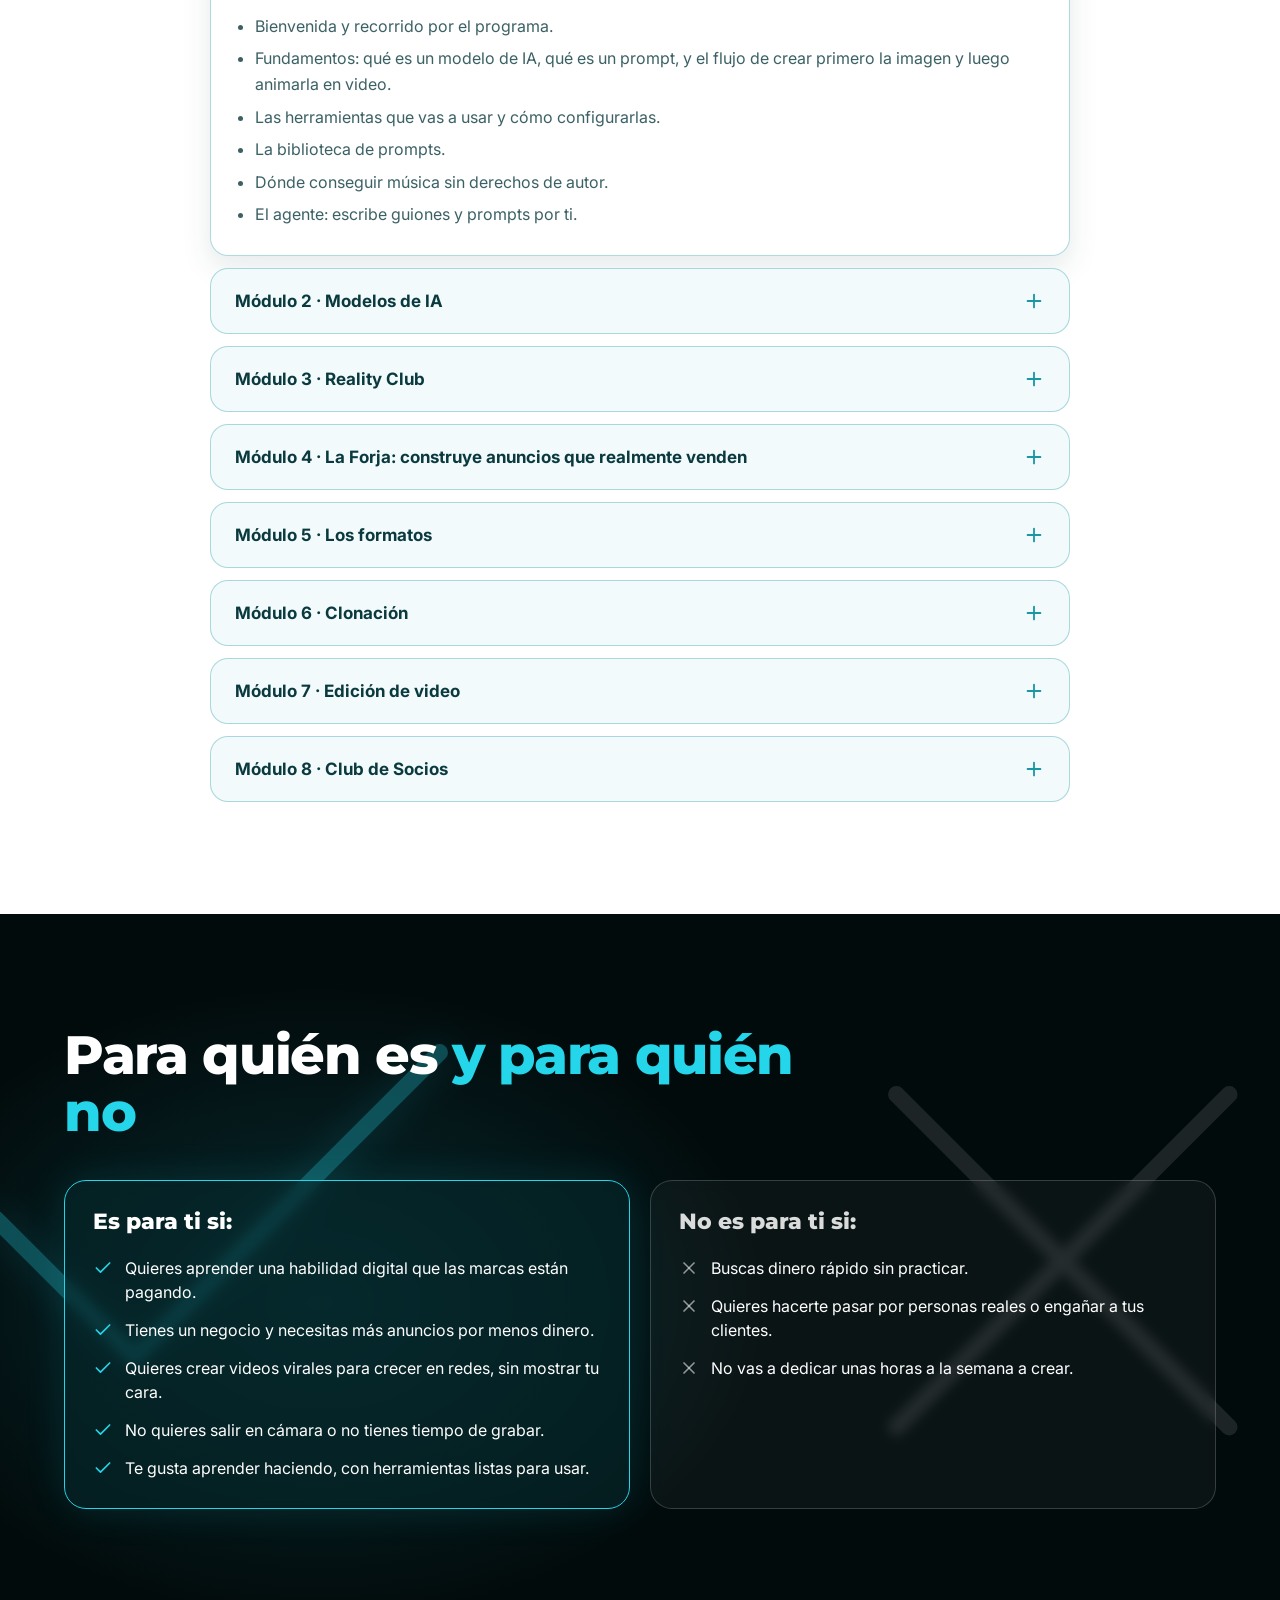
==== commit 555e47ba: "Biblioteca de prompts: Moda Editorial en imagen y en video (96 prompts) Co-Authored-By: Claude Opus " ====
--- a/public/index.html
+++ b/public/index.html
@@ -482,7 +482,7 @@
         <li class="frame">
           <span class="frame-take">TOMA 02</span>
           <span class="frame-icon"><svg width="56" height="56" viewBox="0 0 24 24" fill="none" stroke="currentColor" stroke-width="1.3" stroke-linecap="round" stroke-linejoin="round" aria-hidden="true"><path d="M4 5a2 2 0 0 1 2-2h13v16H6a2 2 0 0 0-2 2z"></path><path d="M4 19V5"></path><path d="M9 8h6"></path></svg></span>
-          <h3 class="frame-title">Biblioteca de 90 prompts</h3>
+          <h3 class="frame-title">Biblioteca de 96 prompts</h3>
           <p class="frame-text">Para modelos virtuales, escenas y formatos.</p>
         </li>
         <li class="frame">
@@ -530,7 +530,7 @@
         <li class="frame" aria-hidden="true">
           <span class="frame-take">TOMA 02</span>
           <span class="frame-icon"><svg width="56" height="56" viewBox="0 0 24 24" fill="none" stroke="currentColor" stroke-width="1.3" stroke-linecap="round" stroke-linejoin="round" aria-hidden="true"><path d="M4 5a2 2 0 0 1 2-2h13v16H6a2 2 0 0 0-2 2z"></path><path d="M4 19V5"></path><path d="M9 8h6"></path></svg></span>
-          <h3 class="frame-title">Biblioteca de 90 prompts</h3>
+          <h3 class="frame-title">Biblioteca de 96 prompts</h3>
           <p class="frame-text">Para modelos virtuales, escenas y formatos.</p>
         </li>
         <li class="frame" aria-hidden="true">
@@ -580,7 +580,7 @@
       <div class="clap-bar" aria-hidden="true"></div>
       <div class="clap-body">
         <div class="clap-cell"><span class="clap-label">Agentes de IA</span><span class="clap-num"><span data-count="5">0</span></span></div>
-        <div class="clap-cell"><span class="clap-label">Prompts</span><span class="clap-num"><span data-count="90">0</span></span></div>
+        <div class="clap-cell"><span class="clap-label">Prompts</span><span class="clap-num"><span data-count="96">0</span></span></div>
         <div class="clap-cell"><span class="clap-label">Formatos</span><span class="clap-num"><span data-count="9">0</span></span></div>
         <div class="clap-cell"><span class="clap-label">Módulos</span><span class="clap-num"><span data-count="8">0</span></span></div>
         <div class="clap-foot"><span>Producción: Reality Club</span><span>Director: tú</span></div>
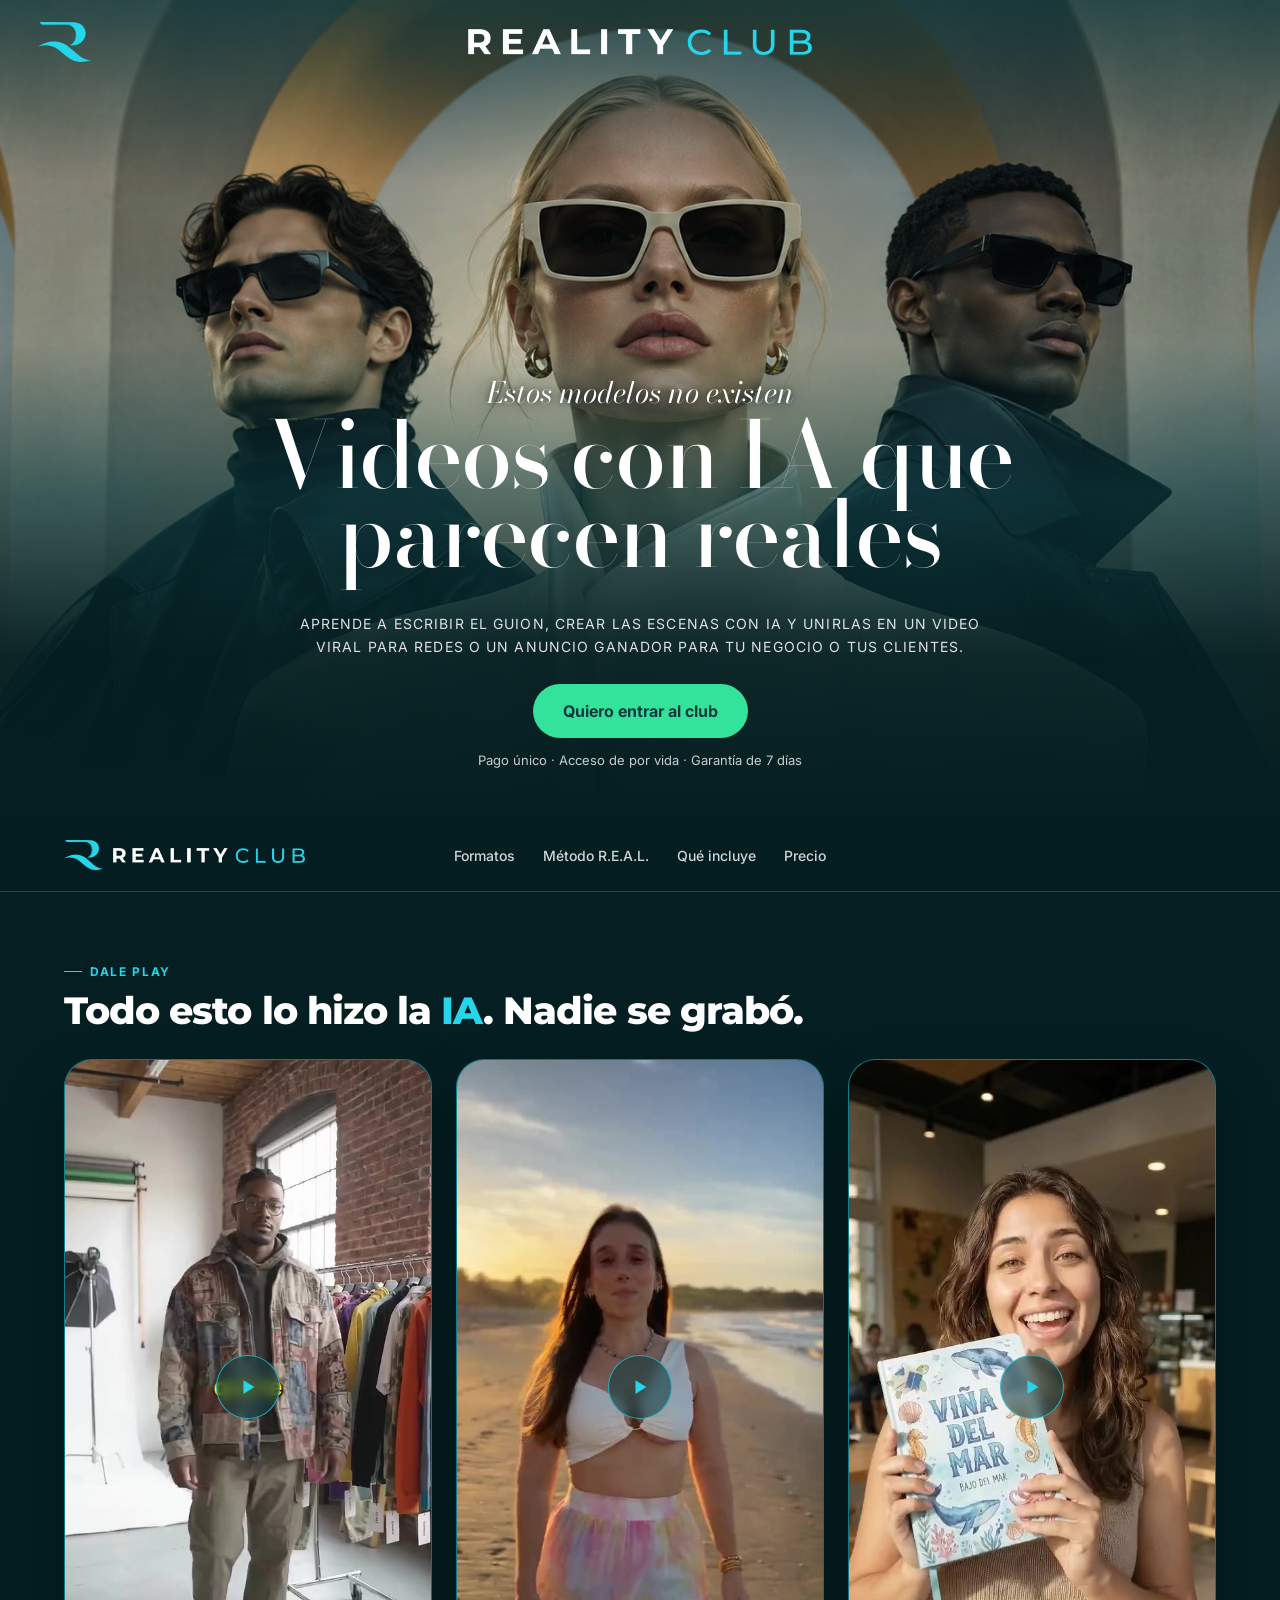
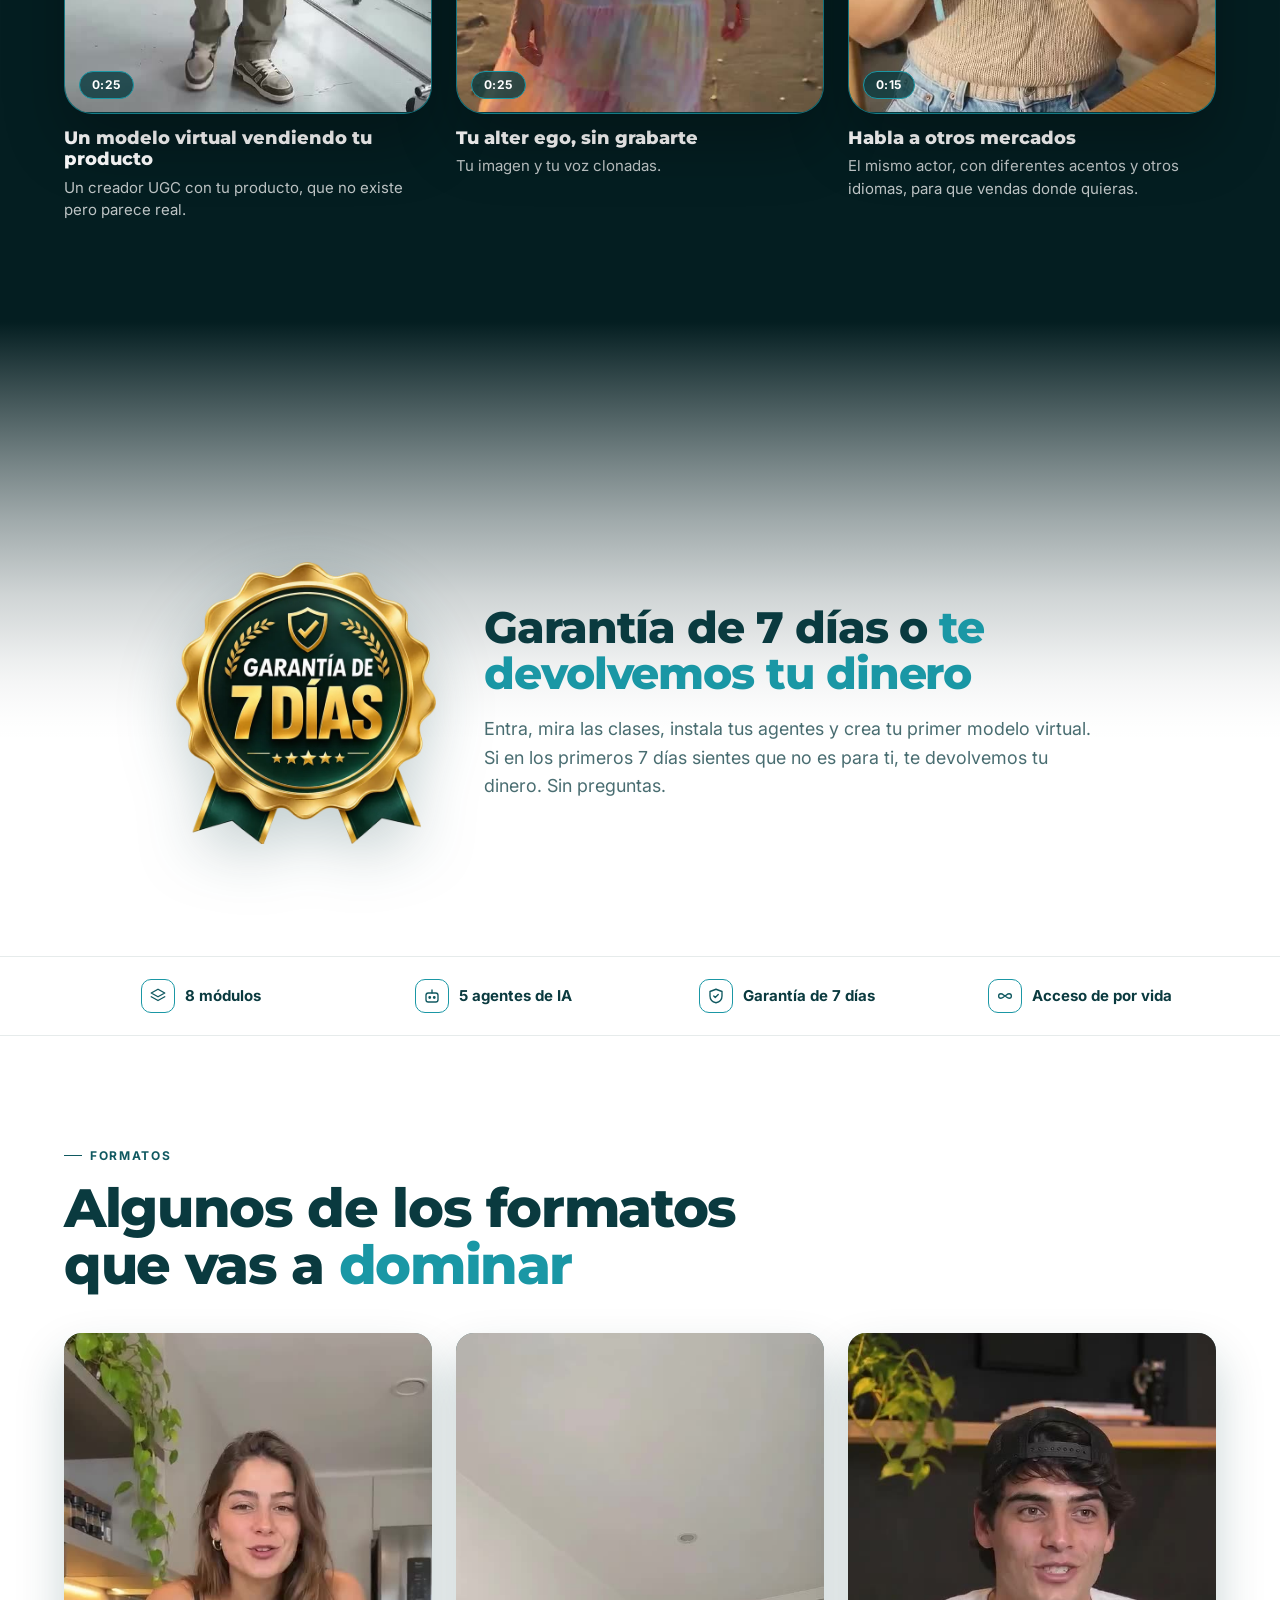
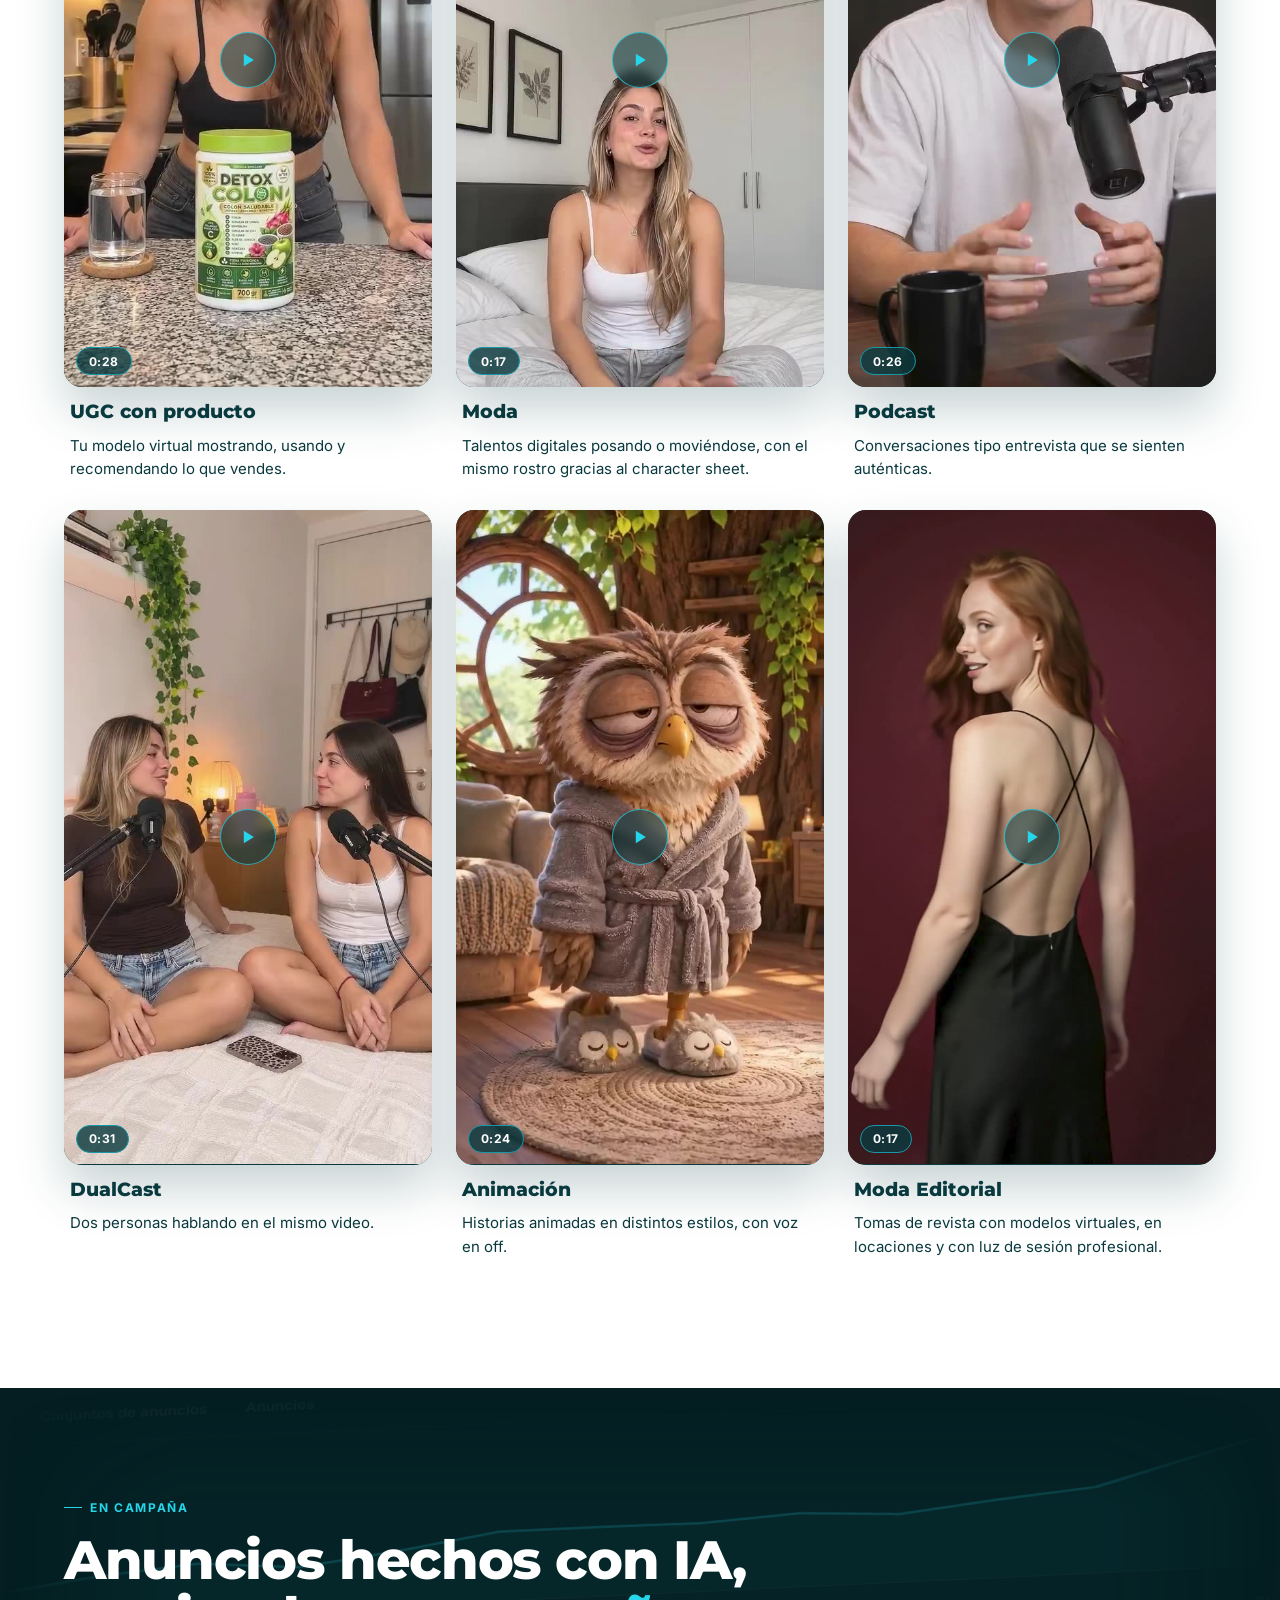
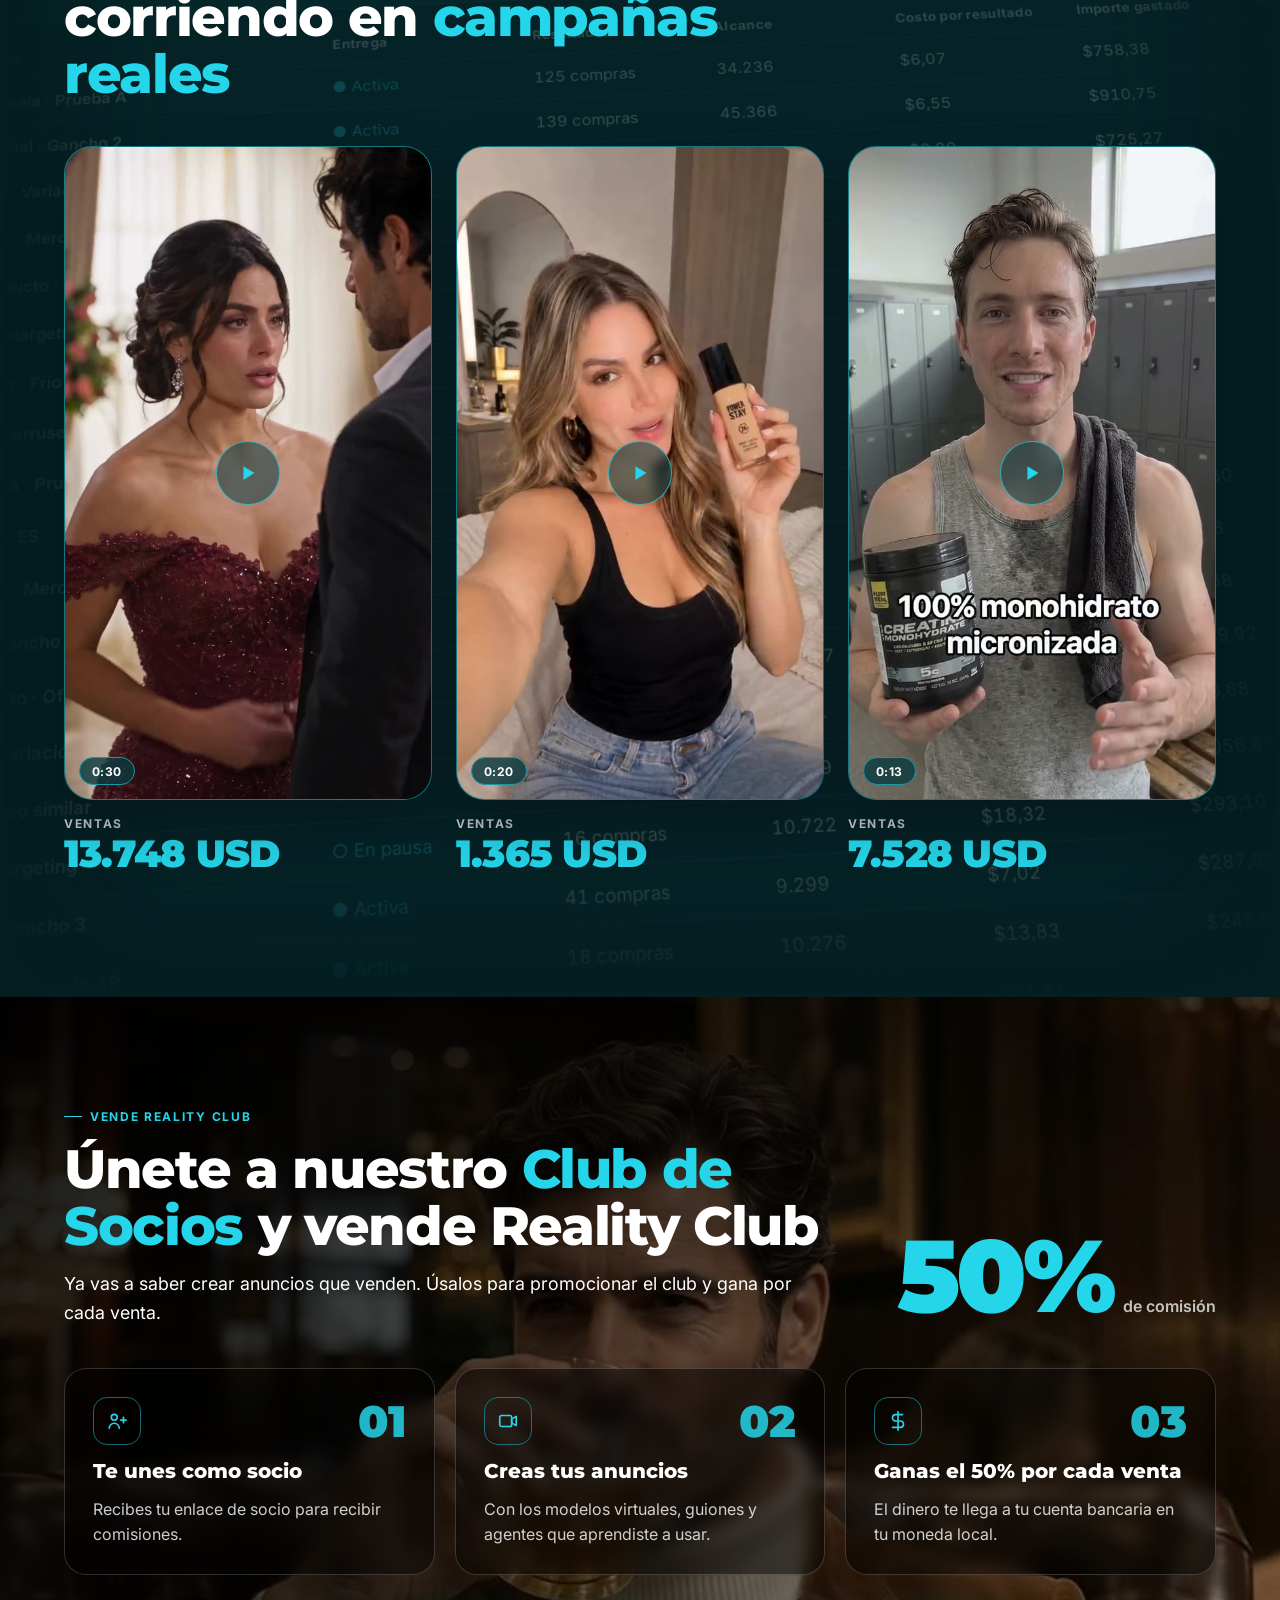
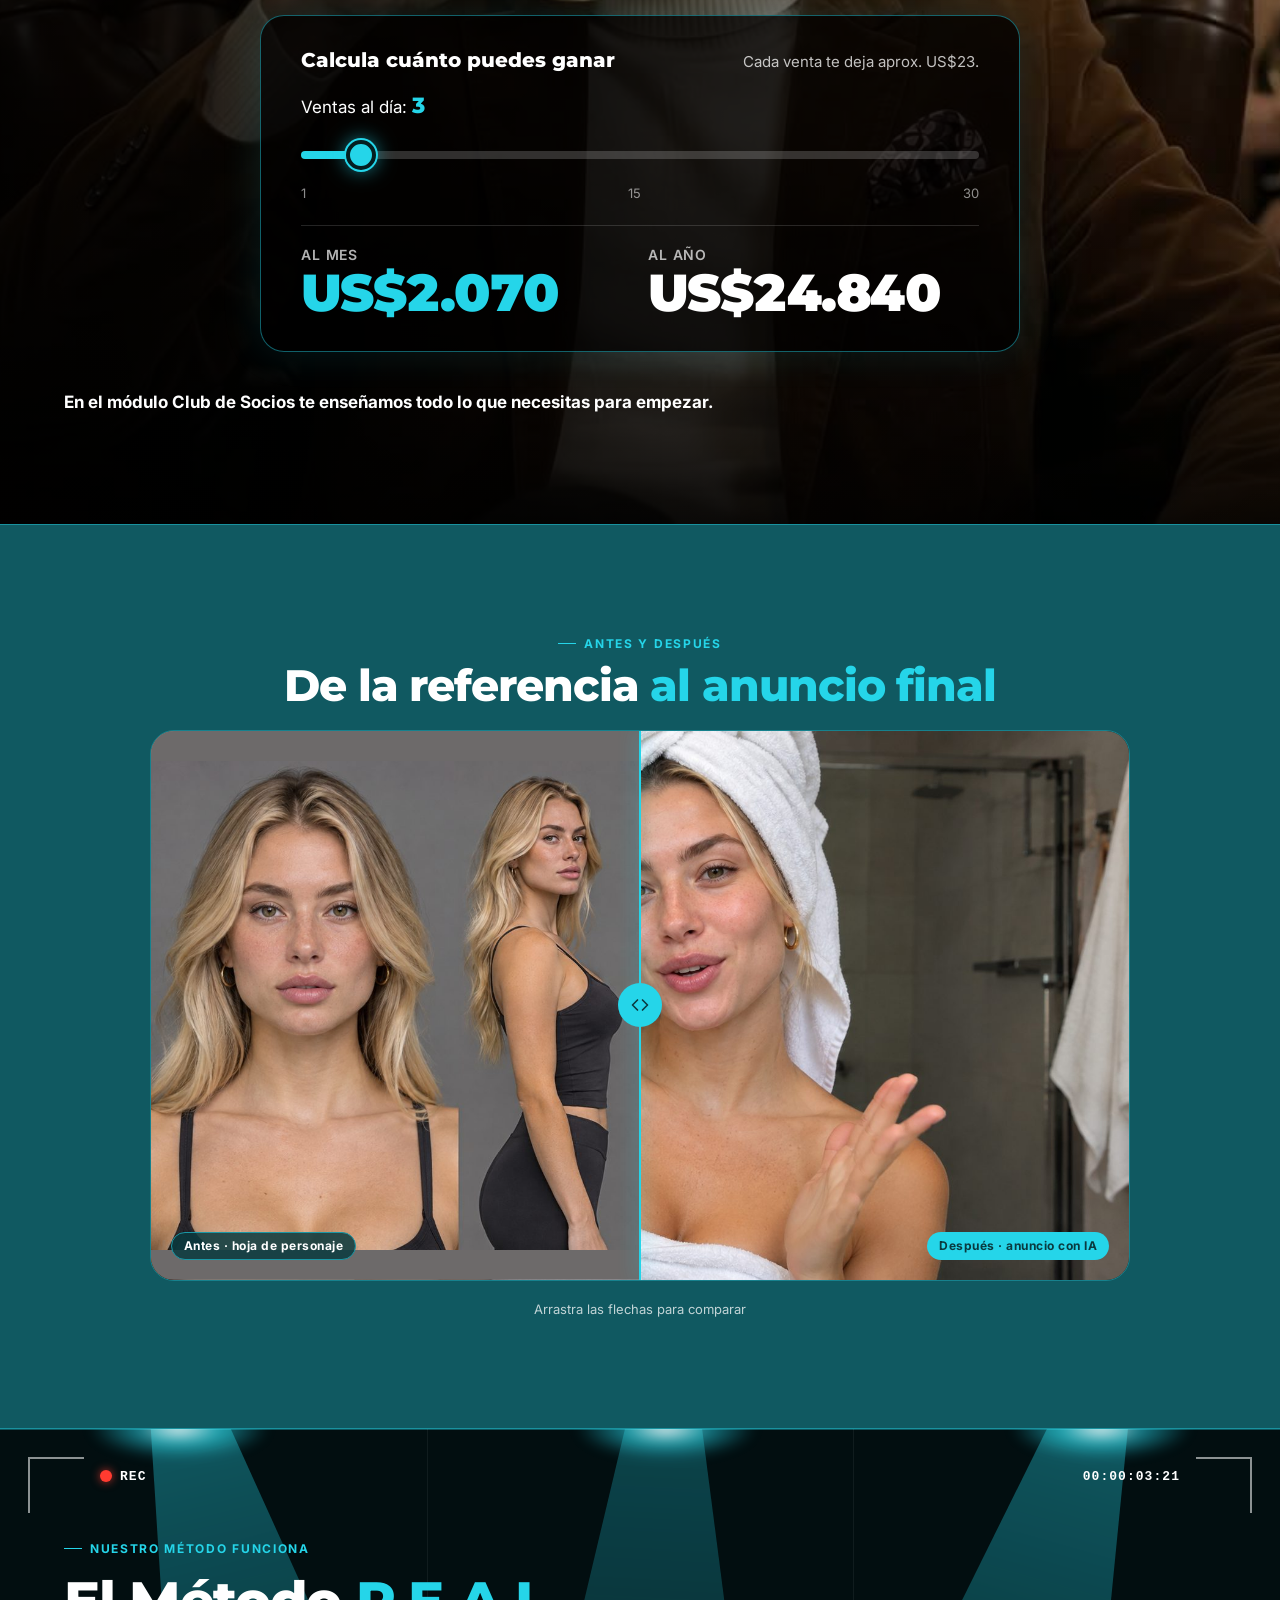
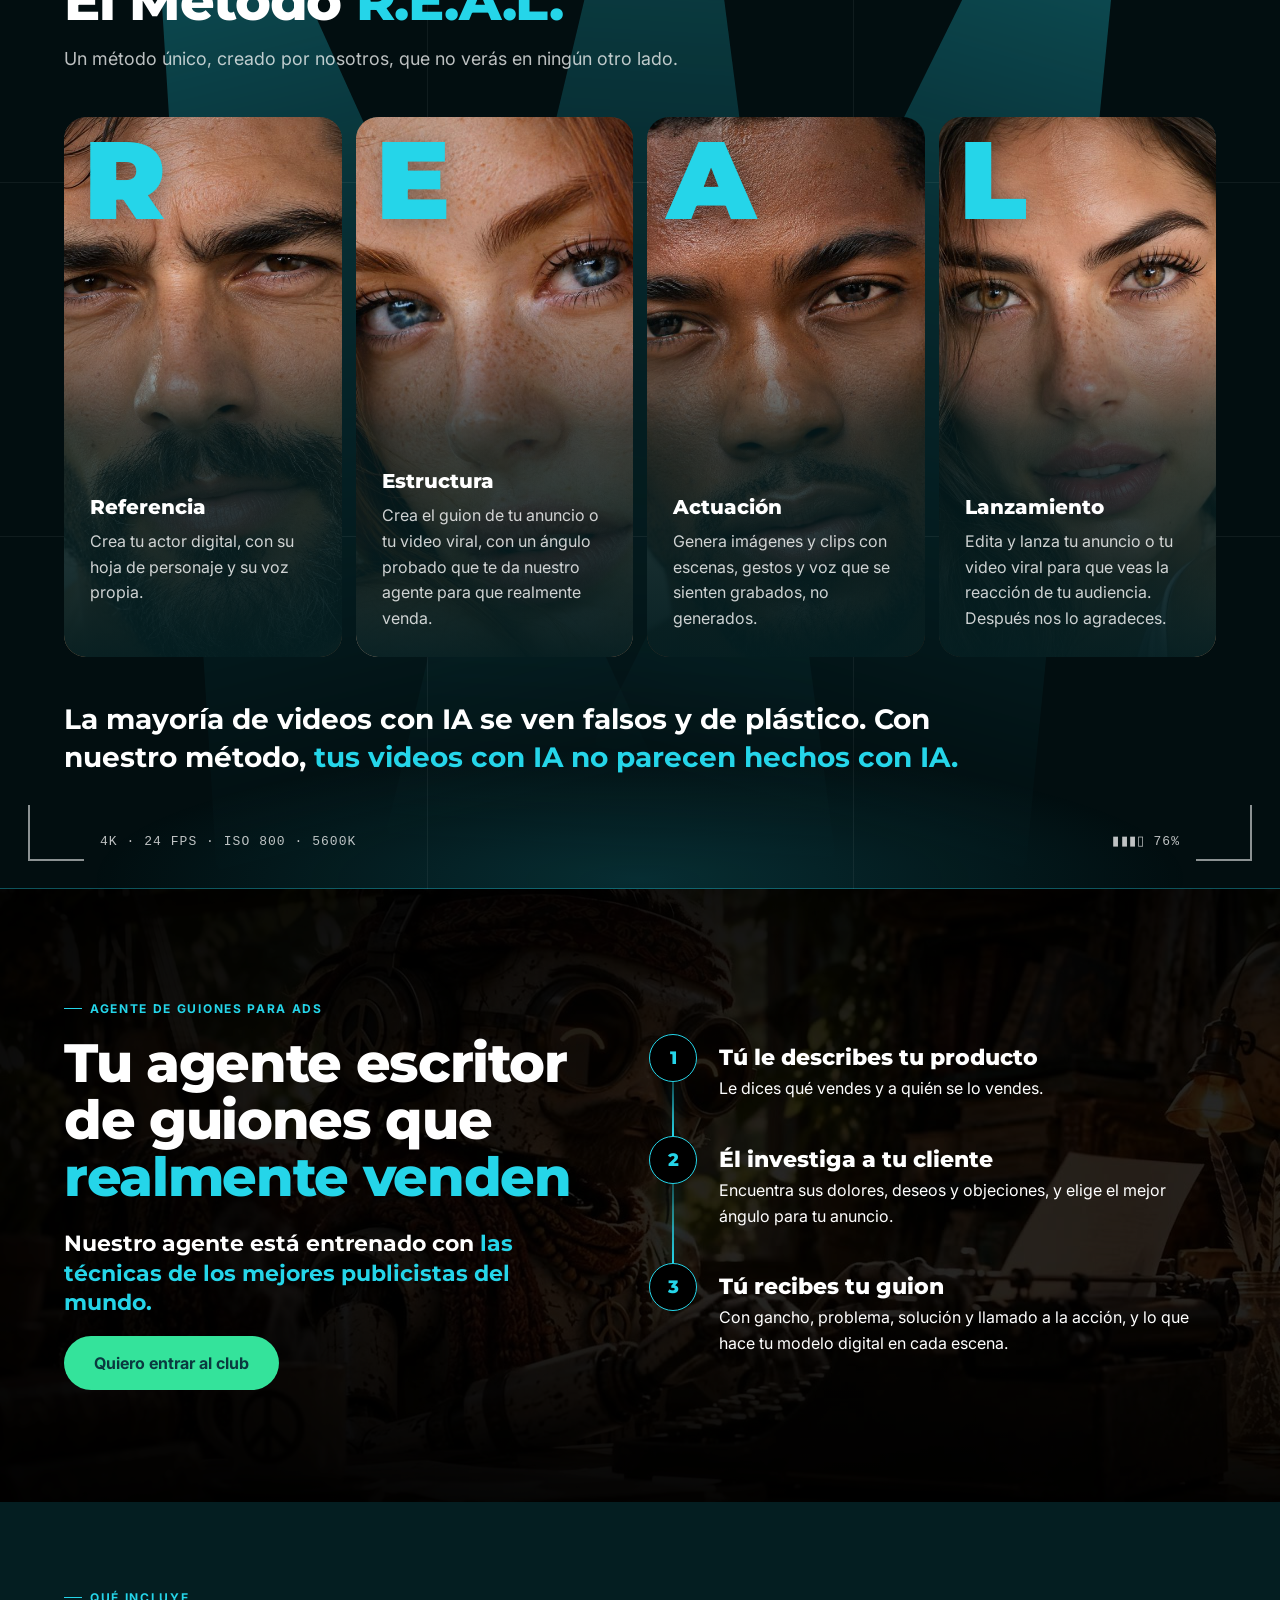
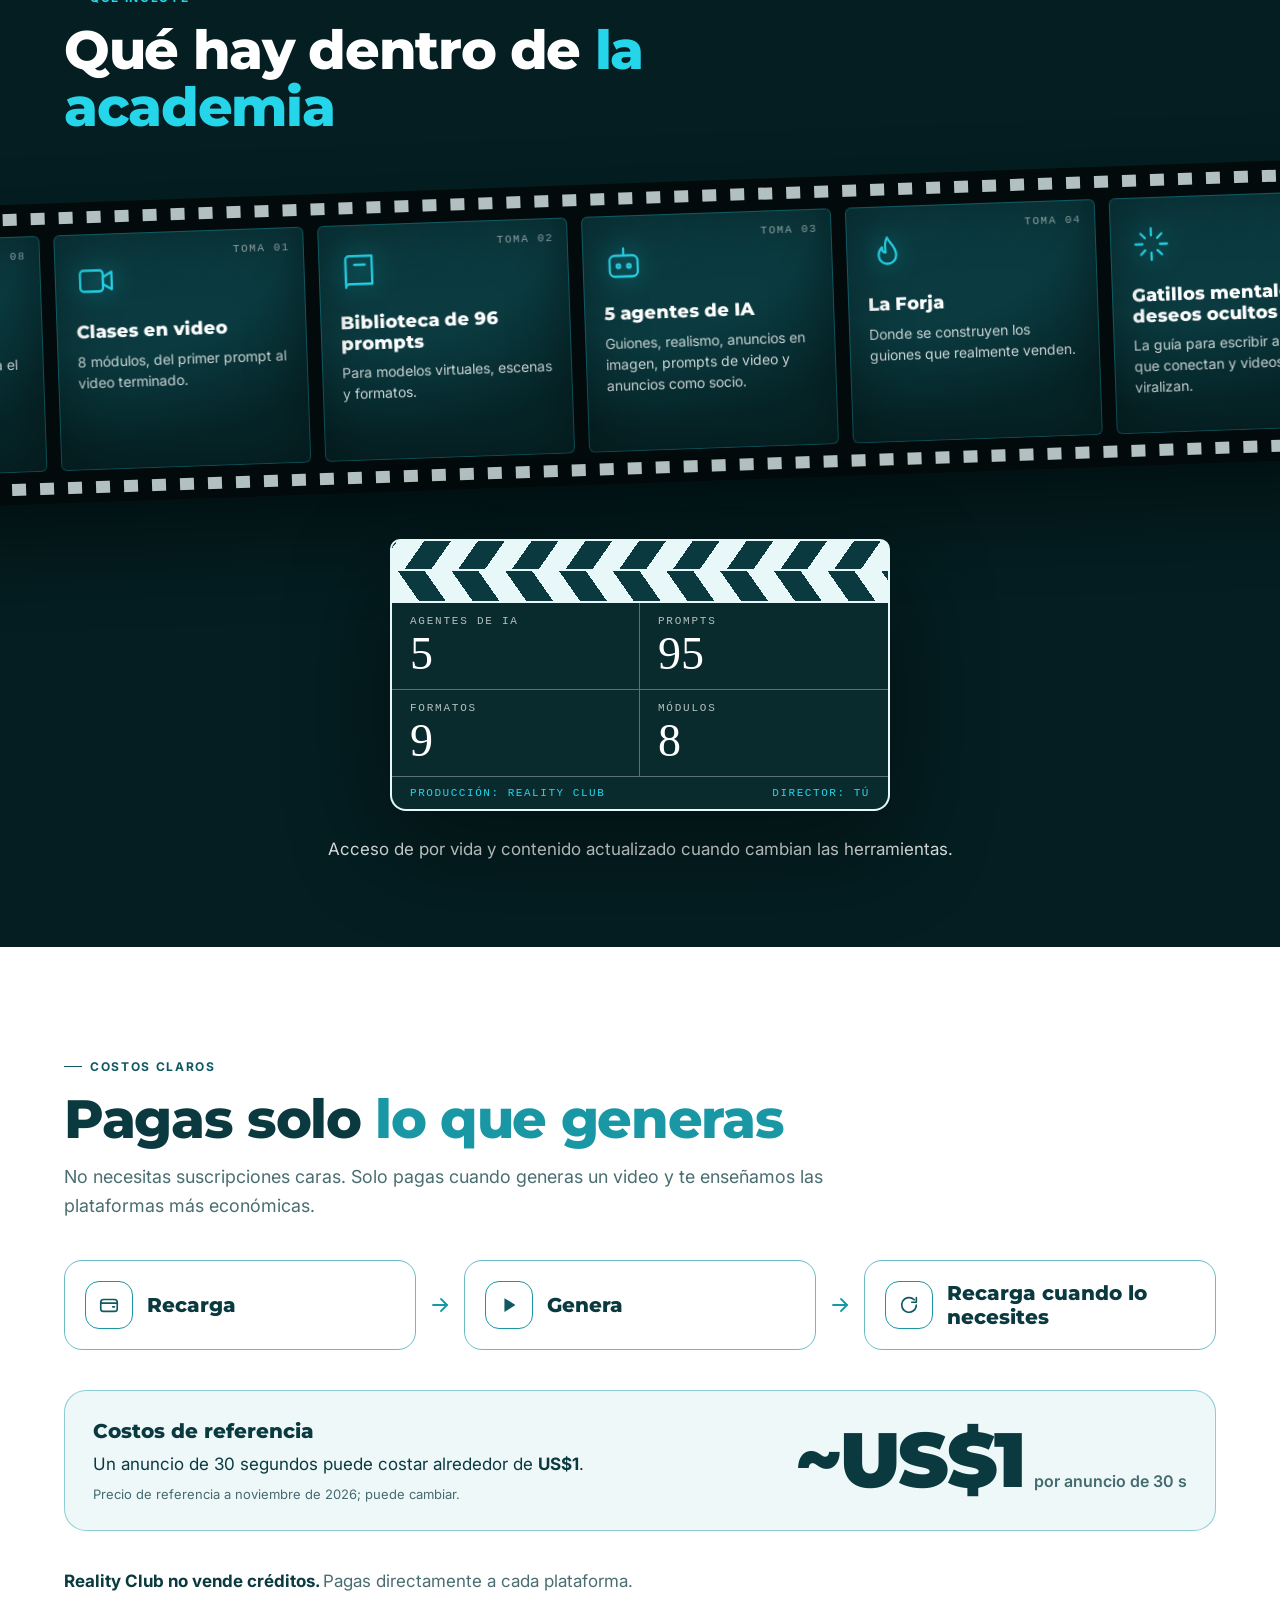
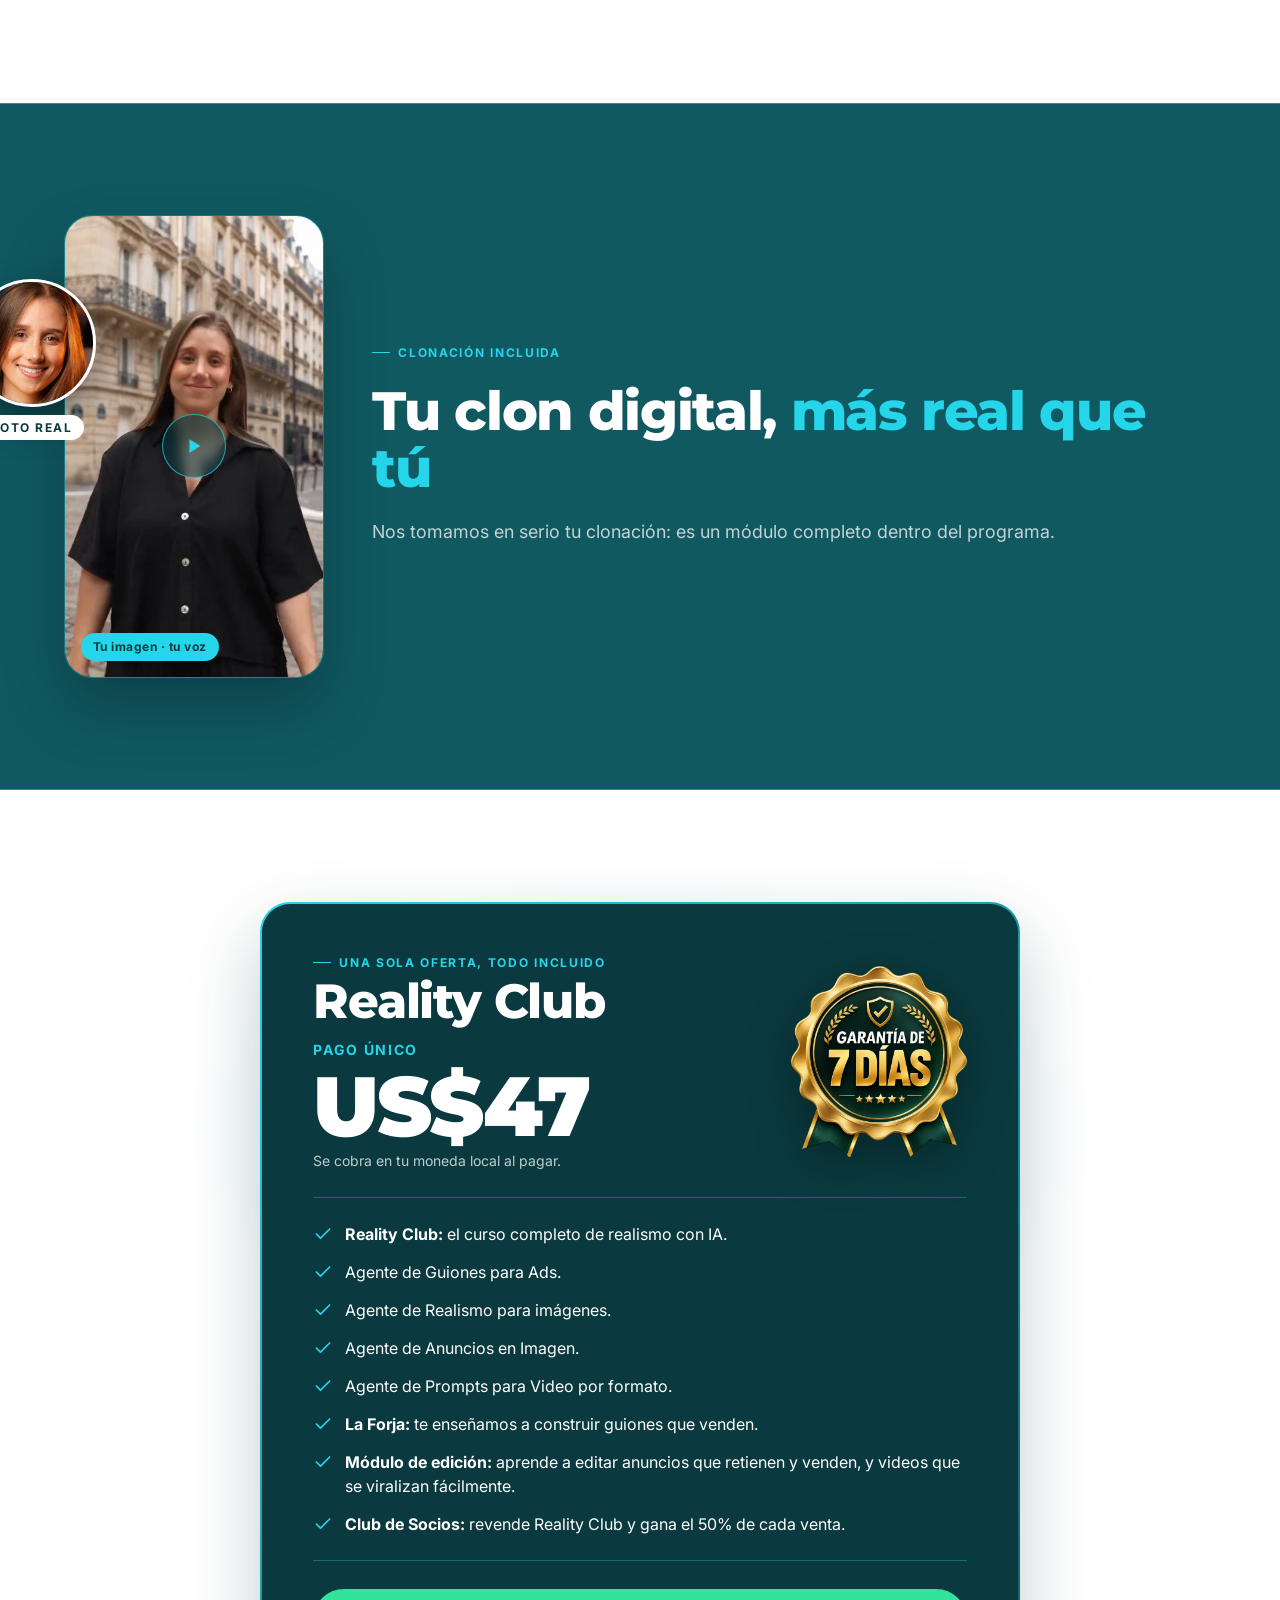
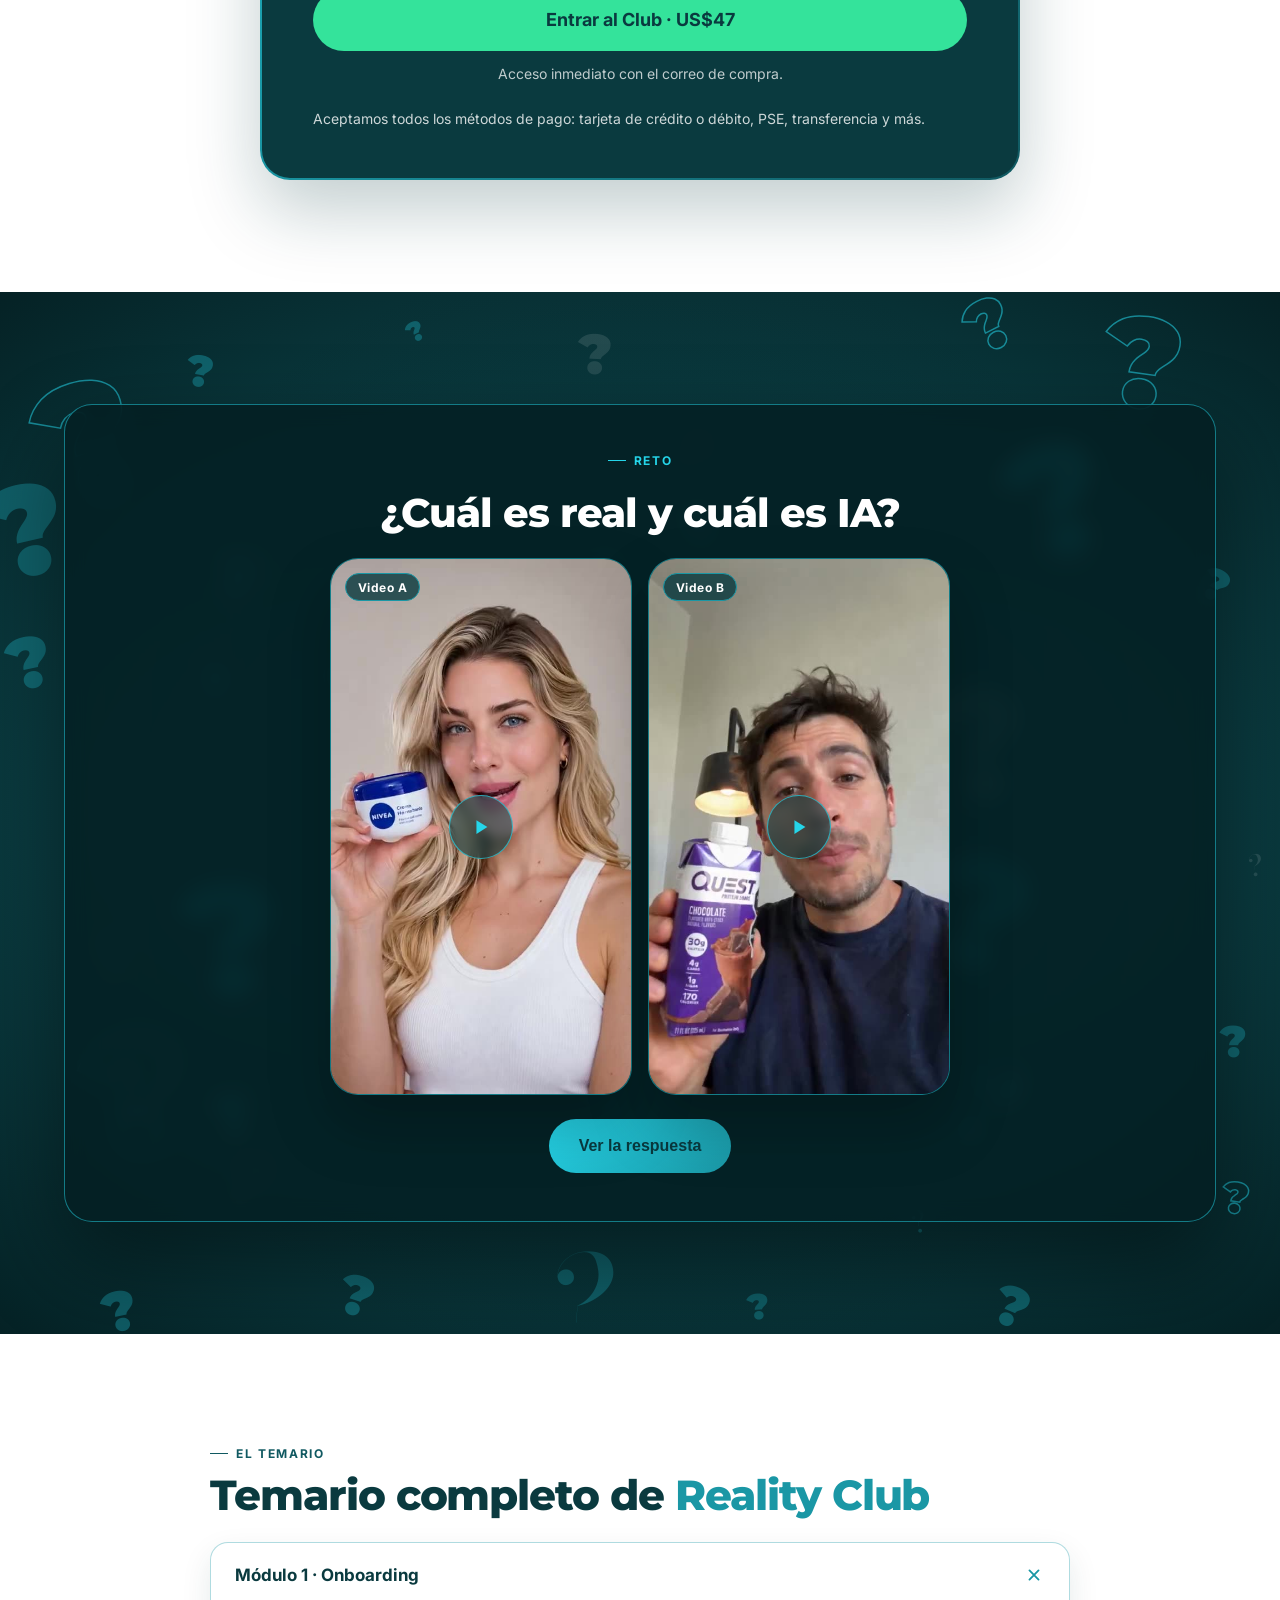
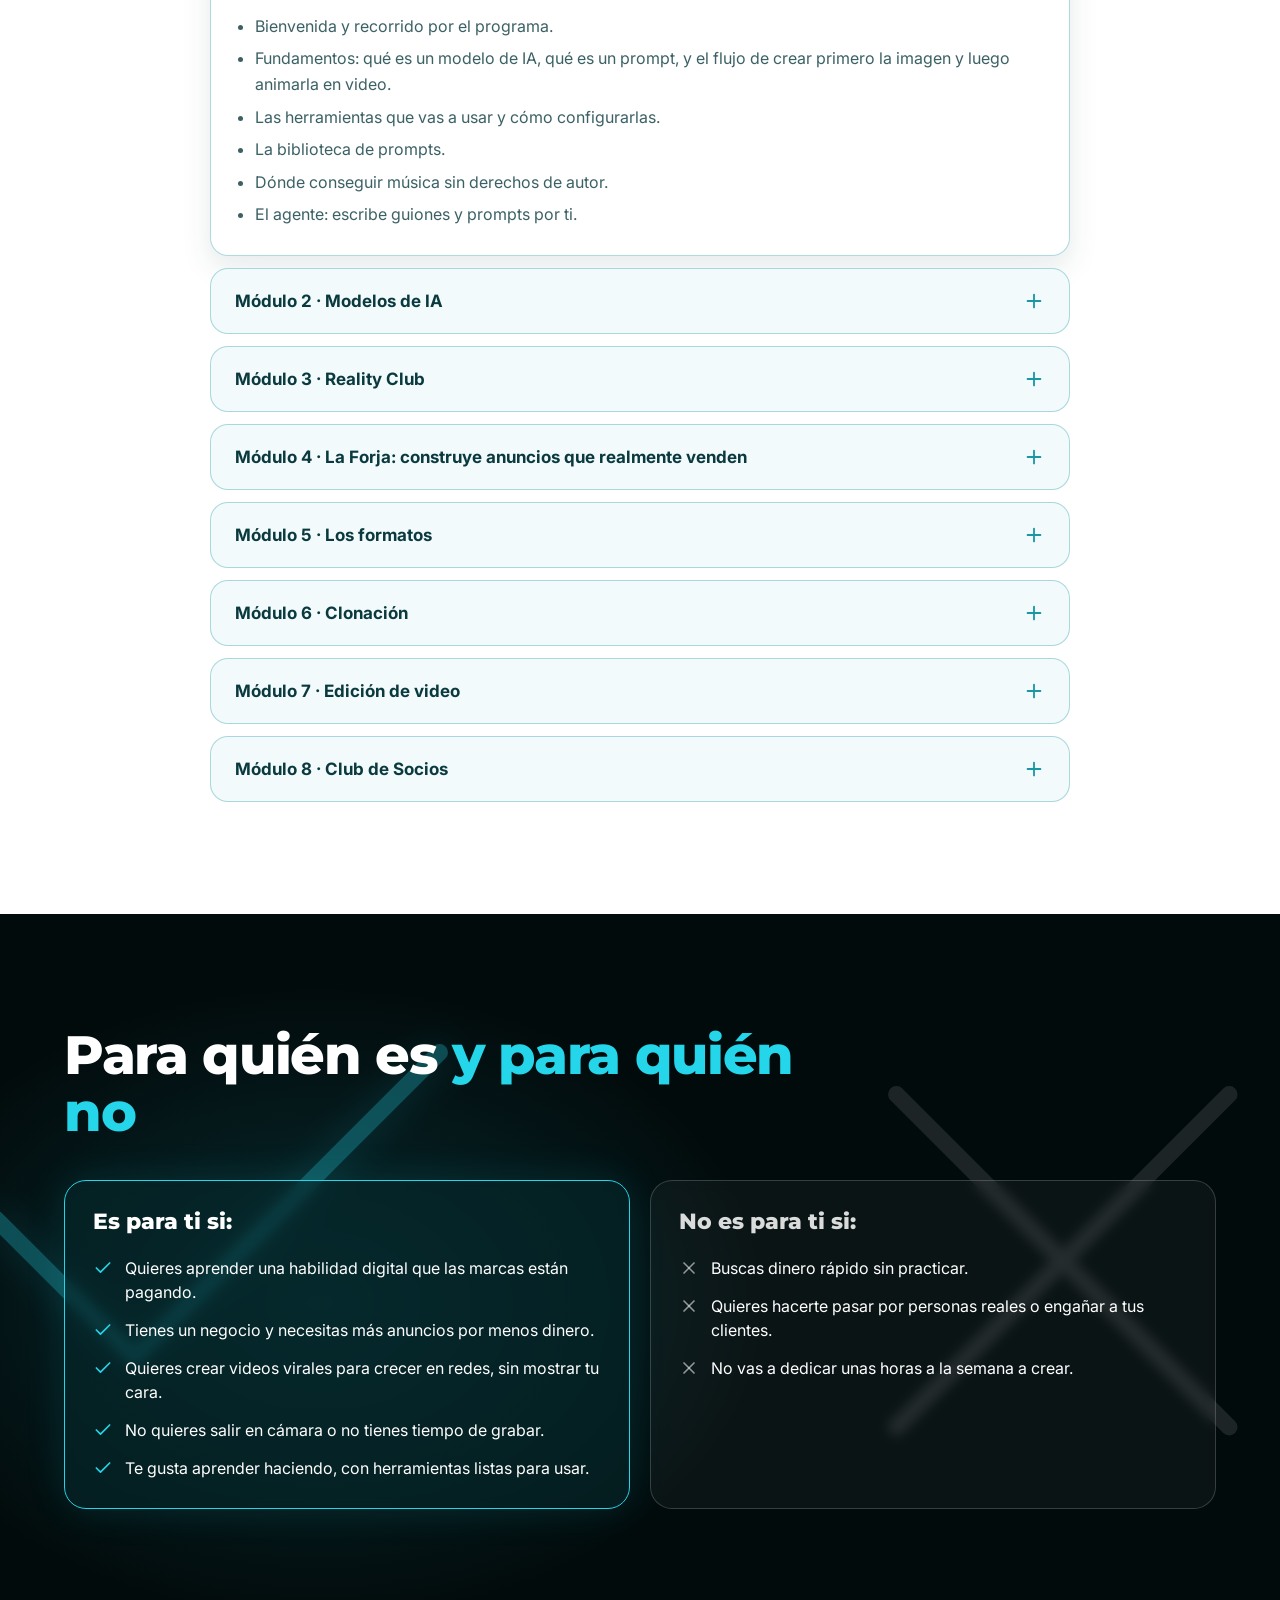
==== commit 3d4ce327: "Agrega el rastreo de ventas (cerebrocentro) a la página de ventas y al VSL, no a las de socios Co-Au" ====
--- a/public/index.html
+++ b/public/index.html
@@ -963,5 +963,6 @@
 </div>
 </div>
 <script src="js/main.js"></script>
+<script src="https://cerebrocentro.vercel.app/rastreo.js" defer></script>
 </body>
 </html>
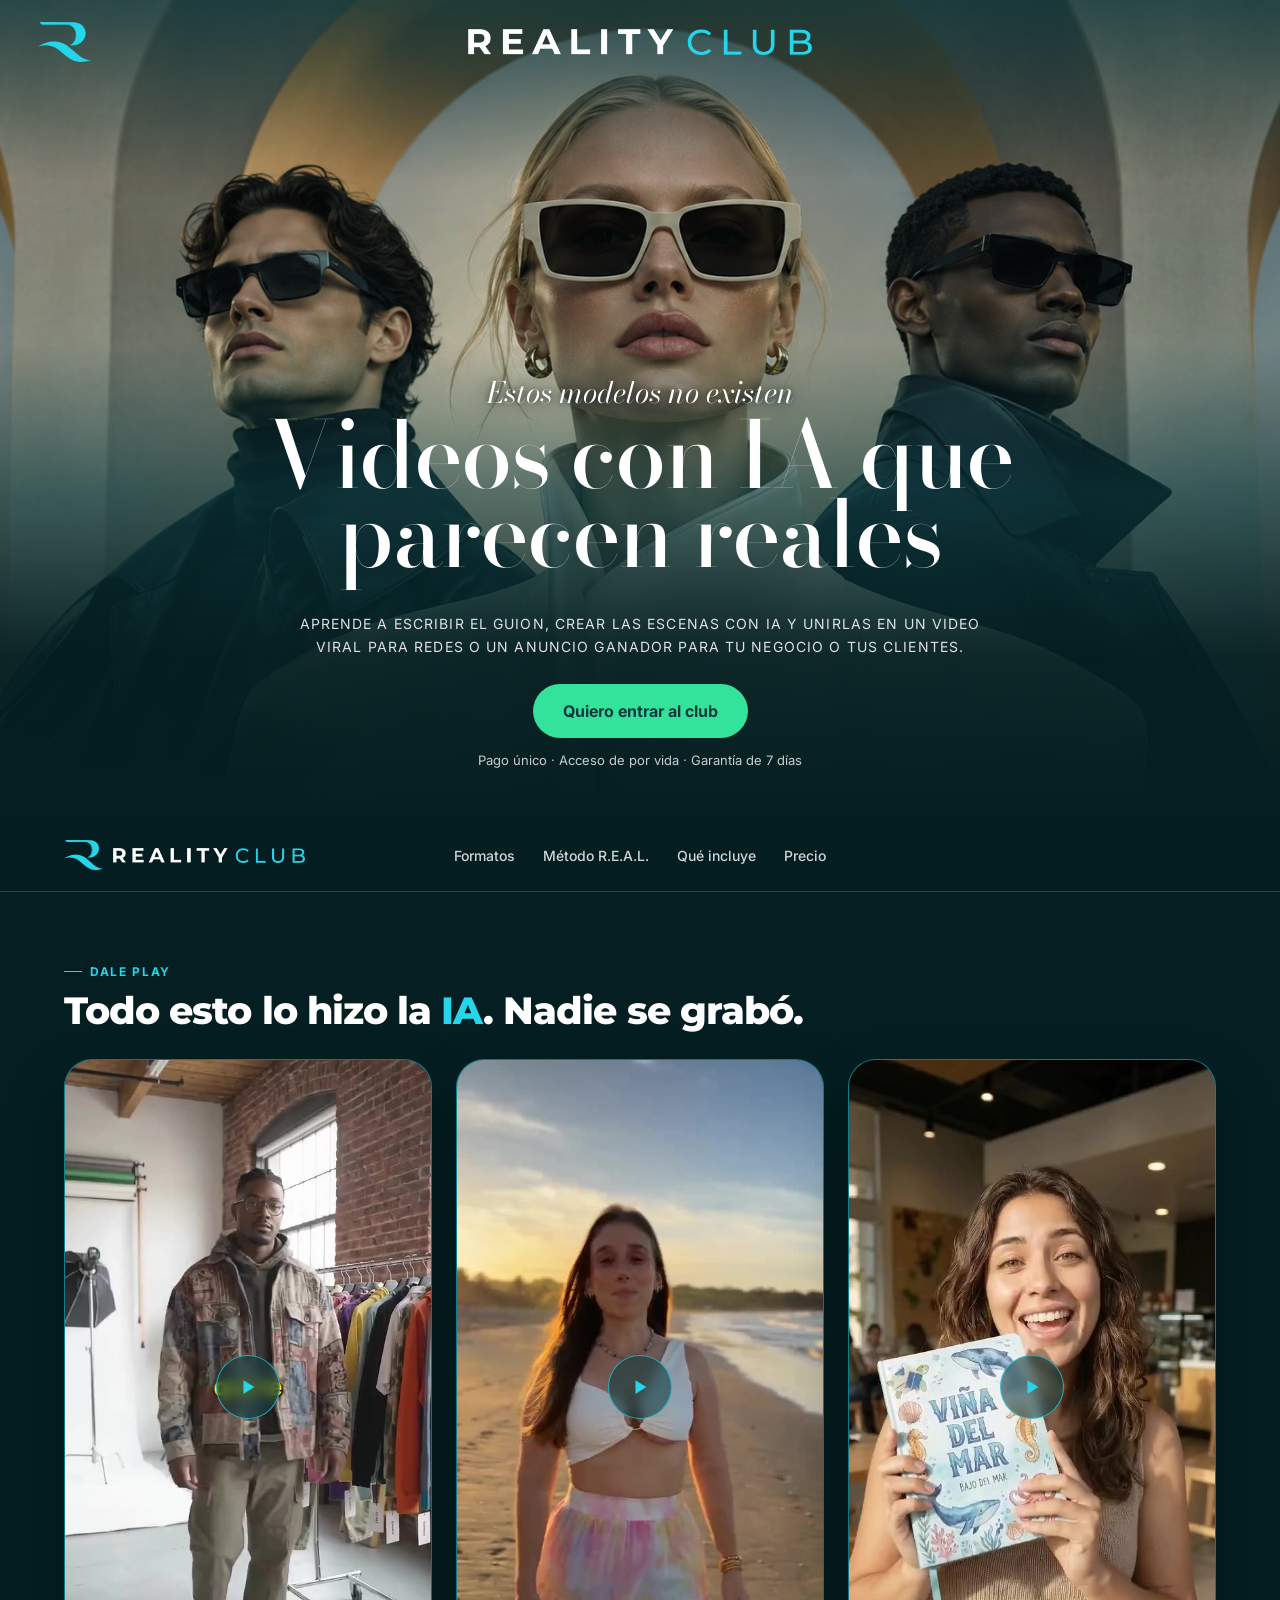
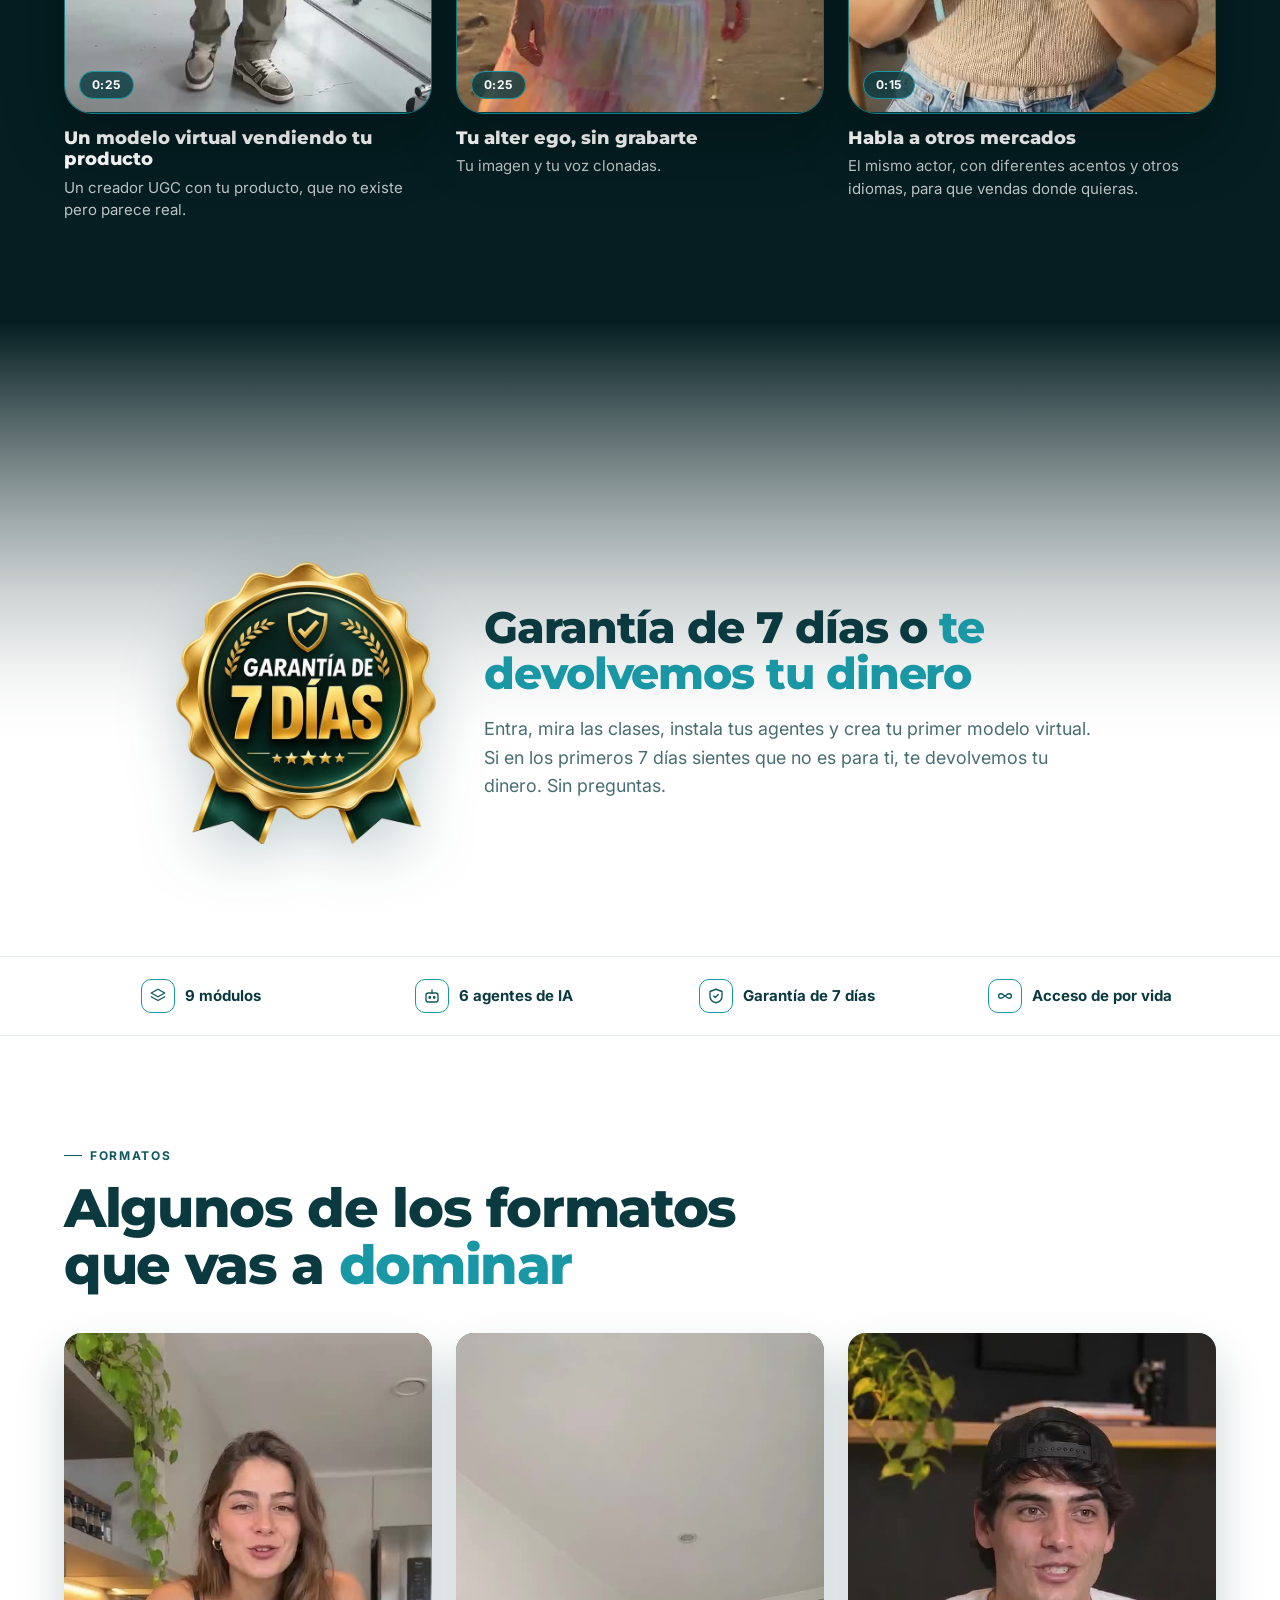
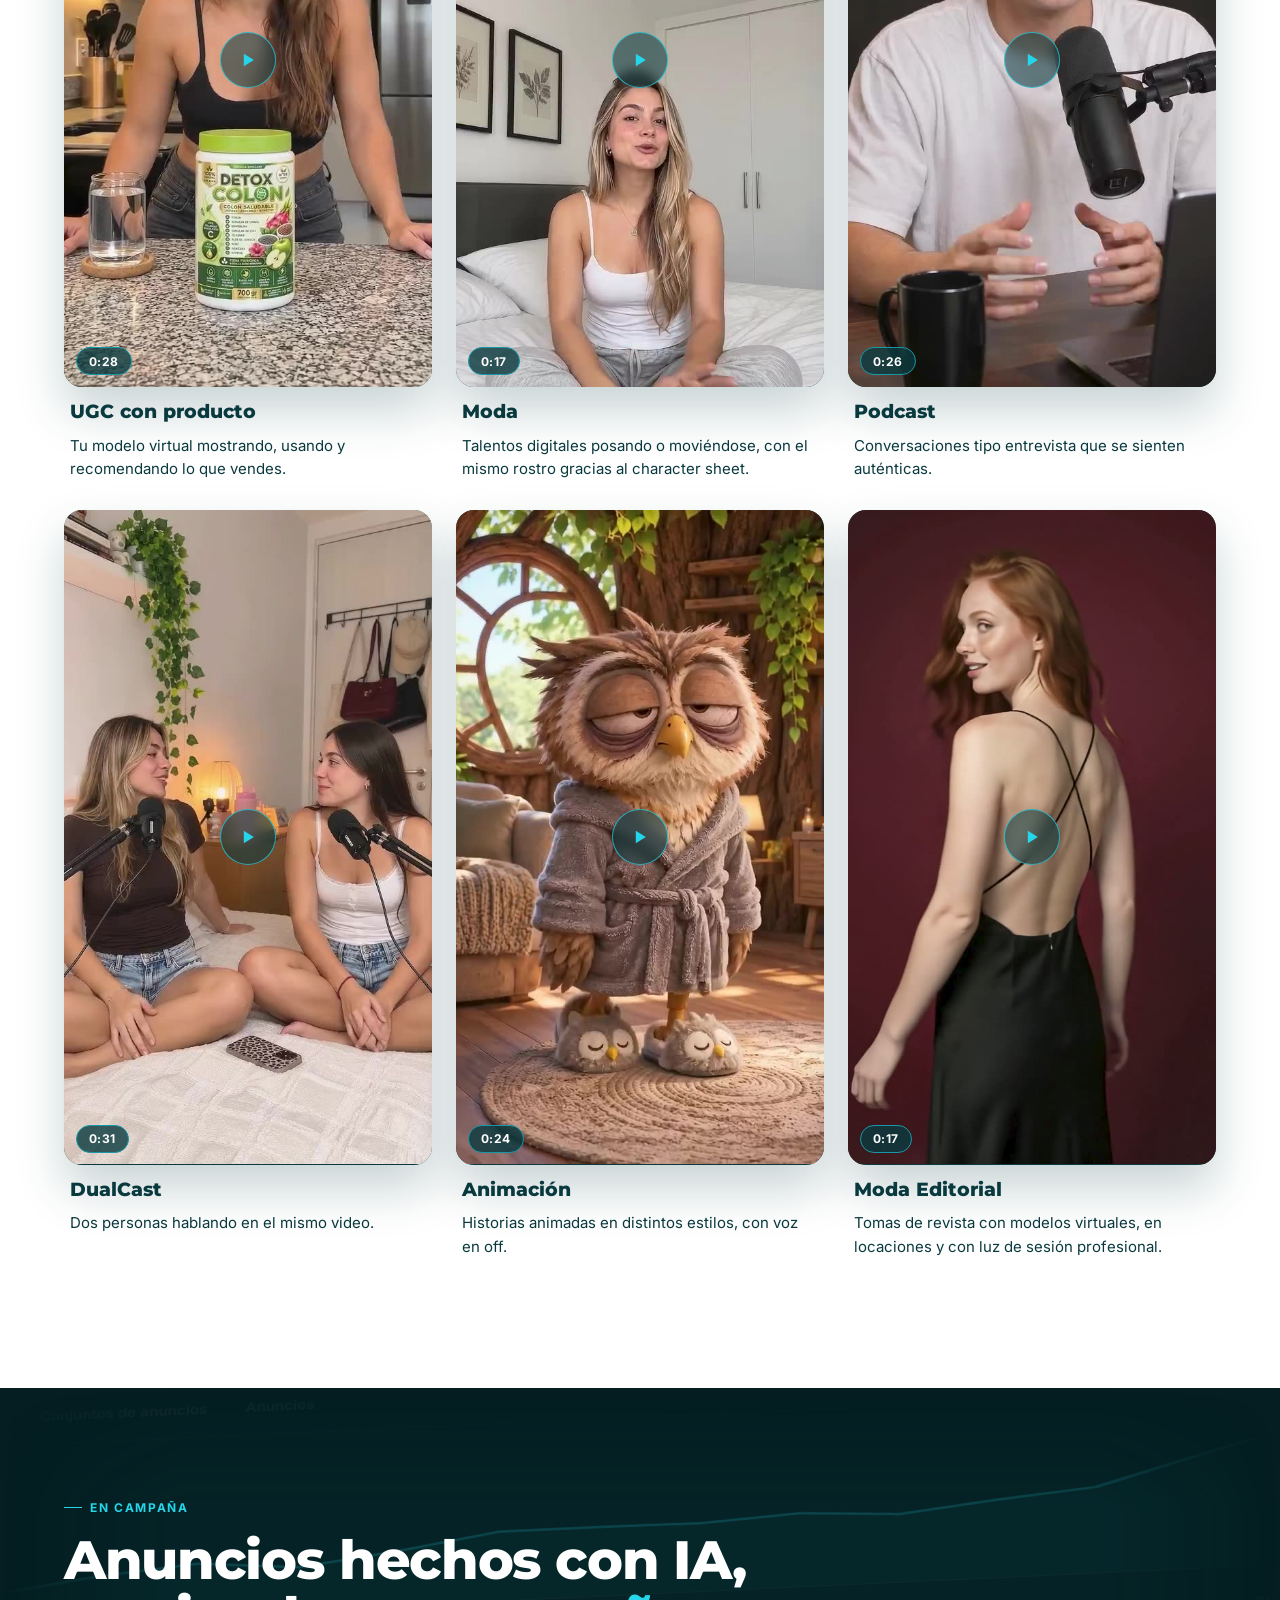
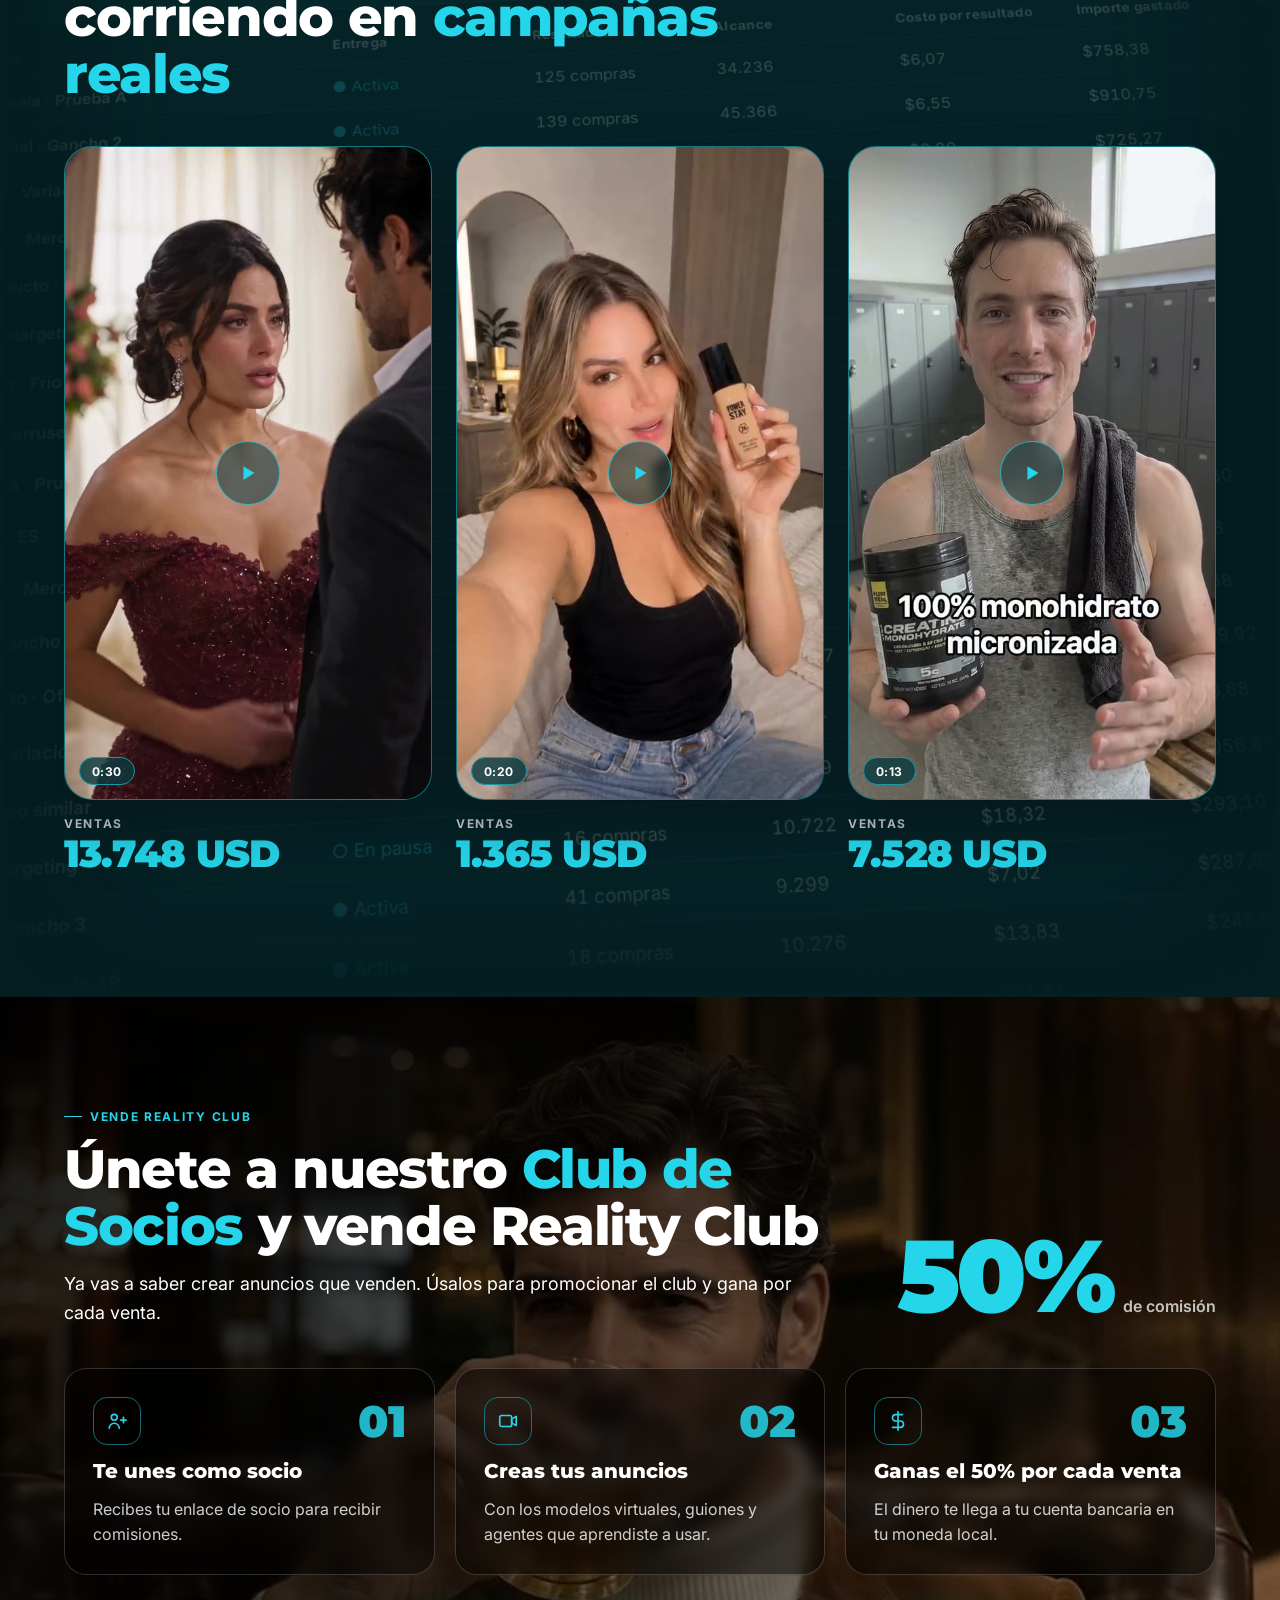
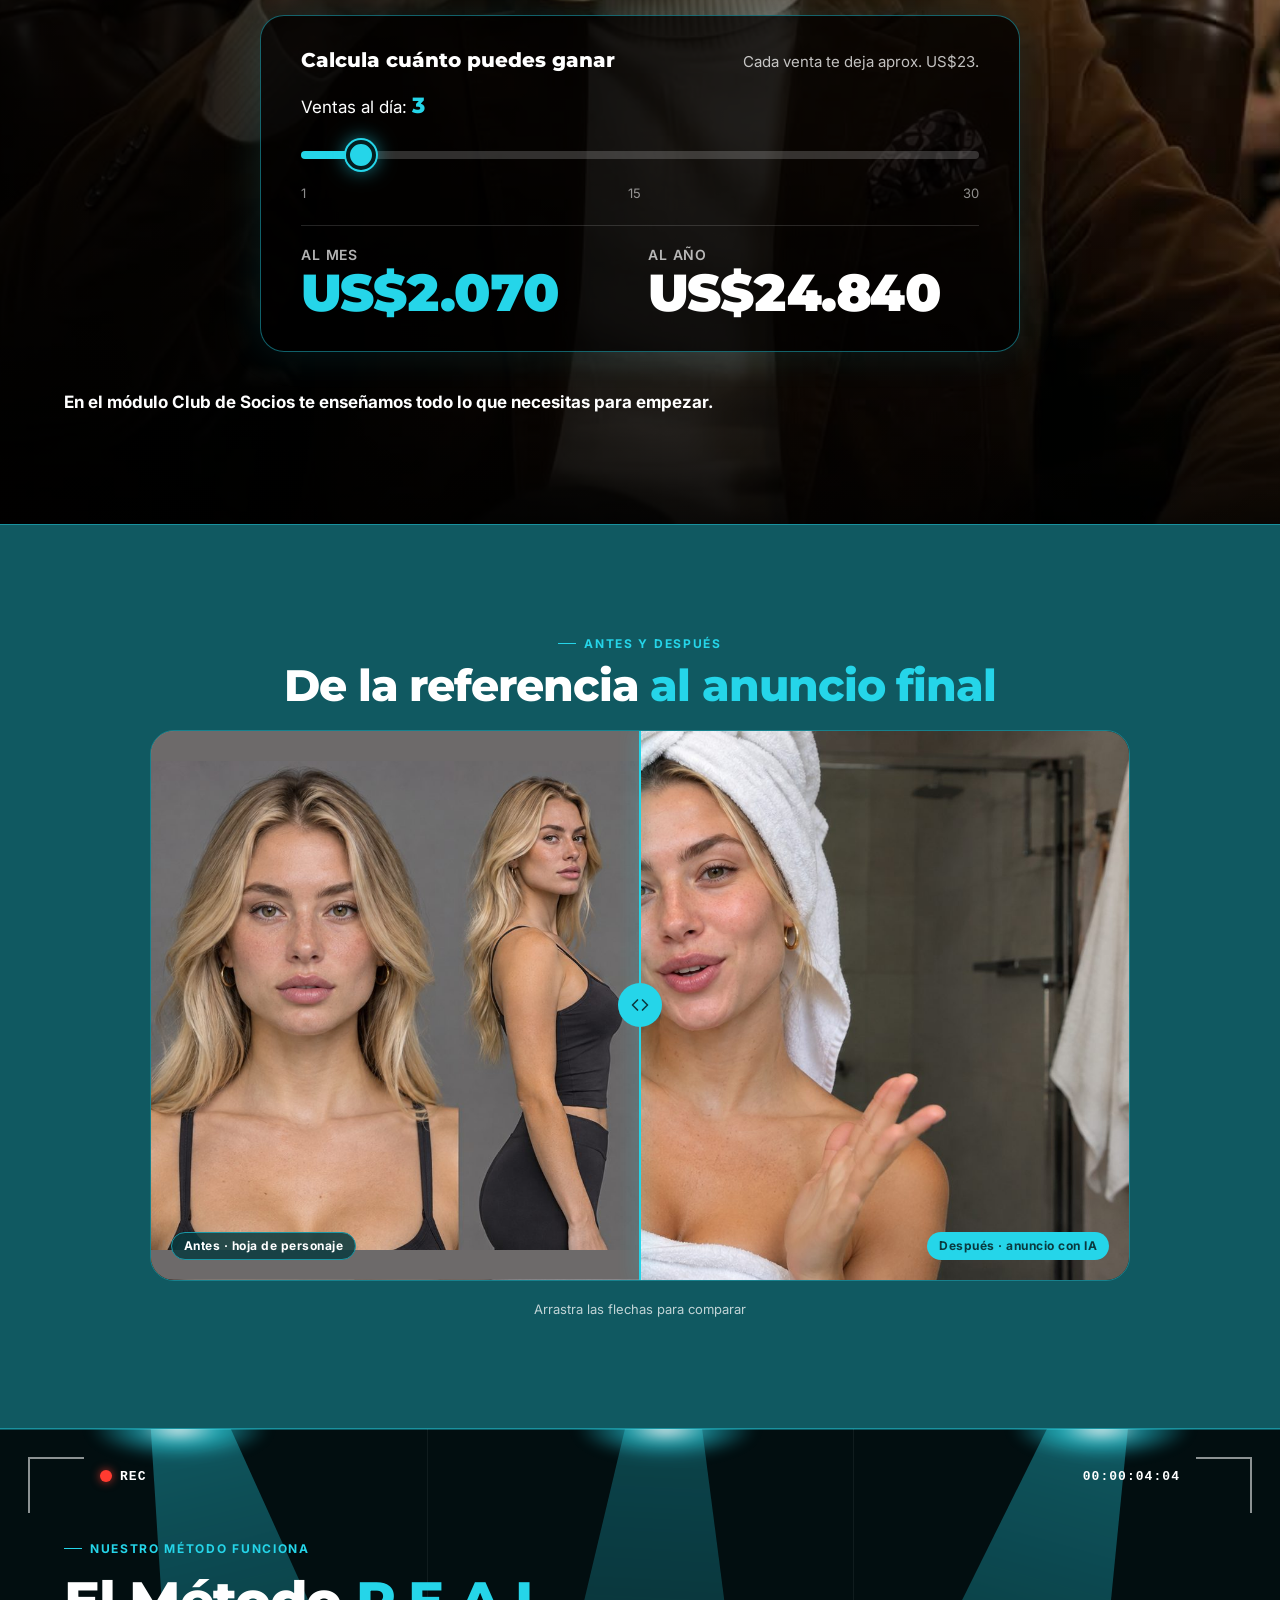
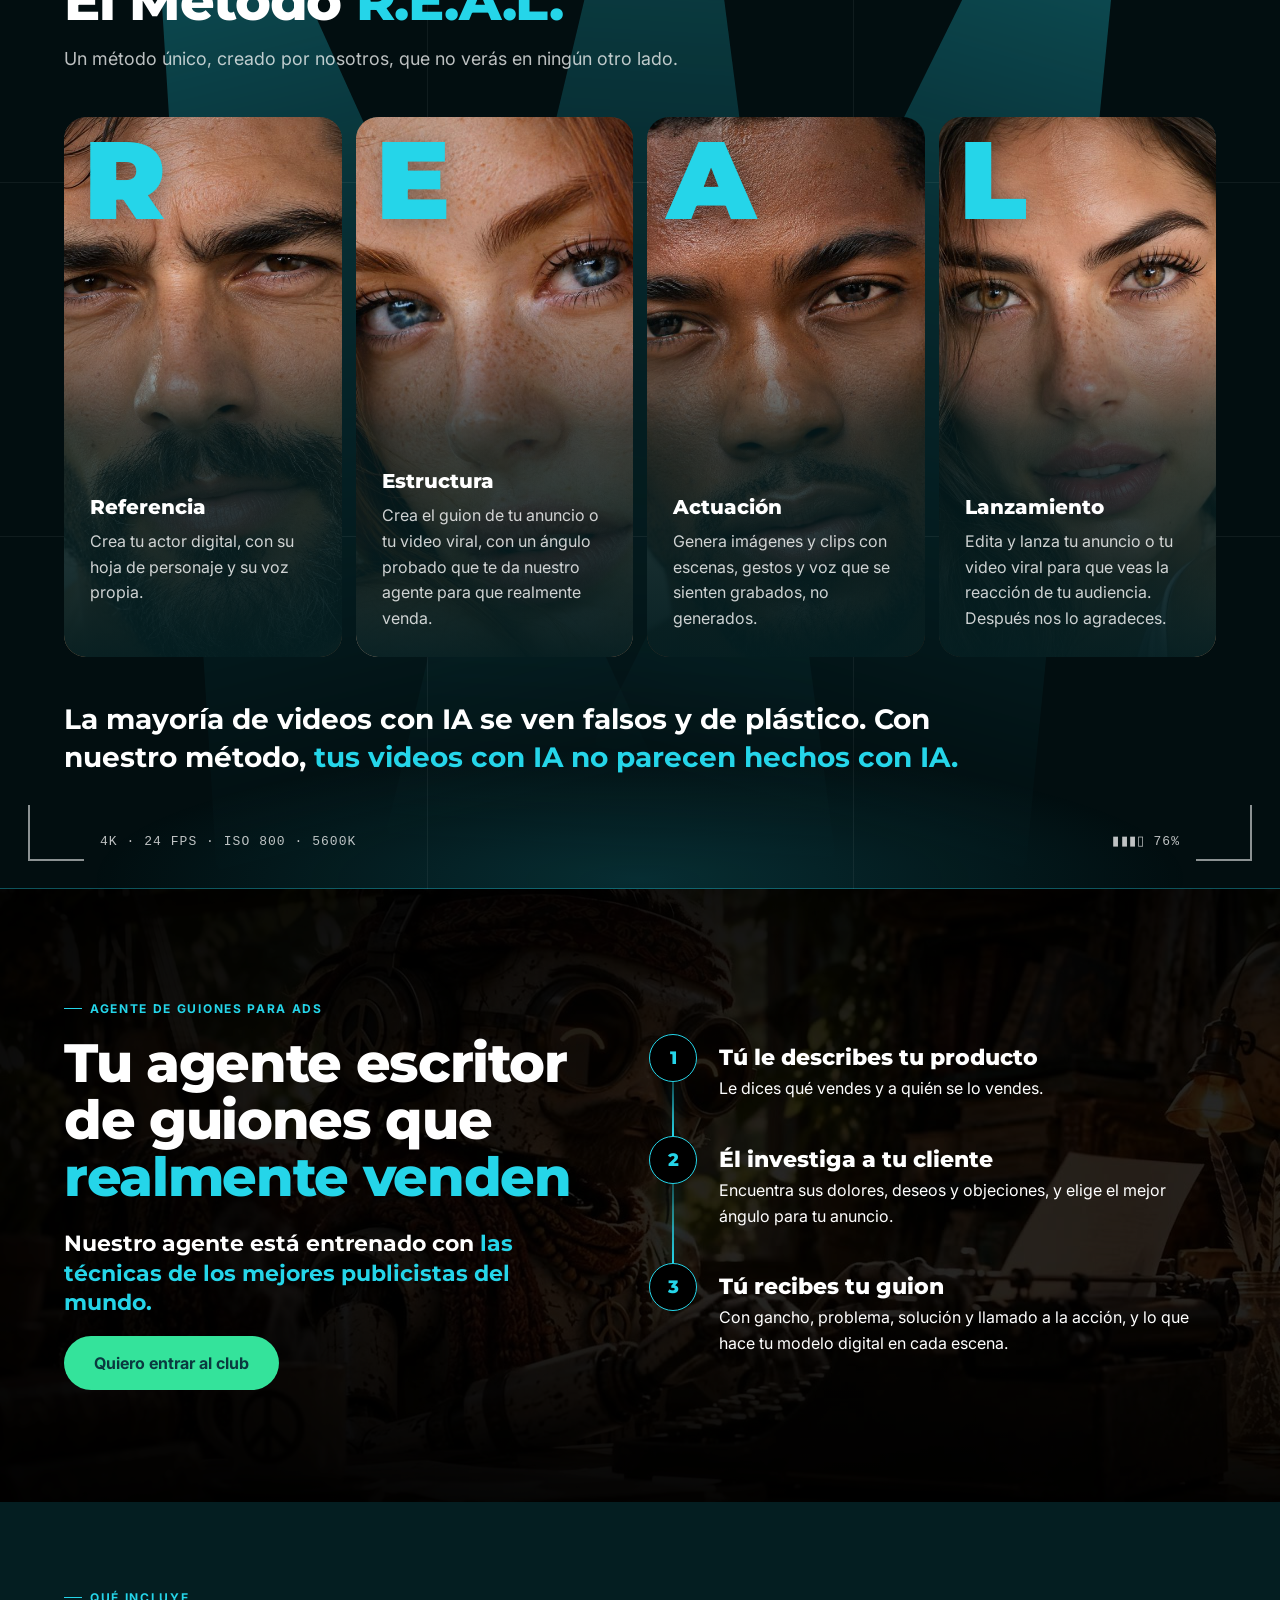
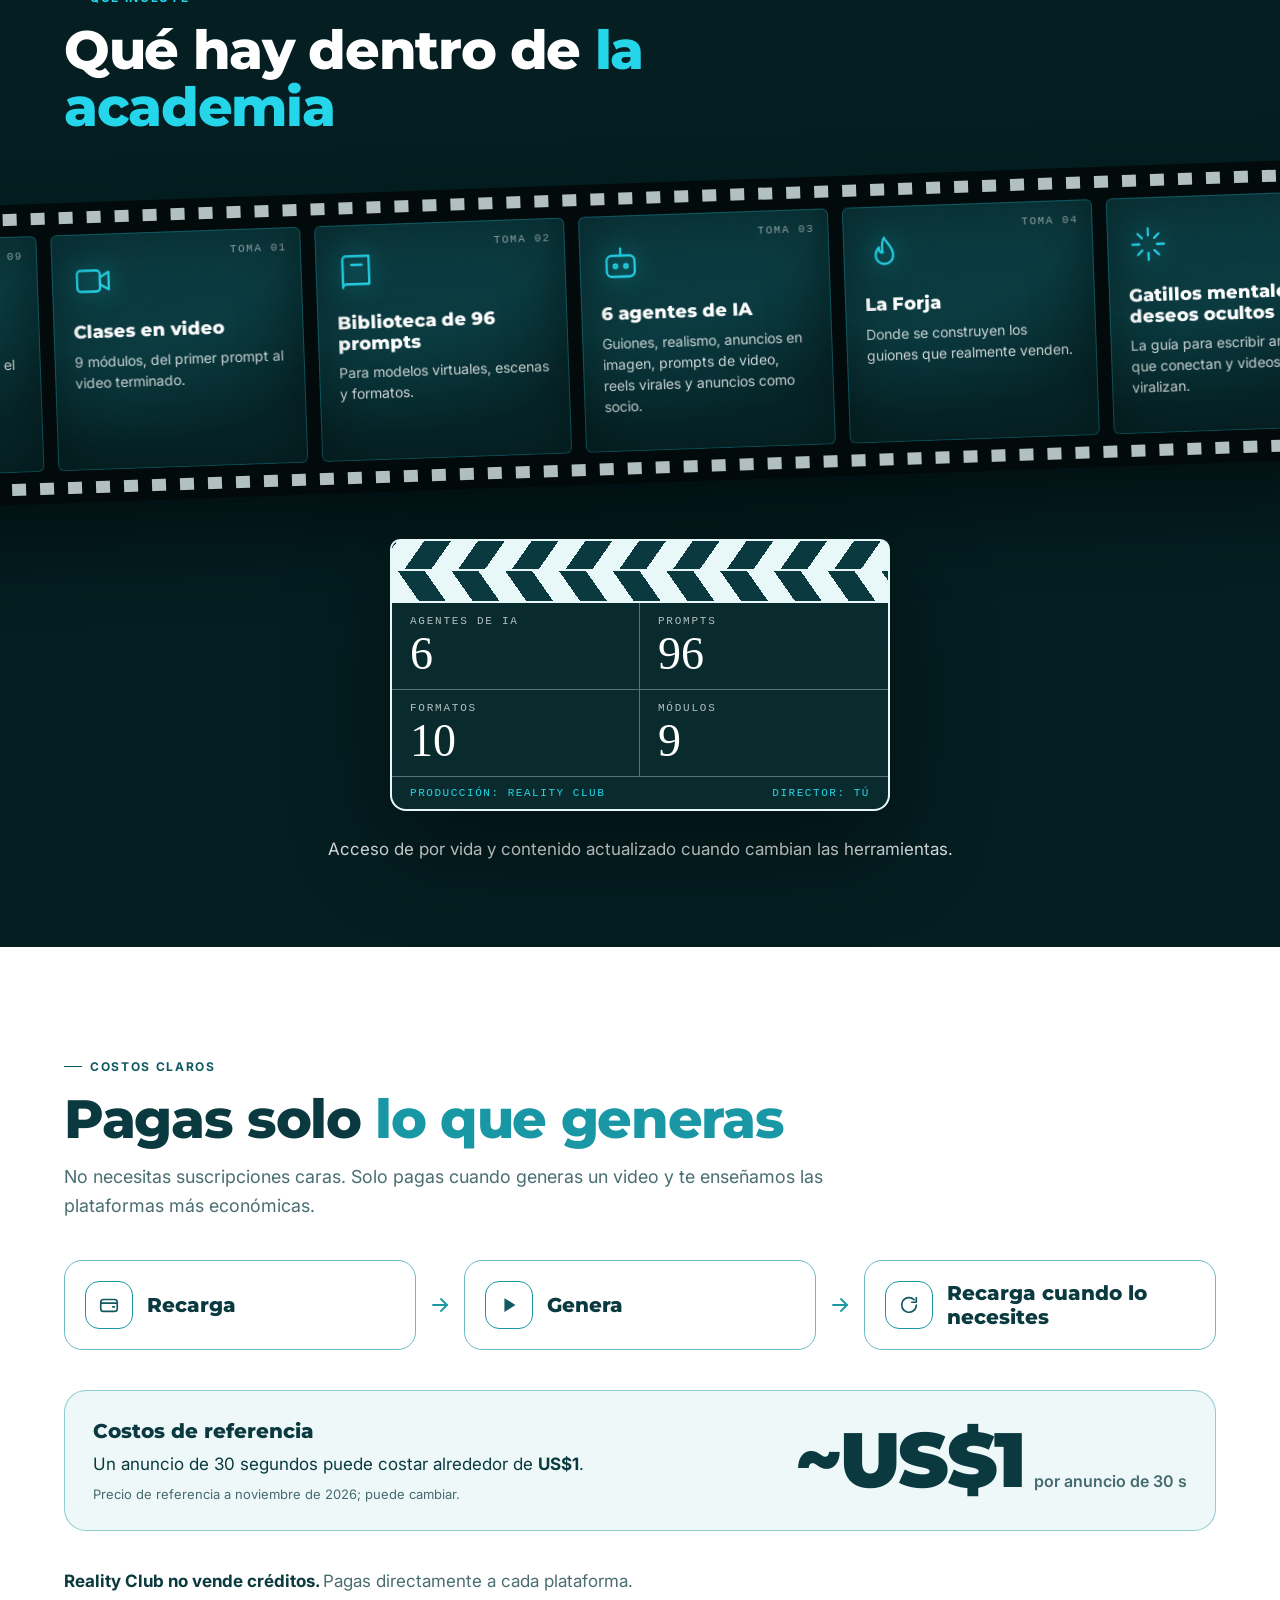
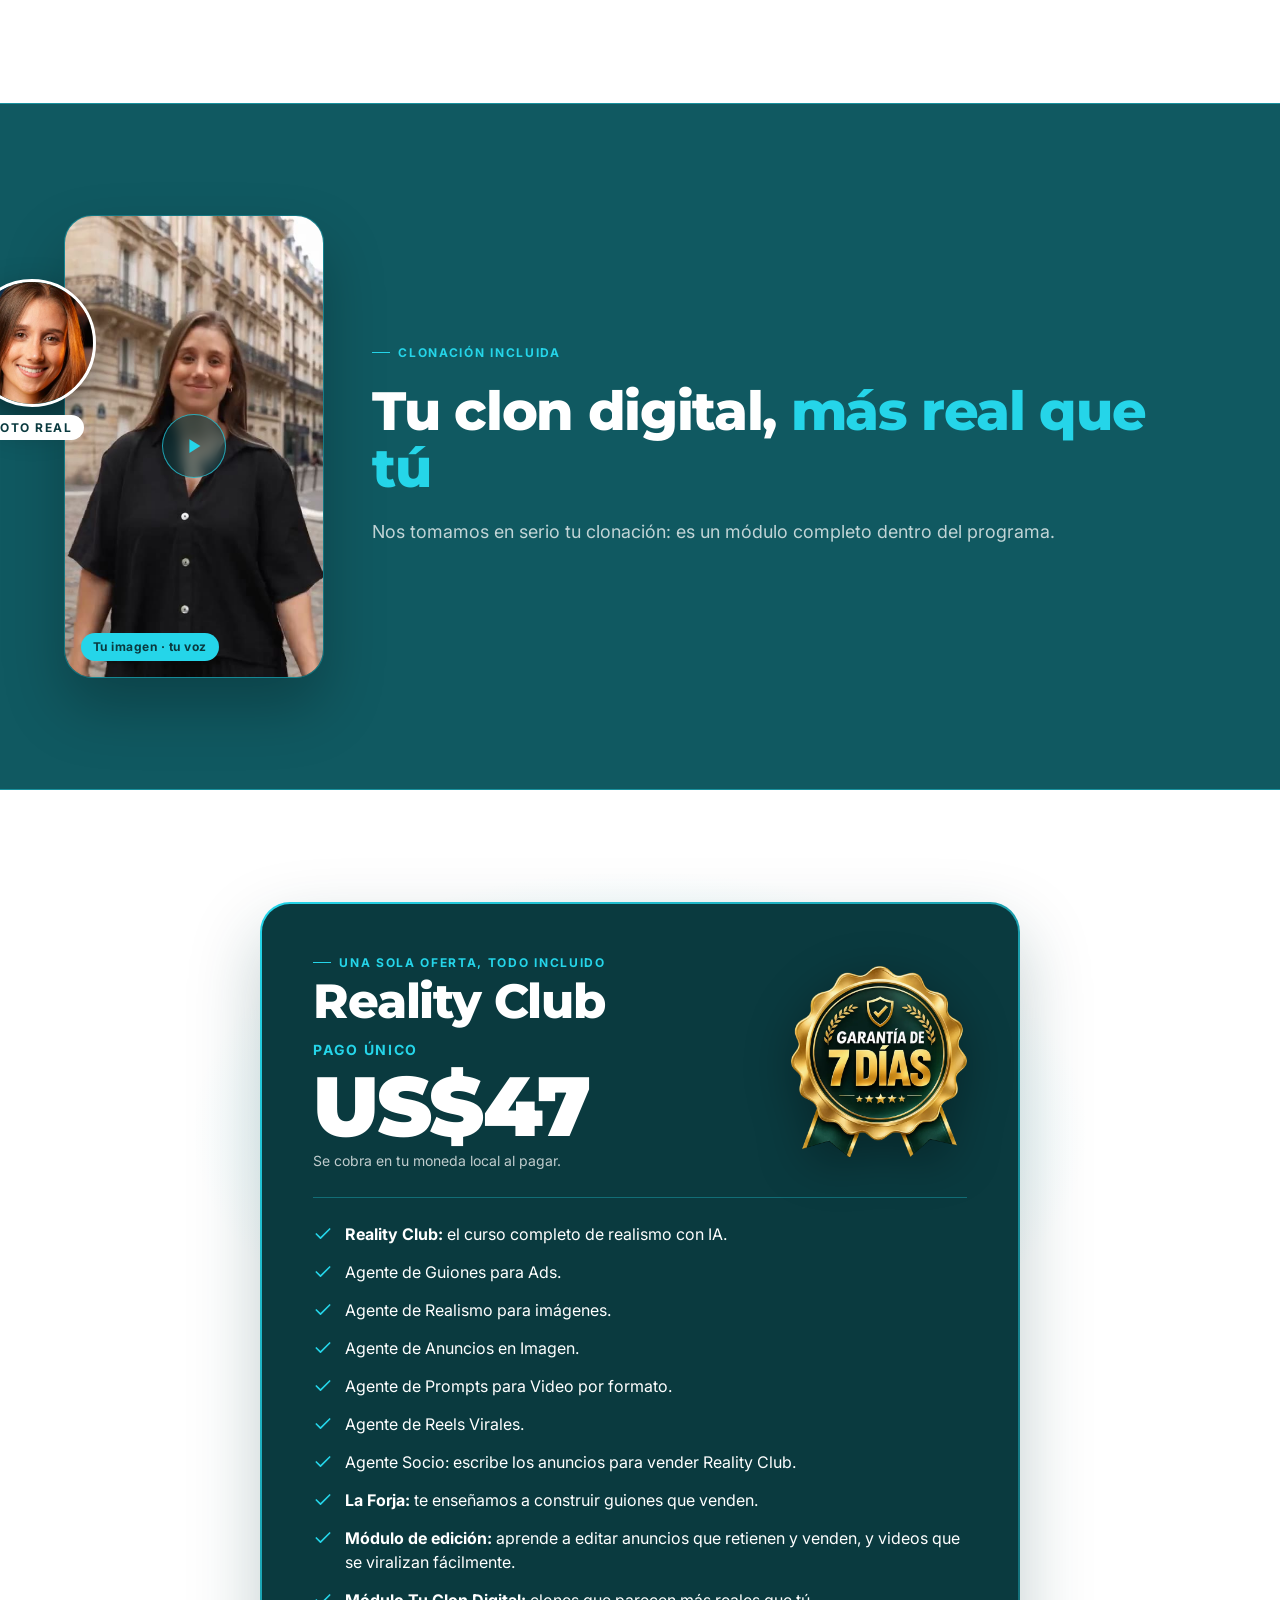
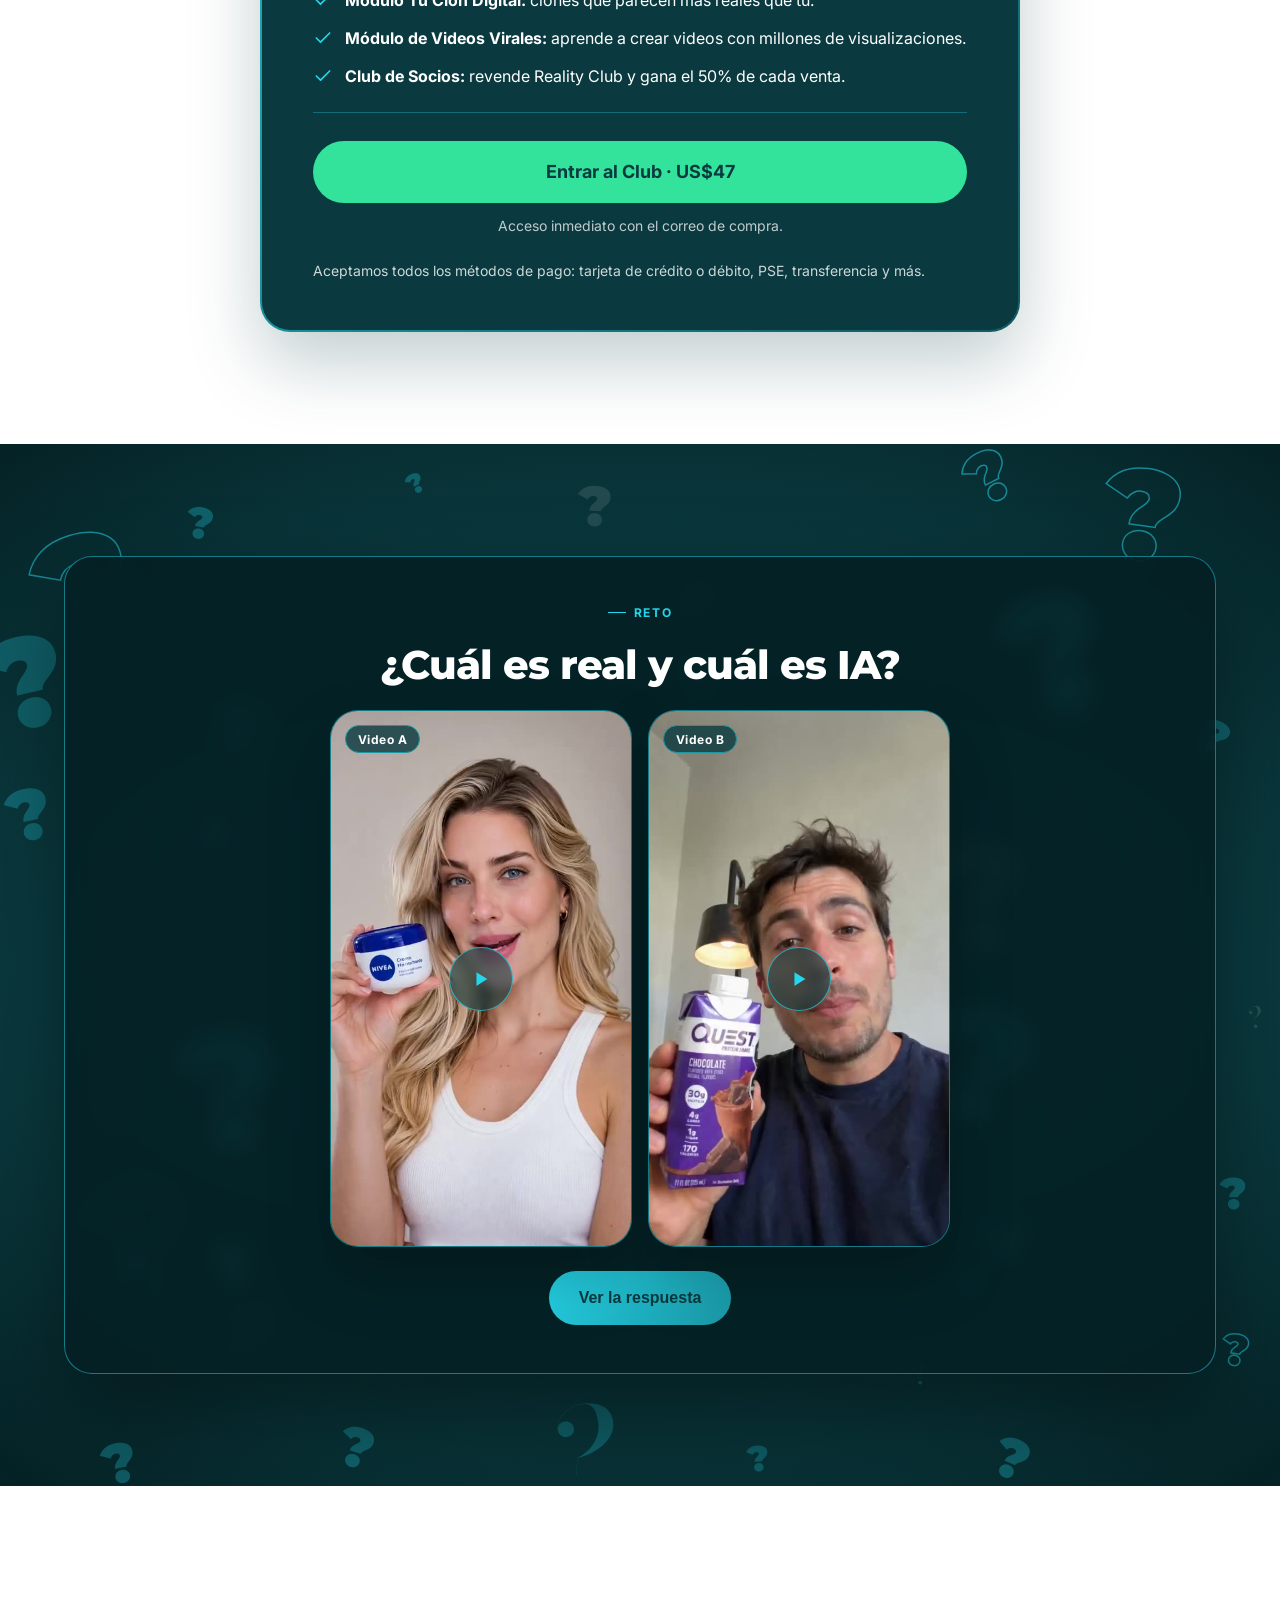
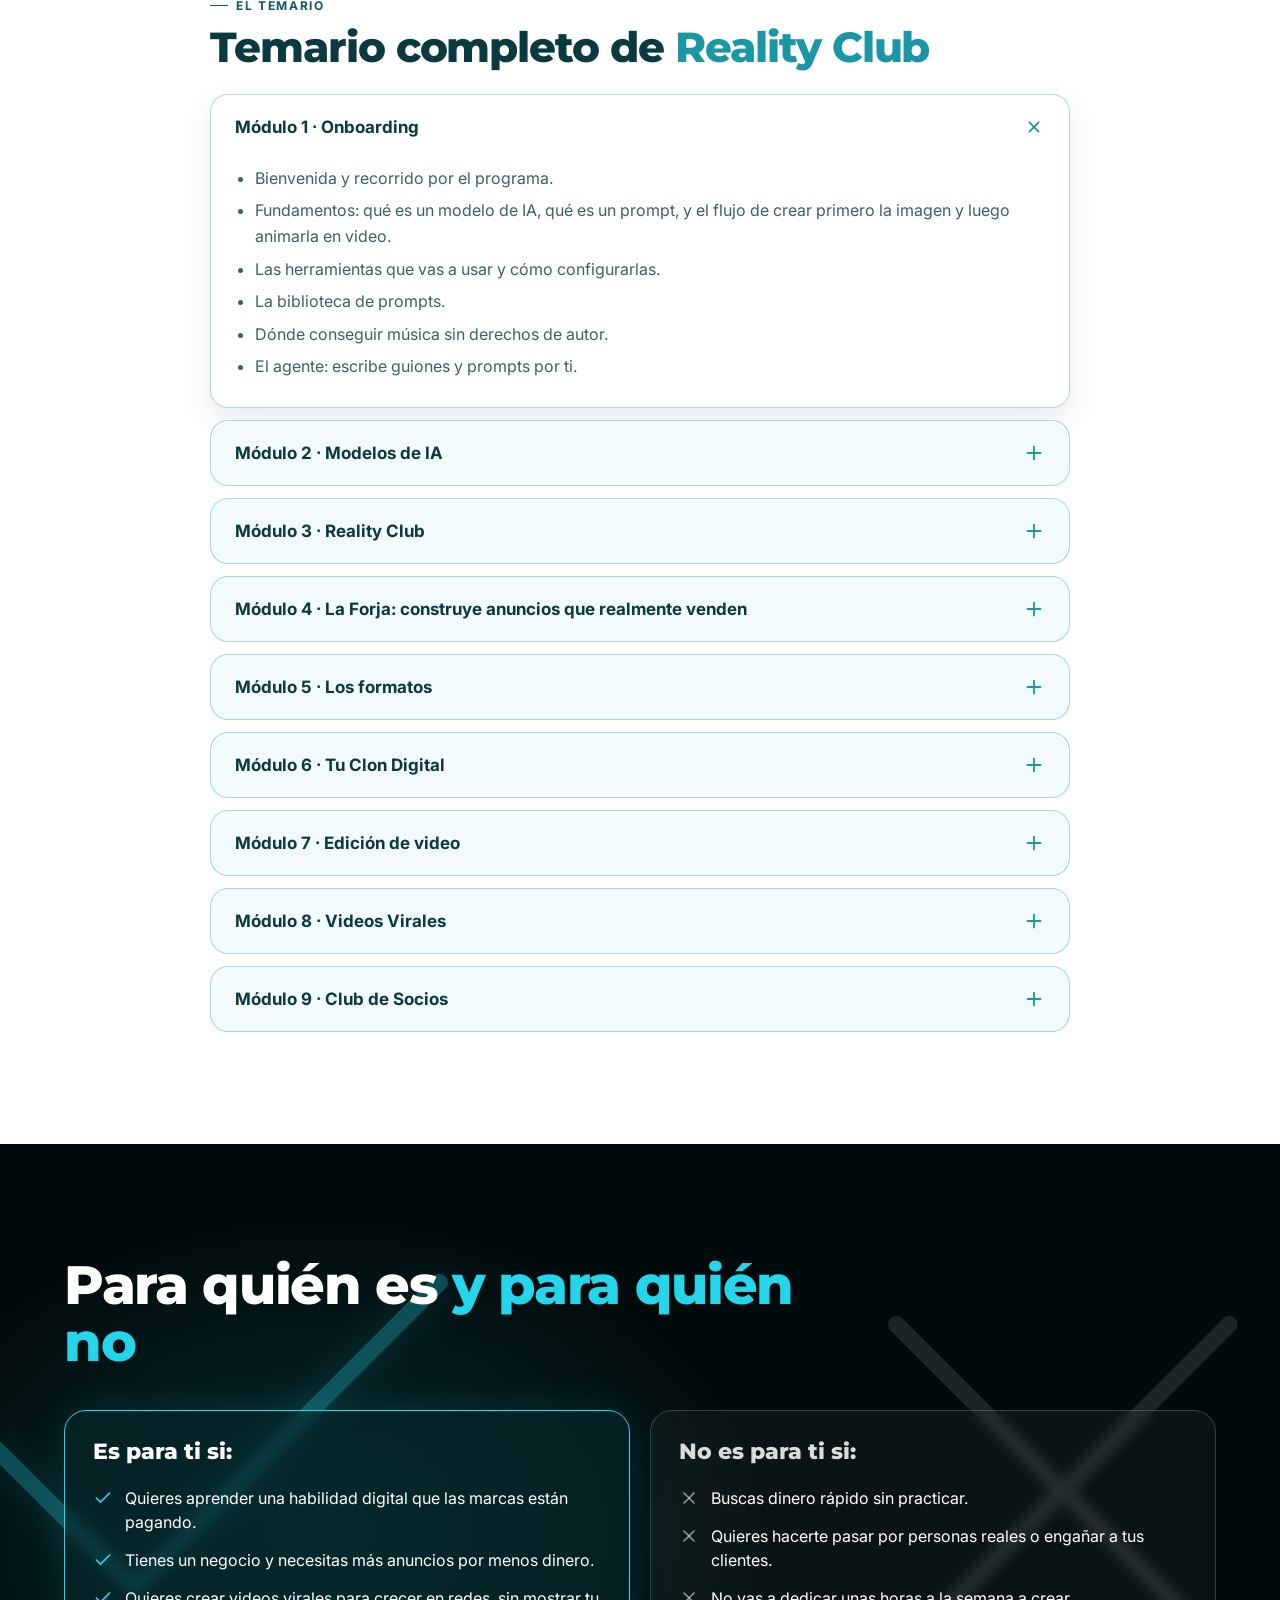
==== commit 9c8885f9: "Suma el módulo Videos Virales, el agente de Reels Virales, el Agente Socio, el formato Editorial de " ====
--- a/public/index.html
+++ b/public/index.html
@@ -135,11 +135,11 @@
     <div class="trust-grid">
       <div class="trust-item">
         <div class="icon trust-icon"><svg width="22" height="22" viewBox="0 0 24 24" fill="none" stroke="currentColor" stroke-width="1.8" stroke-linecap="round" stroke-linejoin="round" aria-hidden="true"><path d="m12 3 9 5-9 5-9-5z"></path><path d="m3 13 9 5 9-5"></path></svg></div>
-        <span class="trust-label">8 módulos</span>
+        <span class="trust-label">9 módulos</span>
       </div>
       <div class="trust-item">
         <div class="icon trust-icon"><svg width="22" height="22" viewBox="0 0 24 24" fill="none" stroke="currentColor" stroke-width="1.8" stroke-linecap="round" stroke-linejoin="round" aria-hidden="true"><rect x="4" y="8" width="16" height="12" rx="3"></rect><path d="M12 4v4"></path><circle cx="9" cy="14" r="1"></circle><circle cx="15" cy="14" r="1"></circle></svg></div>
-        <span class="trust-label">5 agentes de IA</span>
+        <span class="trust-label">6 agentes de IA</span>
       </div>
       <div class="trust-item">
         <div class="icon trust-icon"><svg width="22" height="22" viewBox="0 0 24 24" fill="none" stroke="currentColor" stroke-width="1.8" stroke-linecap="round" stroke-linejoin="round" aria-hidden="true"><path d="M12 3 4 6v6c0 5 3.5 8 8 9 4.5-1 8-4 8-9V6z"></path><path d="m9 12 2 2 4-4"></path></svg></div>
@@ -477,7 +477,7 @@
           <span class="frame-take">TOMA 01</span>
           <span class="frame-icon"><svg width="56" height="56" viewBox="0 0 24 24" fill="none" stroke="currentColor" stroke-width="1.3" stroke-linecap="round" stroke-linejoin="round" aria-hidden="true"><rect x="3" y="6" width="13" height="12" rx="2"></rect><path d="m16 10 5-3v10l-5-3z"></path></svg></span>
           <h3 class="frame-title">Clases en video</h3>
-          <p class="frame-text">8 módulos, del primer prompt al video terminado.</p>
+          <p class="frame-text">9 módulos, del primer prompt al video terminado.</p>
         </li>
         <li class="frame">
           <span class="frame-take">TOMA 02</span>
@@ -488,8 +488,8 @@
         <li class="frame">
           <span class="frame-take">TOMA 03</span>
           <span class="frame-icon"><svg width="56" height="56" viewBox="0 0 24 24" fill="none" stroke="currentColor" stroke-width="1.3" stroke-linecap="round" stroke-linejoin="round" aria-hidden="true"><rect x="4" y="8" width="16" height="12" rx="3"></rect><path d="M12 4v4"></path><circle cx="9" cy="14" r="1"></circle><circle cx="15" cy="14" r="1"></circle></svg></span>
-          <h3 class="frame-title">5 agentes de IA</h3>
-          <p class="frame-text">Guiones, realismo, anuncios en imagen, prompts de video y anuncios como socio.</p>
+          <h3 class="frame-title">6 agentes de IA</h3>
+          <p class="frame-text">Guiones, realismo, anuncios en imagen, prompts de video, reels virales y anuncios como socio.</p>
         </li>
         <li class="frame">
           <span class="frame-take">TOMA 04</span>
@@ -517,6 +517,12 @@
         </li>
         <li class="frame">
           <span class="frame-take">TOMA 08</span>
+          <span class="frame-icon"><svg width="56" height="56" viewBox="0 0 24 24" fill="none" stroke="currentColor" stroke-width="1.3" stroke-linecap="round" stroke-linejoin="round" aria-hidden="true"><path d="M3 17l6-6 4 4 8-8"></path><path d="M15 7h6v6"></path></svg></span>
+          <h3 class="frame-title">Videos virales</h3>
+          <p class="frame-text">Aprende a crear videos que llegan a millones de visualizaciones.</p>
+        </li>
+        <li class="frame">
+          <span class="frame-take">TOMA 09</span>
           <span class="frame-icon"><svg width="56" height="56" viewBox="0 0 24 24" fill="none" stroke="currentColor" stroke-width="1.3" stroke-linecap="round" stroke-linejoin="round" aria-hidden="true"><circle cx="9" cy="8" r="3.2"></circle><path d="M3.5 20a5.5 5.5 0 0 1 11 0"></path><path d="M16 4.5a3.2 3.2 0 0 1 0 6.4"></path><path d="M17.5 14.2A5.5 5.5 0 0 1 20.5 20"></path></svg></span>
           <h3 class="frame-title">Club de Socios</h3>
           <p class="frame-text">Revende Reality Club y gana el 50% de cada venta.</p>
@@ -525,7 +531,7 @@
           <span class="frame-take">TOMA 01</span>
           <span class="frame-icon"><svg width="56" height="56" viewBox="0 0 24 24" fill="none" stroke="currentColor" stroke-width="1.3" stroke-linecap="round" stroke-linejoin="round" aria-hidden="true"><rect x="3" y="6" width="13" height="12" rx="2"></rect><path d="m16 10 5-3v10l-5-3z"></path></svg></span>
           <h3 class="frame-title">Clases en video</h3>
-          <p class="frame-text">8 módulos, del primer prompt al video terminado.</p>
+          <p class="frame-text">9 módulos, del primer prompt al video terminado.</p>
         </li>
         <li class="frame" aria-hidden="true">
           <span class="frame-take">TOMA 02</span>
@@ -536,8 +542,8 @@
         <li class="frame" aria-hidden="true">
           <span class="frame-take">TOMA 03</span>
           <span class="frame-icon"><svg width="56" height="56" viewBox="0 0 24 24" fill="none" stroke="currentColor" stroke-width="1.3" stroke-linecap="round" stroke-linejoin="round" aria-hidden="true"><rect x="4" y="8" width="16" height="12" rx="3"></rect><path d="M12 4v4"></path><circle cx="9" cy="14" r="1"></circle><circle cx="15" cy="14" r="1"></circle></svg></span>
-          <h3 class="frame-title">5 agentes de IA</h3>
-          <p class="frame-text">Guiones, realismo, anuncios en imagen, prompts de video y anuncios como socio.</p>
+          <h3 class="frame-title">6 agentes de IA</h3>
+          <p class="frame-text">Guiones, realismo, anuncios en imagen, prompts de video, reels virales y anuncios como socio.</p>
         </li>
         <li class="frame" aria-hidden="true">
           <span class="frame-take">TOMA 04</span>
@@ -565,6 +571,12 @@
         </li>
         <li class="frame" aria-hidden="true">
           <span class="frame-take">TOMA 08</span>
+          <span class="frame-icon"><svg width="56" height="56" viewBox="0 0 24 24" fill="none" stroke="currentColor" stroke-width="1.3" stroke-linecap="round" stroke-linejoin="round" aria-hidden="true"><path d="M3 17l6-6 4 4 8-8"></path><path d="M15 7h6v6"></path></svg></span>
+          <h3 class="frame-title">Videos virales</h3>
+          <p class="frame-text">Aprende a crear videos que llegan a millones de visualizaciones.</p>
+        </li>
+        <li class="frame" aria-hidden="true">
+          <span class="frame-take">TOMA 09</span>
           <span class="frame-icon"><svg width="56" height="56" viewBox="0 0 24 24" fill="none" stroke="currentColor" stroke-width="1.3" stroke-linecap="round" stroke-linejoin="round" aria-hidden="true"><circle cx="9" cy="8" r="3.2"></circle><path d="M3.5 20a5.5 5.5 0 0 1 11 0"></path><path d="M16 4.5a3.2 3.2 0 0 1 0 6.4"></path><path d="M17.5 14.2A5.5 5.5 0 0 1 20.5 20"></path></svg></span>
           <h3 class="frame-title">Club de Socios</h3>
           <p class="frame-text">Revende Reality Club y gana el 50% de cada venta.</p>
@@ -579,10 +591,10 @@
       <div class="clap-top" aria-hidden="true"></div>
       <div class="clap-bar" aria-hidden="true"></div>
       <div class="clap-body">
-        <div class="clap-cell"><span class="clap-label">Agentes de IA</span><span class="clap-num"><span data-count="5">0</span></span></div>
+        <div class="clap-cell"><span class="clap-label">Agentes de IA</span><span class="clap-num"><span data-count="6">0</span></span></div>
         <div class="clap-cell"><span class="clap-label">Prompts</span><span class="clap-num"><span data-count="96">0</span></span></div>
-        <div class="clap-cell"><span class="clap-label">Formatos</span><span class="clap-num"><span data-count="9">0</span></span></div>
-        <div class="clap-cell"><span class="clap-label">Módulos</span><span class="clap-num"><span data-count="8">0</span></span></div>
+        <div class="clap-cell"><span class="clap-label">Formatos</span><span class="clap-num"><span data-count="10">0</span></span></div>
+        <div class="clap-cell"><span class="clap-label">Módulos</span><span class="clap-num"><span data-count="9">0</span></span></div>
         <div class="clap-foot"><span>Producción: Reality Club</span><span>Director: tú</span></div>
       </div>
     </div>
@@ -671,8 +683,12 @@
           <li><svg width="20" height="20" viewBox="0 0 24 24" fill="none" stroke="#25D5E9" stroke-width="2" stroke-linecap="round" stroke-linejoin="round" aria-hidden="true"><path d="M20 6 9 17l-5-5"></path></svg><span>Agente de Realismo para imágenes.</span></li>
           <li><svg width="20" height="20" viewBox="0 0 24 24" fill="none" stroke="#25D5E9" stroke-width="2" stroke-linecap="round" stroke-linejoin="round" aria-hidden="true"><path d="M20 6 9 17l-5-5"></path></svg><span>Agente de Anuncios en Imagen.</span></li>
           <li><svg width="20" height="20" viewBox="0 0 24 24" fill="none" stroke="#25D5E9" stroke-width="2" stroke-linecap="round" stroke-linejoin="round" aria-hidden="true"><path d="M20 6 9 17l-5-5"></path></svg><span>Agente de Prompts para Video por formato.</span></li>
+          <li><svg width="20" height="20" viewBox="0 0 24 24" fill="none" stroke="#25D5E9" stroke-width="2" stroke-linecap="round" stroke-linejoin="round" aria-hidden="true"><path d="M20 6 9 17l-5-5"></path></svg><span>Agente de Reels Virales.</span></li>
+          <li><svg width="20" height="20" viewBox="0 0 24 24" fill="none" stroke="#25D5E9" stroke-width="2" stroke-linecap="round" stroke-linejoin="round" aria-hidden="true"><path d="M20 6 9 17l-5-5"></path></svg><span>Agente Socio: escribe los anuncios para vender Reality Club.</span></li>
           <li><svg width="20" height="20" viewBox="0 0 24 24" fill="none" stroke="#25D5E9" stroke-width="2" stroke-linecap="round" stroke-linejoin="round" aria-hidden="true"><path d="M20 6 9 17l-5-5"></path></svg><span><strong>La Forja:</strong> te enseñamos a construir guiones que venden.</span></li>
           <li><svg width="20" height="20" viewBox="0 0 24 24" fill="none" stroke="#25D5E9" stroke-width="2" stroke-linecap="round" stroke-linejoin="round" aria-hidden="true"><path d="M20 6 9 17l-5-5"></path></svg><span><strong>Módulo de edición:</strong> aprende a editar anuncios que retienen y venden, y videos que se viralizan fácilmente.</span></li>
+          <li><svg width="20" height="20" viewBox="0 0 24 24" fill="none" stroke="#25D5E9" stroke-width="2" stroke-linecap="round" stroke-linejoin="round" aria-hidden="true"><path d="M20 6 9 17l-5-5"></path></svg><span><strong>Módulo Tu Clon Digital:</strong> clones que parecen más reales que tú.</span></li>
+          <li><svg width="20" height="20" viewBox="0 0 24 24" fill="none" stroke="#25D5E9" stroke-width="2" stroke-linecap="round" stroke-linejoin="round" aria-hidden="true"><path d="M20 6 9 17l-5-5"></path></svg><span><strong>Módulo de Videos Virales:</strong> aprende a crear videos con millones de visualizaciones.</span></li>
           <li><svg width="20" height="20" viewBox="0 0 24 24" fill="none" stroke="#25D5E9" stroke-width="2" stroke-linecap="round" stroke-linejoin="round" aria-hidden="true"><path d="M20 6 9 17l-5-5"></path></svg><span><strong>Club de Socios:</strong> revende Reality Club y gana el 50% de cada venta.</span></li>
         </ul>
         <div style="display: flex; flex-direction: column; gap: 14px">
@@ -818,10 +834,11 @@
             <li>DualCast.</li>
             <li>Anuncios en imagen.</li>
             <li>Animación.</li>
+            <li>Editorial de moda.</li>
           </ul></div>
         </details>
         <details class="acc">
-          <summary><span>Módulo 6 · Clonación</span><svg class="chev" width="22" height="22" viewBox="0 0 24 24" fill="none" stroke="currentColor" stroke-width="2" stroke-linecap="round" aria-hidden="true"><path d="M12 5v14M5 12h14"></path></svg></summary>
+          <summary><span>Módulo 6 · Tu Clon Digital</span><svg class="chev" width="22" height="22" viewBox="0 0 24 24" fill="none" stroke="currentColor" stroke-width="2" stroke-linecap="round" aria-hidden="true"><path d="M12 5v14M5 12h14"></path></svg></summary>
           <div class="acc-body"><ul>
             <li>Qué herramienta de clonación elegir según tu caso.</li>
             <li>Crear tu video con tus fotos reales.</li>
@@ -840,7 +857,18 @@
           </ul></div>
         </details>
         <details class="acc">
-          <summary><span>Módulo 8 · Club de Socios</span><svg class="chev" width="22" height="22" viewBox="0 0 24 24" fill="none" stroke="currentColor" stroke-width="2" stroke-linecap="round" aria-hidden="true"><path d="M12 5v14M5 12h14"></path></svg></summary>
+          <summary><span>Módulo 8 · Videos Virales</span><svg class="chev" width="22" height="22" viewBox="0 0 24 24" fill="none" stroke="currentColor" stroke-width="2" stroke-linecap="round" aria-hidden="true"><path d="M12 5v14M5 12h14"></path></svg></summary>
+          <div class="acc-body"><ul>
+            <li>Qué hace que un video se vuelva viral y por qué el algoritmo lo empuja.</li>
+            <li>Cómo encontrar temas e ideas con potencial viral.</li>
+            <li>Ganchos y estructura para retener hasta el final.</li>
+            <li>Formatos virales que puedes crear con IA sin mostrar tu cara.</li>
+            <li>Cómo publicar para llegar a millones de visualizaciones.</li>
+            <li>El Agente de Reels Virales: te da el tema, el guion y los prompts de cada escena.</li>
+          </ul></div>
+        </details>
+        <details class="acc">
+          <summary><span>Módulo 9 · Club de Socios</span><svg class="chev" width="22" height="22" viewBox="0 0 24 24" fill="none" stroke="currentColor" stroke-width="2" stroke-linecap="round" aria-hidden="true"><path d="M12 5v14M5 12h14"></path></svg></summary>
           <div class="acc-body"><ul>
             <li>Cómo funciona el Club de Socios, sus reglas y buenas prácticas para anunciar Reality Club.</li>
             <li>Cómo pedir tu enlace de socio en Hotmart.</li>
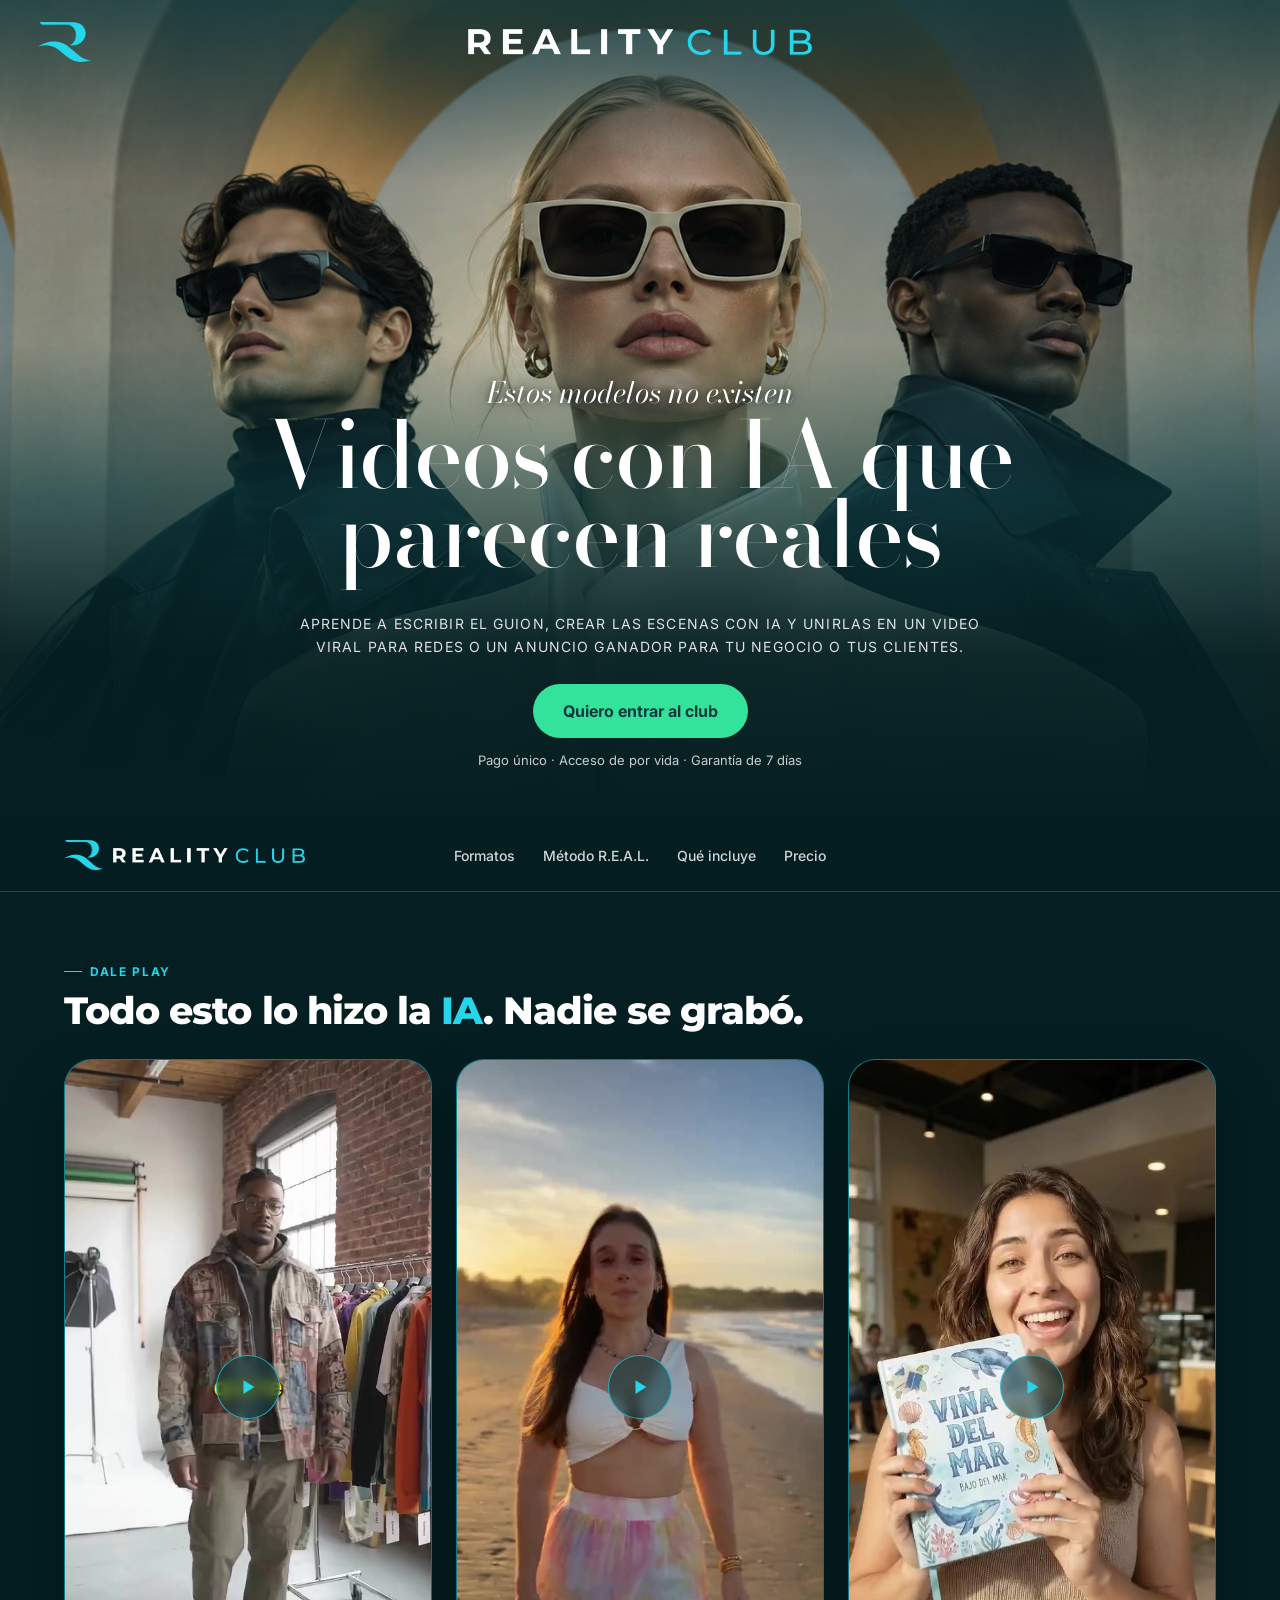
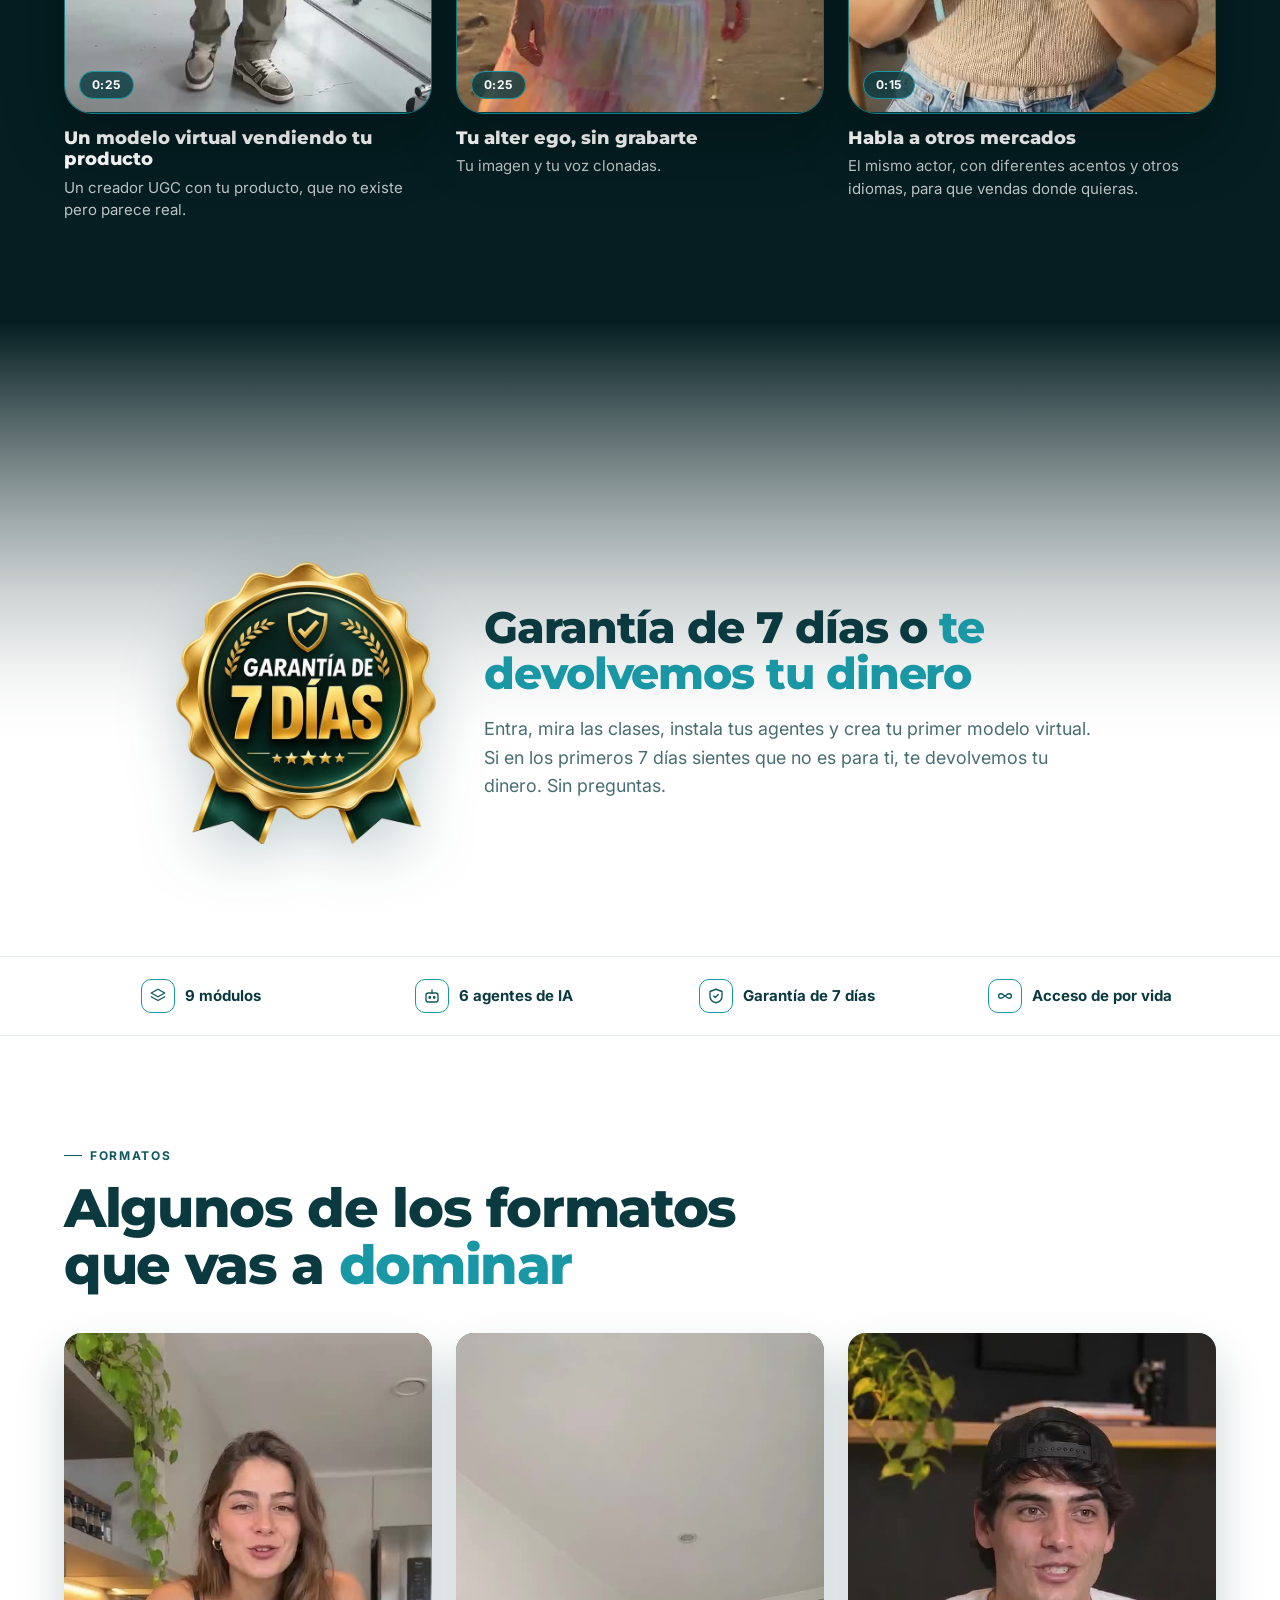
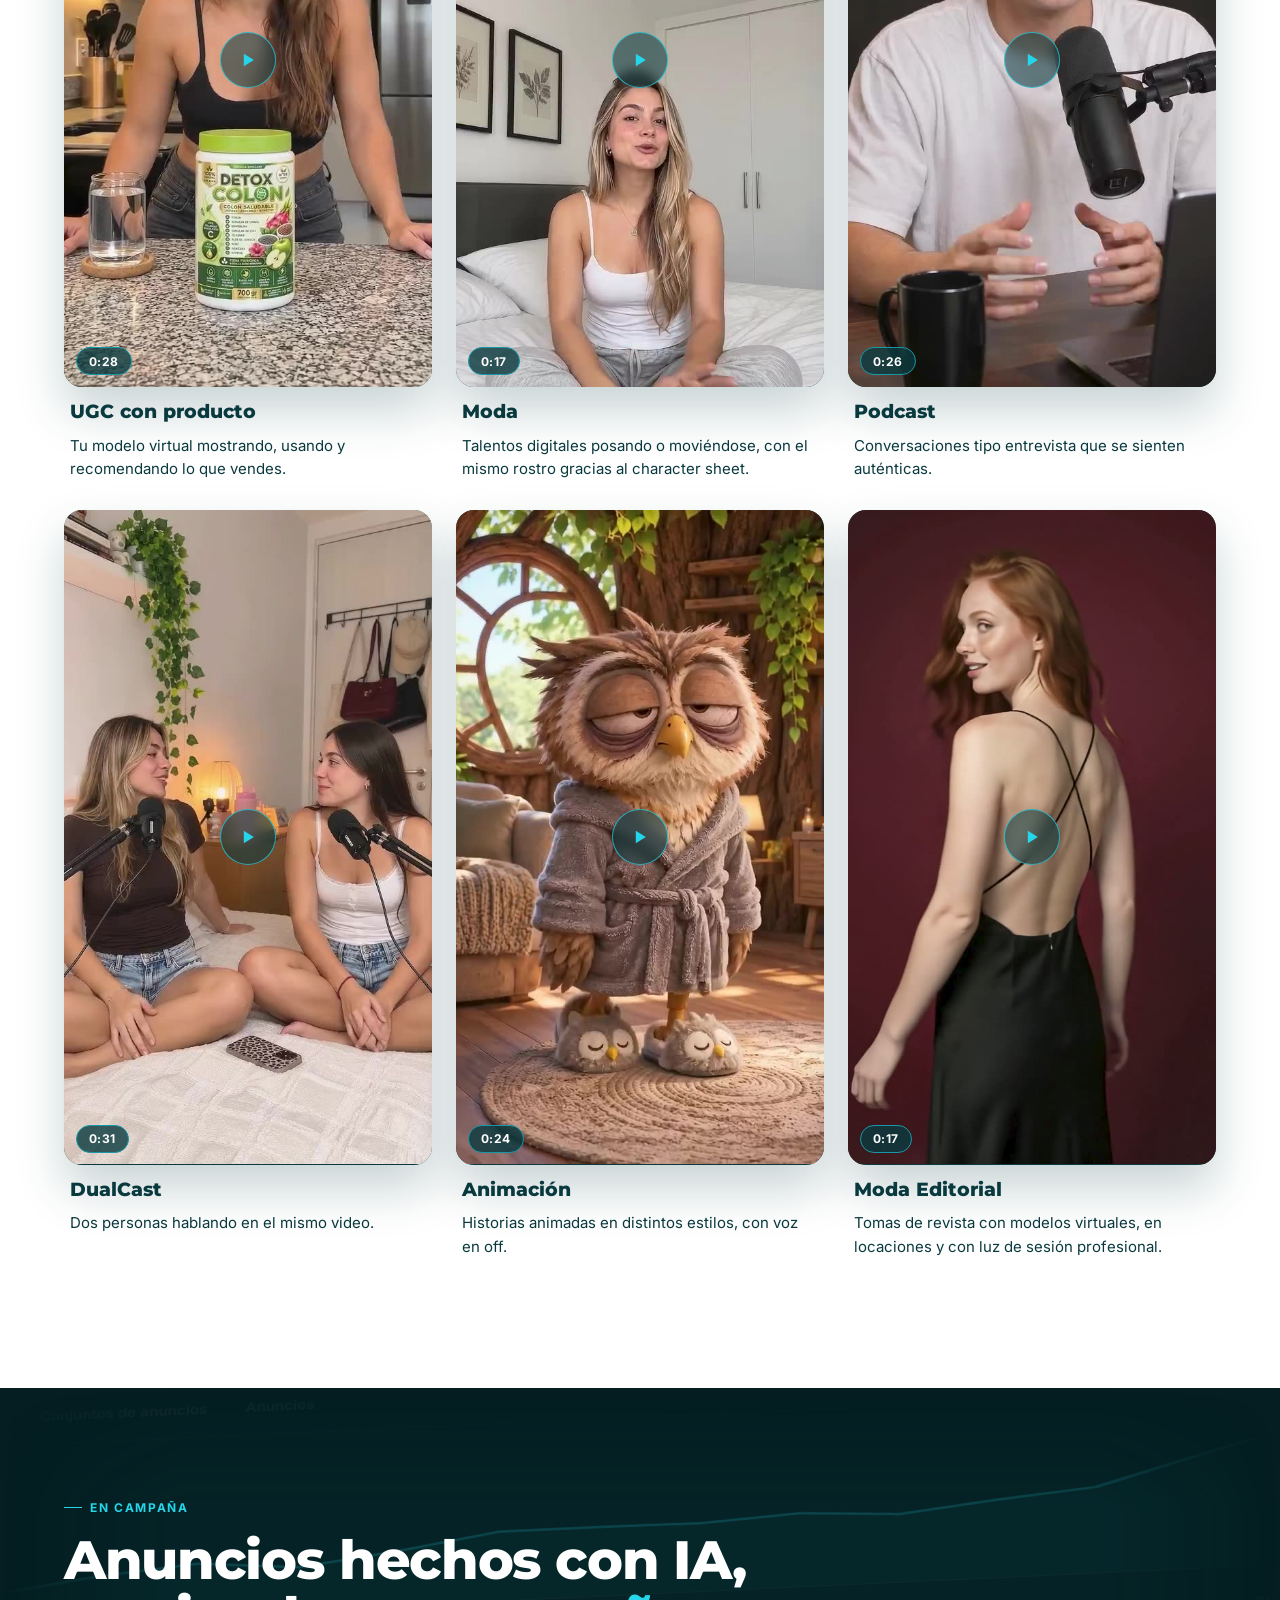
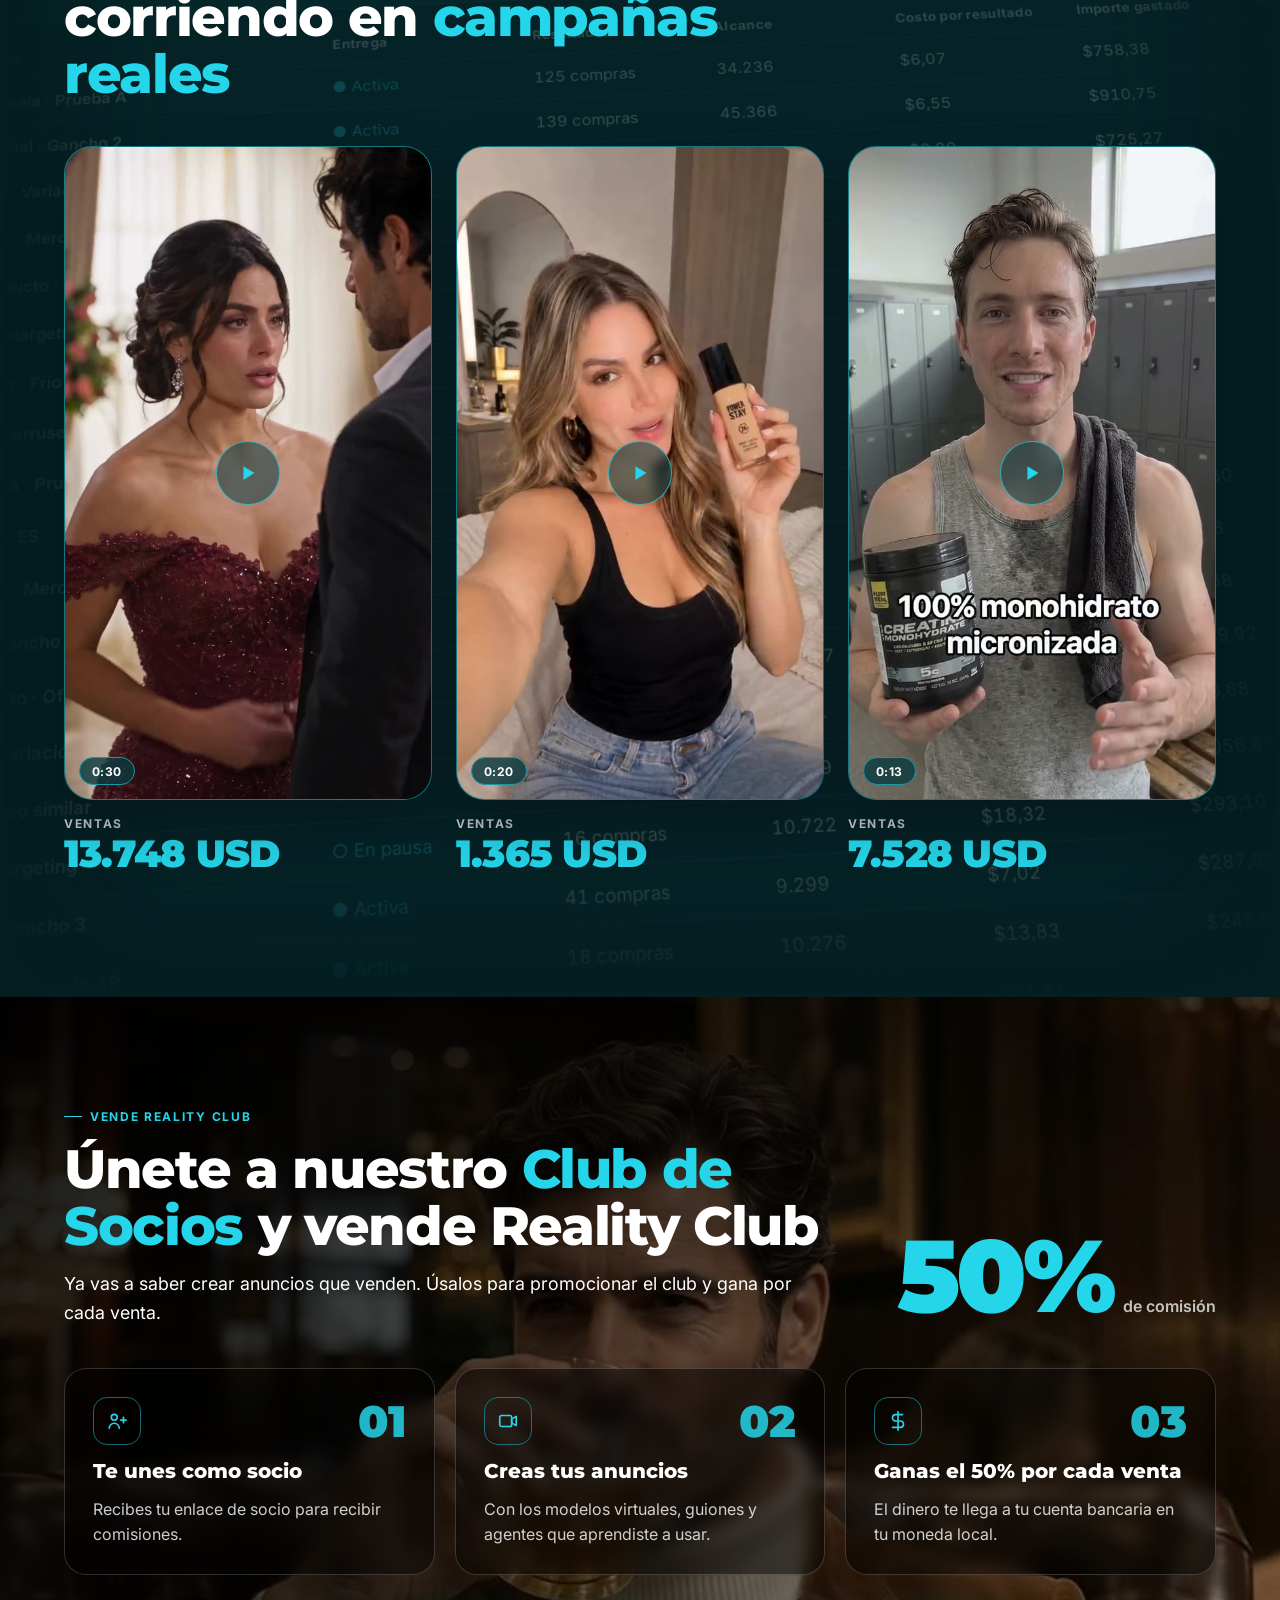
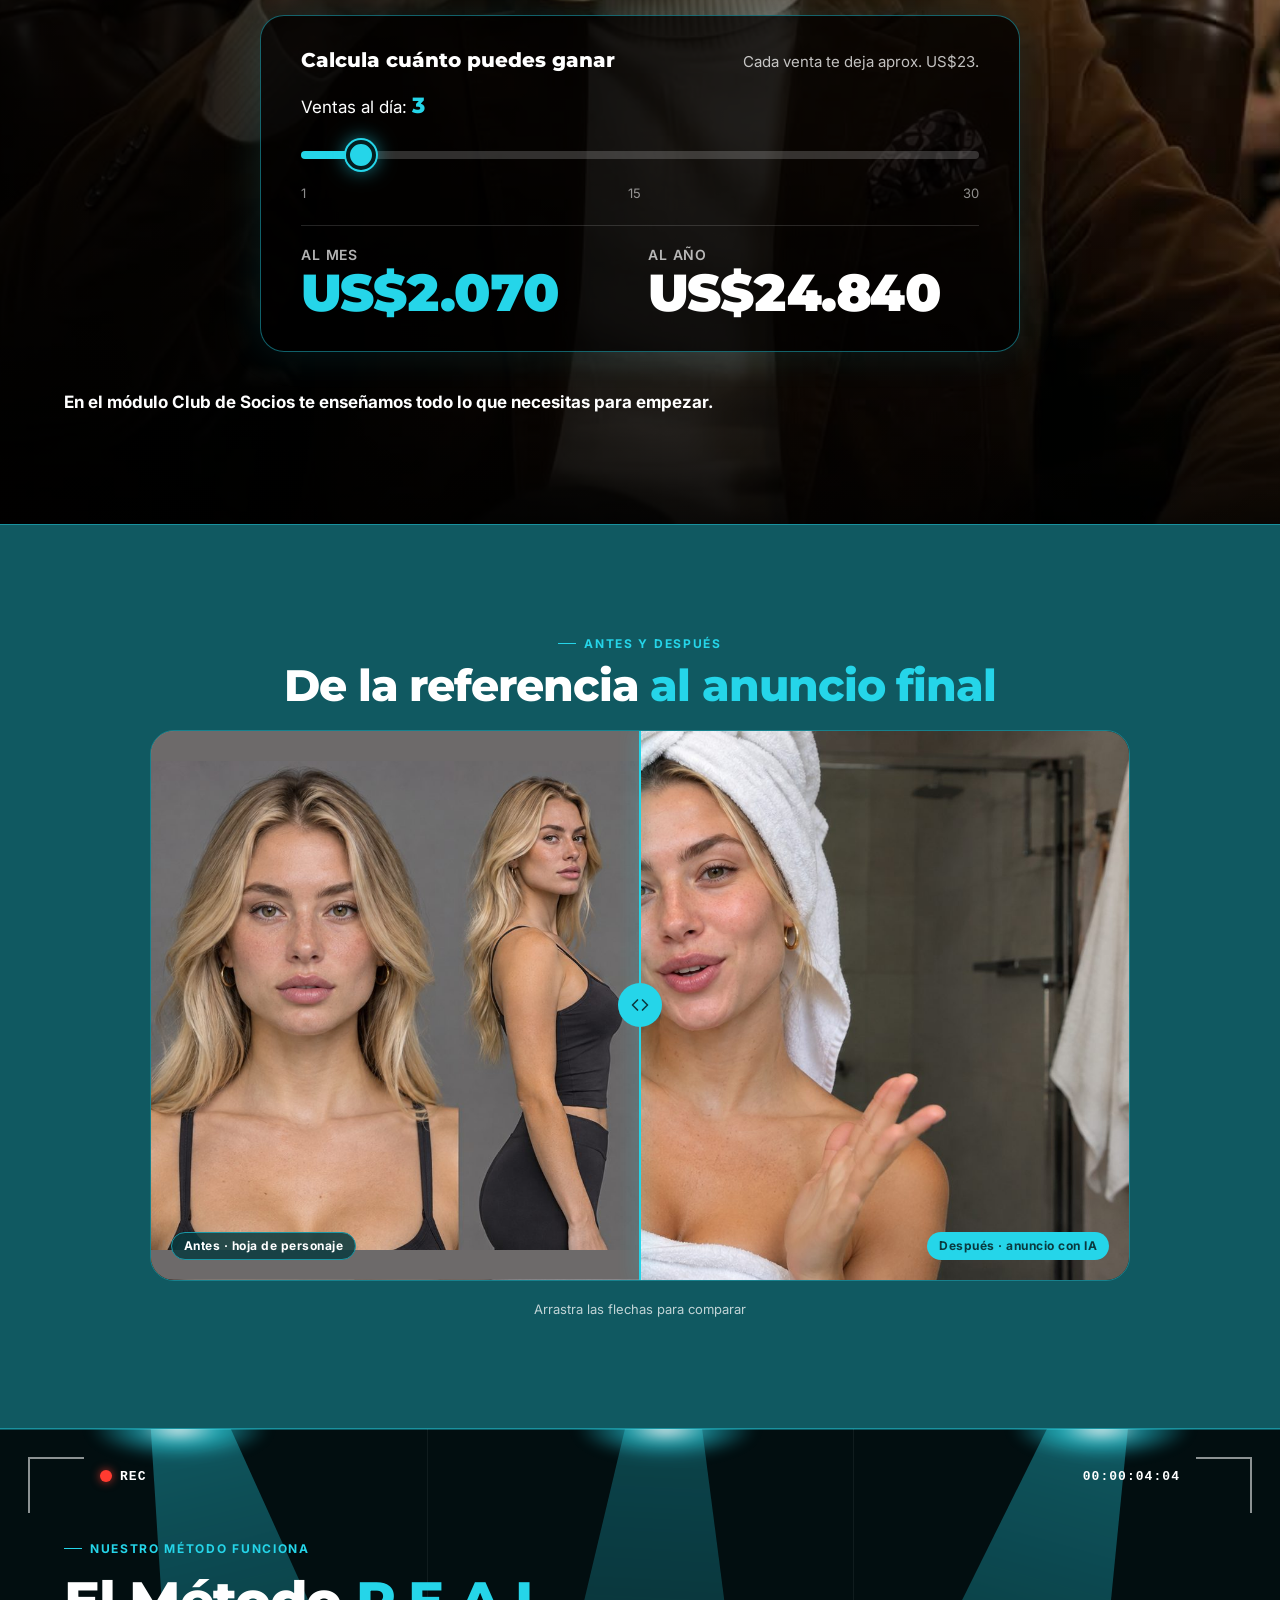
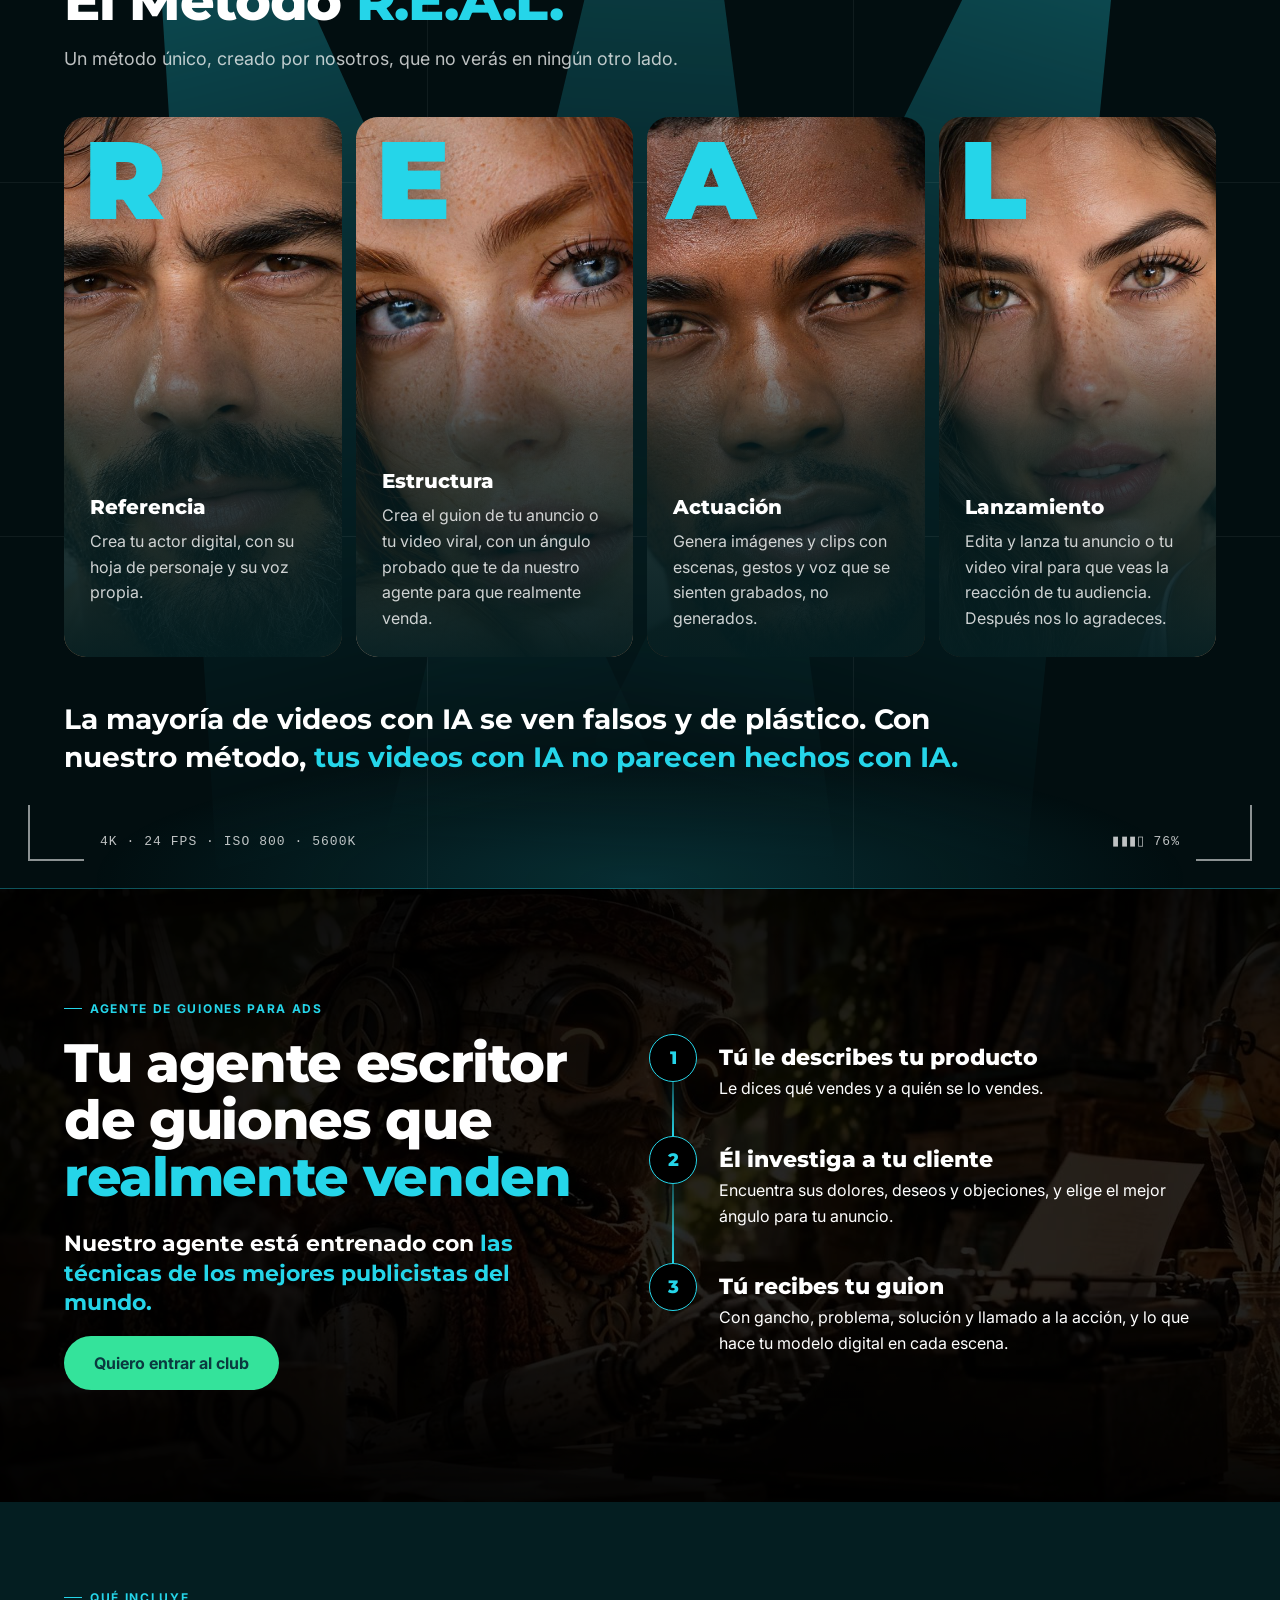
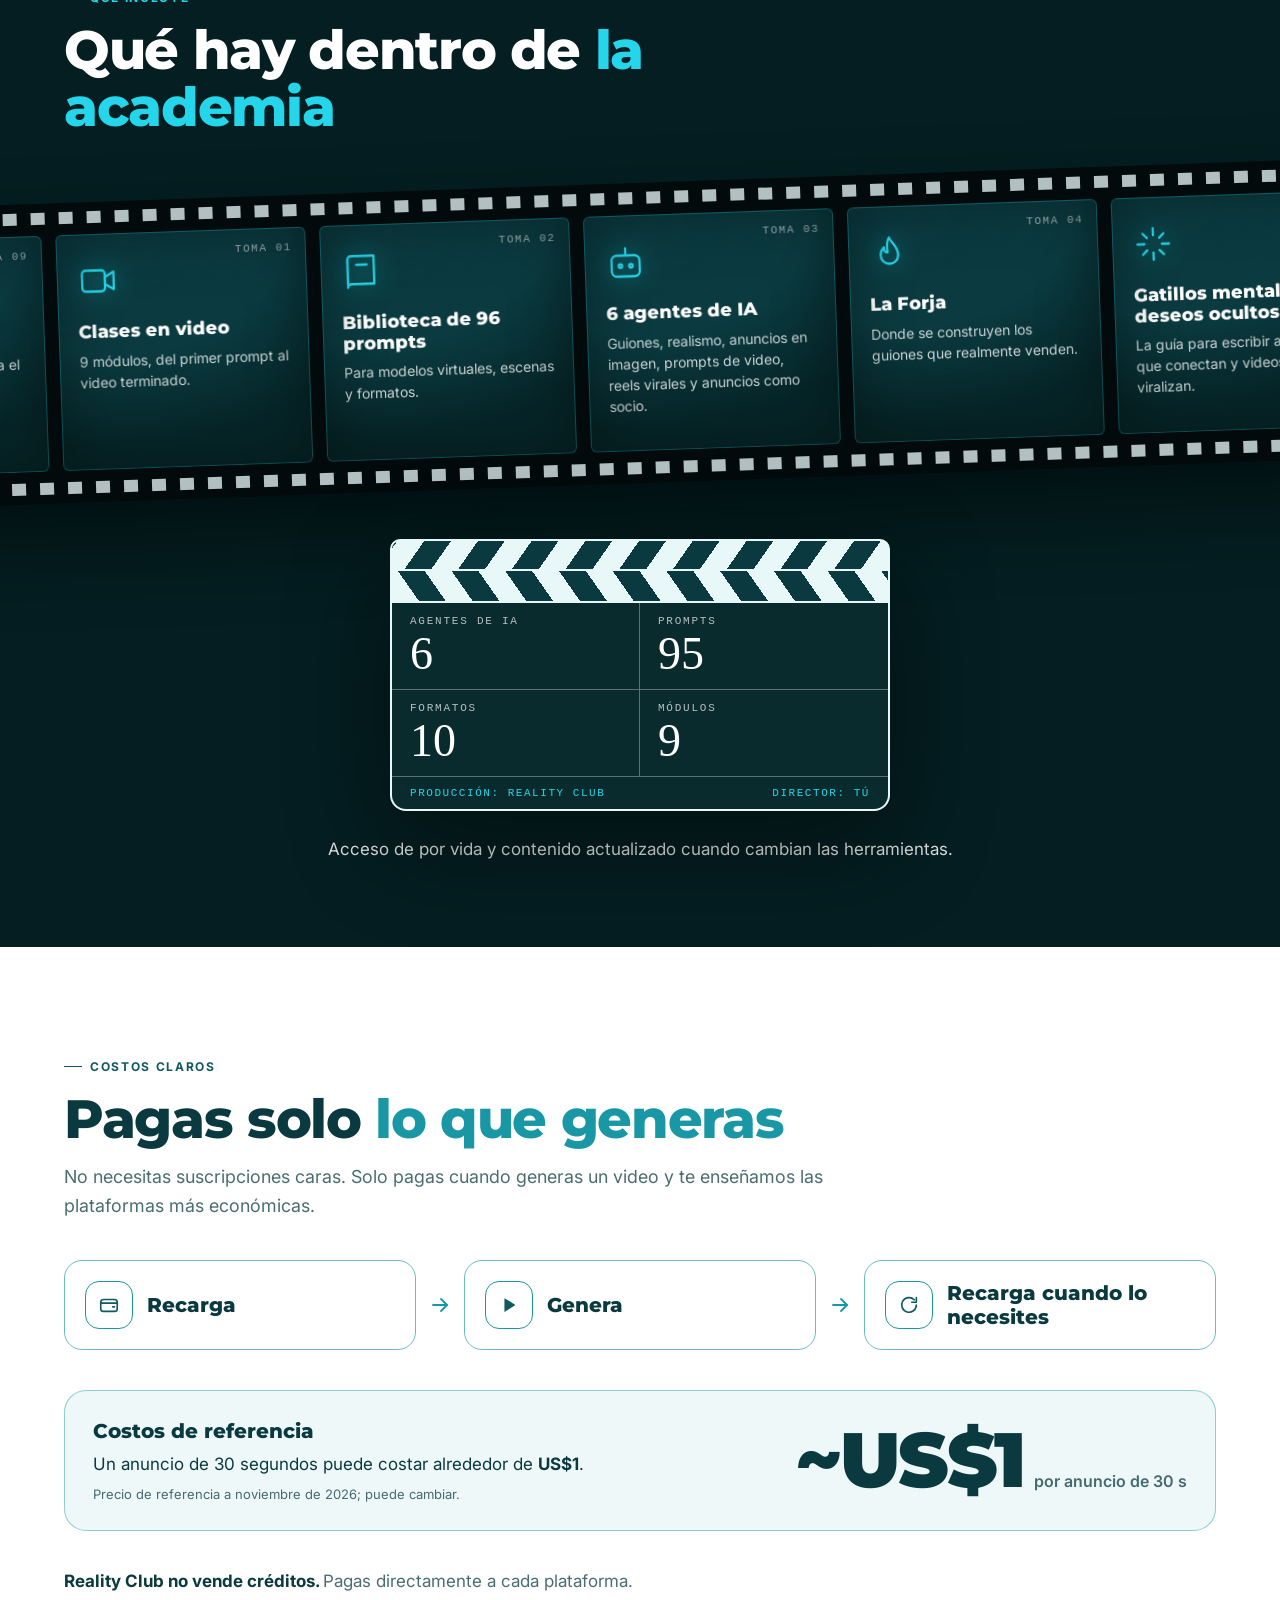
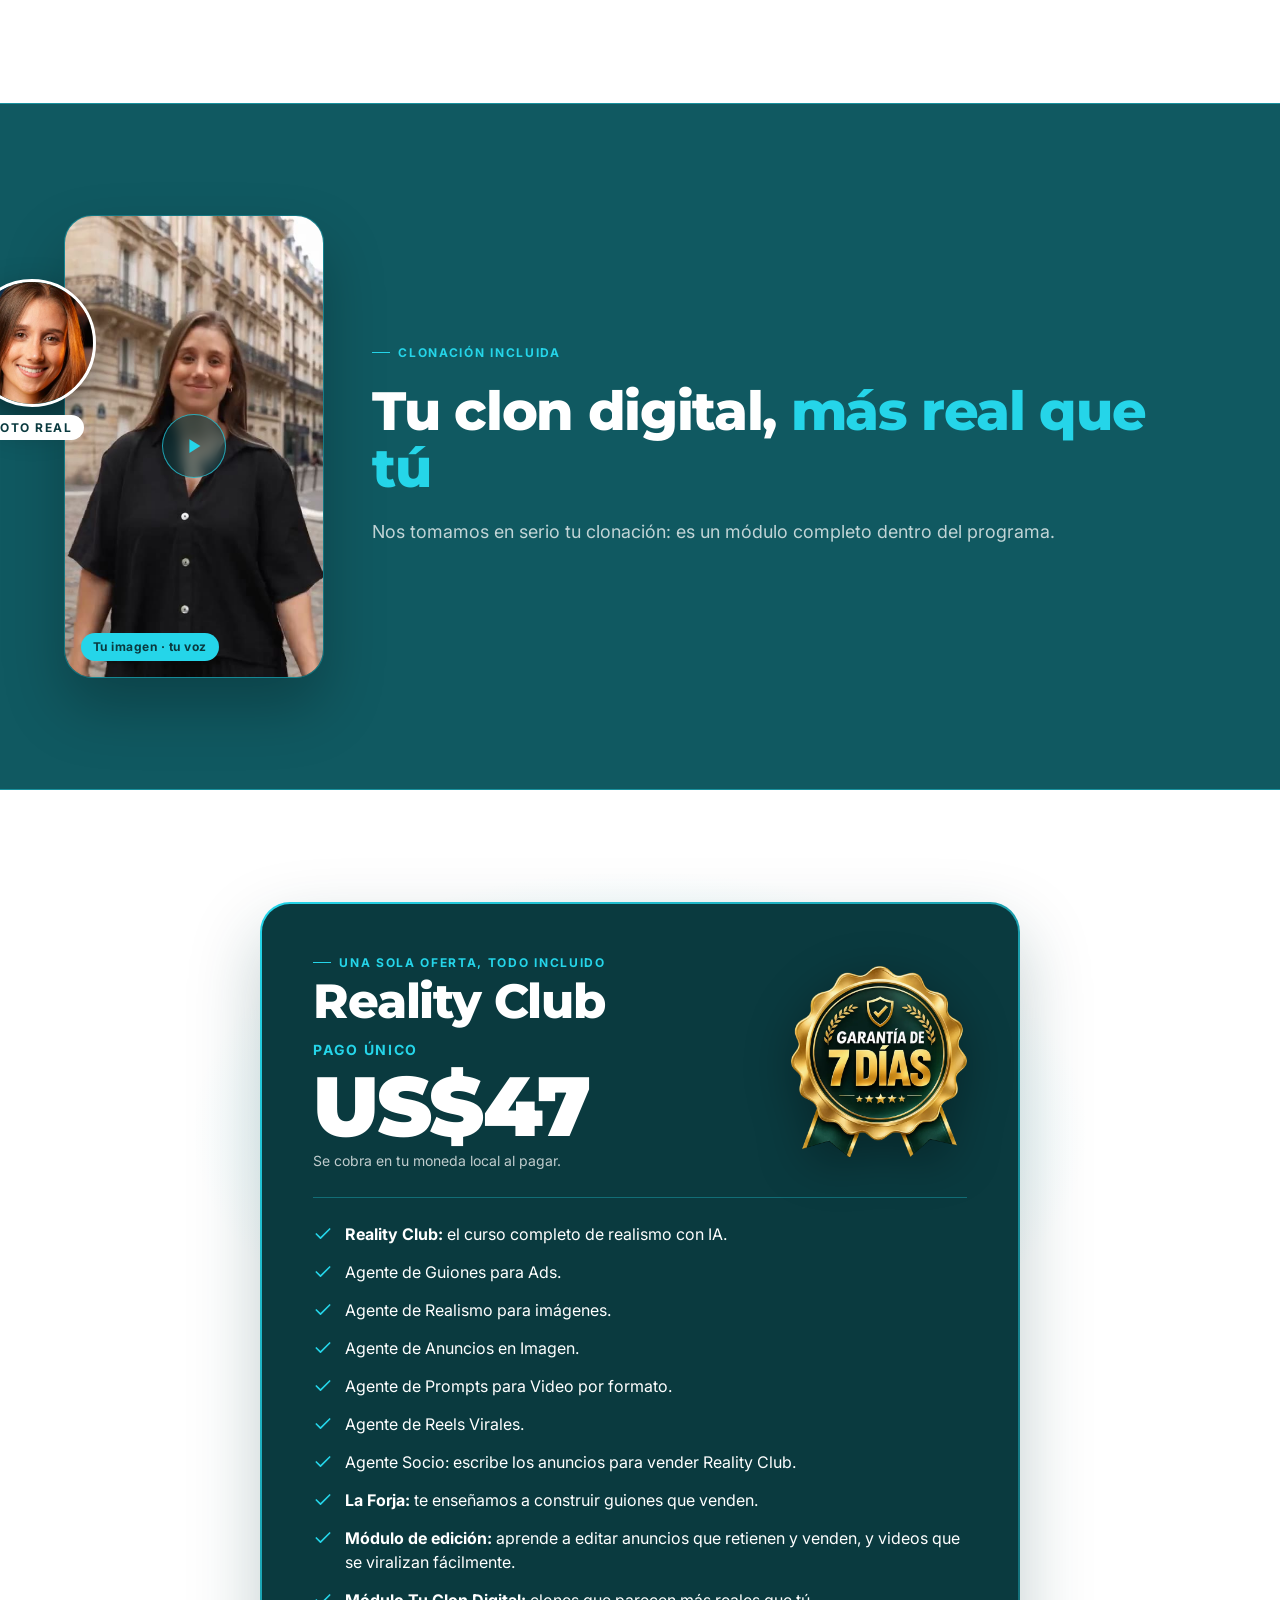
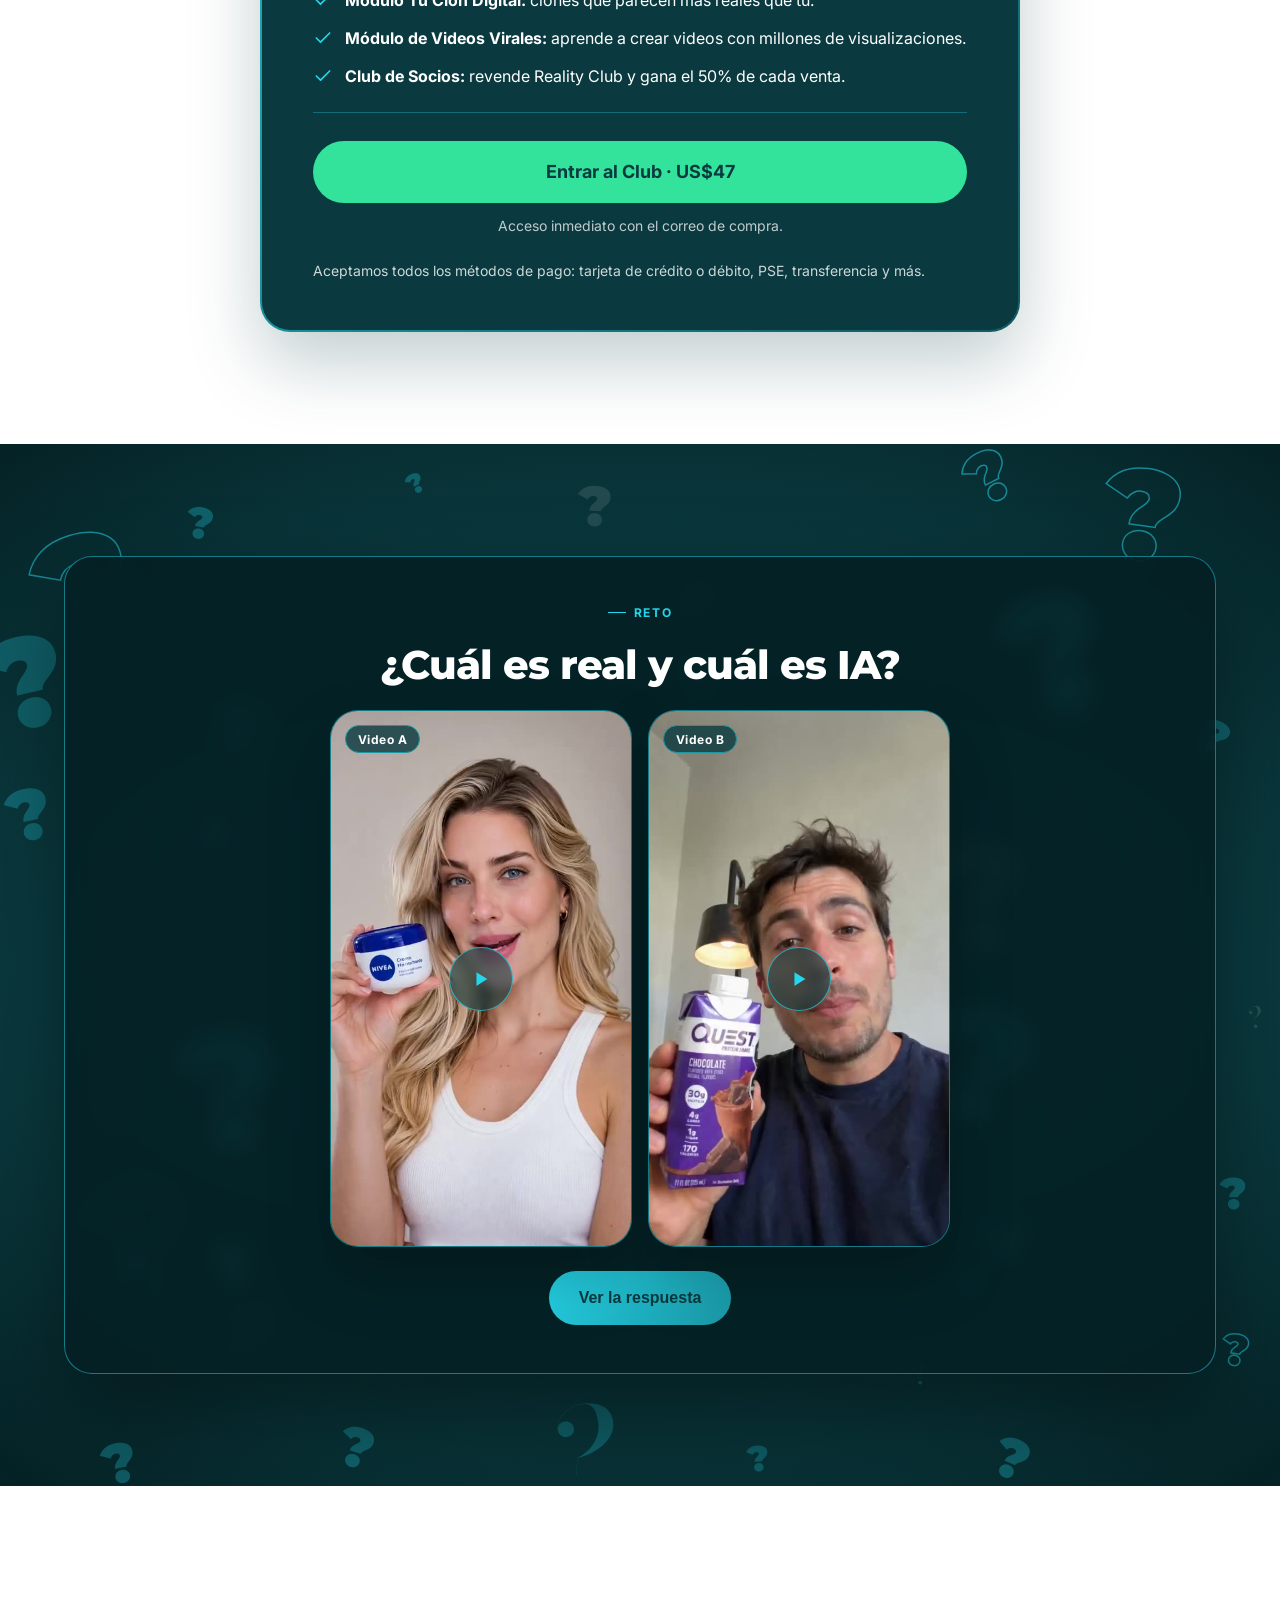
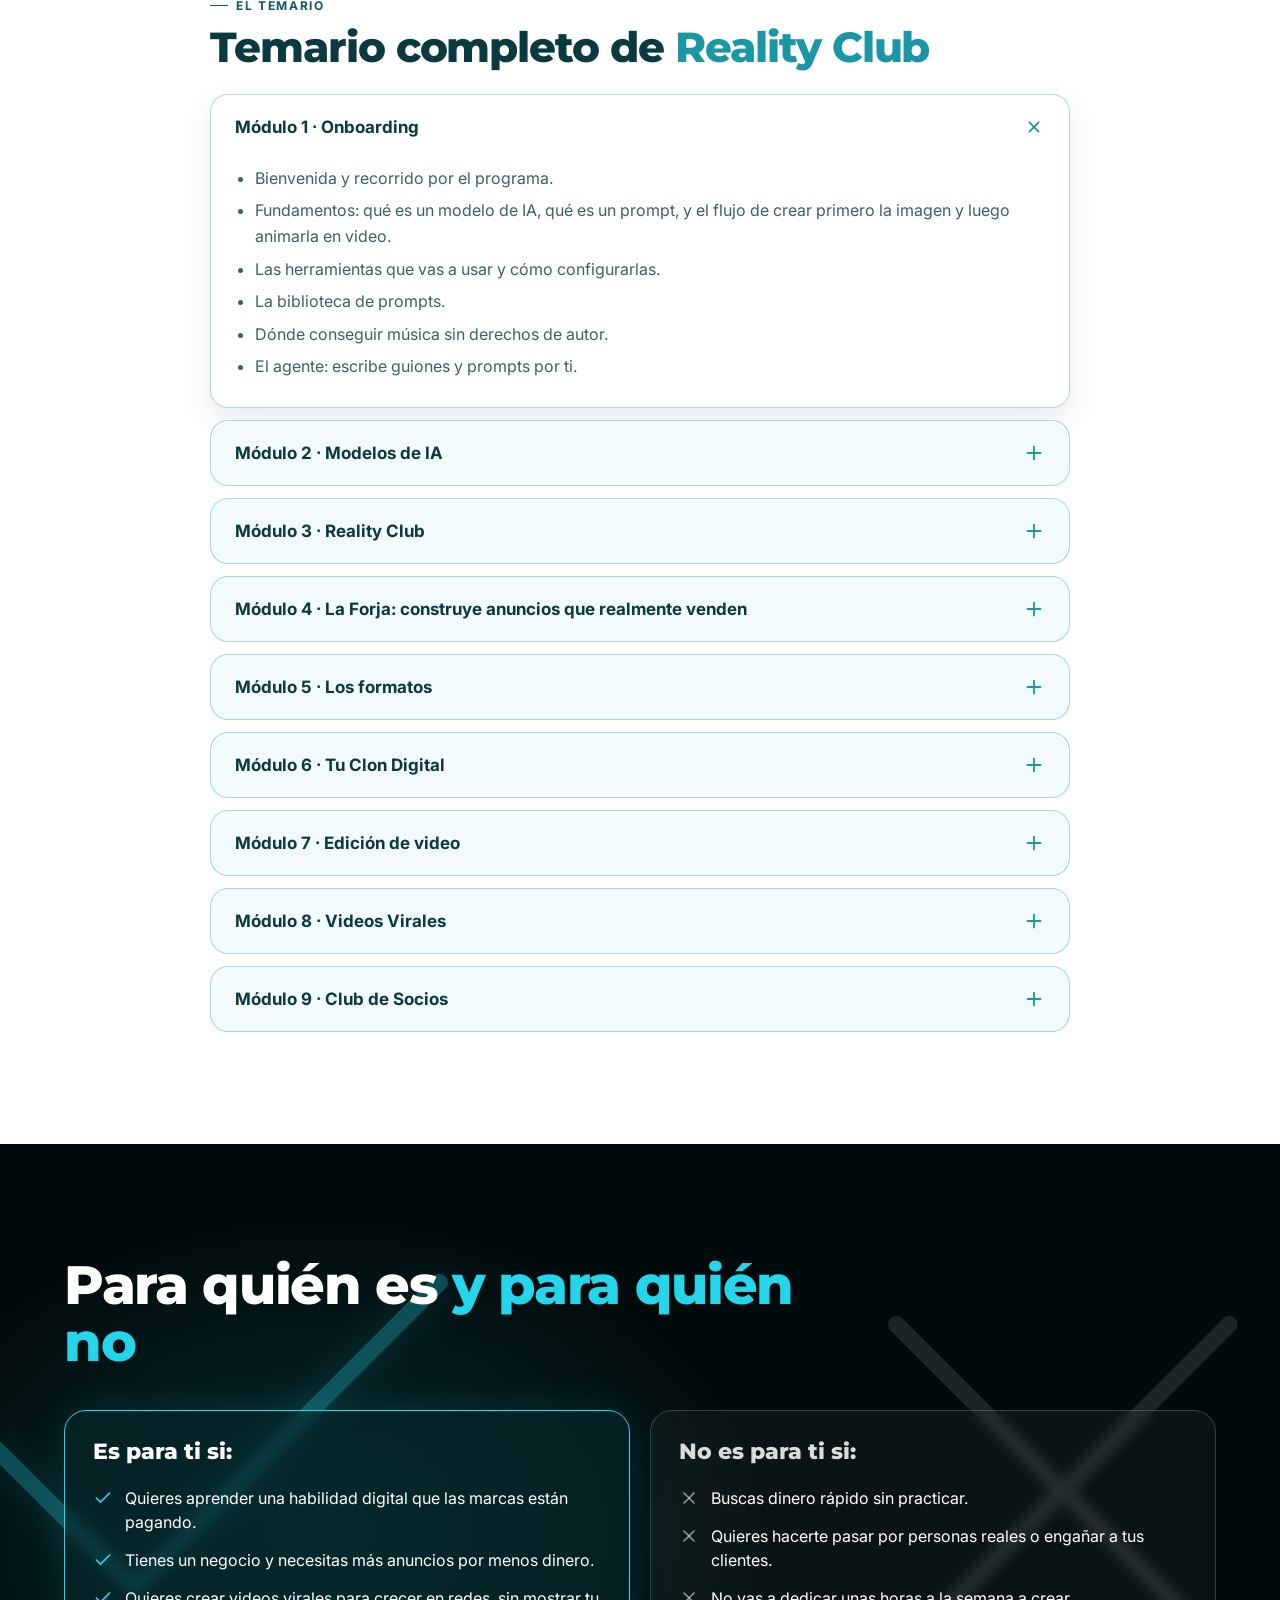
==== commit e683b9e1: "Quita el enlace de los logos de la página de ventas Co-Authored-By: Claude Opus 5.5 <noreply@anthrop" ====
--- a/public/index.html
+++ b/public/index.html
@@ -33,9 +33,9 @@
   <div aria-hidden="true" style="position: absolute; inset: 0; background: linear-gradient(180deg, rgba(10,58,63,0.7) 0%, rgba(10,58,63,0) 22%, rgba(10,58,63,0) 42%, rgba(10,58,63,0.62) 60%, rgba(4,30,33,0.94) 80%, #041E21 100%)"></div>
 
   <div style="position: absolute; top: 0; left: 0; right: 0; display: grid; grid-template-columns: 1fr auto 1fr; align-items: center; padding: 20px clamp(16px, 3vw, 40px); z-index: 3">
-    <a href="#top-rest" aria-label="Reality Club, inicio" style="justify-self: start; display: inline-flex; align-items: center; min-height: 44px; color: #FFFFFF">
+    <span style="justify-self: start; display: inline-flex; align-items: center; min-height: 44px; color: #FFFFFF">
       <img src="assets/logo-r.png" alt="" style="height: 40px; width: auto; display: block">
-    </a>
+    </span>
     <p style="margin: 0; line-height: 0"><img src="assets/logo-reality-club.png" alt="Reality Club" style="height: clamp(16px, 2.1vw, 28px); width: auto; display: block"></p>
     <span aria-hidden="true"></span>
   </div>
@@ -55,10 +55,10 @@
 <!-- 1 · NAVEGACIÓN (aparece al salir del hero) -->
 <nav aria-label="Principal" style="position: sticky; top: 0; z-index: 50; background: rgba(4,30,33,0.92); backdrop-filter: blur(14px); -webkit-backdrop-filter: blur(14px); border-bottom: 1px solid rgba(26,151,165,0.45)">
   <div class="wrap nav-row" style="display: flex; align-items: center; justify-content: space-between; gap: 16px; min-height: 72px">
-    <a href="#top-rest" style="display: inline-flex; align-items: center; gap: 10px; text-decoration: none; color: #FFFFFF; min-height: 44px">
+    <span class="nav-logo" style="display: inline-flex; align-items: center; gap: 10px; color: #FFFFFF; min-height: 44px">
       <img loading="lazy" src="assets/logo-r.png" alt="" style="height: 30px; width: auto; display: block">
       <img class="logo-word" src="assets/logo-reality-club.png" alt="Reality Club" style="height: 15px; width: auto; display: block">
-    </a>
+    </span>
     <div class="navlinks" style="display: flex; gap: 28px; align-items: center">
       <a href="#formatos">Formatos</a>
       <a href="#metodo">Método R.E.A.L.</a>
--- a/public/css/styles.css
+++ b/public/css/styles.css
@@ -467,4 +467,4 @@
 @media (max-width:899px){.calc{padding:26px 20px}.calc-out{grid-template-columns:1fr}}
 
 /* Navegación: enlaces centrados en PC */
-@media (min-width:900px){.nav-row{display:grid !important;grid-template-columns:1fr auto 1fr}.nav-row > a{justify-self:start}}
+@media (min-width:900px){.nav-row{display:grid !important;grid-template-columns:1fr auto 1fr}.nav-row > a,.nav-row > .nav-logo{justify-self:start}}
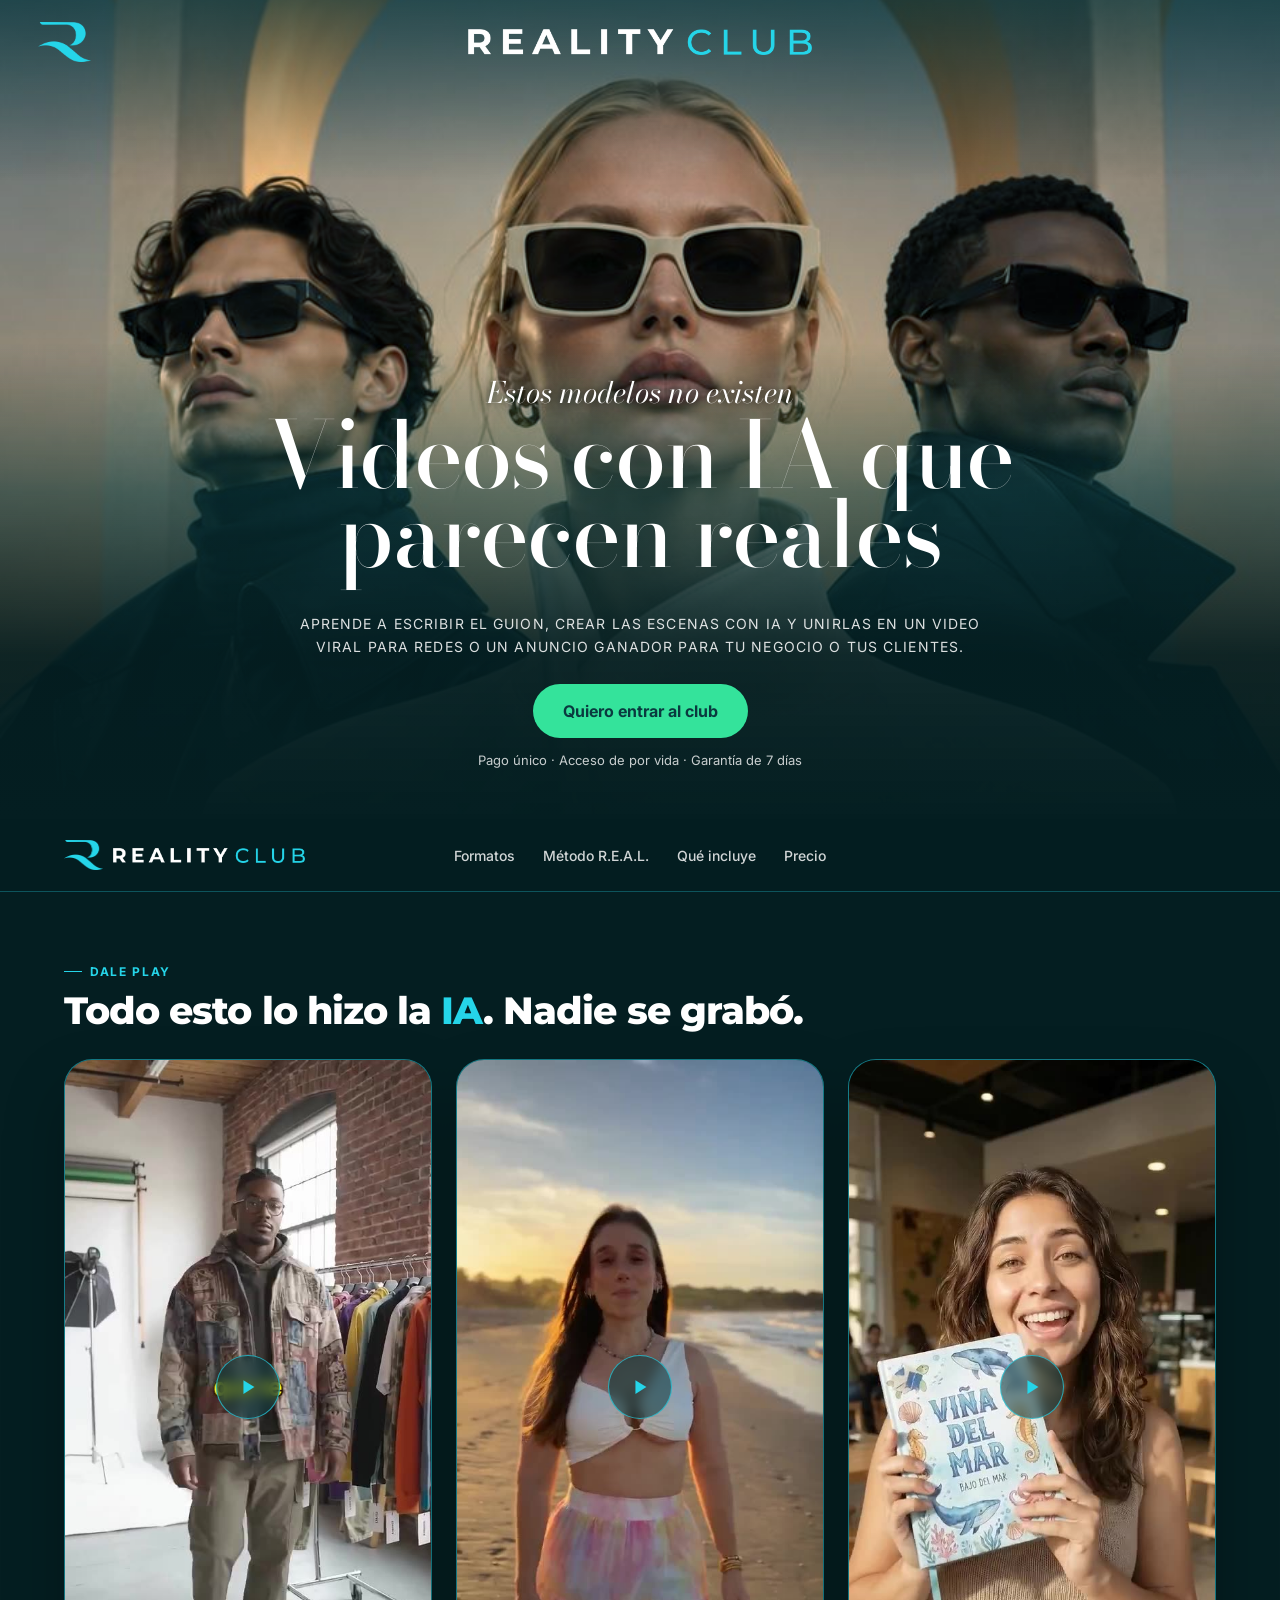
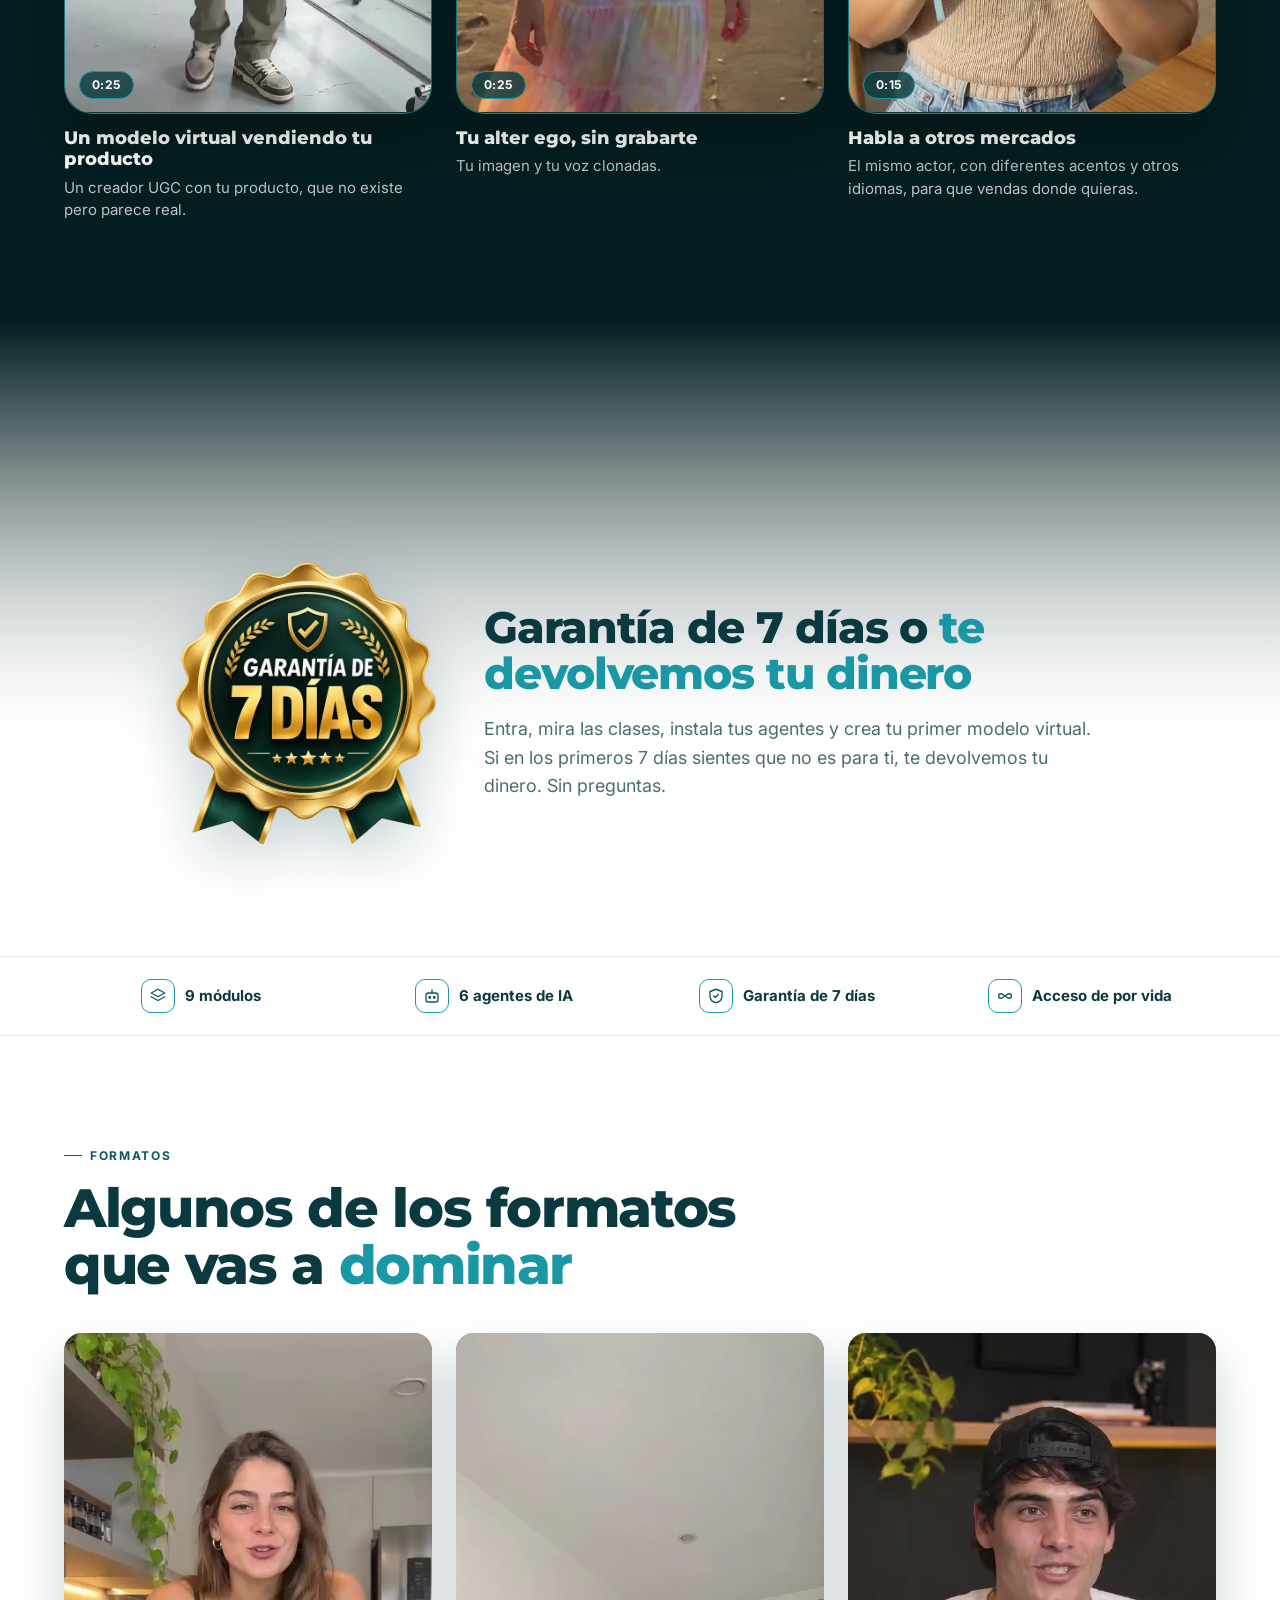
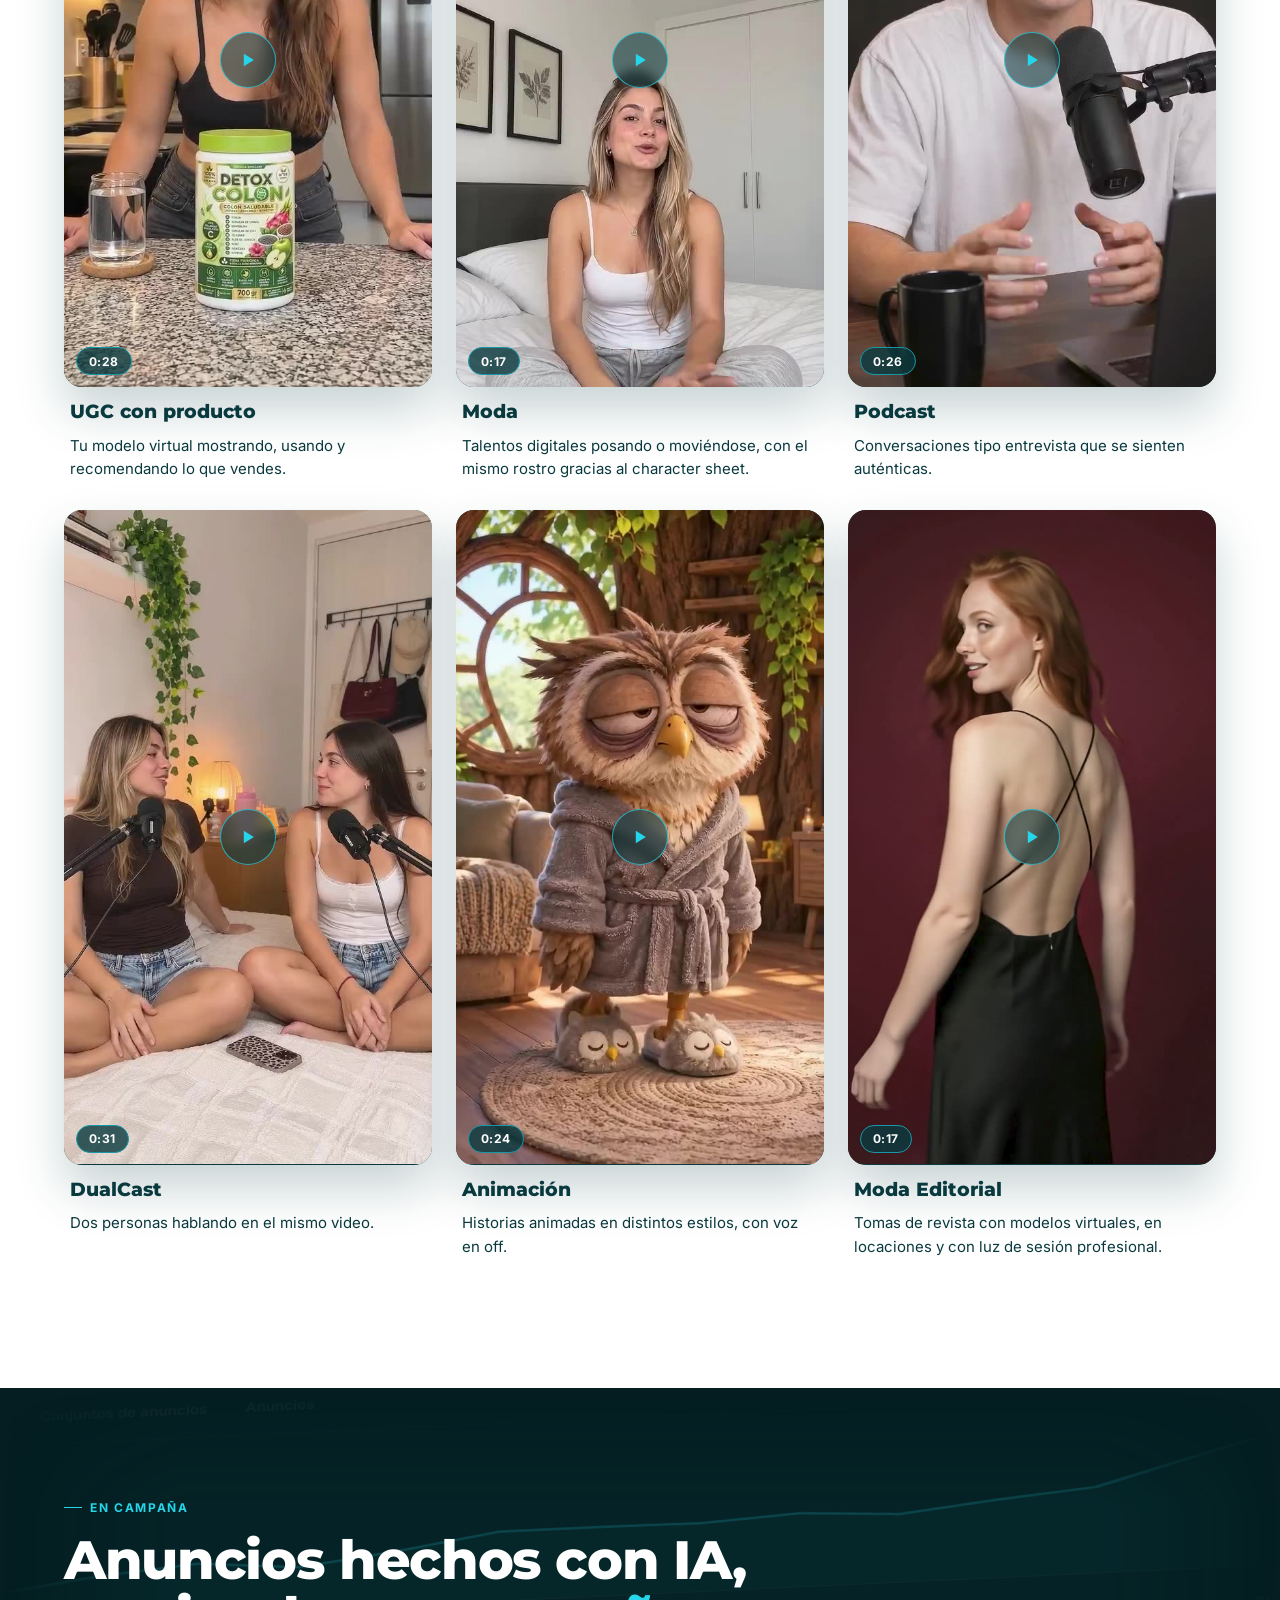
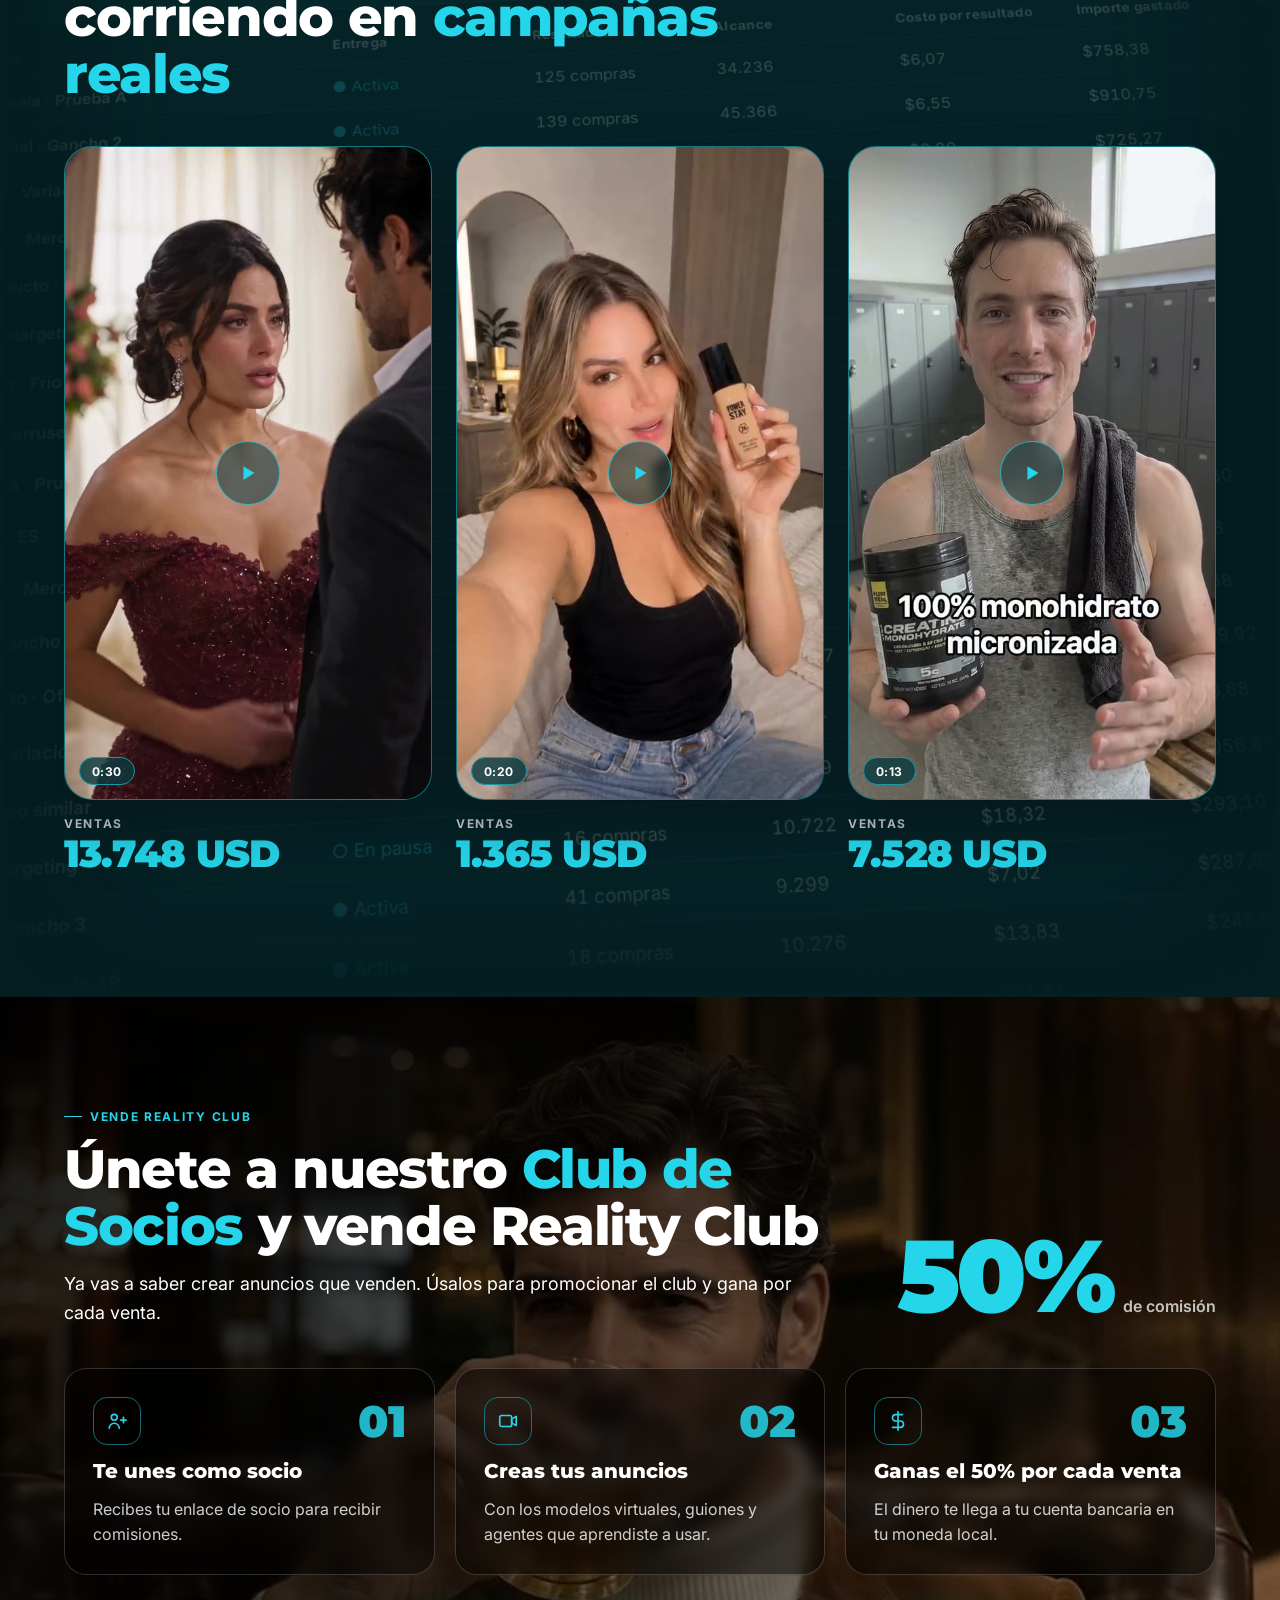
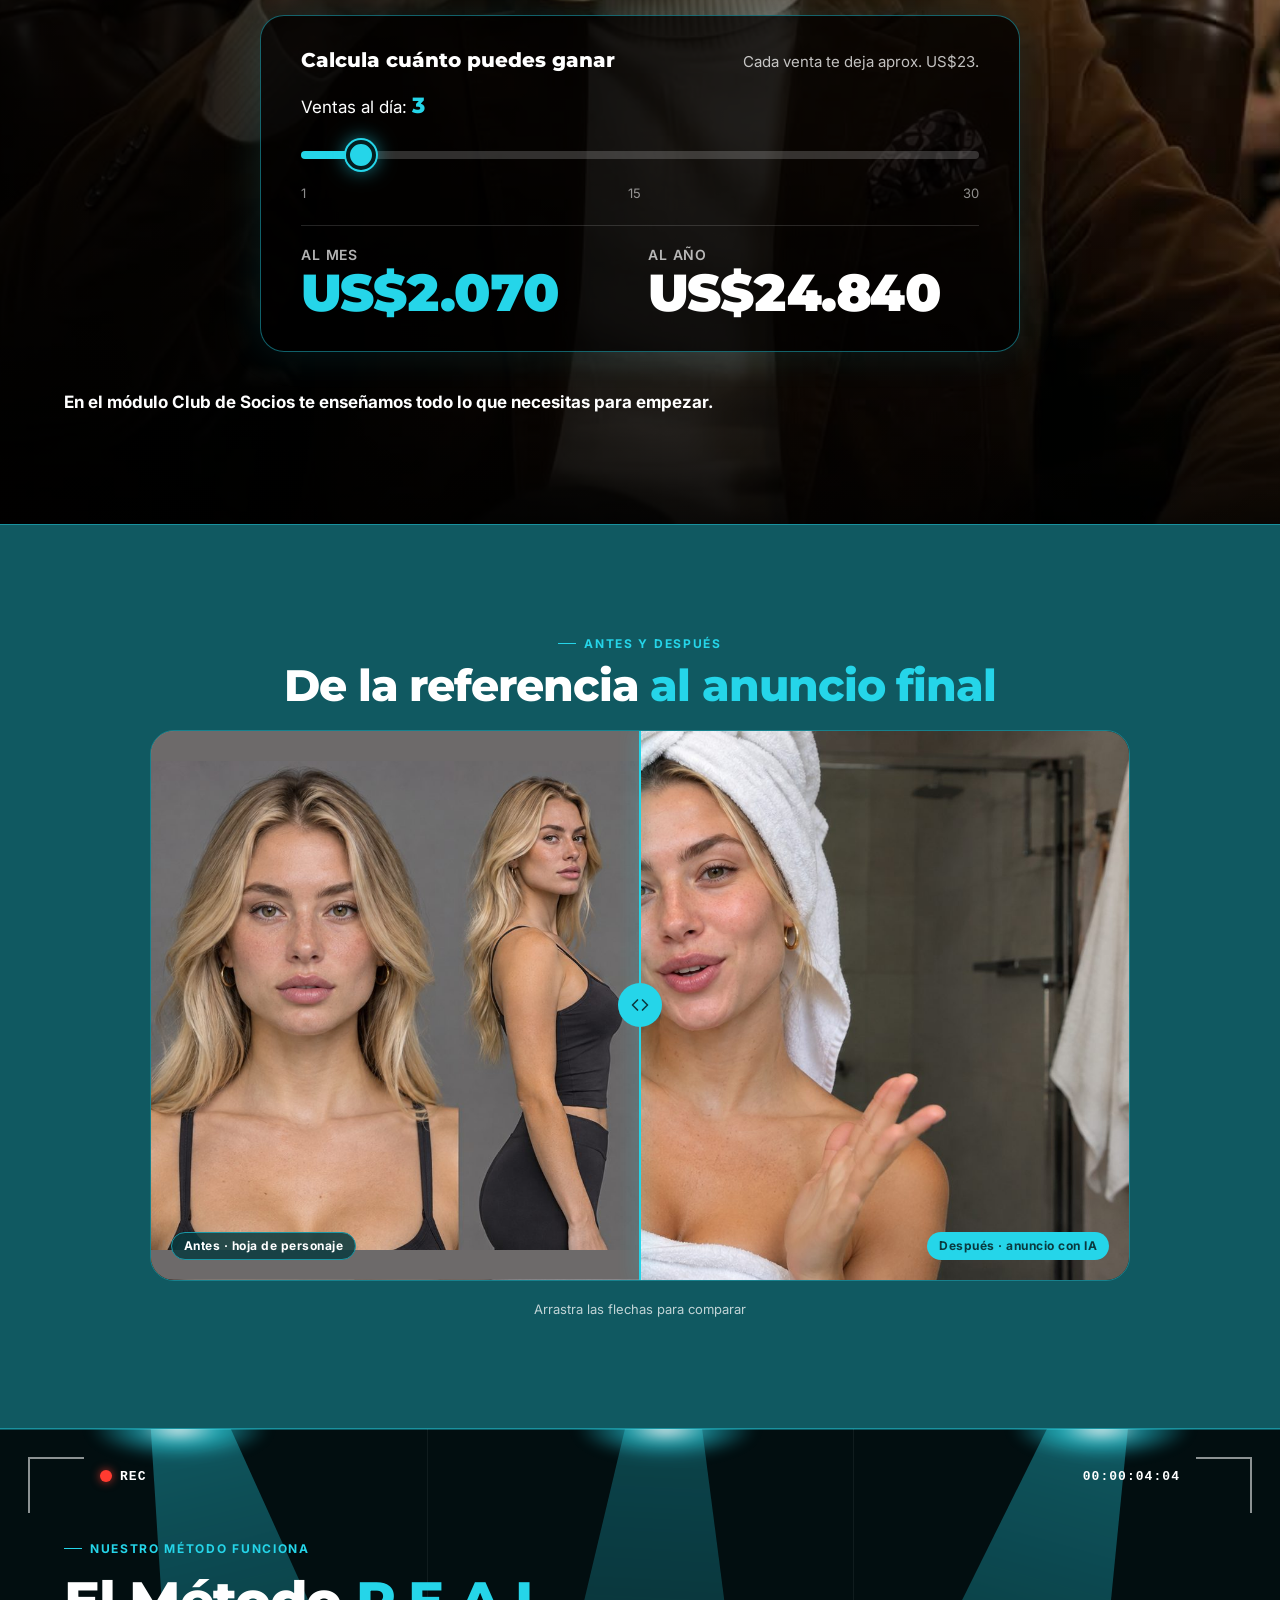
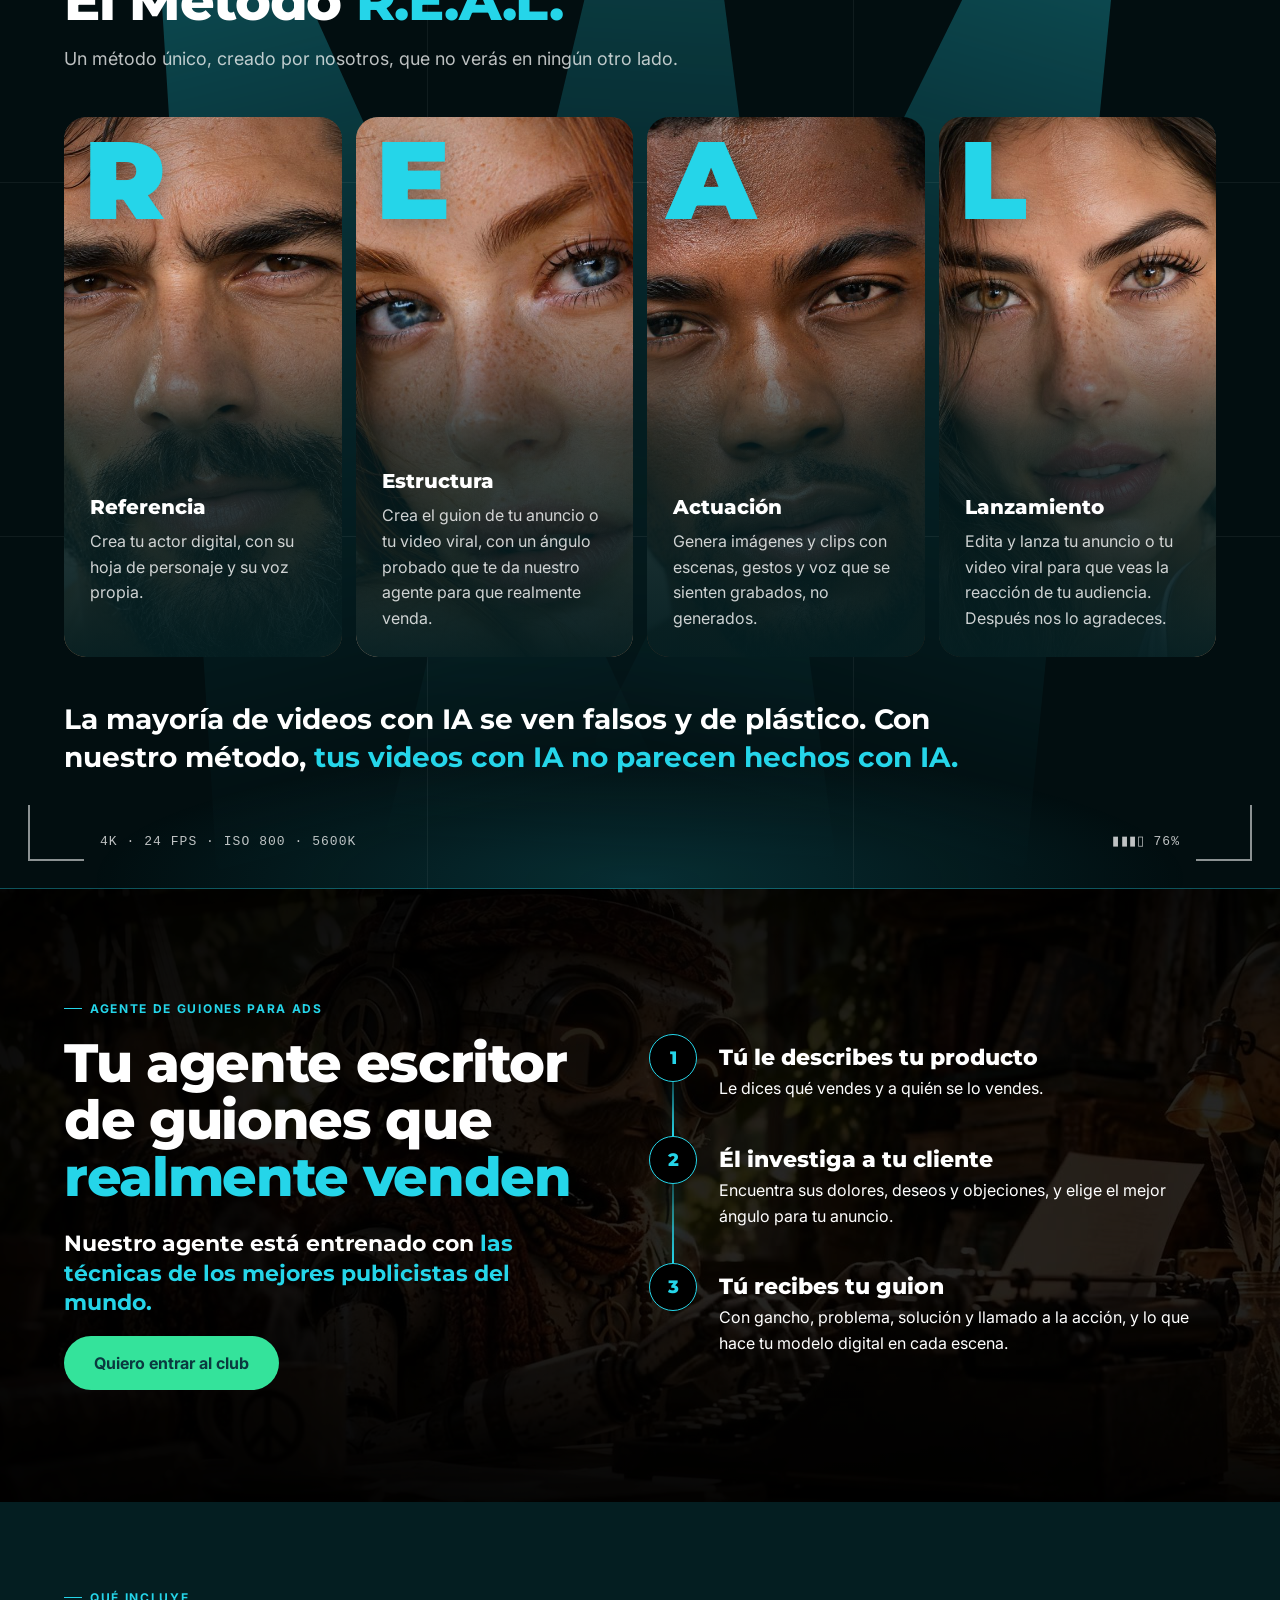
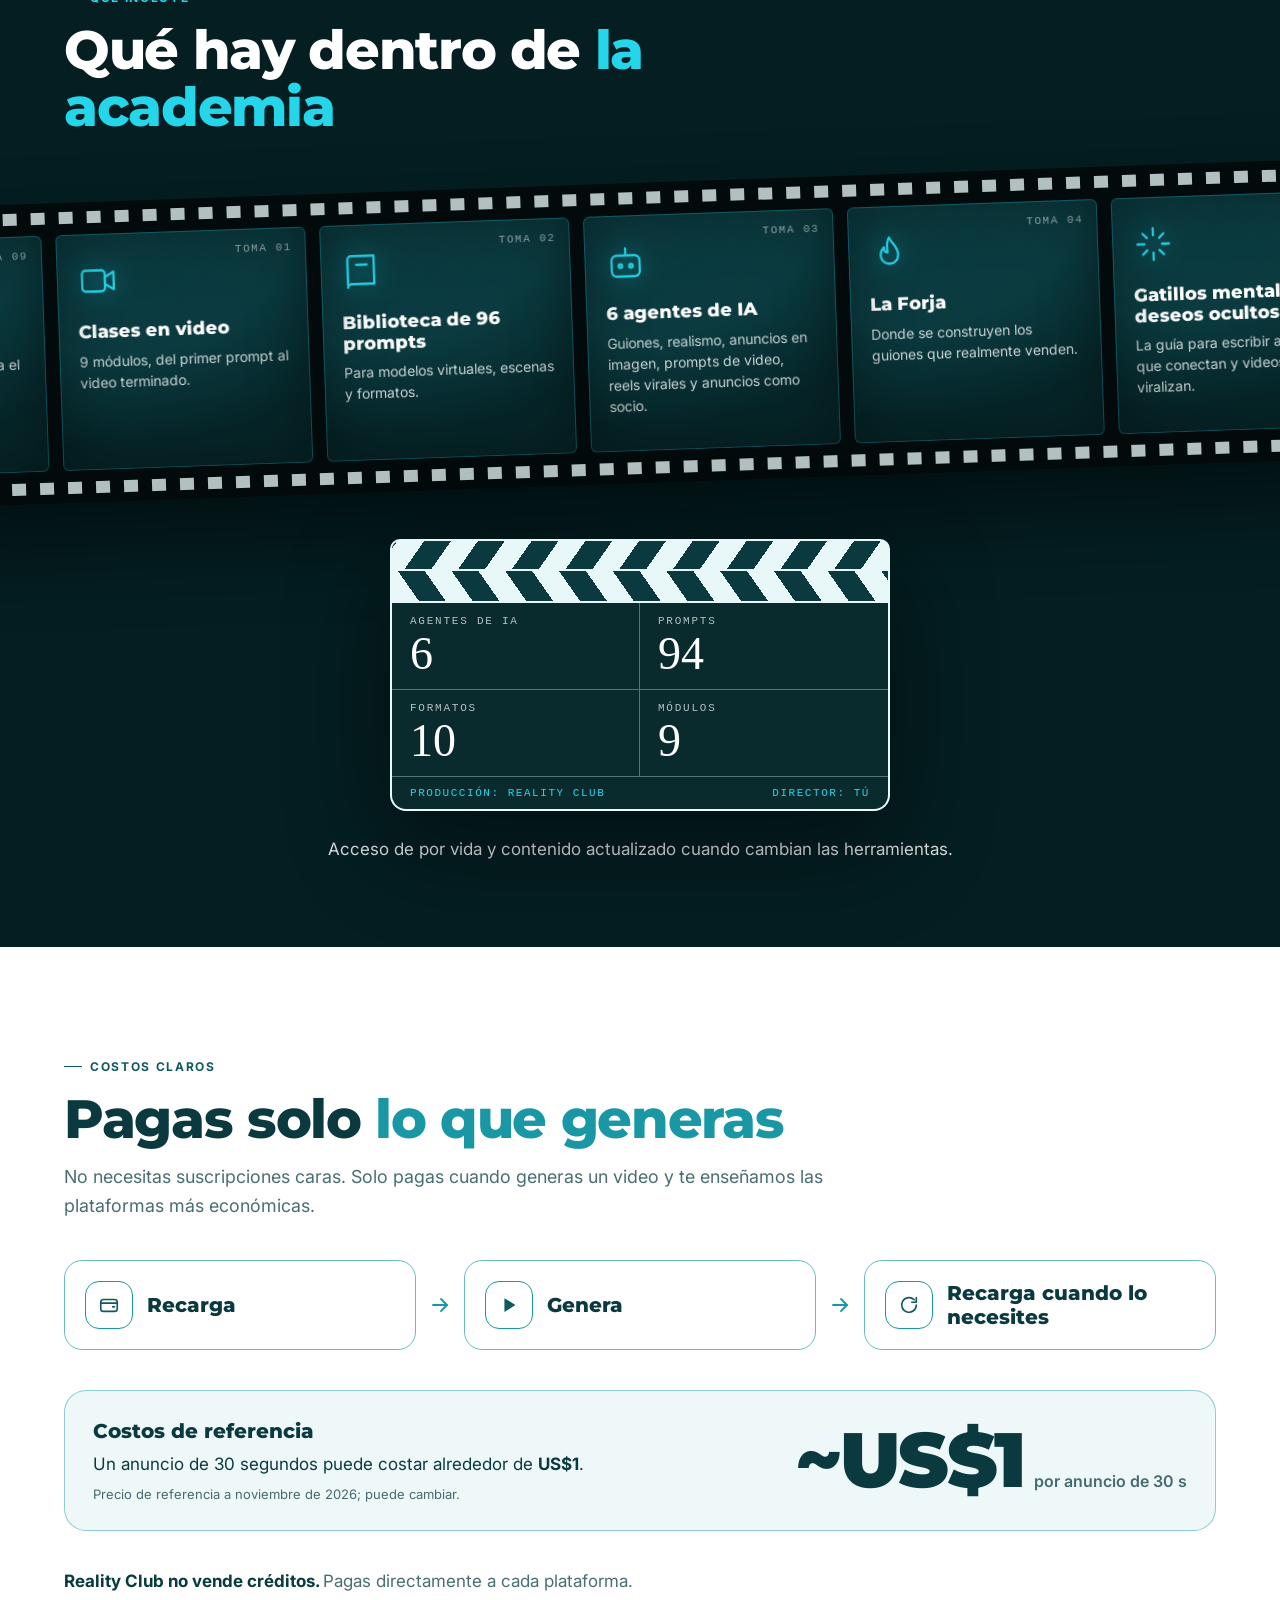
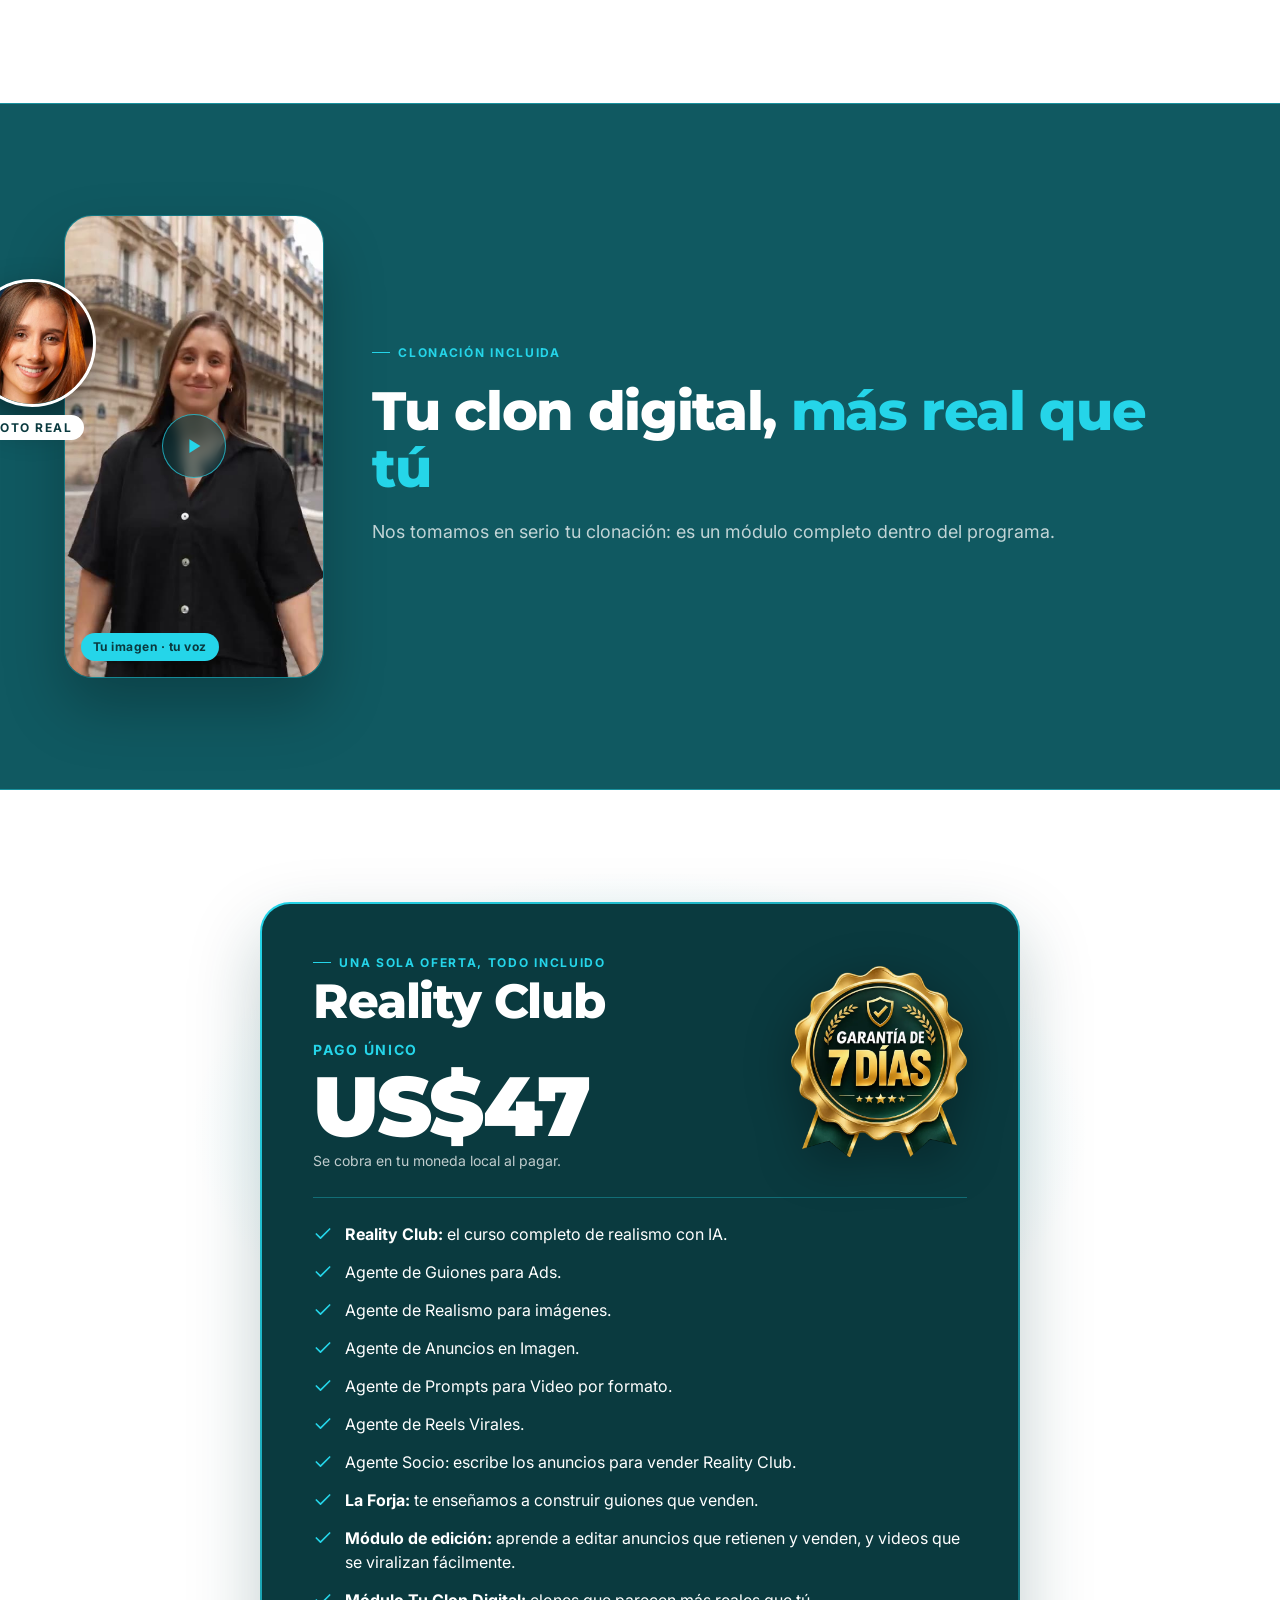
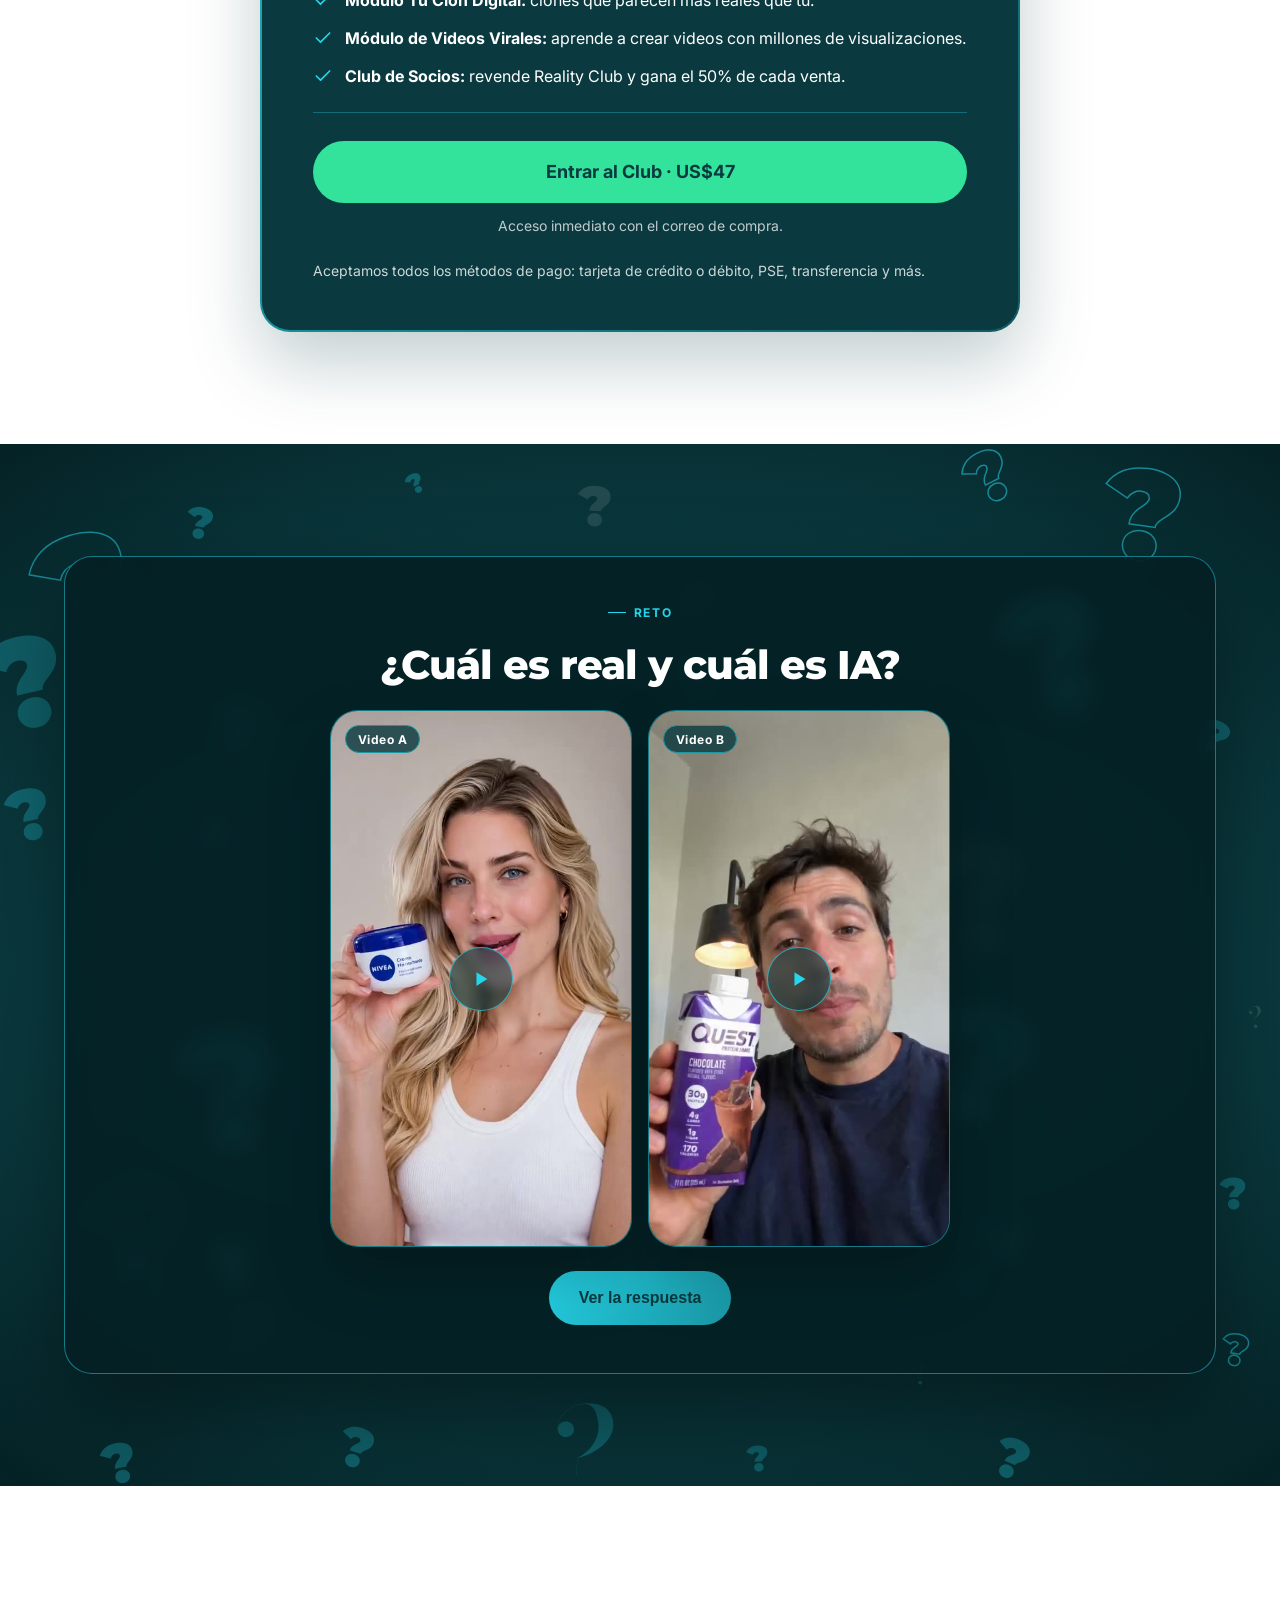
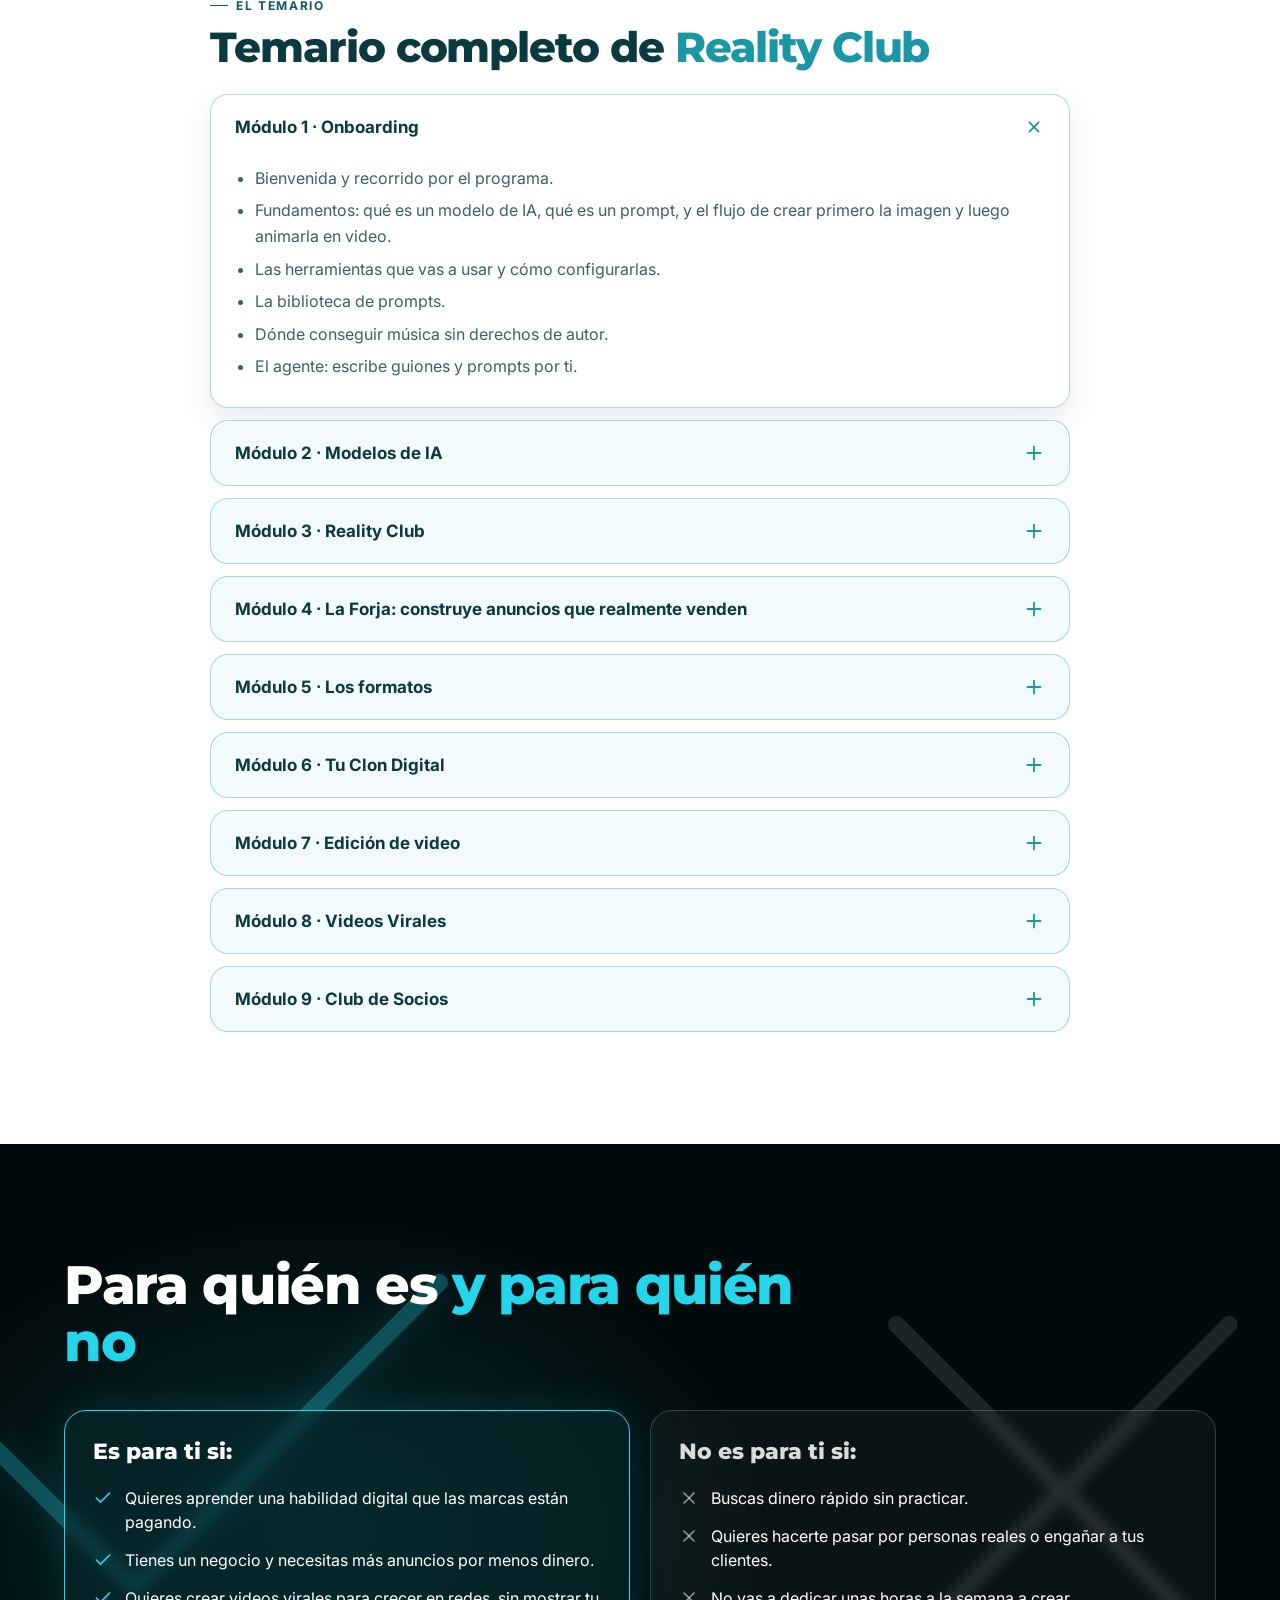
==== commit 249ea760: "Acelera la carga: foto principal primero, portadas y fotos al acercarse, fuentes sin bloquear y alto" ====
--- a/public/index.html
+++ b/public/index.html
@@ -11,7 +11,10 @@
 <link rel="apple-touch-icon" href="assets/apple-touch-icon.png">
 <link rel="preconnect" href="https://fonts.googleapis.com">
 <link rel="preconnect" href="https://fonts.gstatic.com" crossorigin="anonymous">
-<link rel="stylesheet" href="https://fonts.googleapis.com/css2?family=Bodoni+Moda:ital,wght@0,400;0,500;0,600;1,400;1,500&amp;family=Inter:wght@400;500;600;700&amp;family=Montserrat:wght@700;800;900&amp;family=Permanent+Marker&amp;display=swap">
+<!-- Las fuentes cargan sin frenar la página (mientras llegan se ve la letra del sistema) -->
+<link rel="preload" as="style" href="https://fonts.googleapis.com/css2?family=Bodoni+Moda:ital,wght@0,400;0,500;0,600;1,400;1,500&amp;family=Inter:wght@400;500;600;700&amp;family=Montserrat:wght@700;800;900&amp;family=Permanent+Marker&amp;display=swap">
+<link rel="stylesheet" href="https://fonts.googleapis.com/css2?family=Bodoni+Moda:ital,wght@0,400;0,500;0,600;1,400;1,500&amp;family=Inter:wght@400;500;600;700&amp;family=Montserrat:wght@700;800;900&amp;family=Permanent+Marker&amp;display=swap" media="print" onload="this.media='all'">
+<noscript><link rel="stylesheet" href="https://fonts.googleapis.com/css2?family=Bodoni+Moda:ital,wght@0,400;0,500;0,600;1,400;1,500&amp;family=Inter:wght@400;500;600;700&amp;family=Montserrat:wght@700;800;900&amp;family=Permanent+Marker&amp;display=swap"></noscript>
 <link rel="stylesheet" href="css/styles.css">
 <!-- Meta Pixel Code -->
 <script>
@@ -27,8 +30,10 @@
 
 <!-- 2 · HERO EDITORIAL -->
 <header class="hero-box" aria-label="Portada" style="position: relative; height: clamp(720px, 64vw, 960px); overflow: hidden; background: #041E21">
-  <img loading="lazy" fetchpriority="high" class="anim-settle hero-d" src="assets/e110eab4cba68945ea865051d76433cf.jpg" alt="Tres modelos virtuales creados con IA, con gafas de sol y abrigos, frente a arcos de concreto al atardecer" style="position: absolute; inset: 0; width: 100%; height: 100%; object-fit: cover; object-position: 50% 28%">
-  <img loading="lazy" class="anim-settle hero-m" src="assets/7df9959986d89da0952d3efeab47b73c.jpg" alt="Tres modelos virtuales creados con IA, con gafas de sol y abrigos, frente a arcos de concreto al atardecer" style="position: absolute; inset: 0; width: 100%; height: 100%; object-fit: cover; object-position: 50% 15%">
+  <picture>
+    <source media="(max-width: 899px)" srcset="assets/7df9959986d89da0952d3efeab47b73c.jpg">
+    <img fetchpriority="high" class="anim-settle hero-img" src="assets/e110eab4cba68945ea865051d76433cf.jpg" alt="Tres modelos virtuales creados con IA, con gafas de sol y abrigos, frente a arcos de concreto al atardecer" style="position: absolute; inset: 0; width: 100%; height: 100%; object-fit: cover">
+  </picture>
   <div aria-hidden="true" style="position: absolute; inset: 0; background: linear-gradient(180deg, #0A3A3F 0%, #1A97A5 45%, #25D5E9 100%); mix-blend-mode: soft-light; opacity: 0.45"></div>
   <div aria-hidden="true" style="position: absolute; inset: 0; background: linear-gradient(180deg, rgba(10,58,63,0.7) 0%, rgba(10,58,63,0) 22%, rgba(10,58,63,0) 42%, rgba(10,58,63,0.62) 60%, rgba(4,30,33,0.94) 80%, #041E21 100%)"></div>
 
@@ -82,7 +87,7 @@
     <div class="rail">
       <article style="display: flex; flex-direction: column; gap: 14px">
           <div class="phone">
-            <video data-vid="h2" src="assets/5fec6890a79775f68cf2a9f6c7c5e880.mp4" poster="assets/cba5ac8265e34da2424d4dc18e4bd55e.jpg" playsInline="playsInline" preload="none" aria-label="Anuncio hecho con IA: un creador UGC con el producto" style="position: absolute; inset: 0; width: 100%; height: 100%; object-fit: cover"></video>
+            <video data-vid="h2" src="assets/5fec6890a79775f68cf2a9f6c7c5e880.mp4" data-poster="assets/cba5ac8265e34da2424d4dc18e4bd55e.jpg" playsInline="playsInline" preload="none" aria-label="Anuncio hecho con IA: un creador UGC con el producto" style="position: absolute; inset: 0; width: 100%; height: 100%; object-fit: cover"></video>
           <button type="button" class="reto-btn" data-vid-toggle="h2" aria-label="Reproducir video con sonido"><span class="dc-if" data-play-ind="h2"><span class="play" aria-hidden="true"><svg width="22" height="22" viewBox="0 0 24 24" fill="currentColor" aria-hidden="true"><path d="M7 4.5v15l12-7.5z"></path></svg></span></span></button>
             <span class="pill pill-a" style="position: absolute; left: 14px; bottom: 14px; background: rgba(10,58,63,0.8); color: #FFFFFF">0:25</span>
           </div>
@@ -93,7 +98,7 @@
         </article>
       <article style="display: flex; flex-direction: column; gap: 14px">
           <div class="phone">
-            <video data-vid="h1" src="assets/5e767563e6753cbeb59e767403b02d7f.mp4" poster="assets/0ff863a52c4bf808f2997f31a50fd972.jpg" playsInline="playsInline" preload="none" aria-label="Anuncio hecho con IA: un alter ego con imagen y voz clonadas" style="position: absolute; inset: 0; width: 100%; height: 100%; object-fit: cover"></video>
+            <video data-vid="h1" src="assets/5e767563e6753cbeb59e767403b02d7f.mp4" data-poster="assets/0ff863a52c4bf808f2997f31a50fd972.jpg" playsInline="playsInline" preload="none" aria-label="Anuncio hecho con IA: un alter ego con imagen y voz clonadas" style="position: absolute; inset: 0; width: 100%; height: 100%; object-fit: cover"></video>
           <button type="button" class="reto-btn" data-vid-toggle="h1" aria-label="Reproducir video con sonido"><span class="dc-if" data-play-ind="h1"><span class="play" aria-hidden="true"><svg width="22" height="22" viewBox="0 0 24 24" fill="currentColor" aria-hidden="true"><path d="M7 4.5v15l12-7.5z"></path></svg></span></span></button>
             <span class="pill pill-a" style="position: absolute; left: 14px; bottom: 14px; background: rgba(10,58,63,0.8); color: #FFFFFF">0:25</span>
           </div>
@@ -104,7 +109,7 @@
         </article>
       <article style="display: flex; flex-direction: column; gap: 14px">
           <div class="phone">
-            <video data-vid="h3" src="assets/40437ec91e17f72b55b083f6c26d58e5.mp4" poster="assets/a57fedfc63e0fb89834632bd52b679a3.jpg" playsInline="playsInline" preload="none" aria-label="Anuncio hecho con IA: el mismo talento digital hablándole a otro mercado" style="position: absolute; inset: 0; width: 100%; height: 100%; object-fit: cover"></video>
+            <video data-vid="h3" src="assets/40437ec91e17f72b55b083f6c26d58e5.mp4" data-poster="assets/a57fedfc63e0fb89834632bd52b679a3.jpg" playsInline="playsInline" preload="none" aria-label="Anuncio hecho con IA: el mismo talento digital hablándole a otro mercado" style="position: absolute; inset: 0; width: 100%; height: 100%; object-fit: cover"></video>
           <button type="button" class="reto-btn" data-vid-toggle="h3" aria-label="Reproducir video con sonido"><span class="dc-if" data-play-ind="h3"><span class="play" aria-hidden="true"><svg width="22" height="22" viewBox="0 0 24 24" fill="currentColor" aria-hidden="true"><path d="M7 4.5v15l12-7.5z"></path></svg></span></span></button>
             <span class="pill pill-a" style="position: absolute; left: 14px; bottom: 14px; background: rgba(10,58,63,0.8); color: #FFFFFF">0:15</span>
           </div>
@@ -121,7 +126,7 @@
 <!-- 20 · GARANTÍA -->
 <section class="sec light gar-sec">
   <div class="wrap" style="display: flex; flex-wrap: wrap; gap: 48px; align-items: center; justify-content: center">
-    <img loading="eager" fetchpriority="low" decoding="async" src="assets/16232da9c9de6f819c0187356140f6d2.webp" alt="Sello de garantía de 7 días" style="flex: none; width: 260px; height: auto; display: block; filter: drop-shadow(0 18px 30px rgba(10,58,63,0.25))">
+    <img loading="lazy" decoding="async" src="assets/16232da9c9de6f819c0187356140f6d2.webp" alt="Sello de garantía de 7 días" style="flex: none; width: 260px; height: auto; display: block; filter: drop-shadow(0 18px 30px rgba(10,58,63,0.25))">
     <div style="flex: 1 1 420px; max-width: 620px; display: flex; flex-direction: column; gap: 18px">
       <h2 class="h2" style="font-size: clamp(28px, 3.4vw, 44px)">Garantía de 7 días o <span class="hl">te devolvemos tu dinero</span></h2>
       <p class="lead">Entra, mira las clases, instala tus agentes y crea tu primer modelo virtual. Si en los primeros 7 días sientes que no es para ti, te devolvemos tu dinero. Sin preguntas.</p>
@@ -163,7 +168,7 @@
     <div class="rail">
       <article class="card" style="padding: 16px; display: flex; flex-direction: column; gap: 14px">
           <div class="thumb" style="aspect-ratio: 9 / 16">
-            <video data-vid="f1" src="assets/812ed8e0771f9f4a4754814ff5ffa551.mp4" poster="assets/c8d4dd685e2762d8f0098faca8b50151.jpg" playsInline="playsInline" preload="none" aria-label="Ejemplo de formato UGC con producto" style="position: absolute; inset: 0; width: 100%; height: 100%; object-fit: cover"></video>
+            <video data-vid="f1" src="assets/812ed8e0771f9f4a4754814ff5ffa551.mp4" data-poster="assets/c8d4dd685e2762d8f0098faca8b50151.jpg" playsInline="playsInline" preload="none" aria-label="Ejemplo de formato UGC con producto" style="position: absolute; inset: 0; width: 100%; height: 100%; object-fit: cover"></video>
             <button type="button" class="reto-btn" data-vid-toggle="f1" aria-label="Reproducir video con sonido"><span class="dc-if" data-play-ind="f1"><span class="play" aria-hidden="true" style="width: 56px; height: 56px"><svg width="20" height="20" viewBox="0 0 24 24" fill="currentColor" aria-hidden="true"><path d="M7 4.5v15l12-7.5z"></path></svg></span></span></button>
             <span class="pill pill-a" style="position: absolute; left: 12px; bottom: 12px; background: rgba(10,58,63,0.8); color: #FFFFFF">0:28</span>
           </div>
@@ -174,7 +179,7 @@
         </article>
       <article class="card" style="padding: 16px; display: flex; flex-direction: column; gap: 14px">
           <div class="thumb" style="aspect-ratio: 9 / 16">
-            <video data-vid="f2" src="assets/8a1183ce848cc37db87fdb8799bcfa5c.mp4" poster="assets/e21aa1dc31e156e1abc509890ed4a102.jpg" playsInline="playsInline" preload="none" aria-label="Ejemplo de formato moda" style="position: absolute; inset: 0; width: 100%; height: 100%; object-fit: cover"></video>
+            <video data-vid="f2" src="assets/8a1183ce848cc37db87fdb8799bcfa5c.mp4" data-poster="assets/e21aa1dc31e156e1abc509890ed4a102.jpg" playsInline="playsInline" preload="none" aria-label="Ejemplo de formato moda" style="position: absolute; inset: 0; width: 100%; height: 100%; object-fit: cover"></video>
             <button type="button" class="reto-btn" data-vid-toggle="f2" aria-label="Reproducir video con sonido"><span class="dc-if" data-play-ind="f2"><span class="play" aria-hidden="true" style="width: 56px; height: 56px"><svg width="20" height="20" viewBox="0 0 24 24" fill="currentColor" aria-hidden="true"><path d="M7 4.5v15l12-7.5z"></path></svg></span></span></button>
             <span class="pill pill-a" style="position: absolute; left: 12px; bottom: 12px; background: rgba(10,58,63,0.8); color: #FFFFFF">0:17</span>
           </div>
@@ -185,7 +190,7 @@
         </article>
       <article class="card" style="padding: 16px; display: flex; flex-direction: column; gap: 14px">
           <div class="thumb" style="aspect-ratio: 9 / 16">
-            <video data-vid="f3" src="assets/ea263e0108a06b121211493e376cc72f.mp4" poster="assets/0210d56f320feb1aec60d09937c583a2.jpg" playsInline="playsInline" preload="none" aria-label="Ejemplo de formato podcast" style="position: absolute; inset: 0; width: 100%; height: 100%; object-fit: cover"></video>
+            <video data-vid="f3" src="assets/ea263e0108a06b121211493e376cc72f.mp4" data-poster="assets/0210d56f320feb1aec60d09937c583a2.jpg" playsInline="playsInline" preload="none" aria-label="Ejemplo de formato podcast" style="position: absolute; inset: 0; width: 100%; height: 100%; object-fit: cover"></video>
             <button type="button" class="reto-btn" data-vid-toggle="f3" aria-label="Reproducir video con sonido"><span class="dc-if" data-play-ind="f3"><span class="play" aria-hidden="true" style="width: 56px; height: 56px"><svg width="20" height="20" viewBox="0 0 24 24" fill="currentColor" aria-hidden="true"><path d="M7 4.5v15l12-7.5z"></path></svg></span></span></button>
             <span class="pill pill-a" style="position: absolute; left: 12px; bottom: 12px; background: rgba(10,58,63,0.8); color: #FFFFFF">0:26</span>
           </div>
@@ -196,7 +201,7 @@
         </article>
       <article class="card" style="padding: 16px; display: flex; flex-direction: column; gap: 14px">
           <div class="thumb" style="aspect-ratio: 9 / 16">
-            <video data-vid="f4" src="assets/7102d1e1e58a7e35f28d25bd8923f183.mp4" poster="assets/2e68cb662f0a127cc84e605c49aebdae.jpg" playsInline="playsInline" preload="none" aria-label="Ejemplo de formato DualCast" style="position: absolute; inset: 0; width: 100%; height: 100%; object-fit: cover"></video>
+            <video data-vid="f4" src="assets/7102d1e1e58a7e35f28d25bd8923f183.mp4" data-poster="assets/2e68cb662f0a127cc84e605c49aebdae.jpg" playsInline="playsInline" preload="none" aria-label="Ejemplo de formato DualCast" style="position: absolute; inset: 0; width: 100%; height: 100%; object-fit: cover"></video>
             <button type="button" class="reto-btn" data-vid-toggle="f4" aria-label="Reproducir video con sonido"><span class="dc-if" data-play-ind="f4"><span class="play" aria-hidden="true" style="width: 56px; height: 56px"><svg width="20" height="20" viewBox="0 0 24 24" fill="currentColor" aria-hidden="true"><path d="M7 4.5v15l12-7.5z"></path></svg></span></span></button>
             <span class="pill pill-a" style="position: absolute; left: 12px; bottom: 12px; background: rgba(10,58,63,0.8); color: #FFFFFF">0:31</span>
           </div>
@@ -207,7 +212,7 @@
         </article>
       <article class="card" style="padding: 16px; display: flex; flex-direction: column; gap: 14px">
           <div class="thumb" style="aspect-ratio: 9 / 16">
-            <video data-vid="f5" src="assets/4971ffaab2099a938e5fcbf15cd0ec5a.mp4" poster="assets/b79c0585fdf5af4cfa35af3b04d89ba6.jpg" playsInline="playsInline" preload="none" aria-label="Ejemplo de formato animación" style="position: absolute; inset: 0; width: 100%; height: 100%; object-fit: cover"></video>
+            <video data-vid="f5" src="assets/4971ffaab2099a938e5fcbf15cd0ec5a.mp4" data-poster="assets/b79c0585fdf5af4cfa35af3b04d89ba6.jpg" playsInline="playsInline" preload="none" aria-label="Ejemplo de formato animación" style="position: absolute; inset: 0; width: 100%; height: 100%; object-fit: cover"></video>
             <button type="button" class="reto-btn" data-vid-toggle="f5" aria-label="Reproducir video con sonido"><span class="dc-if" data-play-ind="f5"><span class="play" aria-hidden="true" style="width: 56px; height: 56px"><svg width="20" height="20" viewBox="0 0 24 24" fill="currentColor" aria-hidden="true"><path d="M7 4.5v15l12-7.5z"></path></svg></span></span></button>
             <span class="pill pill-a" style="position: absolute; left: 12px; bottom: 12px; background: rgba(10,58,63,0.8); color: #FFFFFF">0:24</span>
           </div>
@@ -218,7 +223,7 @@
         </article>
       <article class="card" style="padding: 16px; display: flex; flex-direction: column; gap: 14px">
           <div class="thumb" style="aspect-ratio: 9 / 16">
-            <video data-vid="f6" src="assets/moda-editorial.mp4" poster="assets/moda-editorial.jpg" playsInline="playsInline" preload="none" aria-label="Ejemplo de formato moda editorial" style="position: absolute; inset: 0; width: 100%; height: 100%; object-fit: cover"></video>
+            <video data-vid="f6" src="assets/moda-editorial.mp4" data-poster="assets/moda-editorial.jpg" playsInline="playsInline" preload="none" aria-label="Ejemplo de formato moda editorial" style="position: absolute; inset: 0; width: 100%; height: 100%; object-fit: cover"></video>
             <button type="button" class="reto-btn" data-vid-toggle="f6" aria-label="Reproducir video con sonido"><span class="dc-if" data-play-ind="f6"><span class="play" aria-hidden="true" style="width: 56px; height: 56px"><svg width="20" height="20" viewBox="0 0 24 24" fill="currentColor" aria-hidden="true"><path d="M7 4.5v15l12-7.5z"></path></svg></span></span></button>
             <span class="pill pill-a" style="position: absolute; left: 12px; bottom: 12px; background: rgba(10,58,63,0.8); color: #FFFFFF">0:17</span>
           </div>
@@ -249,7 +254,7 @@
     <div class="rail">
       <div style="display: flex; flex-direction: column; gap: 16px">
         <div class="phone">
-          <video data-vid="a1" src="assets/876841fdac7b00076fdf7b1c51a35c03.mp4" poster="assets/f7ffeb4fcae35f879ac5ed387329ae1c.jpg" playsInline="playsInline" preload="none" aria-label="Anuncio hecho con IA corriendo en campaña" style="position: absolute; inset: 0; width: 100%; height: 100%; object-fit: cover"></video>
+          <video data-vid="a1" src="assets/876841fdac7b00076fdf7b1c51a35c03.mp4" data-poster="assets/f7ffeb4fcae35f879ac5ed387329ae1c.jpg" playsInline="playsInline" preload="none" aria-label="Anuncio hecho con IA corriendo en campaña" style="position: absolute; inset: 0; width: 100%; height: 100%; object-fit: cover"></video>
           <button type="button" class="reto-btn" data-vid-toggle="a1" aria-label="Reproducir video con sonido"><span class="dc-if" data-play-ind="a1"><span class="play" aria-hidden="true"><svg width="22" height="22" viewBox="0 0 24 24" fill="currentColor" aria-hidden="true"><path d="M7 4.5v15l12-7.5z"></path></svg></span></span></button>
           <span class="pill pill-a" style="position: absolute; left: 14px; bottom: 14px; background: rgba(10,58,63,0.8); color: #FFFFFF">0:30</span>
         </div>
@@ -257,7 +262,7 @@
       </div>
       <div style="display: flex; flex-direction: column; gap: 16px">
         <div class="phone">
-          <video data-vid="a2" src="assets/db0d00b38f399cddf6b6bac7e04917dd.mp4" poster="assets/385d4913813a24e42a1ef648c2974d26.jpg" playsInline="playsInline" preload="none" aria-label="Segundo anuncio hecho con IA corriendo en campaña" style="position: absolute; inset: 0; width: 100%; height: 100%; object-fit: cover"></video>
+          <video data-vid="a2" src="assets/db0d00b38f399cddf6b6bac7e04917dd.mp4" data-poster="assets/385d4913813a24e42a1ef648c2974d26.jpg" playsInline="playsInline" preload="none" aria-label="Segundo anuncio hecho con IA corriendo en campaña" style="position: absolute; inset: 0; width: 100%; height: 100%; object-fit: cover"></video>
           <button type="button" class="reto-btn" data-vid-toggle="a2" aria-label="Reproducir video con sonido"><span class="dc-if" data-play-ind="a2"><span class="play" aria-hidden="true"><svg width="22" height="22" viewBox="0 0 24 24" fill="currentColor" aria-hidden="true"><path d="M7 4.5v15l12-7.5z"></path></svg></span></span></button>
           <span class="pill pill-a" style="position: absolute; left: 14px; bottom: 14px; background: rgba(10,58,63,0.8); color: #FFFFFF">0:20</span>
         </div>
@@ -265,7 +270,7 @@
       </div>
       <div style="display: flex; flex-direction: column; gap: 16px">
         <div class="phone">
-          <video data-vid="a3" src="assets/anuncio-3.mp4" poster="assets/anuncio-3.jpg" playsInline="playsInline" preload="none" aria-label="Tercer anuncio hecho con IA corriendo en campaña" style="position: absolute; inset: 0; width: 100%; height: 100%; object-fit: cover"></video>
+          <video data-vid="a3" src="assets/anuncio-3.mp4" data-poster="assets/anuncio-3.jpg" playsInline="playsInline" preload="none" aria-label="Tercer anuncio hecho con IA corriendo en campaña" style="position: absolute; inset: 0; width: 100%; height: 100%; object-fit: cover"></video>
           <button type="button" class="reto-btn" data-vid-toggle="a3" aria-label="Reproducir video con sonido"><span class="dc-if" data-play-ind="a3"><span class="play" aria-hidden="true"><svg width="22" height="22" viewBox="0 0 24 24" fill="currentColor" aria-hidden="true"><path d="M7 4.5v15l12-7.5z"></path></svg></span></span></button>
           <span class="pill pill-a" style="position: absolute; left: 14px; bottom: 14px; background: rgba(10,58,63,0.8); color: #FFFFFF">0:13</span>
         </div>
@@ -279,7 +284,7 @@
 <!-- 7C · CLUB DE SOCIOS -->
 <section id="socios" class="sec socios-video">
   <div class="sv-bg" aria-hidden="true">
-    <video class="sv-video" src="assets/socios-fondo.mp4" poster="assets/socios-fondo.jpg" muted loop playsinline preload="none"></video>
+    <video class="sv-video" src="assets/socios-fondo.mp4" data-poster="assets/socios-fondo.jpg" muted loop playsinline preload="none"></video>
     <div class="sv-shade"></div>
   </div>
   <div class="wrap" style="display: flex; flex-direction: column; gap: 40px">
@@ -293,19 +298,19 @@
     </div>
     <ol class="grid-auto" style="list-style: none; margin: 0; padding: 0">
       <li class="card" style="display: flex; flex-direction: column; gap: 14px">
-        <div class="step-media"><video class="step-video" src="assets/socios-fondo.mp4" poster="assets/socios-fondo.jpg" muted loop playsinline preload="none" aria-label="Un hombre en un club exclusivo"></video></div>
+        <div class="step-media"><video class="step-video" src="assets/socios-fondo.mp4" data-poster="assets/socios-fondo.jpg" muted loop playsinline preload="none" aria-label="Un hombre en un club exclusivo"></video></div>
         <div style="display: flex; align-items: center; justify-content: space-between; gap: 12px"><div class="icon"><svg width="22" height="22" viewBox="0 0 24 24" fill="none" stroke="currentColor" stroke-width="1.8" stroke-linecap="round" stroke-linejoin="round" aria-hidden="true"><circle cx="9" cy="8" r="3.2"></circle><path d="M3.5 20a5.5 5.5 0 0 1 11 0"></path><path d="M19 8v6"></path><path d="M16 11h6"></path></svg></div><span style="font-family: Montserrat, sans-serif; font-weight: 900; font-size: 44px; line-height: 1; color: rgba(37,213,233,0.85)">01</span></div>
         <h3 class="h3">Te unes como socio</h3>
         <p style="margin: 0; line-height: 1.55; font-size: 16px">Recibes tu enlace de socio para recibir comisiones.</p>
       </li>
       <li class="card" style="display: flex; flex-direction: column; gap: 14px">
-        <div class="step-media"><video class="step-video" src="assets/socios-paso2.mp4" poster="assets/socios-paso2.jpg" muted loop playsinline preload="none" aria-label="Primer plano de los ojos de un hombre creando un anuncio con IA"></video></div>
+        <div class="step-media"><video class="step-video" src="assets/socios-paso2.mp4" data-poster="assets/socios-paso2.jpg" muted loop playsinline preload="none" aria-label="Primer plano de los ojos de un hombre creando un anuncio con IA"></video></div>
         <div style="display: flex; align-items: center; justify-content: space-between; gap: 12px"><div class="icon"><svg width="22" height="22" viewBox="0 0 24 24" fill="none" stroke="currentColor" stroke-width="1.8" stroke-linecap="round" stroke-linejoin="round" aria-hidden="true"><rect x="3" y="6" width="13" height="12" rx="2"></rect><path d="m16 10 5-3v10l-5-3z"></path></svg></div><span style="font-family: Montserrat, sans-serif; font-weight: 900; font-size: 44px; line-height: 1; color: rgba(37,213,233,0.85)">02</span></div>
         <h3 class="h3">Creas tus anuncios</h3>
         <p style="margin: 0; line-height: 1.55; font-size: 16px">Con los modelos virtuales, guiones y agentes que aprendiste a usar.</p>
       </li>
       <li class="card" style="display: flex; flex-direction: column; gap: 14px">
-        <div class="step-media"><video class="step-video" src="assets/socios-paso3.mp4" poster="assets/socios-paso3.jpg" muted loop playsinline preload="none" aria-label="Un hombre celebra mientras mira su celular"></video></div>
+        <div class="step-media"><video class="step-video" src="assets/socios-paso3.mp4" data-poster="assets/socios-paso3.jpg" muted loop playsinline preload="none" aria-label="Un hombre celebra mientras mira su celular"></video></div>
         <div style="display: flex; align-items: center; justify-content: space-between; gap: 12px"><div class="icon"><svg width="22" height="22" viewBox="0 0 24 24" fill="none" stroke="currentColor" stroke-width="1.8" stroke-linecap="round" stroke-linejoin="round" aria-hidden="true"><path d="M12 2v20"></path><path d="M17 5H9.5a3.5 3.5 0 0 0 0 7h5a3.5 3.5 0 0 1 0 7H6"></path></svg></div><span style="font-family: Montserrat, sans-serif; font-weight: 900; font-size: 44px; line-height: 1; color: rgba(37,213,233,0.85)">03</span></div>
         <h3 class="h3">Ganas el 50% por cada venta</h3>
         <p style="margin: 0; line-height: 1.55; font-size: 16px">El dinero te llega a tu cuenta bancaria en tu moneda local.</p>
@@ -338,11 +343,11 @@
       </div>
       <div style="position: relative; width: 100%; max-width: 980px; aspect-ratio: 16 / 9; border-radius: 24px; overflow: hidden; border: 1px solid rgba(26,151,165,0.65)">
         <div style="position: absolute; inset: 0; background: #0A3A3F; display: flex; align-items: flex-end; justify-content: flex-end; padding: 20px">
-          <img loading="eager" fetchpriority="low" decoding="async" src="assets/b1e5fb220369c4d7d7c45d04ddde498b.jpg" alt="Anuncio final: la modelo virtual presenta una crema facial en un baño" style="position: absolute; inset: 0; width: 100%; height: 100%; object-fit: cover; pointer-events: none">
+          <img loading="lazy" decoding="async" src="assets/b1e5fb220369c4d7d7c45d04ddde498b.jpg" alt="Anuncio final: la modelo virtual presenta una crema facial en un baño" style="position: absolute; inset: 0; width: 100%; height: 100%; object-fit: cover; pointer-events: none">
           <span class="pill pill-c" style="position: relative">Después · anuncio con IA</span>
         </div>
         <div style="position: absolute; inset: 0; background: #6D6A6A; display: flex; align-items: flex-end; padding: 20px; clip-path: inset(0 50% 0 0)" id="ba-top">
-          <img loading="eager" fetchpriority="low" decoding="async" src="assets/3a54f965a0942d4cccbf011e5e693c19.jpg" alt="Hoja de personaje de la modelo virtual con cinco vistas" style="position: absolute; inset: 0; width: 100%; height: 100%; object-fit: contain; pointer-events: none">
+          <img loading="lazy" decoding="async" src="assets/3a54f965a0942d4cccbf011e5e693c19.jpg" alt="Hoja de personaje de la modelo virtual con cinco vistas" style="position: absolute; inset: 0; width: 100%; height: 100%; object-fit: contain; pointer-events: none">
           <span class="pill pill-a" style="position: relative; background: rgba(10,58,63,0.85); color: #FFFFFF">Antes · hoja de personaje</span>
         </div>
         <div aria-hidden="true" id="ba-line" style="position: absolute; top: 0; bottom: 0; left: 50%; width: 2px; background: #25D5E9; box-shadow: 0 0 18px #25D5E9; transform: translateX(-1px)">
@@ -424,8 +429,8 @@
 <!-- 10 · EL AGENTE DE GUIONES -->
 <section class="sec ag-sec">
   <div class="ag-bg" aria-hidden="true">
-    <video class="ag-video ag-video-d" src="assets/agente-fondo.mp4" poster="assets/agente-fondo.jpg" muted loop playsinline preload="none"></video>
-    <video class="ag-video ag-video-m" src="assets/agente-fondo-vertical.mp4" poster="assets/agente-fondo-vertical.jpg" muted loop playsinline preload="none"></video>
+    <video class="ag-video ag-video-d" src="assets/agente-fondo.mp4" data-poster="assets/agente-fondo.jpg" muted loop playsinline preload="none"></video>
+    <video class="ag-video ag-video-m" src="assets/agente-fondo-vertical.mp4" data-poster="assets/agente-fondo-vertical.jpg" muted loop playsinline preload="none"></video>
     <div class="ag-shade"></div>
   </div>
   <div class="wrap agent-flow">
@@ -643,11 +648,11 @@
   <div class="wrap clone-wrap" style="display: flex; flex-wrap: wrap; gap: 48px; align-items: center">
     <div style="flex: 1 1 260px; max-width: 360px; margin: 0 auto; position: relative">
       <figure class="real-face">
-        <img loading="eager" fetchpriority="high" decoding="async" src="assets/c52ed7631c3a32c7ef5901e457d4663d.jpg" alt="Foto real de la persona que se clonó">
+        <img loading="lazy" fetchpriority="high" decoding="async" src="assets/c52ed7631c3a32c7ef5901e457d4663d.jpg" alt="Foto real de la persona que se clonó">
         <figcaption>Foto real</figcaption>
       </figure>
       <div class="phone clone-phone">
-        <video data-vid="cl" src="assets/af45b3bada2d0831bc515bf19e7581ed.mp4" poster="assets/clon-portada.jpg" playsInline="playsInline" preload="none" aria-label="Video de ejemplo: un clon digital hablando a cámara" style="position: absolute; inset: 0; width: 100%; height: 100%; object-fit: cover"></video>
+        <video data-vid="cl" src="assets/af45b3bada2d0831bc515bf19e7581ed.mp4" data-poster="assets/clon-portada.jpg" playsInline="playsInline" preload="none" aria-label="Video de ejemplo: un clon digital hablando a cámara" style="position: absolute; inset: 0; width: 100%; height: 100%; object-fit: cover"></video>
           <button type="button" class="reto-btn" data-vid-toggle="cl" aria-label="Reproducir video con sonido"><span class="dc-if" data-play-ind="cl"><span class="play" aria-hidden="true"><svg width="22" height="22" viewBox="0 0 24 24" fill="currentColor" aria-hidden="true"><path d="M7 4.5v15l12-7.5z"></path></svg></span></span></button>
         <span class="pill pill-c" style="position: absolute; left: 16px; bottom: 16px">Tu imagen · tu voz</span>
       </div>
@@ -671,7 +676,7 @@
             <span class="eyebrow">Una sola oferta, todo incluido</span>
             <h2 class="h2" style="font-size: clamp(34px, 4vw, 48px)">Reality Club</h2>
           </div>
-          <img loading="eager" fetchpriority="low" decoding="async" class="offer-seal hide-m" src="assets/16232da9c9de6f819c0187356140f6d2.webp" alt="Sello de garantía de 7 días" style="flex: none; width: 176px; height: auto; display: block; filter: drop-shadow(0 12px 24px rgba(0,0,0,0.35))">
+          <img loading="lazy" decoding="async" class="offer-seal hide-m" src="assets/16232da9c9de6f819c0187356140f6d2.webp" alt="Sello de garantía de 7 días" style="flex: none; width: 176px; height: auto; display: block; filter: drop-shadow(0 12px 24px rgba(0,0,0,0.35))">
           <div class="offer-price" style="display: flex; flex-direction: column; gap: 4px">
             <p style="margin: 0; display: flex; flex-direction: column; align-items: flex-start; gap: 6px"><span style="font-weight: 700; font-size: 14px; letter-spacing: 0.12em; text-transform: uppercase; color: #25D5E9">Pago único</span><span class="offer-amt" style="font-family: Montserrat, sans-serif; font-weight: 900; font-size: clamp(56px, 7vw, 84px); line-height: 1; letter-spacing: -0.03em">US$47</span></p>
             <p class="muted" style="margin: 0; font-size: 14px">Se cobra en tu moneda local al pagar.</p>
@@ -695,7 +700,7 @@
           <a class="btn" href="https://pay.hotmart.com/E108564799D?off=ir3bjgrz&amp;checkoutMode=10" data-checkout style="background: #34E39B; color: #0A3A3F; width: 100%; min-height: 62px; font-size: 18px">Entrar al Club · US$47</a>
           <p class="muted" style="margin: 0; font-size: 14px; text-align: center">Acceso inmediato con el correo de compra.</p>
         </div>
-        <img class="show-m offer-seal-m" loading="eager" fetchpriority="low" decoding="async" src="assets/16232da9c9de6f819c0187356140f6d2.webp" alt="Sello de garantía de 7 días">
+        <img class="show-m offer-seal-m" loading="lazy" decoding="async" src="assets/16232da9c9de6f819c0187356140f6d2.webp" alt="Sello de garantía de 7 días">
         <div style="display: flex; flex-direction: column; gap: 12px">
           <p class="offer-pay" style="margin: 0; font-size: 14px; color: rgba(255,255,255,0.8)">Aceptamos todos los métodos de pago: tarjeta de crédito o débito, PSE, transferencia y más.</p>
         </div>
@@ -754,13 +759,13 @@
       <h3 class="h2" style="font-size: clamp(26px, 3.2vw, 40px)">¿Cuál es real y cuál es IA?</h3>
       <div style="display: grid; grid-template-columns: repeat(2, minmax(0, 1fr)); gap: 16px; width: 100%; max-width: 620px">
         <div class="phone">
-          <video data-vid="A" src="assets/7a2da62d2d33dc0f00ef0f33573df284.mp4" poster="assets/366f693bd419828489bc72db322b26ea.jpg" playsInline="playsInline" preload="none" aria-label="Video A del reto" style="position: absolute; inset: 0; width: 100%; height: 100%; object-fit: cover"></video>
+          <video data-vid="A" src="assets/7a2da62d2d33dc0f00ef0f33573df284.mp4" data-poster="assets/366f693bd419828489bc72db322b26ea.jpg" playsInline="playsInline" preload="none" aria-label="Video A del reto" style="position: absolute; inset: 0; width: 100%; height: 100%; object-fit: cover"></video>
           <button type="button" class="reto-btn" data-vid-toggle="A" aria-label="Reproducir video con sonido"><span class="dc-if" data-play-ind="A"><span class="play" aria-hidden="true"><svg width="22" height="22" viewBox="0 0 24 24" fill="currentColor" aria-hidden="true"><path d="M7 4.5v15l12-7.5z"></path></svg></span></span></button>
           <span class="pill pill-a" style="position: absolute; top: 14px; left: 14px; background: rgba(10,58,63,0.8); color: #FFFFFF">Video A</span>
           <span class="dc-if" data-reveal hidden><span class="pill pill-c reveal-pop" style="position: absolute; left: 50%; bottom: 16px; transform: translateX(-50%); white-space: nowrap">Hecho con IA</span></span>
         </div>
         <div class="phone">
-          <video data-vid="B" src="assets/118ee65def7eb1919f145dd548082553.mp4" poster="assets/571d22e6ec560c51b97729821900252c.jpg" playsInline="playsInline" preload="none" aria-label="Video B del reto" style="position: absolute; inset: 0; width: 100%; height: 100%; object-fit: cover"></video>
+          <video data-vid="B" src="assets/118ee65def7eb1919f145dd548082553.mp4" data-poster="assets/571d22e6ec560c51b97729821900252c.jpg" playsInline="playsInline" preload="none" aria-label="Video B del reto" style="position: absolute; inset: 0; width: 100%; height: 100%; object-fit: cover"></video>
           <button type="button" class="reto-btn" data-vid-toggle="B" aria-label="Reproducir video con sonido"><span class="dc-if" data-play-ind="B"><span class="play" aria-hidden="true"><svg width="22" height="22" viewBox="0 0 24 24" fill="currentColor" aria-hidden="true"><path d="M7 4.5v15l12-7.5z"></path></svg></span></span></button>
           <span class="pill pill-a" style="position: absolute; top: 14px; left: 14px; background: rgba(10,58,63,0.8); color: #FFFFFF">Video B</span>
           <span class="dc-if" data-reveal hidden><span class="pill pill-c reveal-pop" style="position: absolute; left: 50%; bottom: 16px; transform: translateX(-50%); white-space: nowrap">Hecho con IA</span></span>
--- a/public/css/styles.css
+++ b/public/css/styles.css
@@ -299,8 +299,8 @@
 .ads-val{font-variant-numeric:tabular-nums;color:rgba(255,255,255,0.92);white-space:nowrap}
 @media (max-width:899px){.ads-board{width:1100px;opacity:0.16}}
 .cl-sound{position:absolute;top:14px;right:14px;display:inline-flex;align-items:center;gap:6px;min-height:40px;padding:0 14px;border-radius:999px;background:rgba(10,58,63,0.75);border:1px solid rgba(37,213,233,0.55);color:#FFFFFF;font-size:12px;font-weight:600;pointer-events:none}
-.hero-m{display:none}
-@media (max-width:899px){.hero-d{display:none}.hero-m{display:block}.hero-box{height:min(820px,calc(100vw * 1.9)) !important}}
+.hero-img{object-position:50% 28%}
+@media (max-width:899px){.hero-img{object-position:50% 15%}.hero-box{height:min(820px,calc(100vw * 1.9)) !important}}
 .offer-head{display:grid;grid-template-columns:minmax(0,1fr) auto;grid-template-areas:"title seal" "price seal";column-gap:24px;row-gap:14px;align-items:center}
 .offer-title{grid-area:title;align-self:end}
 .offer-seal{grid-area:seal;align-self:center}
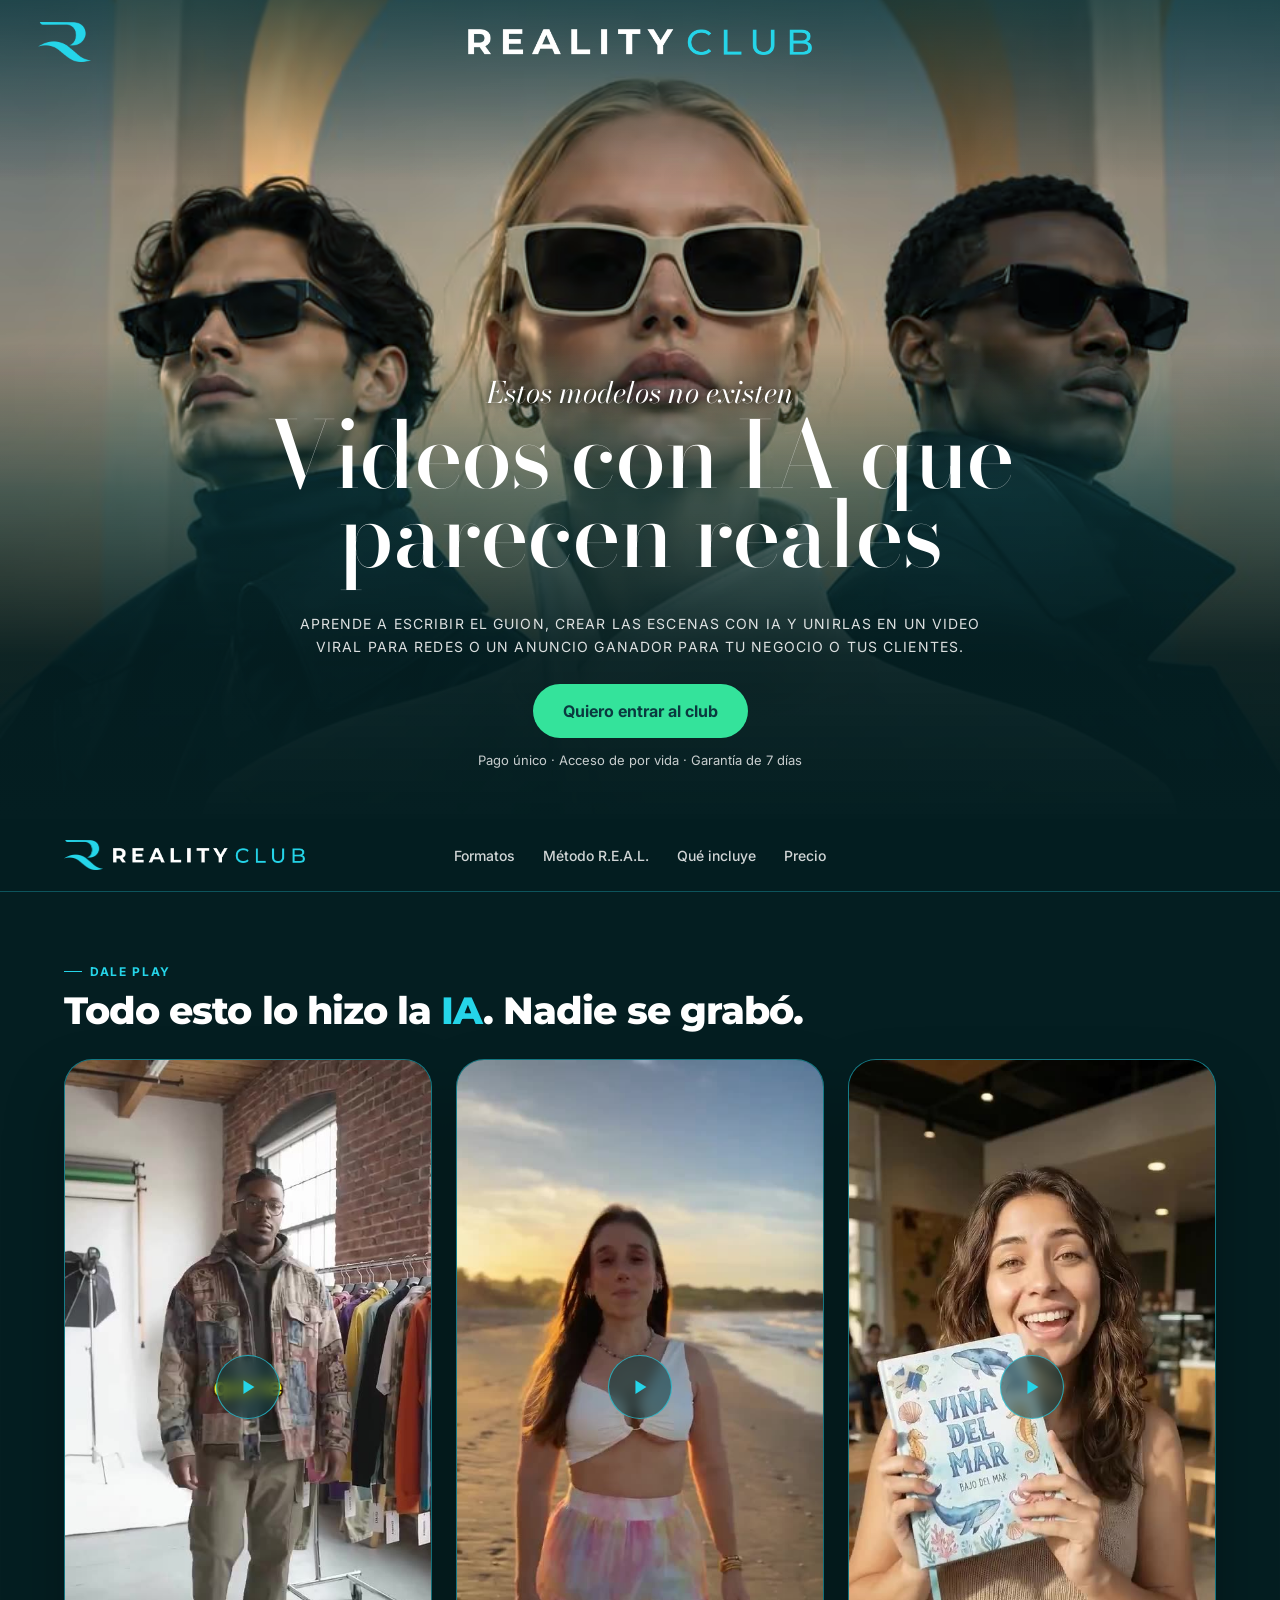
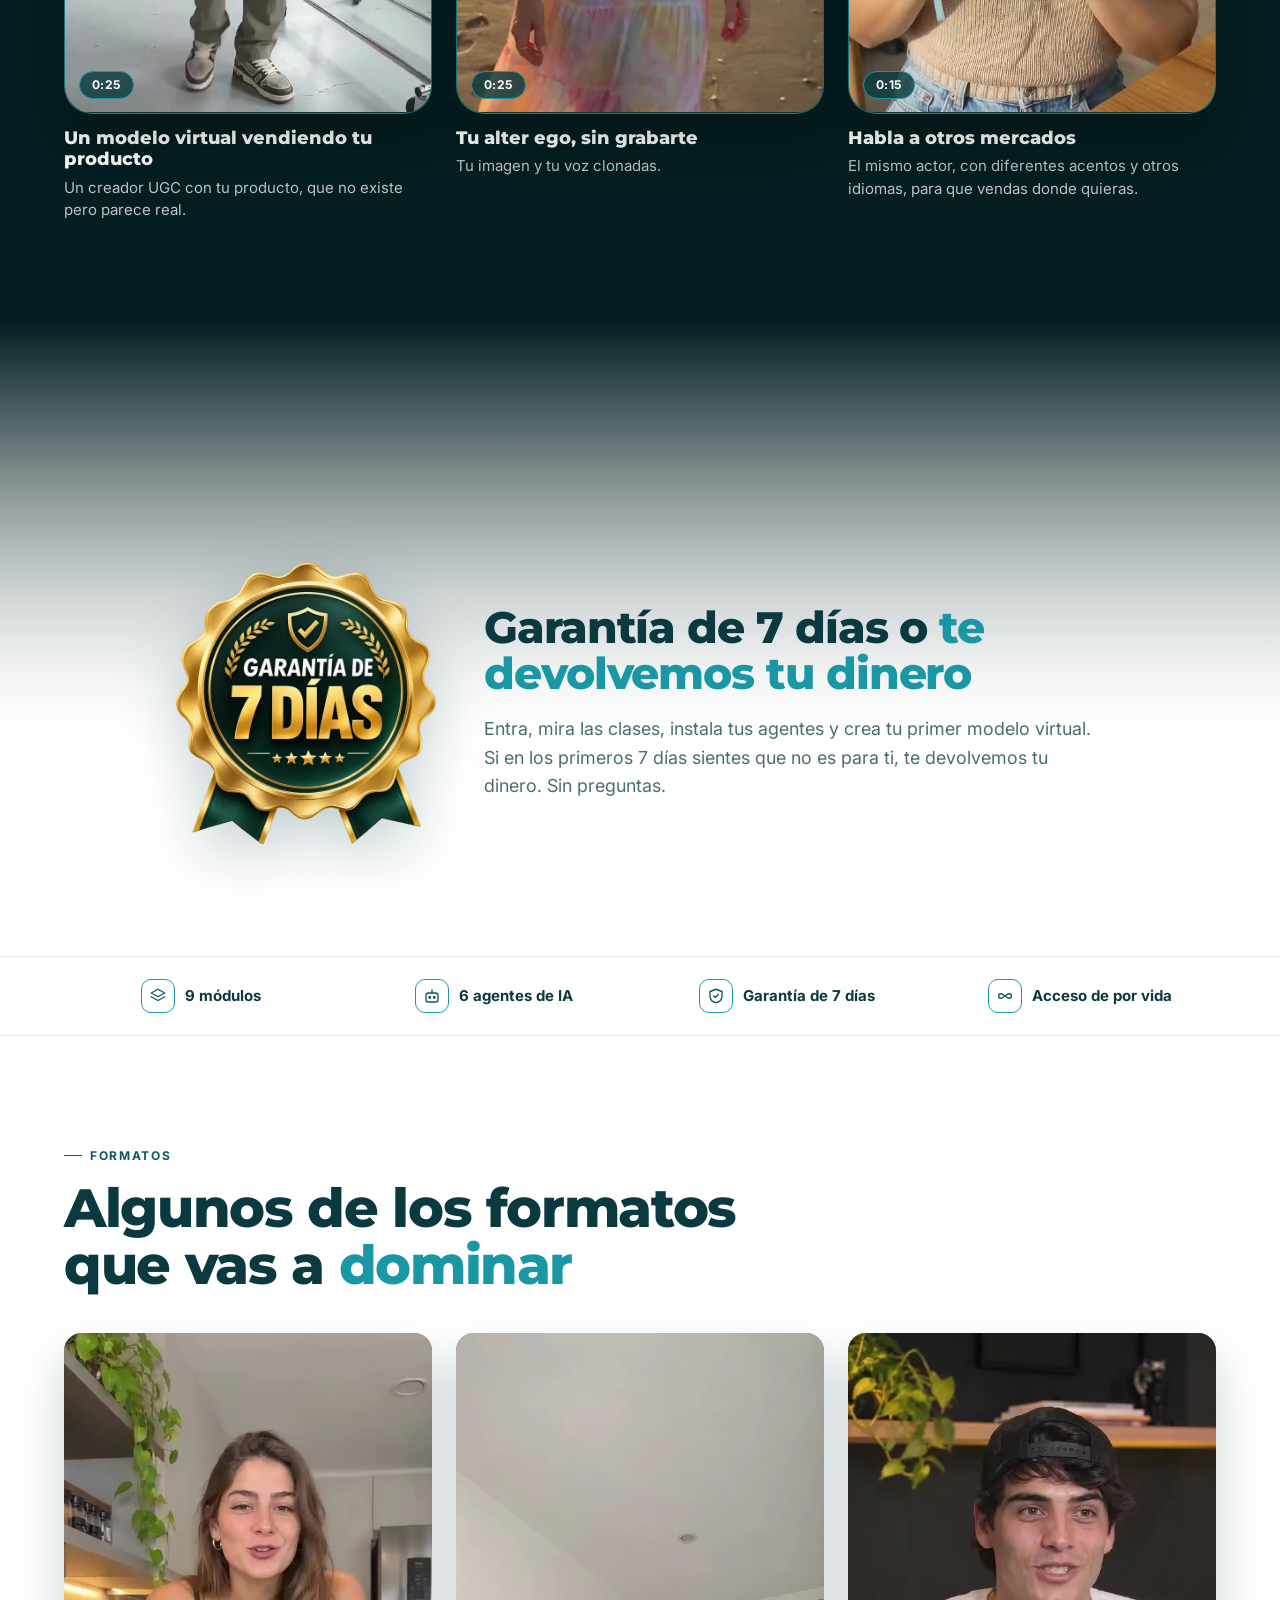
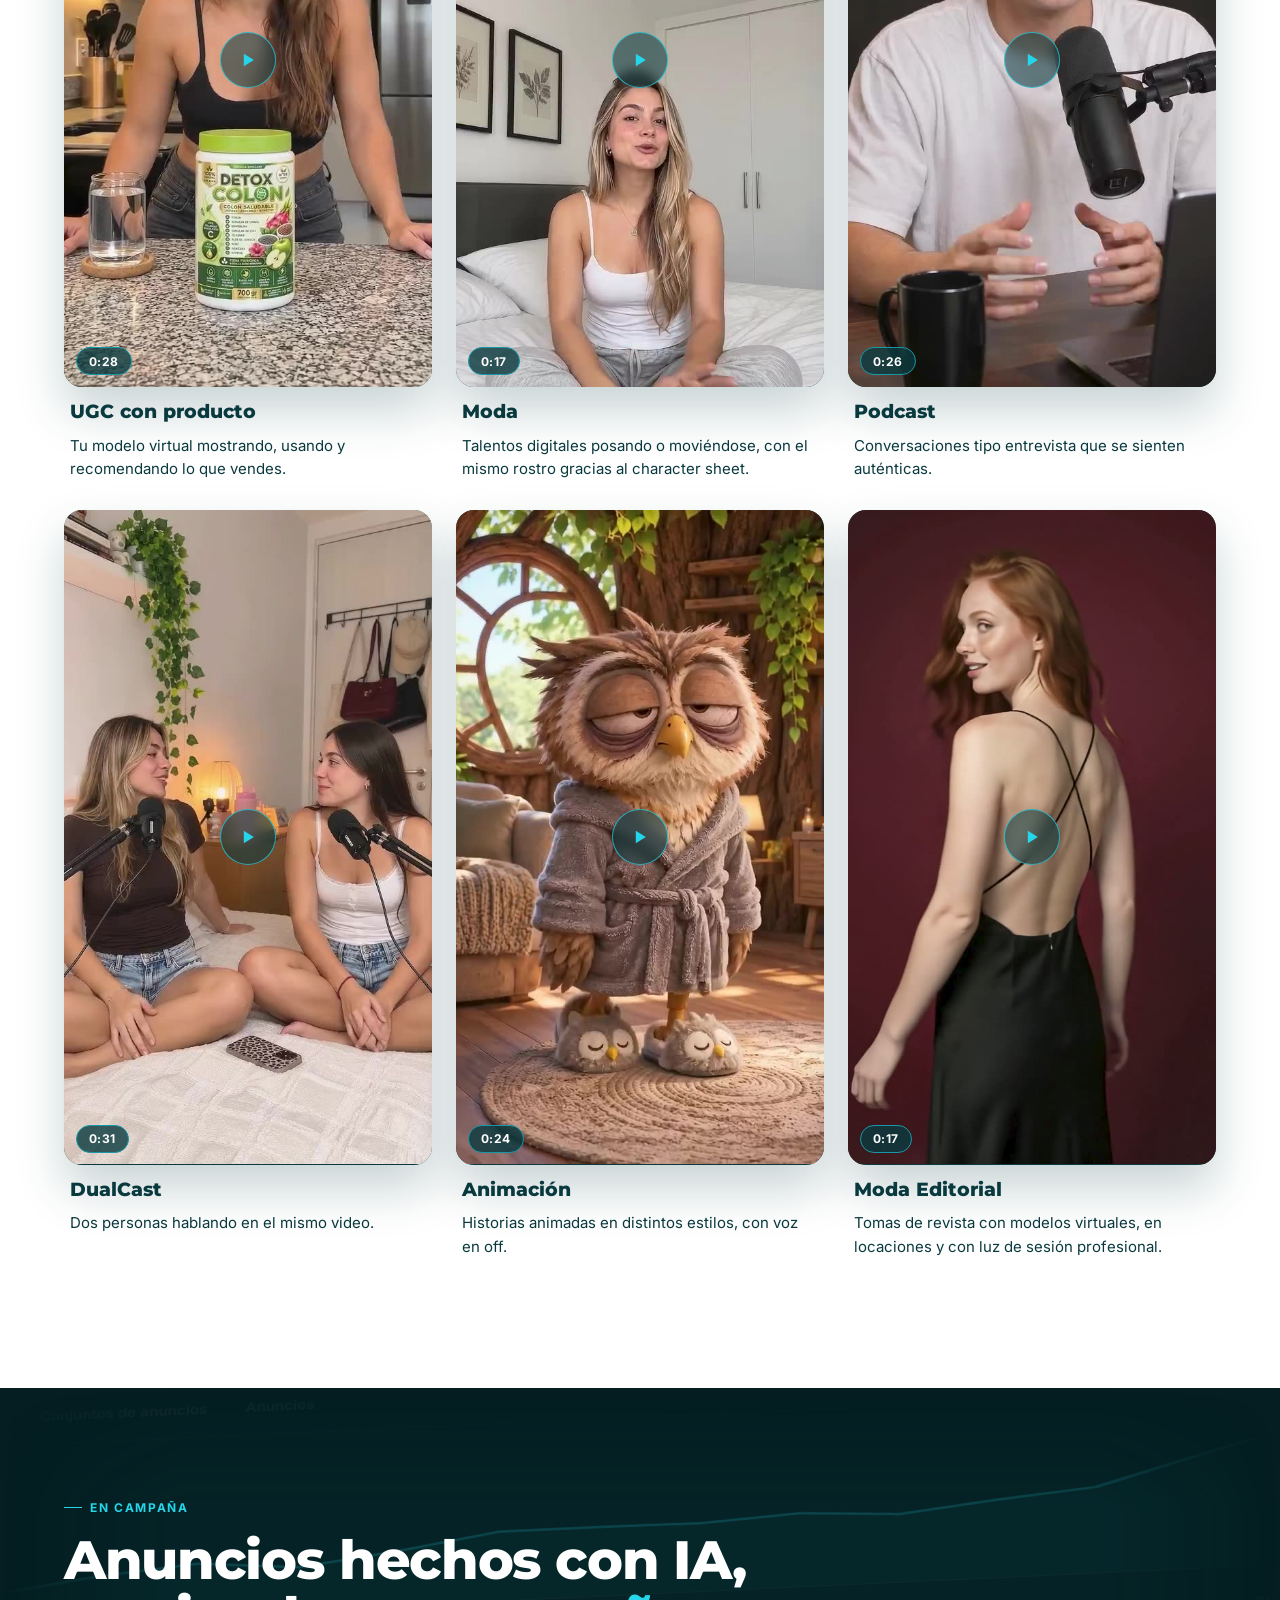
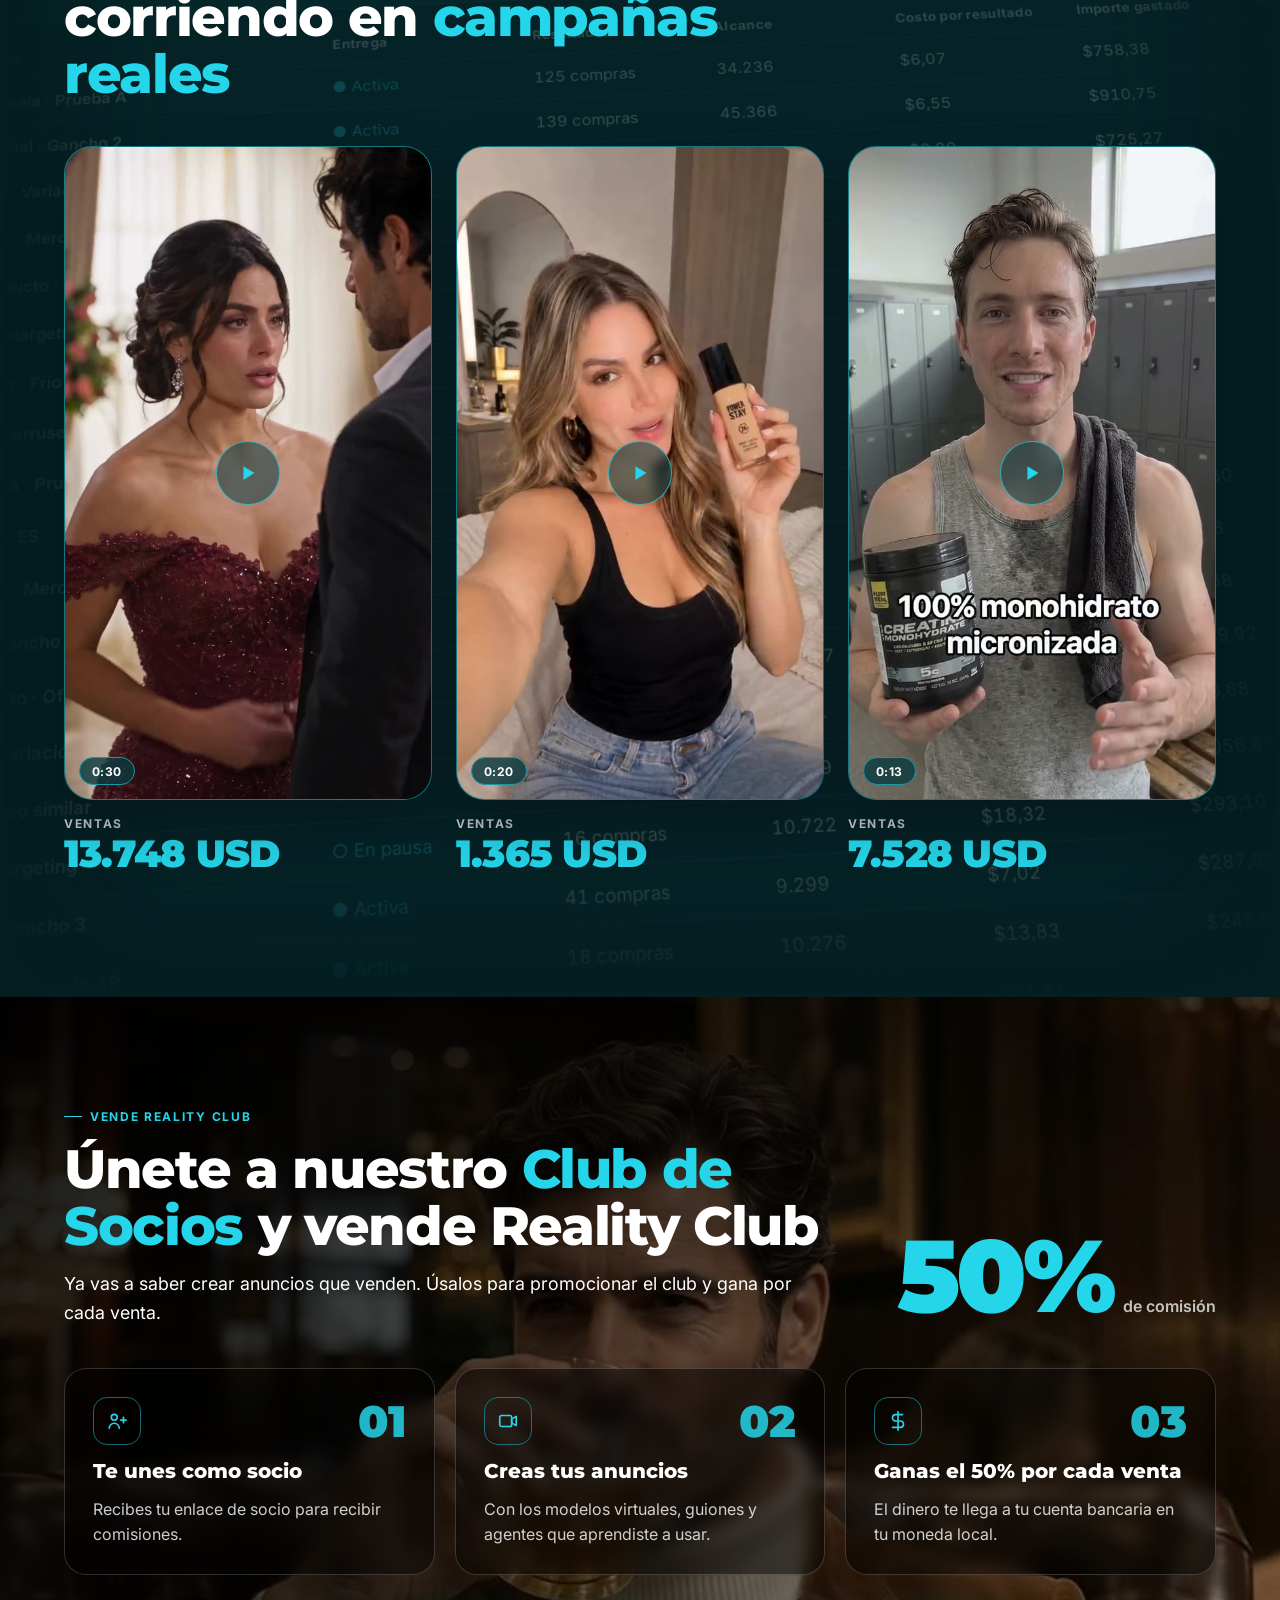
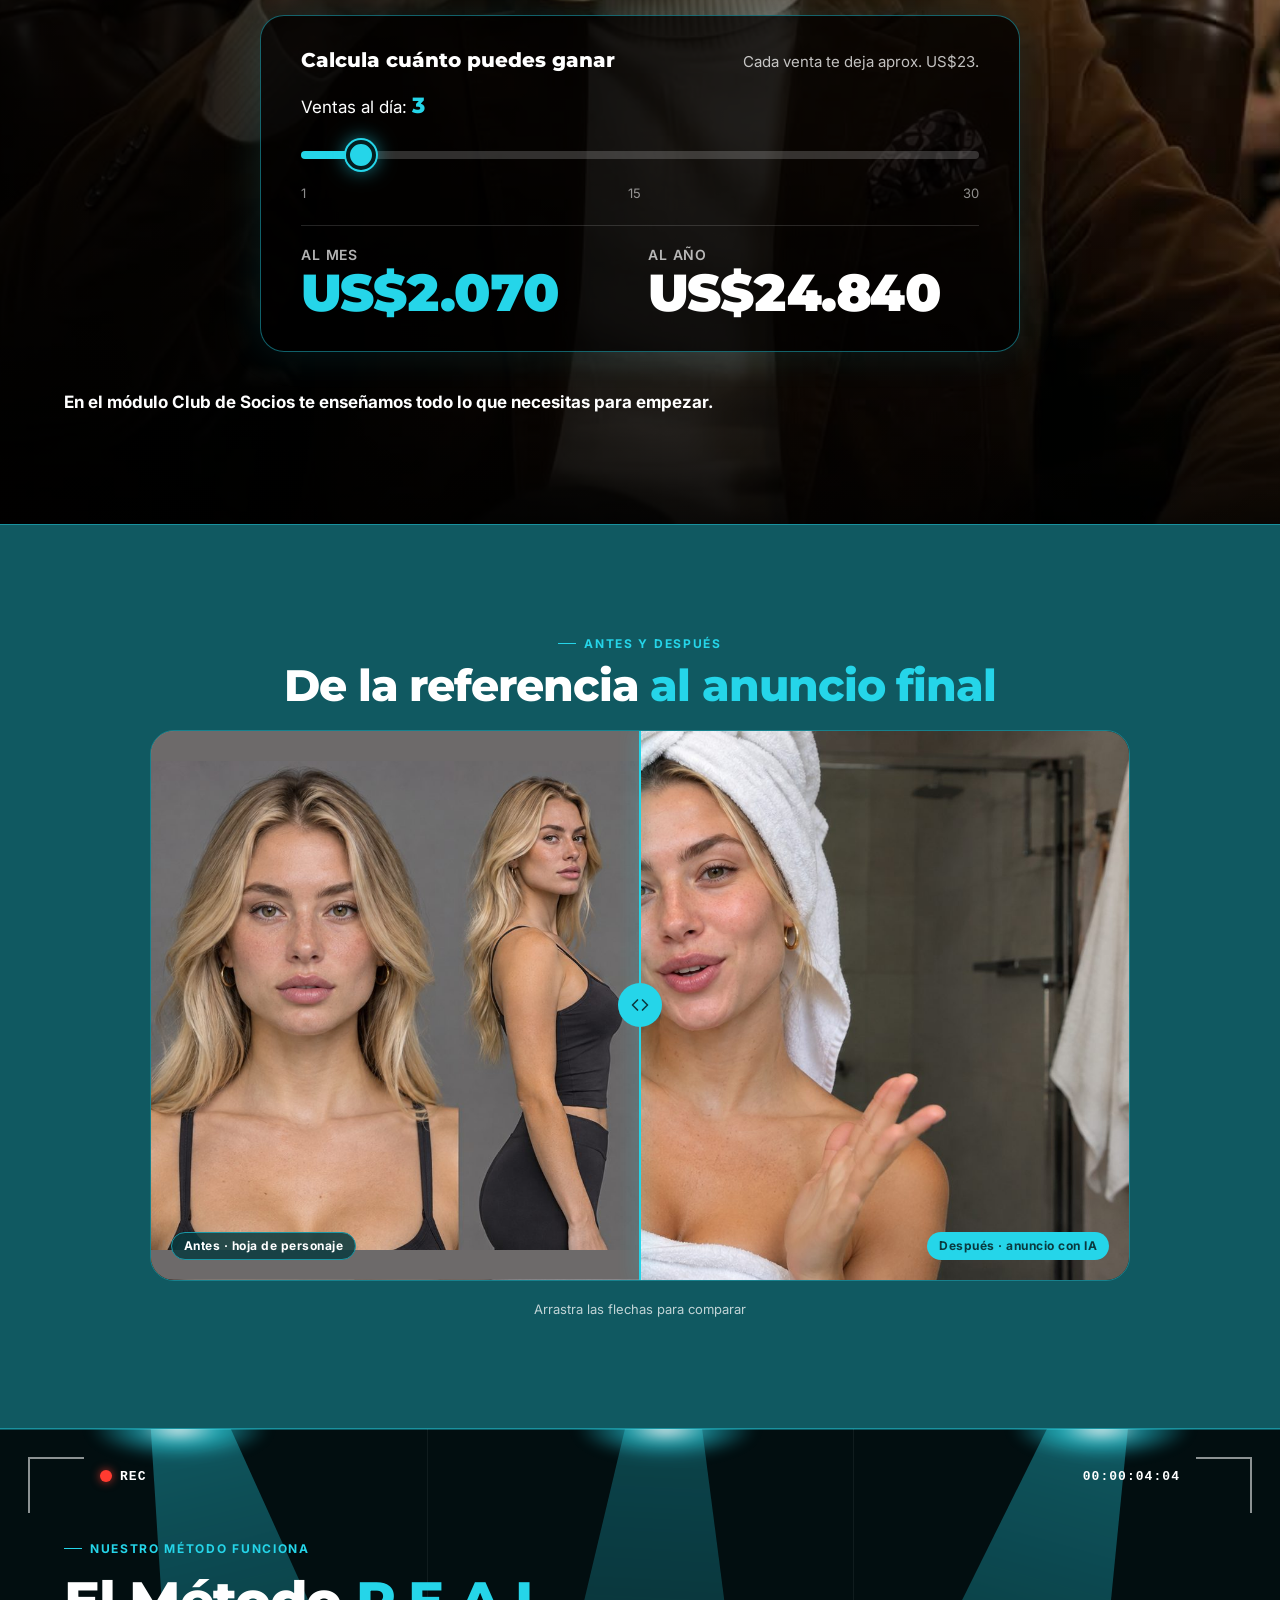
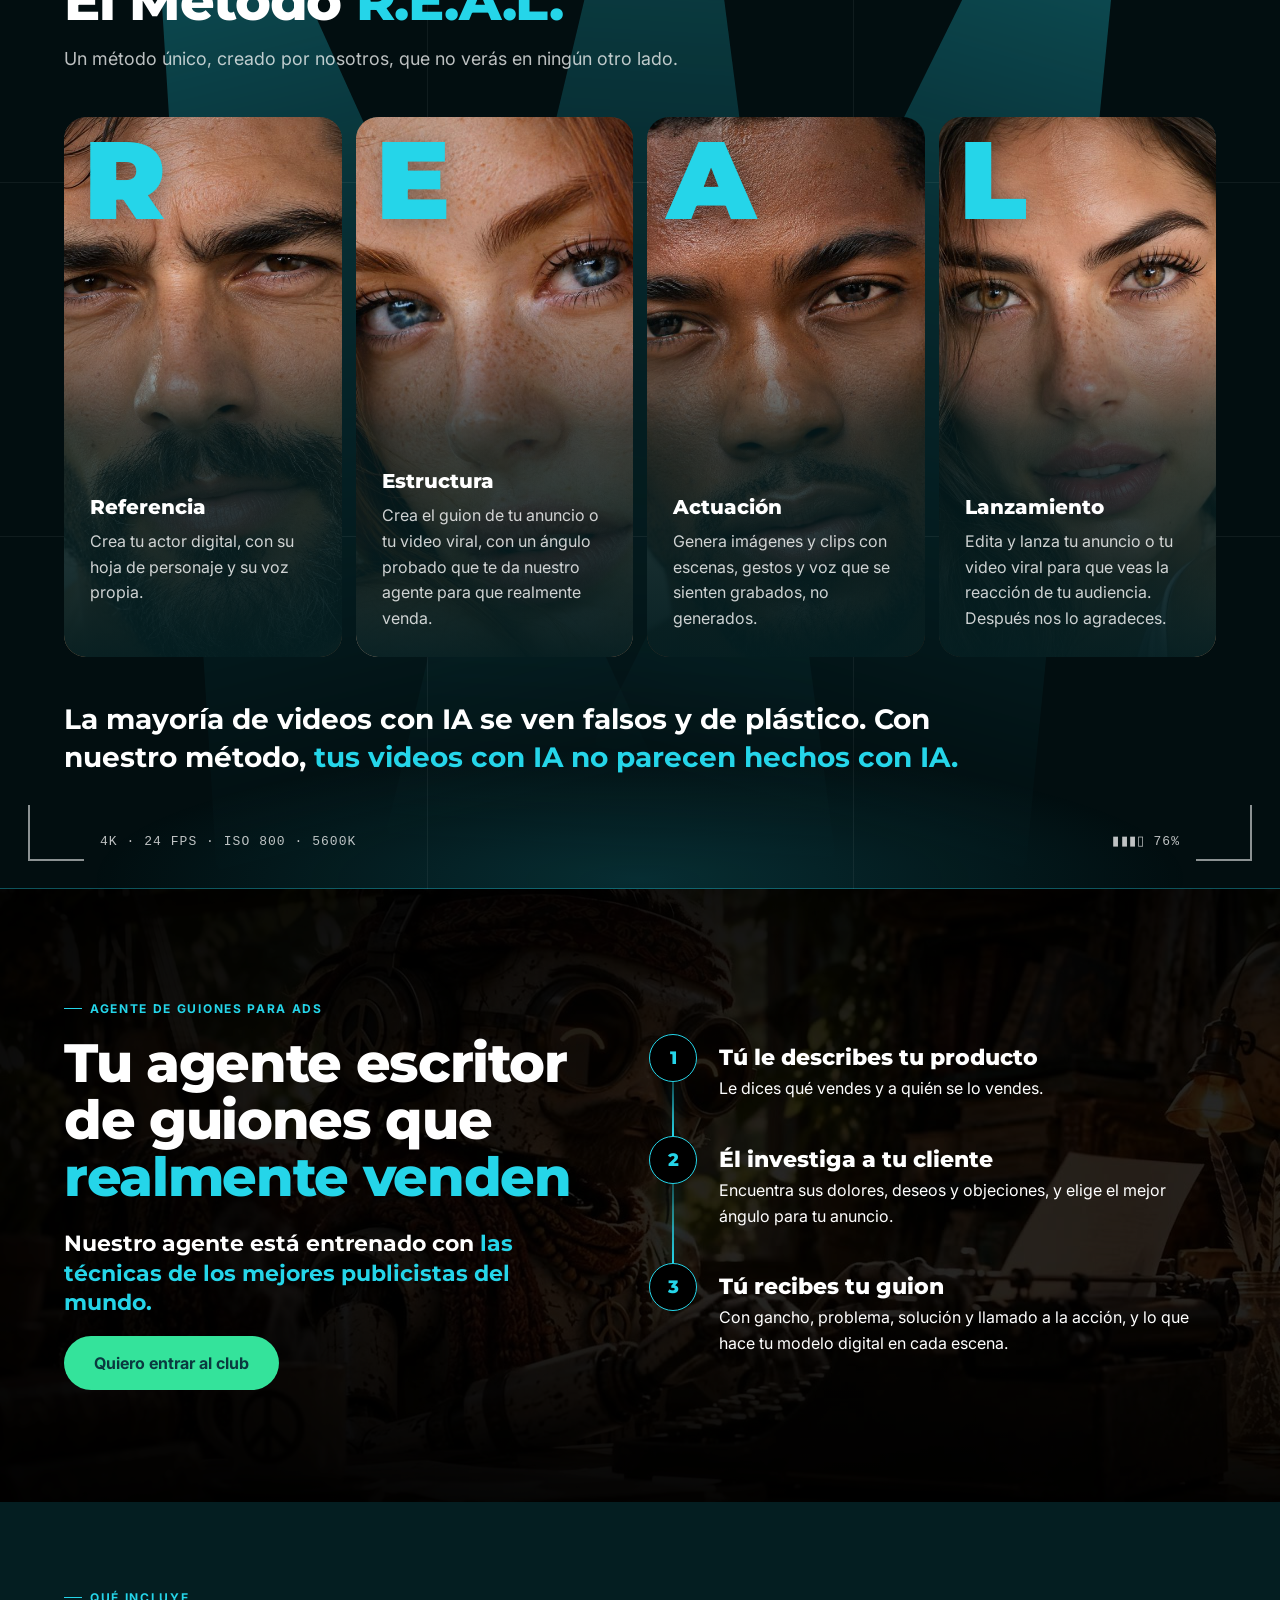
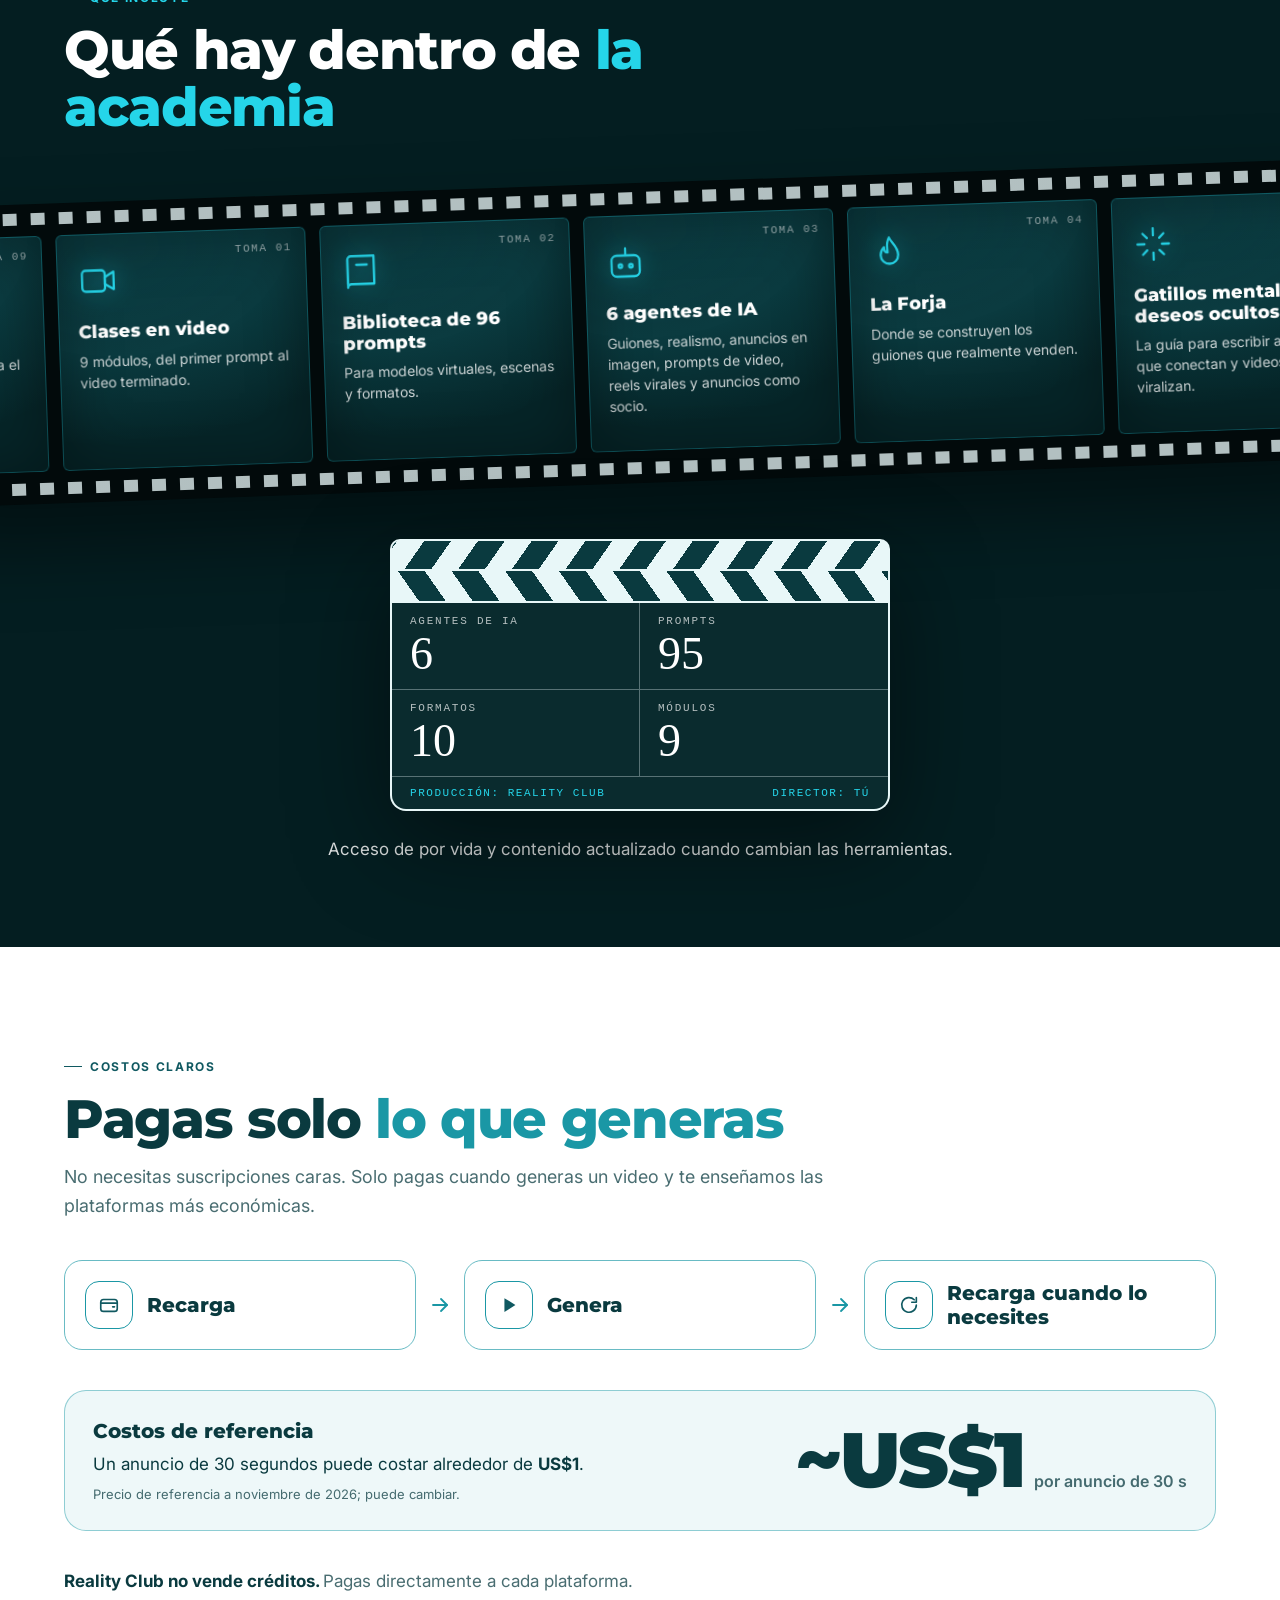
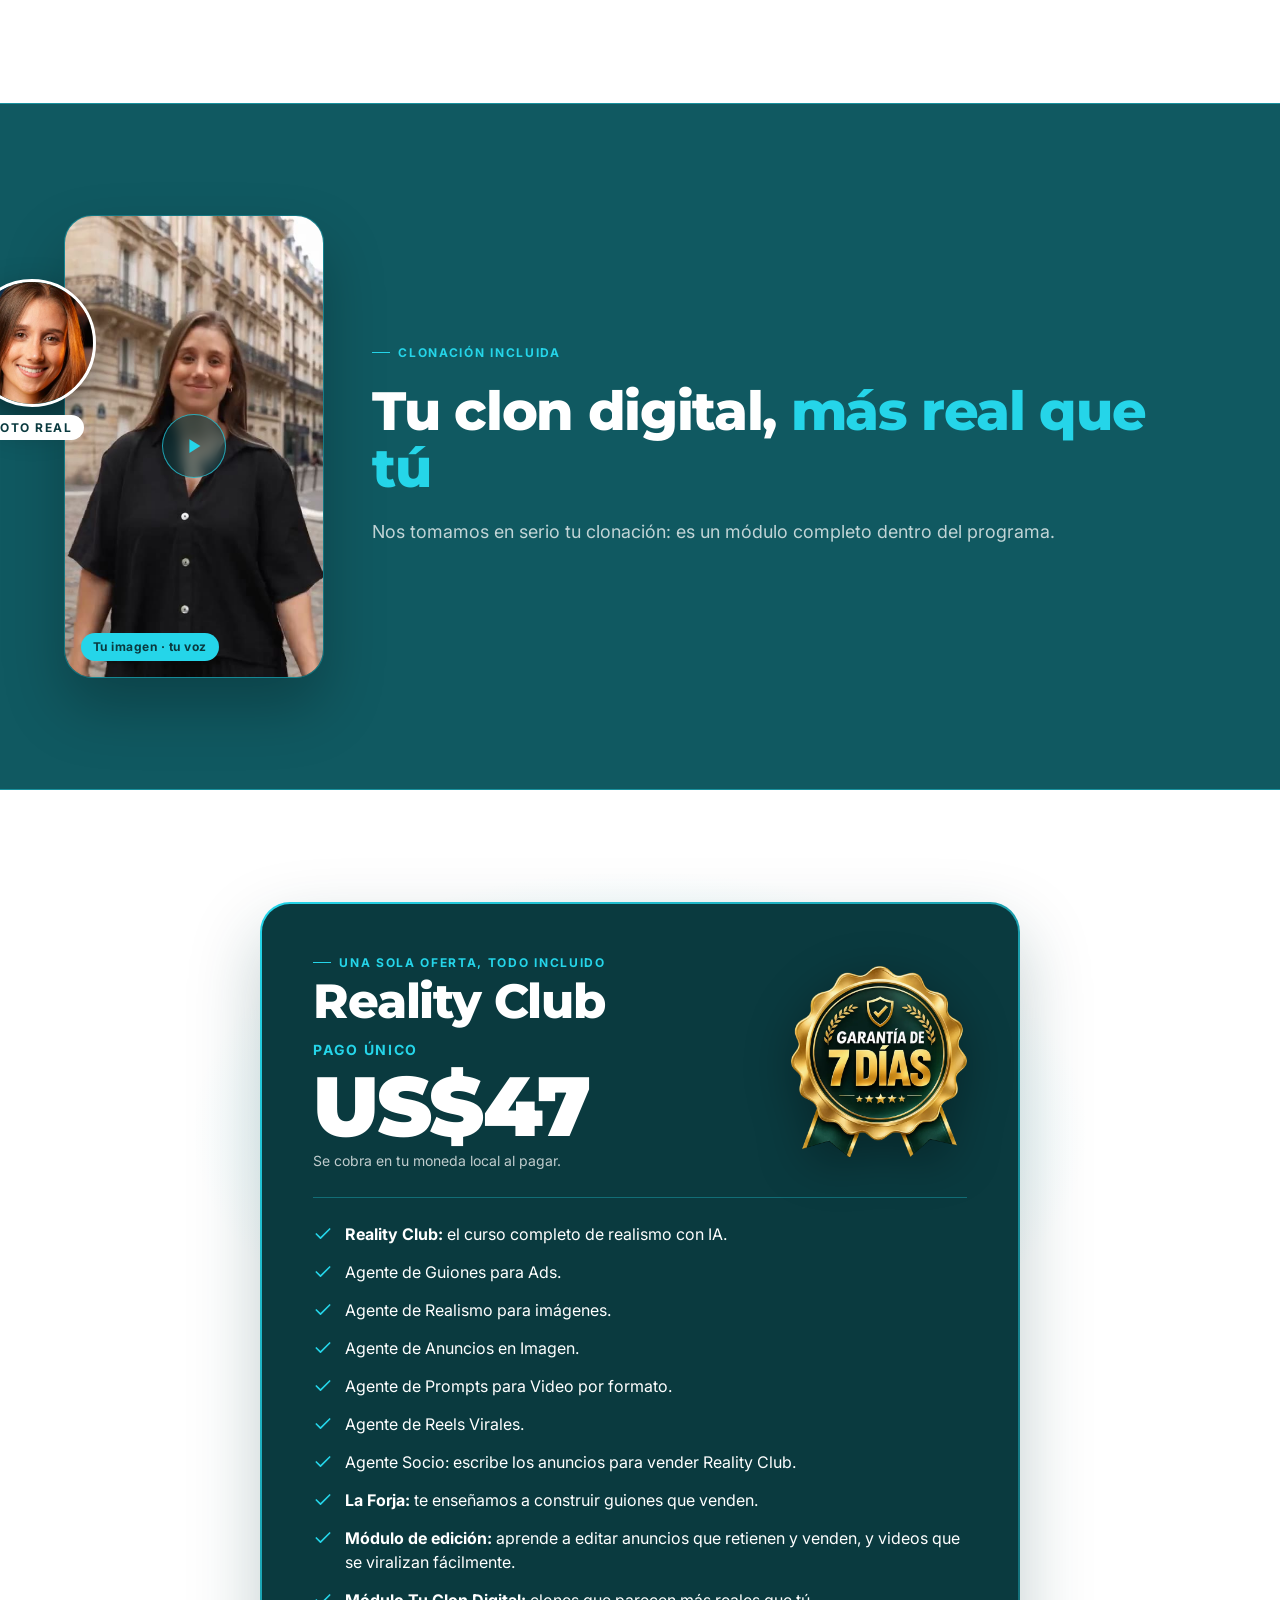
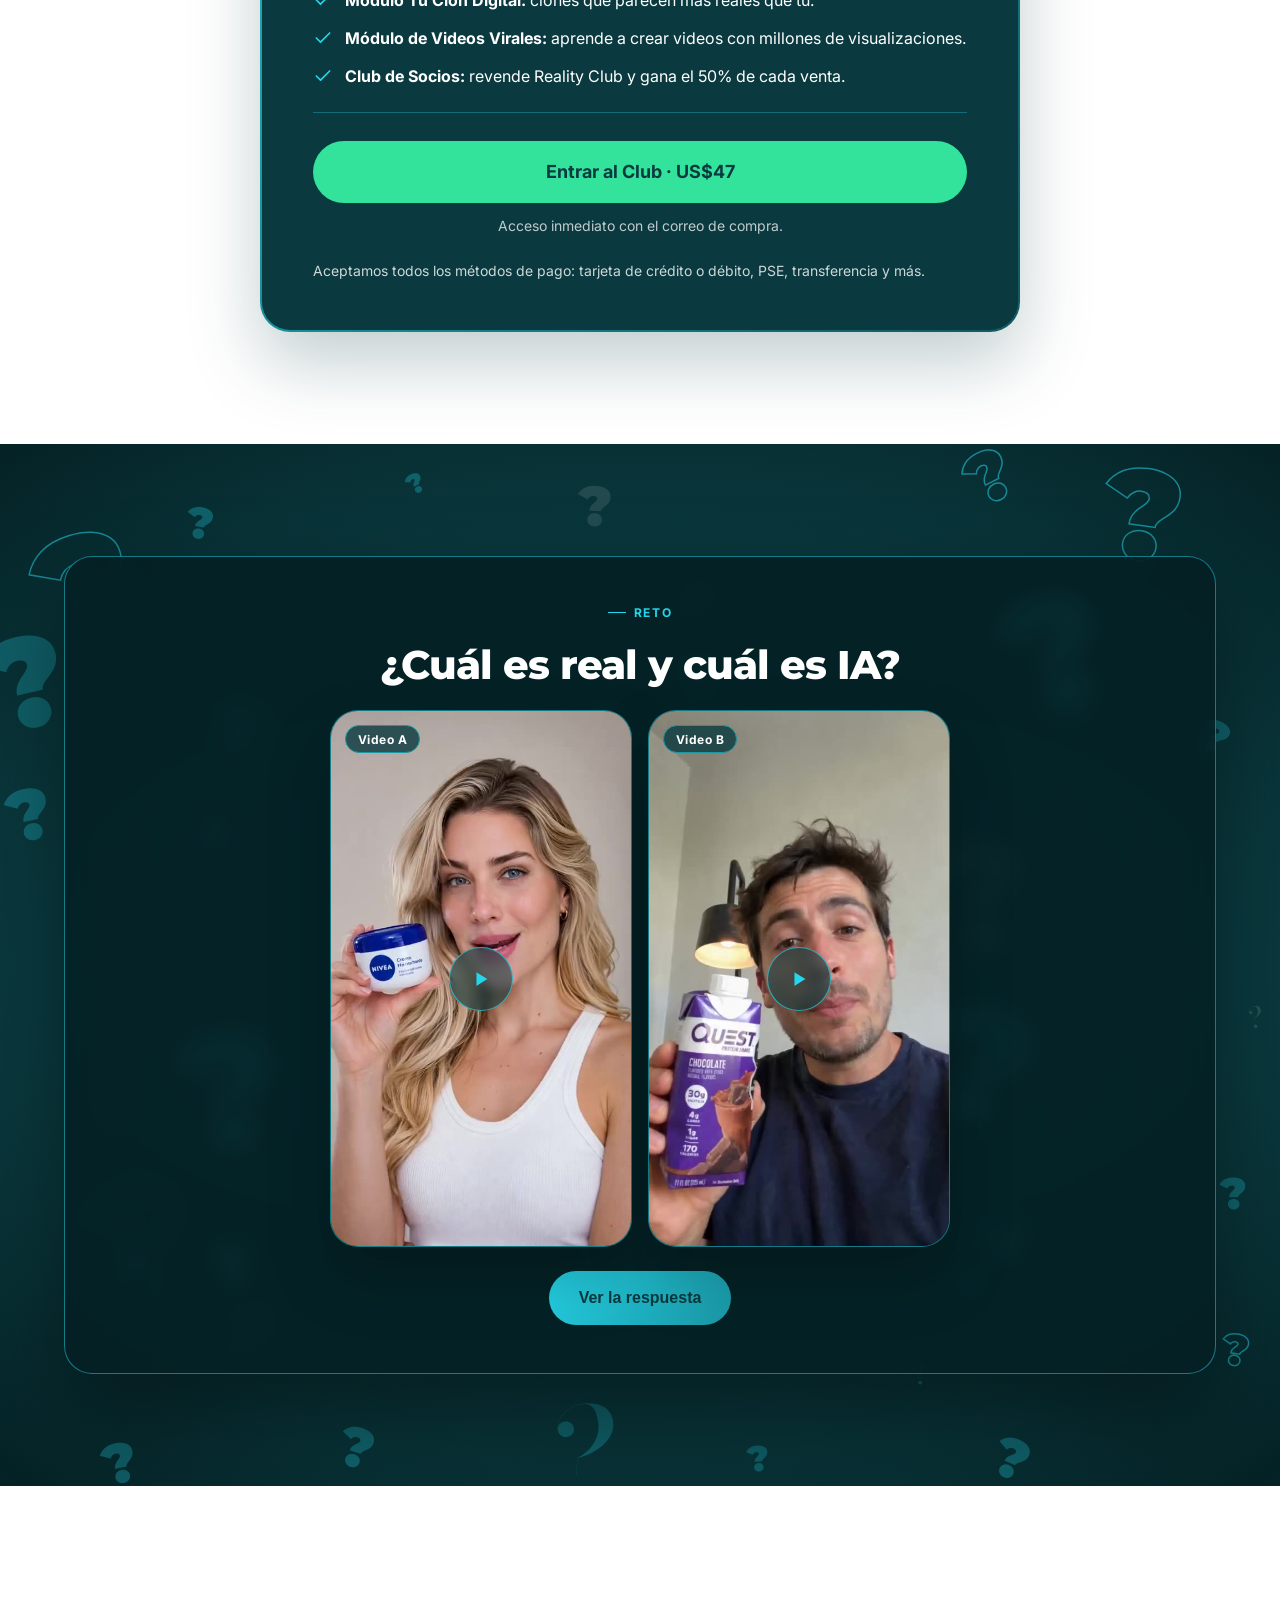
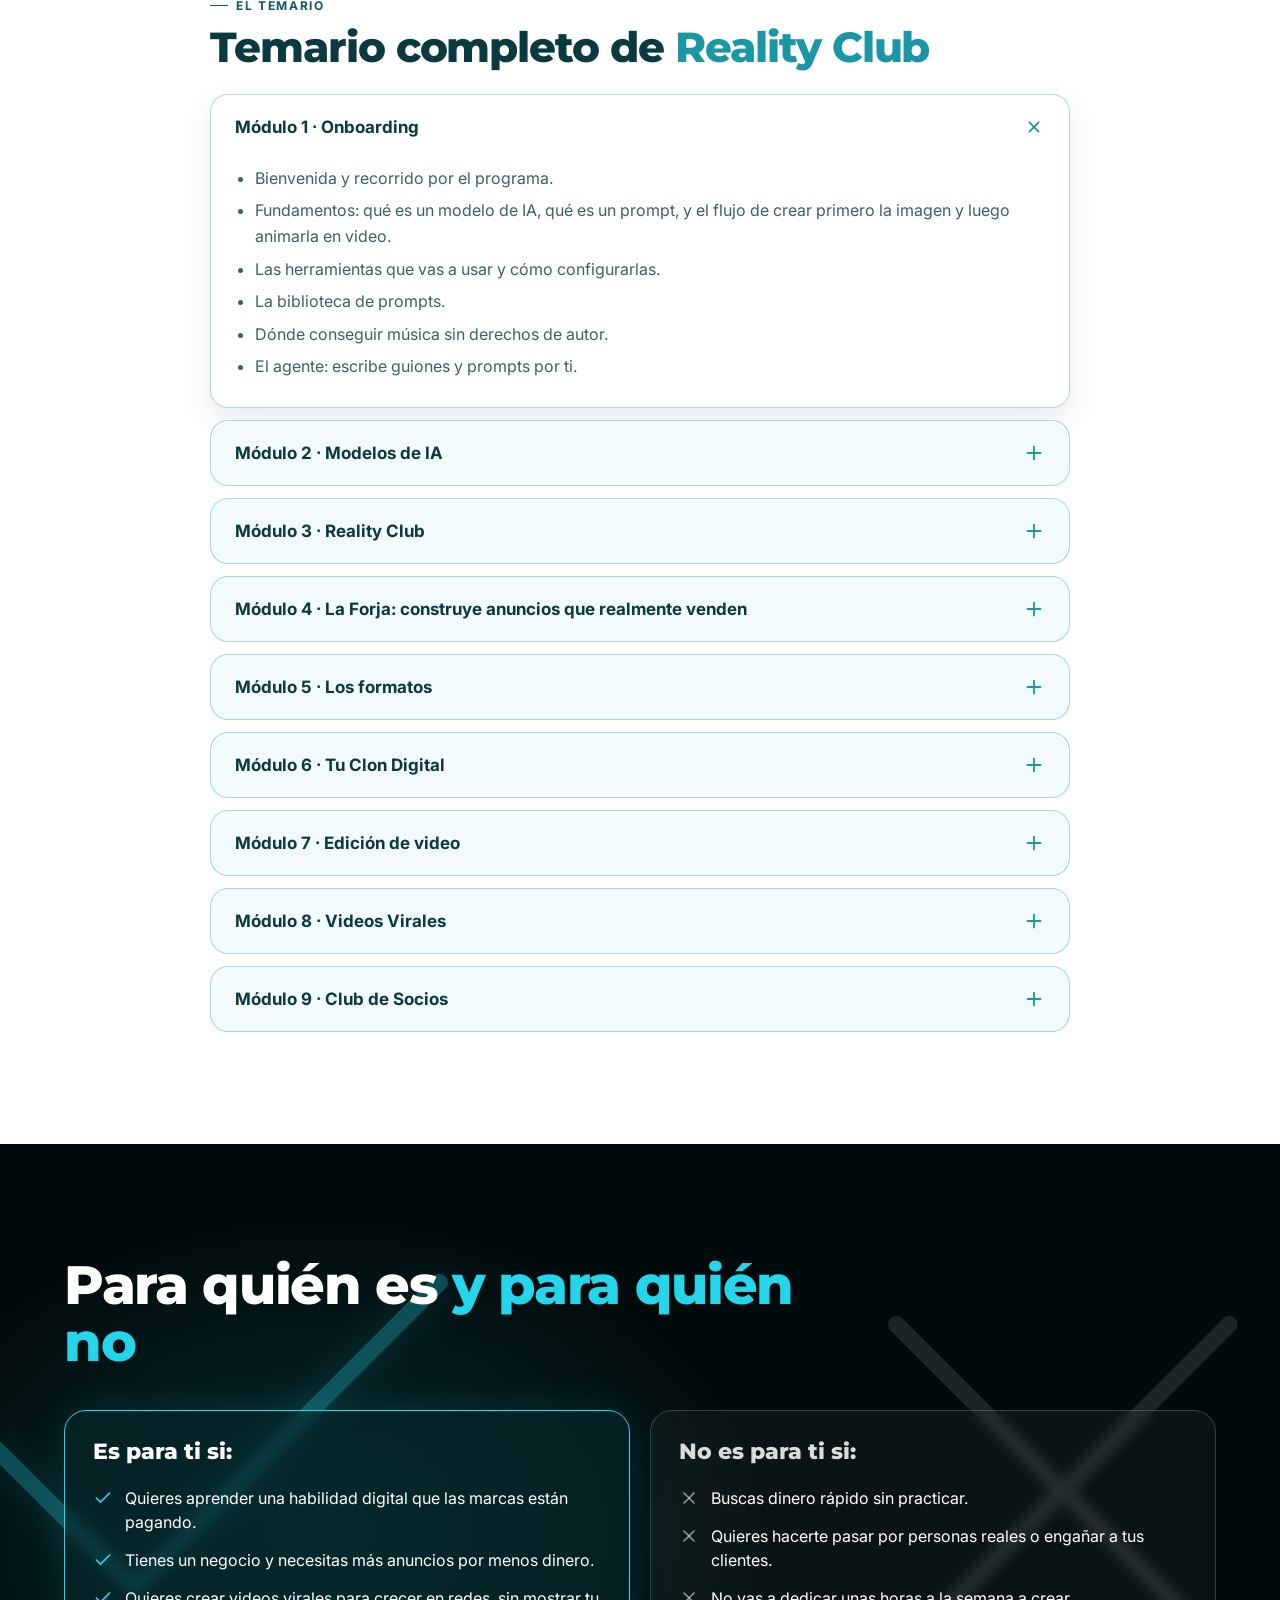
==== commit 09c7cb52: "Foto principal en AVIF y WebP (56 KB en vez de 142 KB), con JPG de respaldo Co-Authored-By: Claude O" ====
--- a/public/index.html
+++ b/public/index.html
@@ -31,7 +31,11 @@
 <!-- 2 · HERO EDITORIAL -->
 <header class="hero-box" aria-label="Portada" style="position: relative; height: clamp(720px, 64vw, 960px); overflow: hidden; background: #041E21">
   <picture>
+    <source media="(max-width: 899px)" type="image/avif" srcset="assets/hero-m.avif">
+    <source media="(max-width: 899px)" type="image/webp" srcset="assets/hero-m.webp">
     <source media="(max-width: 899px)" srcset="assets/7df9959986d89da0952d3efeab47b73c.jpg">
+    <source type="image/avif" srcset="assets/hero-d.avif">
+    <source type="image/webp" srcset="assets/hero-d.webp">
     <img fetchpriority="high" class="anim-settle hero-img" src="assets/e110eab4cba68945ea865051d76433cf.jpg" alt="Tres modelos virtuales creados con IA, con gafas de sol y abrigos, frente a arcos de concreto al atardecer" style="position: absolute; inset: 0; width: 100%; height: 100%; object-fit: cover">
   </picture>
   <div aria-hidden="true" style="position: absolute; inset: 0; background: linear-gradient(180deg, #0A3A3F 0%, #1A97A5 45%, #25D5E9 100%); mix-blend-mode: soft-light; opacity: 0.45"></div>
